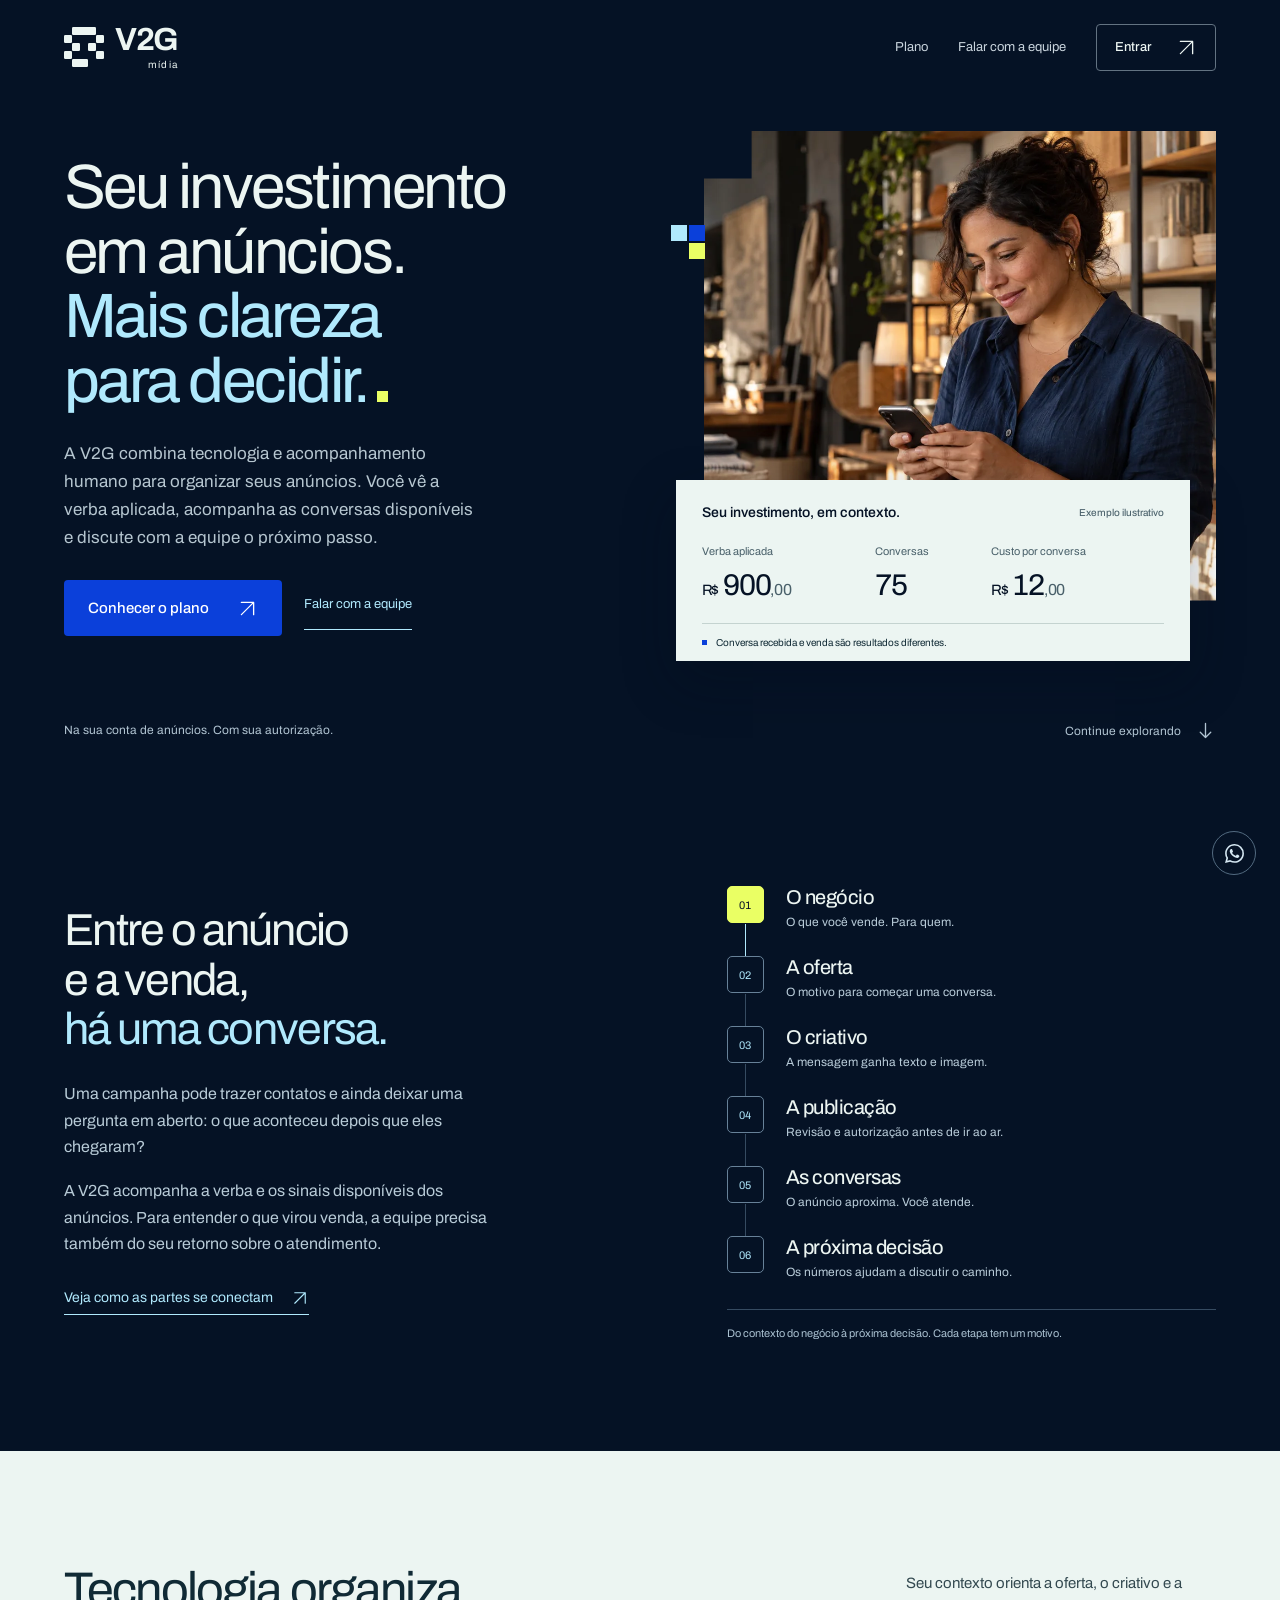
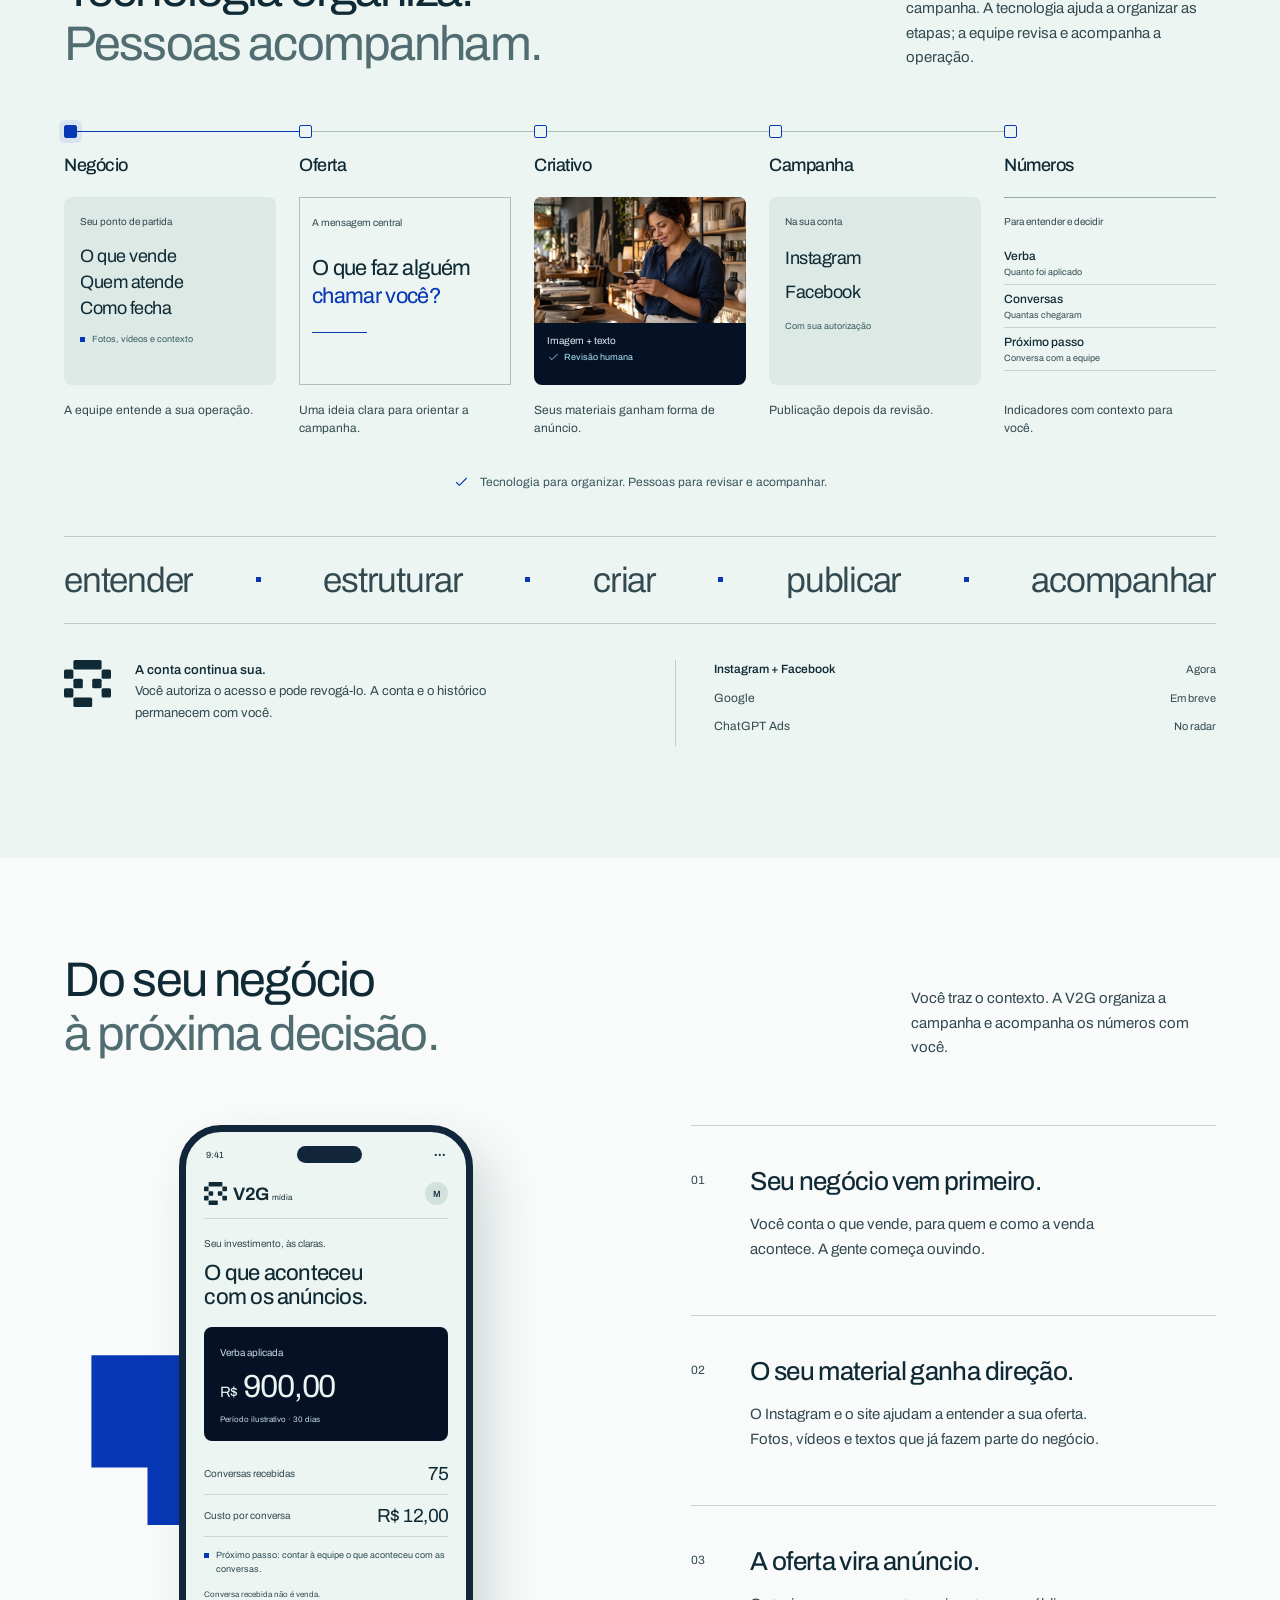
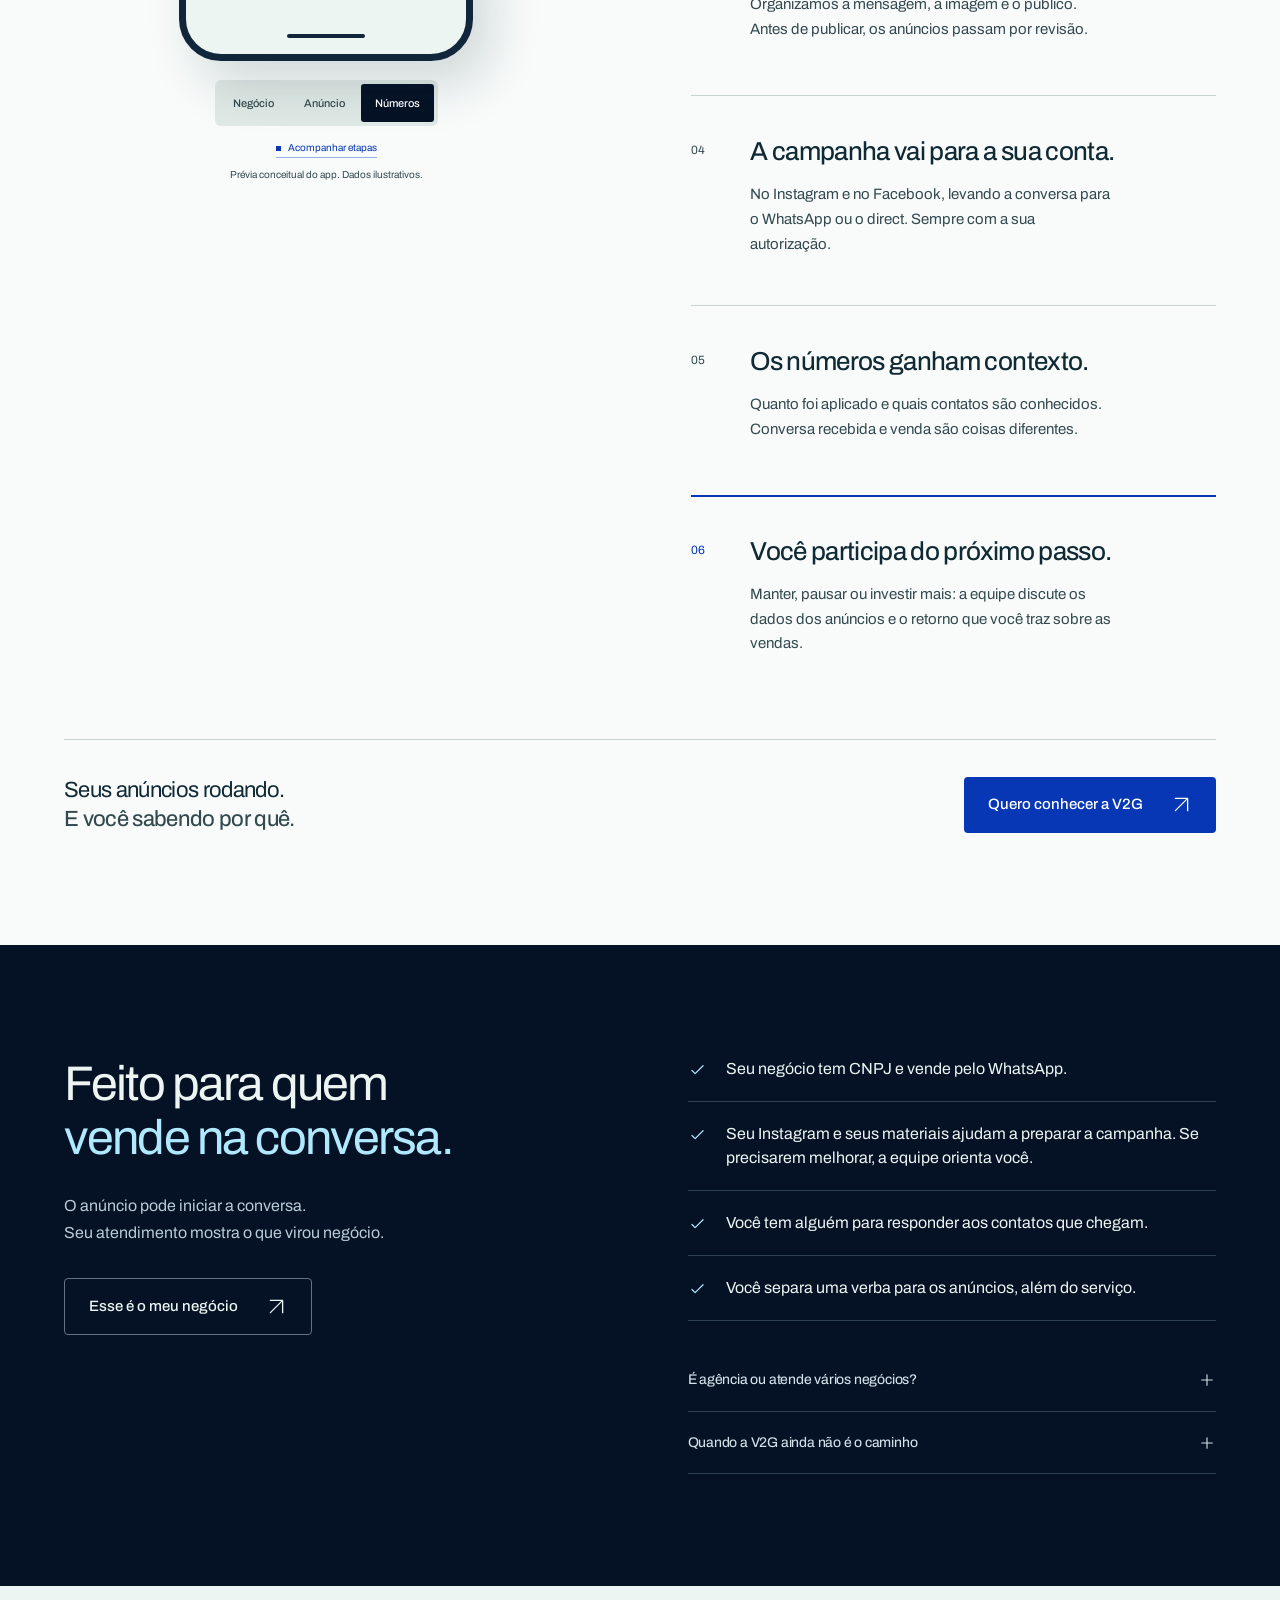
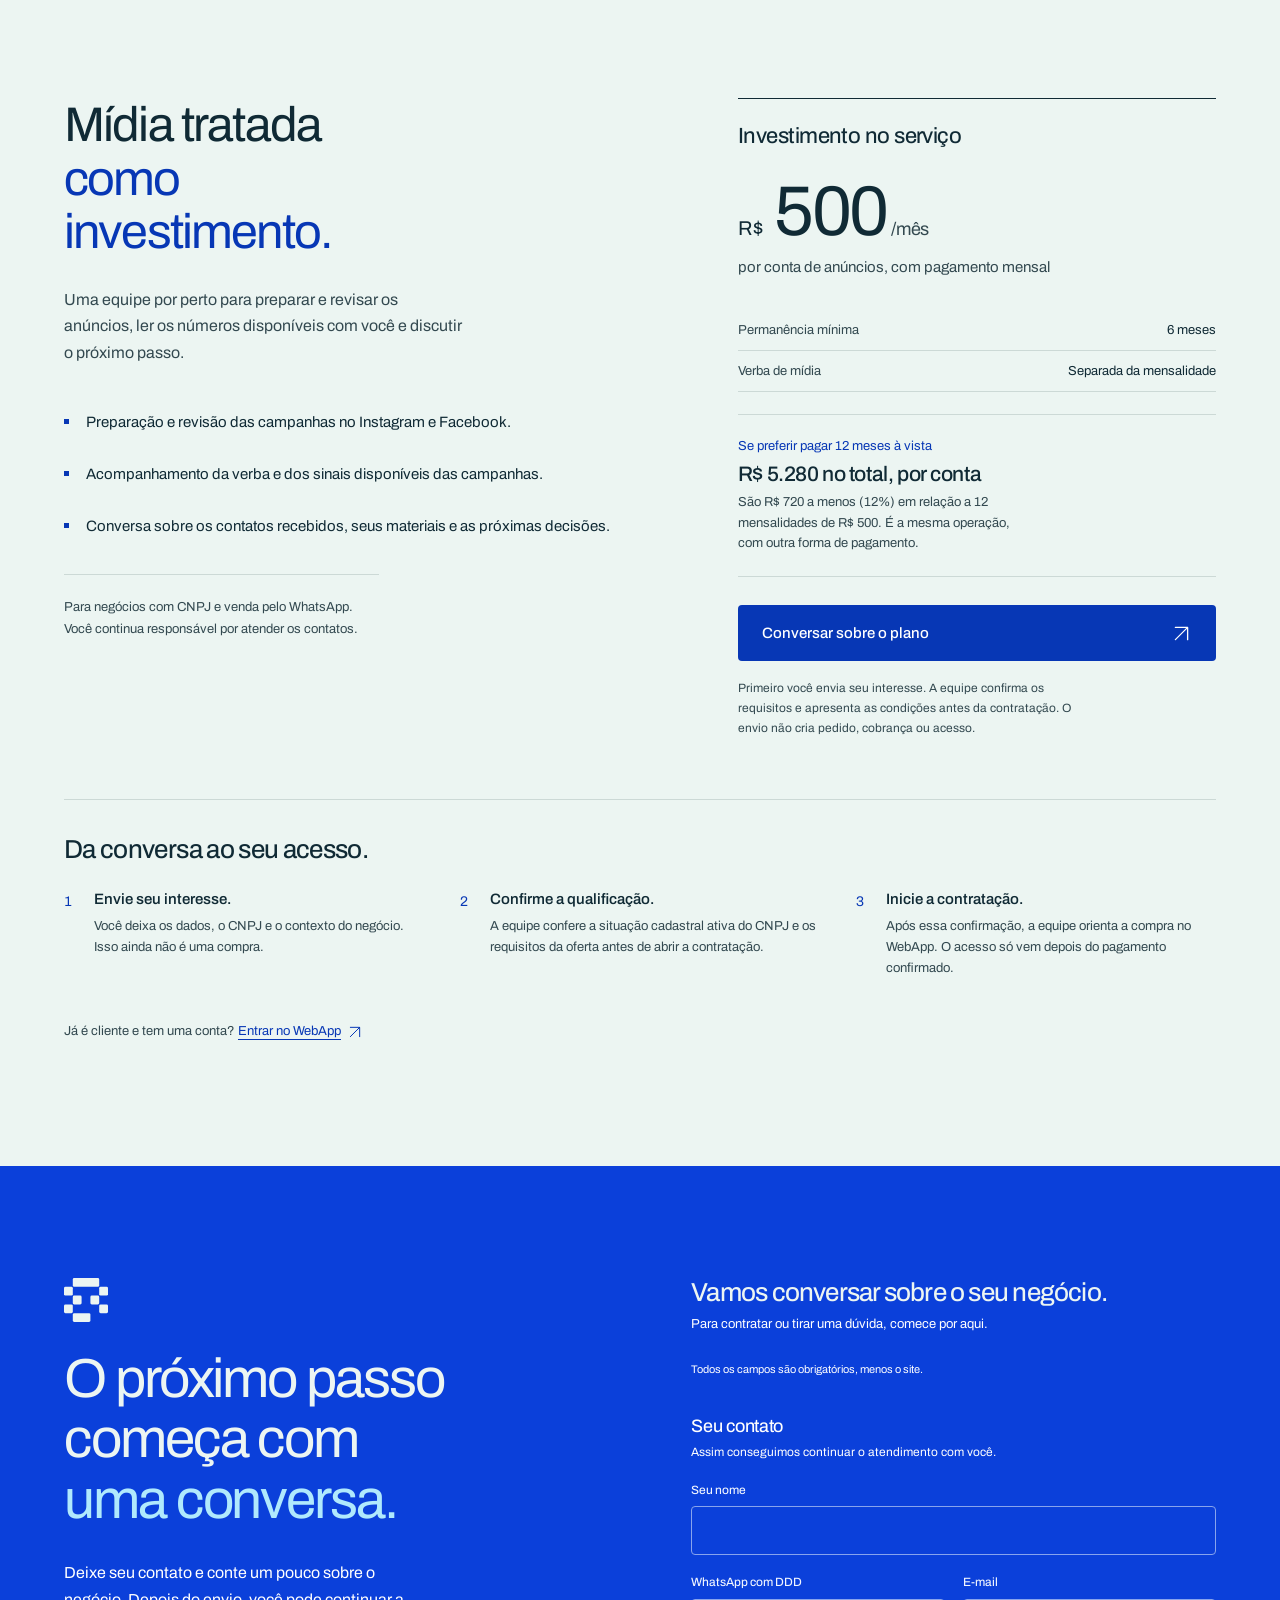
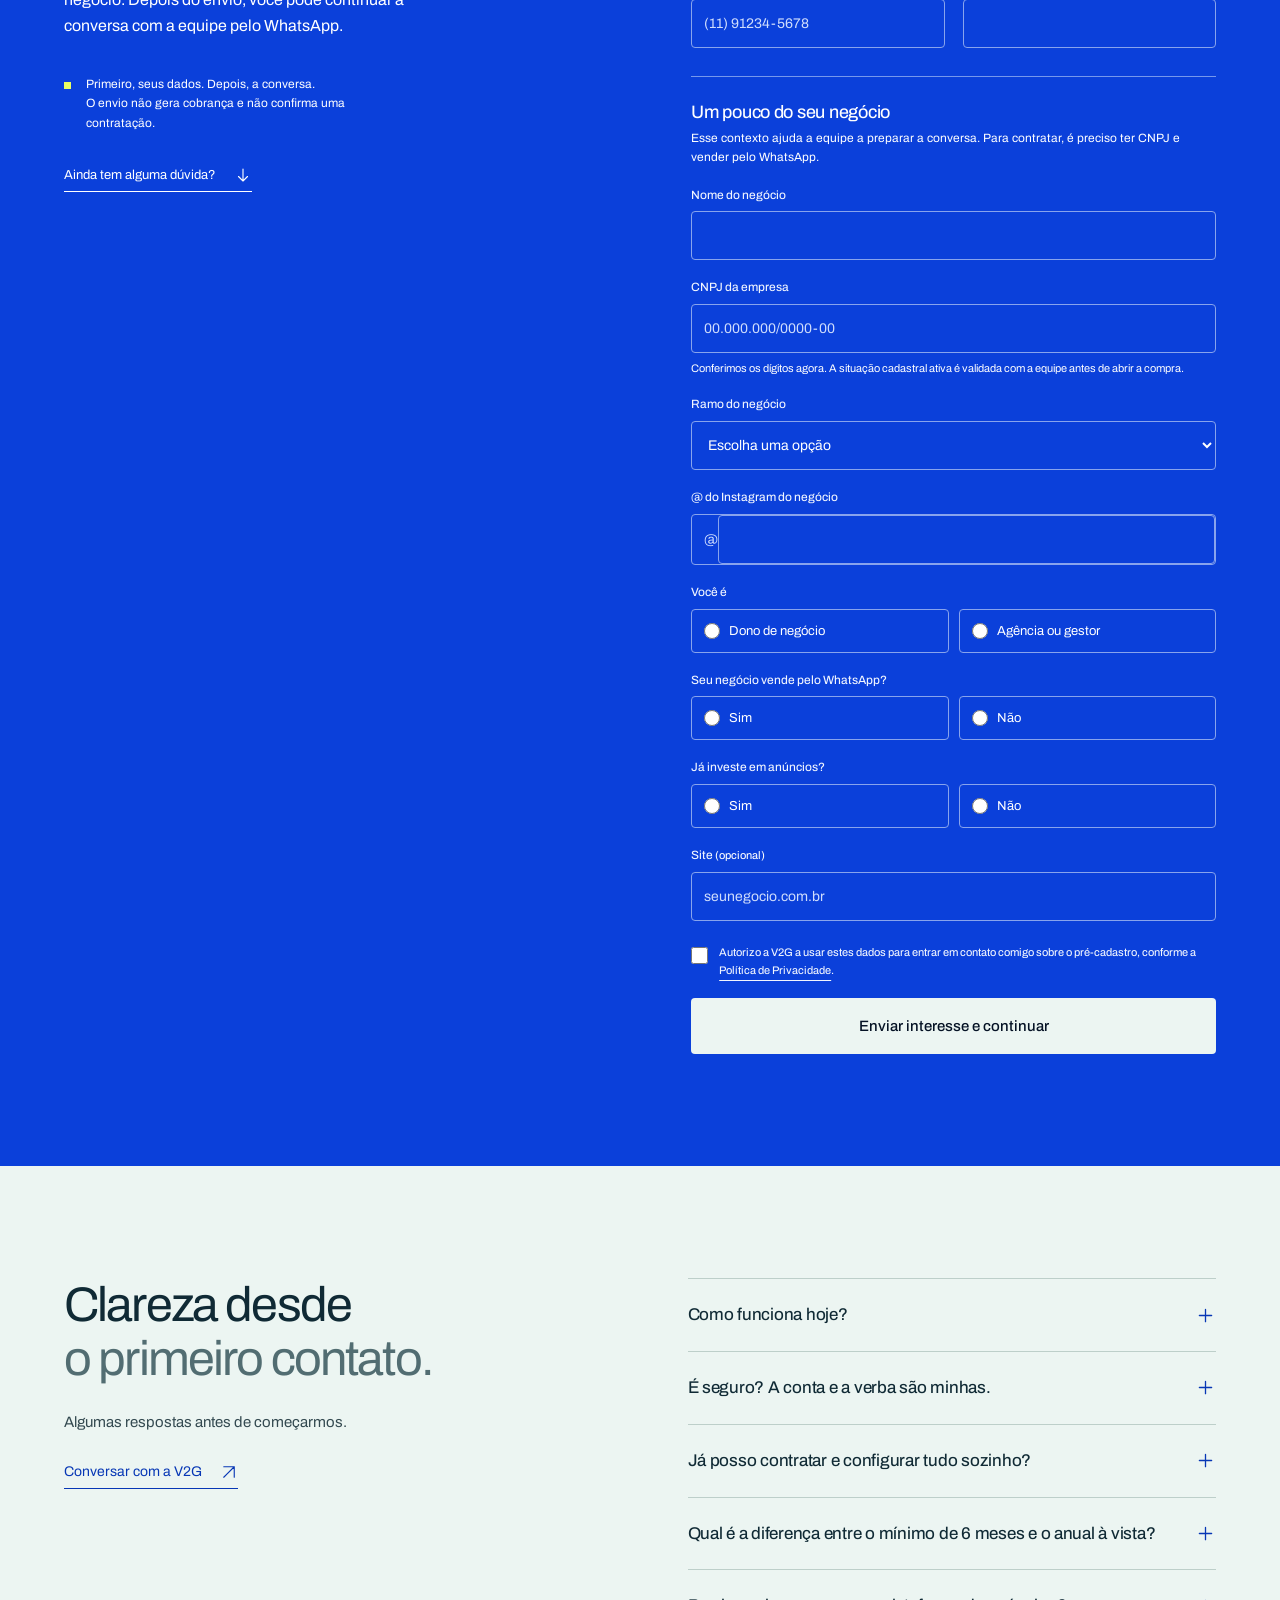
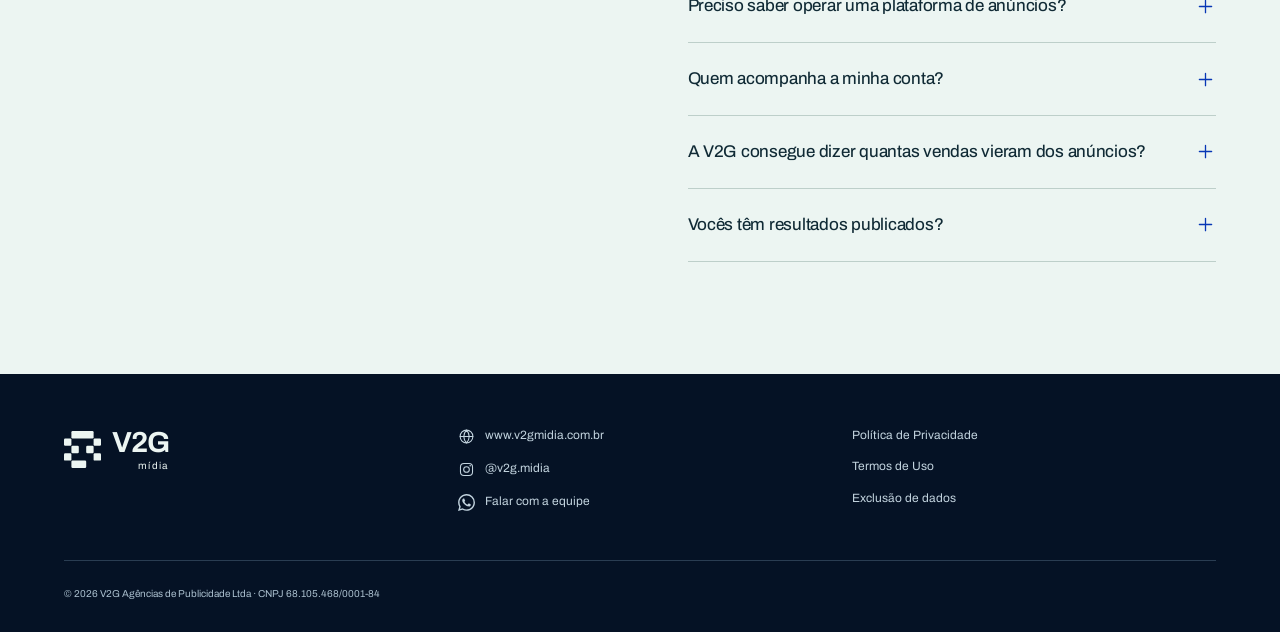
==== index.html @ 3363d1c2 "Mudanças indicadas pela DECO" ====
<!doctype html>
<html lang="pt-BR">
<head>
<meta charset="utf-8">
<meta name="viewport" content="width=device-width, initial-scale=1">
<title>V2G mídia — Mais clareza para investir em anúncios</title>
<meta name="description" content="Anúncios no Instagram e Facebook com tecnologia e acompanhamento humano. Entenda a verba aplicada, os sinais disponíveis da campanha e o próximo passo.">
<meta name="theme-color" content="#051225">
<link rel="canonical" href="https://www.v2gmidia.com.br/">
<script type="application/ld+json">
{"@context":"https://schema.org","@type":"Organization","name":"V2G mídia","legalName":"V2G Agências de Publicidade Ltda","url":"https://www.v2gmidia.com.br/","logo":"https://www.v2gmidia.com.br/assets/marca/icone-1080.png","sameAs":["https://www.instagram.com/v2g.midia/"]}
</script>

<meta property="og:type" content="website">
<meta property="og:locale" content="pt_BR">
<meta property="og:site_name" content="V2G">
<meta property="og:url" content="https://www.v2gmidia.com.br/">
<meta property="og:title" content="V2G mídia — Mais clareza para investir em anúncios.">
<meta property="og:description" content="Anúncios no Instagram e Facebook com tecnologia e acompanhamento humano. Entenda a verba aplicada, os sinais disponíveis da campanha e o próximo passo.">
<meta property="og:image" content="https://www.v2gmidia.com.br/assets/negocio-v5.webp">
<meta property="og:image:width" content="1280">
<meta property="og:image:height" content="853">
<meta property="og:image:alt" content="Empreendedora acompanhando seu negócio pelo celular.">
<meta name="twitter:card" content="summary_large_image">
<meta name="twitter:title" content="V2G mídia — Mais clareza para investir em anúncios.">
<meta name="twitter:description" content="Anúncios no Instagram e Facebook com tecnologia e acompanhamento humano. Entenda a verba aplicada, os sinais disponíveis da campanha e o próximo passo.">
<meta name="twitter:image" content="https://www.v2gmidia.com.br/assets/negocio-v5.webp">

<link rel="icon" href="/favicon.ico" sizes="48x48">
<link rel="icon" href="/favicon.svg" type="image/svg+xml">
<link rel="apple-touch-icon" href="/apple-touch-icon.png">
<link rel="preload" href="/assets/fontes/archivo-var-latin.woff2" as="font" type="font/woff2" crossorigin>
<link rel="stylesheet" href="/assets/lp.v5.css">
<link rel="stylesheet" href="/assets/lp-refino.v5.css">
<link rel="stylesheet" href="/assets/jornada.v6.css">
<link rel="stylesheet" href="/assets/contraste.v1.css">
</head>
<body id="inicio">
<a class="pular" href="#conteudo">Pular para o conteúdo</a>
<header class="site-header"><div class="wrap header-inner"><a href="#inicio" class="brand"><svg viewBox="0 0 50 50" aria-hidden="true"><use href="/assets/marca/simbolo.svg#v2g"/></svg><span>V2G<small>mídia</small></span></a><nav aria-label="Navegação principal"><a href="#plano" class="nav-text nav-conversao">Plano</a><a href="#pre-cadastro" class="nav-text nav-conversao">Falar com a equipe</a><a class="button button-small button-outline" href="https://v2g-deploy-webapp.vercel.app/entrar?modo=login" data-app-link="login">Entrar <svg class="arrow" viewBox="0 0 24 24" aria-hidden="true"><path d="M5 19 19 5M5 5h14v14"/></svg></a></nav></div><div class="reading-progress" aria-hidden="true"></div></header>
<main id="conteudo">
<section class="hero wrap" aria-labelledby="hero-titulo">
  <div class="hero-copy"><h1 id="hero-titulo" data-reveal><span class="reveal-line">Seu investimento</span> <span class="reveal-line">em anúncios.</span> <span class="reveal-line"><em>Mais clareza</em></span> <span class="reveal-line"><em>para decidir.</em><span class="square" aria-hidden="true"></span></span></h1><p>A V2G combina tecnologia e acompanhamento humano para organizar seus anúncios. Você vê a verba aplicada, acompanha as conversas disponíveis e discute com a equipe o próximo passo.</p><div class="hero-actions"><a class="button button-blue" href="#plano">Conhecer o plano <svg class="arrow" viewBox="0 0 24 24" aria-hidden="true"><path d="M5 19 19 5M5 5h14v14"/></svg></a><a class="text-link" href="#pre-cadastro">Falar com a equipe</a></div></div>
  <div class="hero-art"><div class="photo-frame"><img src="/assets/negocio-v5.webp" width="1280" height="853" fetchpriority="high" alt="Cena ilustrativa de uma empreendedora acompanhando seu negócio pelo celular."></div><div class="pixel-accent" aria-hidden="true"><i></i><i></i><i></i><i></i></div><div class="account-preview"><div class="account-top"><span>Seu investimento, em contexto.</span><span class="demo-label">Exemplo ilustrativo</span></div><dl><div><dt>Verba aplicada</dt><dd><small>R$</small> 900<span>,00</span></dd></div><div><dt>Conversas</dt><dd>75</dd></div><div><dt>Custo por conversa</dt><dd><small>R$</small> 12<span>,00</span></dd></div></dl><div class="account-foot"><span></span>Conversa recebida e venda são resultados diferentes.</div></div></div>
</section>
<div class="hero-base wrap"><p>Na sua conta de anúncios. Com sua autorização.</p><a href="#problema">Continue explorando <svg class="arrow" viewBox="0 0 24 24" aria-hidden="true"><path d="M12 4v16m-6-6 6 6 6-6"/></svg></a></div>

<section class="section problem" id="problema" aria-labelledby="problema-titulo">
  <div class="wrap split">
    <div class="section-copy">
      <h2 id="problema-titulo" data-reveal><span class="reveal-line">Entre o anúncio</span> <span class="reveal-line">e a venda,</span> <span class="reveal-line"><em>há uma conversa.</em></span></h2>
      <p>Uma campanha pode trazer contatos e ainda deixar uma pergunta em aberto: o que aconteceu depois que eles chegaram?</p>
      <p>A V2G acompanha a verba e os sinais disponíveis dos anúncios. Para entender o que virou venda, a equipe precisa também do seu retorno sobre o atendimento.</p>
      <a class="text-link" href="#o-que-faz">Veja como as partes se conectam <svg class="arrow" viewBox="0 0 24 24" aria-hidden="true"><path d="M5 19 19 5M5 5h14v14"/></svg></a>
    </div>
    <figure class="campaign-map" data-sequence aria-labelledby="map-caption">
      <ol class="campaign-route">
        <li data-sequence-step><span class="route-marker" aria-hidden="true">01</span><div><strong>O negócio</strong><p>O que você vende. Para quem.</p></div></li>
        <li data-sequence-step><span class="route-marker" aria-hidden="true">02</span><div><strong>A oferta</strong><p>O motivo para começar uma conversa.</p></div></li>
        <li data-sequence-step><span class="route-marker" aria-hidden="true">03</span><div><strong>O criativo</strong><p>A mensagem ganha texto e imagem.</p></div></li>
        <li data-sequence-step><span class="route-marker" aria-hidden="true">04</span><div><strong>A publicação</strong><p>Revisão e autorização antes de ir ao ar.</p></div></li>
        <li data-sequence-step><span class="route-marker" aria-hidden="true">05</span><div><strong>As conversas</strong><p>O anúncio aproxima. Você atende.</p></div></li>
        <li data-sequence-step><span class="route-marker" aria-hidden="true">06</span><div><strong>A próxima decisão</strong><p>Os números ajudam a discutir o caminho.</p></div></li>
      </ol>
      <figcaption id="map-caption">Do contexto do negócio à próxima decisão. Cada etapa tem um motivo.</figcaption>
    </figure>
  </div>
</section>

<section class="section capability" id="o-que-faz" aria-labelledby="faz-titulo"><div class="wrap"><div class="capability-heading"><h2 id="faz-titulo" data-reveal><span class="reveal-line">Tecnologia organiza.</span> <span class="reveal-line"><em>Pessoas acompanham.</em></span></h2><p>Seu contexto orienta a oferta, o criativo e a campanha. A tecnologia ajuda a organizar as etapas; a equipe revisa e acompanha a operação.</p></div><div class="operation-flow" data-sequence aria-label="Da informação do negócio ao acompanhamento dos anúncios">
  <ol class="operation-stages">
    <li data-sequence-step>
      <div class="flow-node"><span class="flow-dot" aria-hidden="true"></span><h3>Negócio</h3></div>
      <div class="flow-artifact source-artifact"><span>Seu ponto de partida</span><p>O que vende<br>Quem atende<br>Como fecha</p><div class="source-material"><i></i>Fotos, vídeos e contexto</div></div>
      <p class="flow-description">A equipe entende a sua operação.</p>
    </li>
    <li data-sequence-step>
      <div class="flow-node"><span class="flow-dot" aria-hidden="true"></span><h3>Oferta</h3></div>
      <div class="flow-artifact offer-artifact"><span>A mensagem central</span><p>O que faz alguém<br><em>chamar você?</em></p><span class="offer-underline" aria-hidden="true"></span></div>
      <p class="flow-description">Uma ideia clara para orientar a campanha.</p>
    </li>
    <li data-sequence-step>
      <div class="flow-node"><span class="flow-dot" aria-hidden="true"></span><h3>Criativo</h3></div>
      <div class="flow-artifact creative-artifact"><img src="/assets/negocio-v5.webp" width="1280" height="853" loading="lazy" alt=""><span>Imagem + texto</span><div class="review-stamp"><svg viewBox="0 0 24 24" aria-hidden="true"><path d="m5 12 4 4L19 6"/></svg>Revisão humana</div></div>
      <p class="flow-description">Seus materiais ganham forma de anúncio.</p>
    </li>
    <li data-sequence-step>
      <div class="flow-node"><span class="flow-dot" aria-hidden="true"></span><h3>Campanha</h3></div>
      <div class="flow-artifact channel-artifact"><span>Na sua conta</span><p>Instagram</p><p>Facebook</p><small>Com sua autorização</small></div>
      <p class="flow-description">Publicação depois da revisão.</p>
    </li>
    <li data-sequence-step>
      <div class="flow-node"><span class="flow-dot" aria-hidden="true"></span><h3>Números</h3></div>
      <div class="flow-artifact numbers-artifact"><span>Para entender e decidir</span><dl><div><dt>Verba</dt><dd>Quanto foi aplicado</dd></div><div><dt>Conversas</dt><dd>Quantas chegaram</dd></div><div><dt>Próximo passo</dt><dd>Conversa com a equipe</dd></div></dl></div>
      <p class="flow-description">Indicadores com contexto para você.</p>
    </li>
  </ol>
  <p class="flow-human-note"><svg viewBox="0 0 24 24" aria-hidden="true"><path d="m5 12 4 4L19 6"/></svg><span>Tecnologia para organizar. Pessoas para revisar e acompanhar.</span></p>
</div>
<div class="verb-band" role="group" aria-label="Etapas da operação: entender, estruturar, criar, publicar e acompanhar"><div class="verb-track" aria-hidden="true"><span>entender</span><i></i><span>estruturar</span><i></i><span>criar</span><i></i><span>publicar</span><i></i><span>acompanhar</span></div></div>
<div class="ownership-band"><div><svg viewBox="0 0 50 50" aria-hidden="true"><use href="/assets/marca/simbolo.svg#v2g"/></svg><p><strong>A conta continua sua.</strong><br>Você autoriza o acesso e pode revogá-lo. A conta e o histórico permanecem com você.</p></div><div class="channels"><p><strong>Instagram + Facebook</strong><span>Agora</span></p><p>Google<span>Em breve</span></p><p>ChatGPT Ads<span>No radar</span></p></div></div></div></section>

<section class="section journey-section" id="como-funciona" aria-labelledby="como-titulo"><div class="wrap"><div class="journey-heading"><h2 id="como-titulo" data-reveal><span class="reveal-line">Do seu negócio</span> <span class="reveal-line"><em>à próxima decisão.</em></span></h2><p>Você traz o contexto. A V2G organiza a campanha e acompanha os números com você.</p></div><div class="journey"><div class="phone-stage"><div class="phone-composition"><div class="phone-pixel" aria-hidden="true"></div><div class="phone"><div class="phone-hardware" aria-hidden="true"><span>9:41</span><i></i><span>•••</span></div><div class="phone-brand"><svg viewBox="0 0 50 50" aria-hidden="true"><use href="/assets/marca/simbolo.svg#v2g"/></svg><span>V2G <small>mídia</small></span><span class="phone-avatar">M</span></div><div class="phone-viewport" tabindex="0" role="region" aria-label="Telas conceituais do app com dados ilustrativos"><div class="phone-screen" id="phone-screen-0"><p class="phone-greeting">Bom dia, Marina.</p><h3>Vamos conhecer<br>seu negócio?</h3><div class="phone-shop"><img src="/assets/negocio-v5.webp" width="1280" height="853" loading="lazy" alt=""><span>Casa da Marina<small>Casa & decoração</small></span></div><dl class="phone-facts"><div><dt>Como você vende</dt><dd>Pelo WhatsApp</dd></div><div><dt>Seu material</dt><dd>Fotos e vídeos do Instagram</dd></div></dl><p class="phone-message"><span></span>O primeiro passo é uma conversa com a nossa equipe.</p></div><div class="phone-screen" id="phone-screen-1"><p class="phone-greeting">Da oferta à campanha.</p><h3>Um anúncio.<br>Uma direção.</h3><div class="ad-preview"><img src="/assets/negocio-v5.webp" width="1280" height="853" loading="lazy" alt=""><div><strong>Detalhes que fazem a sua casa.</strong><p>Conheça as novidades. Fale com a gente no WhatsApp.</p><span>Enviar mensagem <svg class="arrow" viewBox="0 0 24 24" aria-hidden="true"><path d="M5 19 19 5M5 5h14v14"/></svg></span></div></div><p class="phone-message"><span></span>Revisão antes da publicação.</p></div><div class="phone-screen" id="phone-screen-2"><p class="phone-greeting">Seu investimento, às claras.</p><h3>O que aconteceu<br>com os anúncios.</h3><div class="phone-total"><span>Verba aplicada</span><strong><small>R$</small> 900,00</strong><p>Período ilustrativo · 30 dias</p></div><dl class="phone-results"><div><dt>Conversas recebidas</dt><dd>75</dd></div><div><dt>Custo por conversa</dt><dd>R$ 12,00</dd></div></dl><p class="phone-message"><span></span>Próximo passo: contar à equipe o que aconteceu com as conversas.</p><p class="phone-disclaimer">Conversa recebida não é venda.</p></div></div><div class="phone-home" aria-hidden="true"></div></div><div class="phone-caption"><div class="screen-tabs" role="group" aria-label="Explorar a prévia do app"><button type="button" class="screen-tab" hidden data-screen="0" aria-pressed="true" aria-controls="phone-screen-0">Negócio</button><button type="button" class="screen-tab" hidden data-screen="1" aria-pressed="false" aria-controls="phone-screen-1">Anúncio</button><button type="button" class="screen-tab" hidden data-screen="2" aria-pressed="false" aria-controls="phone-screen-2">Números</button></div><button class="follow-journey" type="button" aria-pressed="true" hidden>Acompanhar etapas</button><p>Prévia conceitual do app. Dados ilustrativos.</p></div></div></div><ol class="journey-steps"><li class="journey-step" data-screen="0"><span class="step-number">01</span><div><h3>Seu negócio vem primeiro.</h3><p>Você conta o que vende, para quem e como a venda acontece. A gente começa ouvindo.</p></div></li><li class="journey-step" data-screen="0"><span class="step-number">02</span><div><h3>O seu material ganha direção.</h3><p>O Instagram e o site ajudam a entender a sua oferta. Fotos, vídeos e textos que já fazem parte do negócio.</p></div></li><li class="journey-step" data-screen="1"><span class="step-number">03</span><div><h3>A oferta vira anúncio.</h3><p>Organizamos a mensagem, a imagem e o público. Antes de publicar, os anúncios passam por revisão.</p></div></li><li class="journey-step" data-screen="1"><span class="step-number">04</span><div><h3>A campanha vai para a sua conta.</h3><p>No Instagram e no Facebook, levando a conversa para o WhatsApp ou o direct. Sempre com a sua autorização.</p></div></li><li class="journey-step" data-screen="2"><span class="step-number">05</span><div><h3>Os números ganham contexto.</h3><p>Quanto foi aplicado e quais contatos são conhecidos. Conversa recebida e venda são coisas diferentes.</p></div></li><li class="journey-step" data-screen="2"><span class="step-number">06</span><div><h3>Você participa do próximo passo.</h3><p>Manter, pausar ou investir mais: a equipe discute os dados dos anúncios e o retorno que você traz sobre as vendas.</p></div></li></ol></div><div class="journey-bottom"><p>Seus anúncios rodando.<br><strong>E você sabendo por quê.</strong></p><a class="button button-blue" href="#pre-cadastro">Quero conhecer a V2G<svg class="arrow" viewBox="0 0 24 24" aria-hidden="true"><path d="M5 19 19 5M5 5h14v14"/></svg></a></div></div></section>

<section class="section audience" id="para-quem" aria-labelledby="quem-titulo"><div class="wrap audience-grid"><div><h2 id="quem-titulo" data-reveal><span class="reveal-line">Feito para quem</span> <span class="reveal-line"><em>vende na conversa.</em></span></h2><p>O anúncio pode iniciar a conversa.<br>Seu atendimento mostra o que virou negócio.</p><a class="button button-outline" href="#pre-cadastro">Esse é o meu negócio<svg class="arrow" viewBox="0 0 24 24" aria-hidden="true"><path d="M5 19 19 5M5 5h14v14"/></svg></a></div><div class="audience-content"><ul class="check-list"><li><svg viewBox="0 0 24 24" aria-hidden="true"><path d="M5 12l4 4L19 6"/></svg><span>Seu negócio tem CNPJ e vende pelo WhatsApp.</span></li><li><svg viewBox="0 0 24 24" aria-hidden="true"><path d="M5 12l4 4L19 6"/></svg><span>Seu Instagram e seus materiais ajudam a preparar a campanha. Se precisarem melhorar, a equipe orienta você.</span></li><li><svg viewBox="0 0 24 24" aria-hidden="true"><path d="M5 12l4 4L19 6"/></svg><span>Você tem alguém para responder aos contatos que chegam.</span></li><li><svg viewBox="0 0 24 24" aria-hidden="true"><path d="M5 12l4 4L19 6"/></svg><span>Você separa uma verba para os anúncios, além do serviço.</span></li></ul><details class="audience-detail"><summary>É agência ou atende vários negócios? <svg viewBox="0 0 24 24" aria-hidden="true"><path d="M5 12h14M12 5v14"/></svg></summary><p>A proposta é dar estrutura à parte repetitiva da operação, para o seu time se concentrar na estratégia. Conte sobre a sua operação no formulário. A mensalidade é por conta de anúncios.</p></details><details class="audience-detail"><summary>Quando a V2G ainda não é o caminho <svg viewBox="0 0 24 24" aria-hidden="true"><path d="M5 12h14M12 5v14"/></svg></summary><p>Negócios sem CNPJ ou sem venda pelo WhatsApp ficam fora desta oferta. Loja virtual com checkout e vendas com muitas etapas também não são o foco. A V2G não é um serviço de posts avulsos.</p></details></div></div></section>

<section class="section plan-section" id="plano" aria-labelledby="plano-titulo">
  <div class="wrap plan-layout">
    <div class="plan-copy">
      <h2 id="plano-titulo" data-reveal><span class="reveal-line">Mídia tratada</span> <span class="reveal-line"><em>como investimento.</em></span></h2>
      <p>Uma equipe por perto para preparar e revisar os anúncios, ler os números disponíveis com você e discutir o próximo passo.</p>
      <ul class="plan-includes">
        <li>Preparação e revisão das campanhas no Instagram e Facebook.</li>
        <li>Acompanhamento da verba e dos sinais disponíveis das campanhas.</li>
        <li>Conversa sobre os contatos recebidos, seus materiais e as próximas decisões.</li>
      </ul>
      <p class="plan-fit">Para negócios com CNPJ e venda pelo WhatsApp. Você continua responsável por atender os contatos.</p>
    </div>
    <div class="plan-offer">
      <h3>Investimento no serviço</h3>
      <p class="plan-price"><span>R$</span> 500<span>/mês</span></p>
      <p class="plan-unit">por conta de anúncios, com pagamento mensal</p>
      <dl class="plan-terms"><div><dt>Permanência mínima</dt><dd>6 meses</dd></div><div><dt>Verba de mídia</dt><dd>Separada da mensalidade</dd></div></dl>
      <div class="plan-annual"><span>Se preferir pagar 12 meses à vista</span><strong>R$ 5.280 no total, por conta</strong><p>São R$ 720 a menos (12%) em relação a 12 mensalidades de R$ 500. É a mesma operação, com outra forma de pagamento.</p></div>
      <a class="button button-blue" href="#pre-cadastro">Conversar sobre o plano <svg class="arrow" viewBox="0 0 24 24" aria-hidden="true"><path d="M5 19 19 5M5 5h14v14"/></svg></a>
      <p class="plan-assisted">Primeiro você envia seu interesse. A equipe confirma os requisitos e apresenta as condições antes da contratação. O envio não cria pedido, cobrança ou acesso.</p>
    </div>
    <div class="plan-next">
      <h3>Da conversa ao seu acesso.</h3>
      <ol>
        <li><strong>Envie seu interesse.</strong><span>Você deixa os dados, o CNPJ e o contexto do negócio. Isso ainda não é uma compra.</span></li>
        <li><strong>Confirme a qualificação.</strong><span>A equipe confere a situação cadastral ativa do CNPJ e os requisitos da oferta antes de abrir a contratação.</span></li>
        <li><strong>Inicie a contratação.</strong><span>Após essa confirmação, a equipe orienta a compra no WebApp. O acesso só vem depois do pagamento confirmado.</span></li>
      </ol>
      <p>Já é cliente e tem uma conta? <a href="https://v2g-deploy-webapp.vercel.app/entrar?modo=login" data-app-link="login">Entrar no WebApp <svg class="arrow" viewBox="0 0 24 24" aria-hidden="true"><path d="M5 19 19 5M5 5h14v14"/></svg></a></p>
    </div>
  </div>
</section>

<section class="section registration" id="pre-cadastro" aria-labelledby="form-titulo" tabindex="-1"><div class="wrap registration-grid"><div class="registration-copy"><div class="form-symbol" aria-hidden="true"><svg viewBox="0 0 50 50" aria-hidden="true"><use href="/assets/marca/simbolo.svg#v2g"/></svg></div><h2 id="form-titulo" data-reveal><span class="reveal-line">O próximo passo</span> <span class="reveal-line">começa com</span> <span class="reveal-line"><em>uma conversa.</em></span></h2><p>Deixe seu contato e conte um pouco sobre o negócio. Depois do envio, você pode continuar a conversa com a equipe pelo WhatsApp.</p><div class="registration-note"><span class="square" aria-hidden="true"></span><p>Primeiro, seus dados. Depois, a conversa.<br>O envio não gera cobrança e não confirma uma contratação.</p></div><a class="text-link" href="#perguntas">Ainda tem alguma dúvida? <svg class="arrow" viewBox="0 0 24 24" aria-hidden="true"><path d="M12 4v16m-6-6 6 6 6-6"/></svg></a></div><div class="form-caixa" id="form-caixa"><h3>Vamos conversar sobre o seu negócio.</h3><p class="form-intro">Para contratar ou tirar uma dúvida, comece por aqui.</p><form id="form-pre-cadastro" action="/api/pre-cadastro" method="post" novalidate>
          <p class="form-aviso">Todos os campos são obrigatórios, menos o site.</p>
          <div class="form-section-heading"><h4>Seu contato</h4><p>Assim conseguimos continuar o atendimento com você.</p></div>

          <div class="campo">
            <label for="f-nome">Seu nome</label>
            <input id="f-nome" name="nome" type="text" autocomplete="name" required maxlength="120">
            <p class="erro" id="e-nome"></p>
          </div>

          <div class="campo">
            <label for="f-whatsapp">WhatsApp com DDD</label>
            <input id="f-whatsapp" name="whatsapp" type="tel" inputmode="numeric" autocomplete="tel-national" placeholder="(11) 91234-5678" required maxlength="16">
            <p class="erro" id="e-whatsapp"></p>
          </div>

          <div class="campo">
            <label for="f-email">E-mail</label>
            <input id="f-email" name="email" type="email" autocomplete="email" inputmode="email" required maxlength="160">
            <p class="erro" id="e-email"></p>
          </div>

          <div class="form-section-heading form-section-business"><h4>Um pouco do seu negócio</h4><p>Esse contexto ajuda a equipe a preparar a conversa. Para contratar, é preciso ter CNPJ e vender pelo WhatsApp.</p></div>
          <div class="campo">
            <label for="f-negocio">Nome do negócio</label>
            <input id="f-negocio" name="negocio" type="text" autocomplete="organization" required maxlength="120">
            <p class="erro" id="e-negocio"></p>
          </div>

          <div class="campo">
            <label for="f-cnpj">CNPJ da empresa</label>
            <input id="f-cnpj" name="cnpj" type="text" inputmode="numeric" autocomplete="off" placeholder="00.000.000/0000-00" required maxlength="18">
            <p class="campo-ajuda">Conferimos os dígitos agora. A situação cadastral ativa é validada com a equipe antes de abrir a compra.</p>
            <p class="erro" id="e-cnpj"></p>
          </div>

          <div class="campo">
            <label for="f-nicho">Ramo do negócio</label>
            <select id="f-nicho" name="nicho" required>
              <option value="">Escolha uma opção</option>
              <option value="restaurante_delivery">Restaurante / delivery</option>
              <option value="salao_estetica">Salão / estética</option>
              <option value="clinica_saude">Clínica / saúde</option>
              <option value="loja_varejo">Loja / varejo</option>
              <option value="servicos_profissionais">Serviços profissionais (advocacia, arquitetura, contabilidade)</option>
              <option value="servicos_locais">Serviços locais (reparos, oficina)</option>
              <option value="outro">Outro</option>
            </select>
            <p class="erro" id="e-nicho"></p>
          </div>

          <div class="campo" id="campo-nicho-outro">
            <label for="f-nicho-outro">Se marcou “Outro”, qual ramo?</label>
            <input id="f-nicho-outro" name="nicho_outro" type="text" maxlength="80">
            <p class="erro" id="e-nicho_outro"></p>
          </div>

          <div class="campo">
            <label for="f-instagram">@ do Instagram do negócio</label>
            <div class="com-prefixo"><span aria-hidden="true">@</span><input id="f-instagram" name="instagram" type="text" autocapitalize="none" autocorrect="off" spellcheck="false" required maxlength="31"></div>
            <p class="erro" id="e-instagram"></p>
          </div>

          <fieldset class="campo">
            <legend>Você é</legend>
            <div class="opcoes">
              <label class="opcao"><input type="radio" name="perfil" value="dono" required><span>Dono de negócio</span></label>
              <label class="opcao"><input type="radio" name="perfil" value="agencia"><span>Agência ou gestor</span></label>
            </div>
            <p class="erro" id="e-perfil"></p>
          </fieldset>

          <fieldset class="campo">
            <legend>Seu negócio vende pelo WhatsApp?</legend>
            <div class="opcoes">
              <label class="opcao"><input type="radio" name="vende_whatsapp" value="sim" required><span>Sim</span></label>
              <label class="opcao"><input type="radio" name="vende_whatsapp" value="nao"><span>Não</span></label>
            </div>
            <p class="erro" id="e-vende_whatsapp"></p>
          </fieldset>

          <fieldset class="campo">
            <legend>Já investe em anúncios?</legend>
            <div class="opcoes">
              <label class="opcao"><input type="radio" name="investe_anuncios" value="sim" required><span>Sim</span></label>
              <label class="opcao"><input type="radio" name="investe_anuncios" value="nao"><span>Não</span></label>
            </div>
            <p class="erro" id="e-investe_anuncios"></p>
          </fieldset>

          <div class="campo" id="campo-faixa">
            <label for="f-faixa">Se já investe: quanto, por mês, mais ou menos?</label>
            <select id="f-faixa" name="faixa_investimento">
              <option value="">Escolha uma faixa</option>
              <option value="ate_500">Até R$ 500</option>
              <option value="500_2000">R$ 500 a R$ 2.000</option>
              <option value="2000_5000">R$ 2.000 a R$ 5.000</option>
              <option value="acima_5000">Acima de R$ 5.000</option>
            </select>
            <p class="erro" id="e-faixa_investimento"></p>
          </div>

          <div class="campo">
            <label for="f-site">Site <span class="opcional">(opcional)</span></label>
            <input id="f-site" name="site" type="text" inputmode="url" autocomplete="url" autocapitalize="none" spellcheck="false" placeholder="seunegocio.com.br" maxlength="200">
            <p class="erro" id="e-site"></p>
          </div>

          <!-- antispam: humanos não veem este campo -->
          <div class="pote" aria-hidden="true">
            <label for="f-empresa-url">Não preencha</label>
            <input id="f-empresa-url" name="empresa_url" type="text" tabindex="-1" autocomplete="off">
          </div>

          <input type="hidden" name="utm_source">
          <input type="hidden" name="utm_medium">
          <input type="hidden" name="utm_campaign">
          <input type="hidden" name="utm_content">
          <input type="hidden" name="pagina_origem">

          <div class="campo campo-consentimento">
            <label class="consentimento">
              <input type="checkbox" name="consentimento" value="sim" required>
              <span>Autorizo a V2G a usar estes dados para entrar em contato comigo sobre o pré-cadastro, conforme a <a href="/privacidade#pre-cadastro-site" target="_blank" rel="noopener">Política de Privacidade</a>.</span>
            </label>
            <p class="erro" id="e-consentimento"></p>
          </div>

          <p class="erro erro-geral" id="e-geral" role="alert"></p>
          <button type="submit" class="botao botao-principal botao-largo">Enviar interesse e continuar</button>
        </form><div class="enviado" id="form-enviado" tabindex="-1" hidden>
          <span class="quadrado quadrado-grande" aria-hidden="true"></span>
          <h3 class="enviado-titulo" id="enviado-titulo">Seu contato chegou<span class="ponto">.</span></h3>
          <p id="enviado-mensagem">Seu interesse foi enviado. A equipe confirma a situação cadastral do CNPJ e os requisitos antes de orientar a compra. Isso ainda não é um pedido ou pagamento.</p>
          <a id="contato-whatsapp" class="button button-paper" target="_blank" rel="noopener" hidden>Continuar no WhatsApp <svg class="arrow" viewBox="0 0 24 24" aria-hidden="true"><path d="M5 19 19 5M5 5h14v14"/></svg></a>
          <p class="enviado-ajuda">Prefere voltar depois? A equipe já tem os dados enviados.</p>
        </div></div></div></section>

<section class="section questions" id="perguntas" aria-labelledby="faq-titulo"><div class="wrap faq-grid"><div><h2 id="faq-titulo" data-reveal><span class="reveal-line">Clareza desde</span> <span class="reveal-line"><em>o primeiro contato.</em></span></h2><p>Algumas respostas antes de começarmos.</p><a class="text-link" href="#pre-cadastro">Conversar com a V2G <svg class="arrow" viewBox="0 0 24 24" aria-hidden="true"><path d="M5 19 19 5M5 5h14v14"/></svg></a></div><div class="faq"><details><summary>Como funciona hoje?<svg viewBox="0 0 24 24" aria-hidden="true"><path d="M5 12h14M12 5v14"/></svg></summary><p>Você envia seus dados e conversa com a equipe. Confirmamos os requisitos da oferta e orientamos a contratação e o pagamento. Depois da confirmação do pagamento, começa o acesso ao WebApp. Há acompanhamento humano na preparação, revisão e operação das campanhas.</p></details><details><summary>É seguro? A conta e a verba são minhas.<svg viewBox="0 0 24 24" aria-hidden="true"><path d="M5 12h14M12 5v14"/></svg></summary><p>A conta de anúncios fica no seu nome. A V2G opera com a sua autorização, e você pode revogar o acesso. A verba de mídia é separada do valor do serviço.</p></details><details><summary>Já posso contratar e configurar tudo sozinho?<svg viewBox="0 0 24 24" aria-hidden="true"><path d="M5 12h14M12 5v14"/></svg></summary><p>Nesta etapa, a contratação é assistida. Você começa pelo formulário, e a equipe confirma os requisitos antes de orientar a compra. Enviar os dados não confirma pagamento nem libera o serviço.</p></details><details><summary>Qual é a diferença entre o mínimo de 6 meses e o anual à vista?<svg viewBox="0 0 24 24" aria-hidden="true"><path d="M5 12h14M12 5v14"/></svg></summary><p>Se pagar mensalmente, são R$ 500 por mês por conta de anúncios, com permanência mínima de 6 meses. A opção anual paga de uma vez cobre 12 meses da mesma operação: R$ 5.280 por conta, em vez de R$ 6.000 em doze mensalidades. A verba de mídia é separada em ambos os casos. A equipe apresenta as condições antes da contratação.</p></details><details><summary>Preciso saber operar uma plataforma de anúncios?<svg viewBox="0 0 24 24" aria-hidden="true"><path d="M5 12h14M12 5v14"/></svg></summary><p>Não precisa. A equipe organiza a operação com você e explica os números. Seu papel é trazer contexto sobre o negócio e atender as conversas que chegam.</p></details><details><summary>Quem acompanha a minha conta?<svg viewBox="0 0 24 24" aria-hidden="true"><path d="M5 12h14M12 5v14"/></svg></summary><p>Nesta fase, nossa equipe acompanha cada conta. A tecnologia ajuda a organizar a operação, e a revisão humana faz parte do processo.</p></details><details><summary>A V2G consegue dizer quantas vendas vieram dos anúncios?<svg viewBox="0 0 24 24" aria-hidden="true"><path d="M5 12h14M12 5v14"/></svg></summary><p>Os dados disponíveis dos anúncios ajudam a entender verba e interações. Uma conversa recebida não comprova uma venda. Nesta fase, precisamos do seu retorno sobre o atendimento para discutir vendas com contexto; não há atribuição automática de faturamento.</p></details><details><summary>Vocês têm resultados publicados?<svg viewBox="0 0 24 24" aria-hidden="true"><path d="M5 12h14M12 5v14"/></svg></summary><p>Ainda não temos case publicado com números. Podemos explicar como a campanha é montada e quais indicadores você acompanha. Conversa recebida não é venda, e não há garantia de retorno.</p></details></div></div></section>
</main>
<!--RODAPE-->
<footer class="rodape">
  <div class="faixa rodape-grade">
    <a href="/" class="assinatura assinatura-escura">
      <svg class="assinatura-simbolo" viewBox="0 0 50 50" aria-hidden="true"><use href="/assets/marca/simbolo.svg#v2g"/></svg>
      <span class="assinatura-texto"><span class="assinatura-nome">V2G</span><span class="assinatura-apoio">mídia</span></span>
    </a>
    <ul class="rodape-contatos">
      <li><a href="https://www.v2gmidia.com.br/"><svg viewBox="0 0 24 24" aria-hidden="true" fill="none" stroke="currentColor" stroke-width="1.8" stroke-linecap="round" stroke-linejoin="round"><circle cx="12" cy="12" r="9"/><path d="M3 12h18M12 3c2.5 2.7 3.8 5.7 3.8 9s-1.3 6.3-3.8 9c-2.5-2.7-3.8-5.7-3.8-9S9.5 5.7 12 3z"/></svg>www.v2gmidia.com.br</a></li>
      <li><a href="https://www.instagram.com/v2g.midia/" target="_blank" rel="noopener"><svg viewBox="0 0 24 24" aria-hidden="true" fill="none" stroke="currentColor" stroke-width="1.8" stroke-linecap="round" stroke-linejoin="round"><rect x="3.5" y="3.5" width="17" height="17" rx="5"/><circle cx="12" cy="12" r="4"/><circle cx="17.2" cy="6.8" r="1.1" fill="currentColor" stroke="none"/></svg>@v2g.midia</a></li>
      <li><a href="#pre-cadastro"><svg viewBox="0 0 24 24" aria-hidden="true" fill="currentColor"><path d="M17.472 14.382c-.297-.149-1.758-.867-2.03-.967-.273-.099-.471-.148-.67.15-.197.297-.767.966-.94 1.164-.173.199-.347.223-.644.075-.297-.15-1.255-.463-2.39-1.475-.883-.788-1.48-1.761-1.653-2.059-.173-.297-.018-.458.13-.606.134-.133.298-.347.446-.52.149-.174.198-.298.298-.497.099-.198.05-.371-.025-.52-.075-.149-.669-1.612-.916-2.207-.242-.579-.487-.5-.669-.51-.173-.008-.371-.01-.57-.01-.198 0-.52.074-.792.372-.272.297-1.04 1.016-1.04 2.479 0 1.462 1.065 2.875 1.213 3.074.149.198 2.096 3.2 5.077 4.487.709.306 1.262.489 1.694.625.712.227 1.36.195 1.871.118.571-.085 1.758-.719 2.006-1.413.248-.694.248-1.289.173-1.413-.074-.124-.272-.198-.57-.347m-5.421 7.403h-.004a9.87 9.87 0 0 1-5.031-1.378l-.361-.214-3.741.982.998-3.648-.235-.374a9.86 9.86 0 0 1-1.51-5.26c.001-5.45 4.436-9.884 9.888-9.884 2.64 0 5.122 1.03 6.988 2.898a9.825 9.825 0 0 1 2.893 6.994c-.003 5.45-4.437 9.884-9.885 9.884m8.413-18.297A11.815 11.815 0 0 0 12.05 0C5.495 0 .16 5.335.157 11.892c0 2.096.547 4.142 1.588 5.945L.057 24l6.305-1.654a11.882 11.882 0 0 0 5.683 1.448h.005c6.554 0 11.89-5.335 11.893-11.893a11.821 11.821 0 0 0-3.48-8.413z"/></svg>Falar com a equipe</a></li>
    </ul>
    <ul class="rodape-legais">
      <li><a href="/privacidade">Política de Privacidade</a></li>
      <li><a href="/termos">Termos de Uso</a></li>
      <li><a href="/exclusao-de-dados">Exclusão de dados</a></li>
    </ul>
    <p class="rodape-legal">© <span id="ano">2026</span> V2G Agências de Publicidade Ltda · CNPJ 68.105.468/0001-84</p>
  </div>
</footer>
<!--/RODAPE-->
<nav aria-label="Atalhos de contato">
<div class="barra-fixa" id="barra-fixa"><span>Anúncios com mais clareza.</span><a class="button button-blue button-small" href="#pre-cadastro">Falar com a equipe<svg class="arrow" viewBox="0 0 24 24" aria-hidden="true"><path d="M5 19 19 5M5 5h14v14"/></svg></a></div>
<a class="whats-flutua" href="#pre-cadastro" aria-label="Falar com a equipe"><svg viewBox="0 0 24 24" aria-hidden="true" fill="currentColor"><path d="M17.472 14.382c-.297-.149-1.758-.867-2.03-.967-.273-.099-.471-.148-.67.15-.197.297-.767.966-.94 1.164-.173.199-.347.223-.644.075-.297-.15-1.255-.463-2.39-1.475-.883-.788-1.48-1.761-1.653-2.059-.173-.297-.018-.458.13-.606.134-.133.298-.347.446-.52.149-.174.198-.298.298-.497.099-.198.05-.371-.025-.52-.075-.149-.669-1.612-.916-2.207-.242-.579-.487-.5-.669-.51-.173-.008-.371-.01-.57-.01-.198 0-.52.074-.792.372-.272.297-1.04 1.016-1.04 2.479 0 1.462 1.065 2.875 1.213 3.074.149.198 2.096 3.2 5.077 4.487.709.306 1.262.489 1.694.625.712.227 1.36.195 1.871.118.571-.085 1.758-.719 2.006-1.413.248-.694.248-1.289.173-1.413-.074-.124-.272-.198-.57-.347m-5.421 7.403h-.004a9.87 9.87 0 0 1-5.031-1.378l-.361-.214-3.741.982.998-3.648-.235-.374a9.86 9.86 0 0 1-1.51-5.26c.001-5.45 4.436-9.884 9.888-9.884 2.64 0 5.122 1.03 6.988 2.898a9.825 9.825 0 0 1 2.893 6.994c-.003 5.45-4.437 9.884-9.885 9.884m8.413-18.297A11.815 11.815 0 0 0 12.05 0C5.495 0 .16 5.335.157 11.892c0 2.096.547 4.142 1.588 5.945L.057 24l6.305-1.654a11.882 11.882 0 0 0 5.683 1.448h.005c6.554 0 11.89-5.335 11.893-11.893a11.821 11.821 0 0 0-3.48-8.413z"/></svg><span class="whats-tooltip" aria-hidden="true">Falar com a equipe</span></a>
</nav>
<script src="/assets/lp-movimento.v5.js" defer></script><script src="/assets/lp.v6.js" defer></script><script src="/assets/jornada.v6.js" defer></script>
</body></html>
---- assets/lp.v5.css ----
@font-face{font-family:Archivo;src:url('/assets/fontes/archivo-var-latin.woff2') format('woff2');font-weight:100 900;font-stretch:62% 125%;font-display:swap}
:root{--navy:#051225;--blue:#0b40da;--ice:#b0e9fd;--lime:#eaff64;--paper:#ecf5f2;--ink:#102a35;--muted:#49606a;--line:#ccd9d6;--space:clamp(24px,5vw,80px);--ease:cubic-bezier(.16,1,.3,1)}
*{box-sizing:border-box}html{scroll-behavior:smooth;scroll-padding-top:110px;scrollbar-color:#526675 var(--navy)}body{margin:0;font-family:Archivo,sans-serif;background:var(--navy);color:var(--paper);-webkit-font-smoothing:antialiased}::selection{background:var(--lime);color:var(--navy)}button,input,select{font:inherit}a{color:inherit;text-decoration:none;text-underline-offset:6px}button,a,input,select,summary{-webkit-tap-highlight-color:transparent}a:focus-visible,button:focus-visible,summary:focus-visible,input:focus-visible,select:focus-visible{outline:3px solid var(--ice);outline-offset:5px}button{cursor:pointer}button:disabled{cursor:wait;opacity:.65}img,svg{display:block}svg{stroke:currentColor;stroke-width:1.5;stroke-linecap:round;stroke-linejoin:round;fill:none}p,h1,h2,h3,dl,dd,figure{margin:0}h1,h2{font-weight:400;letter-spacing:-.038em;text-wrap:balance}h2{font-size:clamp(36px,3.8vw,56px);line-height:1.1}h3{font-weight:500;letter-spacing:-.025em}p{line-height:1.65}em{font-style:normal;color:var(--ice)}[hidden]{display:none!important}.wrap,.faixa{max-width:1440px;padding-inline:var(--space);margin-inline:auto}.section{padding-block:112px}.split{display:grid;grid-template-columns:1fr 1fr;gap:clamp(50px,8vw,120px);align-items:center}.section-copy>p{font-size:16px;max-width:440px;margin-top:27px;color:#b8cbd7}.section-copy>p+p{margin-top:18px}.arrow{width:21px;height:21px;flex:none}.square{display:inline-block;width:11px;height:11px;background:var(--lime);margin-left:9px}.pular{position:fixed;top:-100px;left:20px;z-index:100;background:var(--lime);color:var(--navy);padding:16px}.pular:focus{top:10px}.sr-only{position:absolute;width:1px;height:1px;overflow:hidden;clip:rect(0,0,0,0);white-space:nowrap}
/* Navigation remains useful all the way to the form. */
.site-header{position:sticky;top:0;z-index:40;background:var(--navy);transition:box-shadow .25s}.site-header.is-scrolled{box-shadow:0 8px 24px #010a172e}.header-inner{height:94px;display:flex;align-items:center;justify-content:space-between;gap:28px}.brand{display:inline-flex;align-items:center;gap:11px;width:max-content;flex-shrink:0}.brand svg{height:40px;width:40px;stroke:none;fill:currentColor}.brand>span{font-size:32px;font-weight:680;letter-spacing:-.04em;line-height:.98}.brand small{display:block;font-size:10px;font-weight:400;letter-spacing:.13em;text-align:right;padding-top:4px}.site-header nav{display:flex;align-items:center;gap:30px;font-size:13px}.nav-text{color:#c9d4dd}.nav-text:hover{color:white}.nav-date{display:flex;align-items:center;gap:9px;color:#c9d4dd;font-size:12px}.nav-date>span{width:5px;height:5px;background:var(--lime)}.reading-progress{position:absolute;bottom:0;left:0;width:100%;height:2px;background:var(--ice);transform:scaleX(0);transform-origin:left;pointer-events:none}
.button,.botao{display:inline-flex;align-items:center;justify-content:space-between;gap:28px;min-height:56px;padding:17px 24px;font-weight:500;font-size:15px;line-height:1.25;border:0;border-radius:4px;transition:background .2s,color .2s;cursor:pointer}.button svg{transition:transform .3s var(--ease)}.button:hover svg{transform:translate(3px,-3px)}.button-small{min-height:44px;padding:12px 18px;font-size:13px;gap:24px}.button-outline{border:1px solid #637382;background:transparent}.button-outline:hover{background:#182b40}.button-blue{background:var(--blue);color:#fff}.button-blue:hover{background:#2355e2}.text-link{display:inline-flex;align-items:center;gap:18px;font-size:14px;border-bottom:1px solid currentColor;padding-bottom:7px}.text-link .arrow{width:18px;height:18px;transition:transform .25s var(--ease)}.text-link:hover .arrow{transform:translate(3px,-3px)}
/* The approved photographic hero. */
.hero{display:grid;grid-template-columns:1.08fr 1fr;gap:28px;padding-top:35px;padding-bottom:58px;align-items:center;min-height:626px}.hero-copy{position:relative;z-index:2}.hero h1{font-size:clamp(44px,5vw,76px);line-height:1.035;letter-spacing:-.04em}.hero h1 em{font-weight:430}.hero-copy>p:not(.hero-note){font-size:17px;color:#b6c6d0;max-width:380px;margin:26px 0 28px}.hero-copy .hero-note{font-size:12px;line-height:1.55;color:#b9cbd6;margin-top:20px}.hero-art{height:530px;position:relative;min-width:0}.photo-frame{position:absolute;inset:0 0 60px 28px;overflow:hidden;clip-path:polygon(48px 0,100% 0,100% 100%,0 100%,0 48px,48px 48px)}.photo-frame img{width:100%;height:100%;object-fit:cover;object-position:64% 50%}.pixel-accent{position:absolute;left:-5px;top:94px;display:grid;grid-template-columns:16px 16px;grid-template-rows:16px 16px;gap:2px}.pixel-accent i{background:var(--ice)}.pixel-accent i:nth-child(2){background:var(--blue)}.pixel-accent i:nth-child(3){visibility:hidden}.pixel-accent i:nth-child(4){background:var(--lime)}.account-preview{position:absolute;bottom:0;left:0;right:26px;background:var(--paper);color:var(--navy);padding:25px 26px 0;box-shadow:0 20px 50px #010c1c4d}.account-top{display:flex;justify-content:space-between;align-items:center;gap:14px;font-size:14px;font-weight:550}.demo-label{font-size:10px;font-weight:450;color:#49606a}.account-preview dl{display:grid;grid-template-columns:1.1fr .7fr 1.2fr;gap:15px;margin:25px 0 22px}.account-preview dt{font-size:11px;color:#49606a;margin-bottom:12px;white-space:nowrap}.account-preview dd{font-size:30px;font-weight:420;letter-spacing:-.04em;white-space:nowrap;font-variant-numeric:tabular-nums}.account-preview dd small{font-size:15px}.account-preview dd>span{font-size:16px;color:#49606a;letter-spacing:-.025em}.account-foot{border-top:1px solid #c4d3d0;padding:13px 0;display:flex;gap:9px;align-items:center;font-size:10px;color:#49606a}.account-foot>span{width:5px;height:5px;flex:none;background:var(--blue)}.hero-base{display:flex;justify-content:space-between;align-items:center;gap:20px;padding-bottom:29px;color:#b1c4d2;font-size:12px}.hero-base>a{display:flex;gap:14px;align-items:center}
/* Launch date and live clock use the same Brasília deadline. */
.launch-strip{background:#13253b;border-block:1px solid #2b3c50}.launch-inner{display:flex;align-items:center;justify-content:space-between;gap:30px;padding-block:30px}.launch-date{display:flex;align-items:center;gap:19px}.launch-date .square{margin:0;width:13px;height:13px}.launch-date p{font-size:12px;color:#b9cbd6;margin-bottom:5px}.launch-date time{font-size:23px;font-weight:430;letter-spacing:-.02em}.launch-date time>span{font-size:14px;color:#b9cbd6;margin-left:5px}.cronometro-relogio{display:flex;gap:14px;align-items:flex-start;font-variant-numeric:tabular-nums}.bloco>span{display:flex;justify-content:center;font-size:30px;font-weight:420;letter-spacing:-.025em}.bloco small{display:block;text-align:center;font-size:10px;color:#b9cbd6;margin-top:4px}.clock-separator{font-weight:300;font-size:22px;padding-top:2px;color:#8ca5b6}.dig{display:inline-grid;font-style:normal}.dig b{grid-area:1/1;font-weight:inherit}.dig .sai{animation:digit-out .35s var(--ease) forwards}.dig .entra{animation:digit-in .35s var(--ease)}@keyframes digit-out{to{opacity:0;transform:translateY(-35%)}}@keyframes digit-in{from{opacity:0;transform:translateY(35%)}}
/* An authored interactive explanation of divided attention. */
.problem .text-link{margin-top:31px;color:var(--ice)}.attention{padding:32px 0}.attention-head{display:flex;justify-content:space-between;gap:16px;font-size:13px;color:#bacdd9}.attention-legend{display:flex;align-items:center;gap:8px}.attention-legend i{width:8px;height:8px;background:var(--lime)}.attention-grid{display:grid;grid-template-columns:repeat(6,1fr);gap:12px;margin:32px 0 34px}.attention-grid>span{aspect-ratio:1;background:#23344a;transform:scale(.72);border-radius:2px;transition:transform .5s var(--ease),background .3s}.attention-grid>span.is-active{background:#7097ba;transform:scale(1)}.attention-grid>span.your-account{background:var(--lime);transform:scale(1)}.attention-control{display:flex;justify-content:space-between;align-items:baseline;font-size:12px;color:#bbcedb}.attention-control output{font-size:22px;color:var(--paper);font-variant-numeric:tabular-nums}input[type=range]{width:100%;height:30px;margin:10px 0 12px;accent-color:var(--lime);cursor:ew-resize}.attention figcaption{font-size:11px;color:#aebfce;max-width:360px}
/* Open, editorial rows keep the explanation compact. */
.capability{background:var(--paper);color:var(--ink)}.capability em,.journey-section em,.roadmap em,.questions em{color:#526d72}.capability-heading{display:flex;justify-content:space-between;align-items:flex-end;gap:50px;margin-bottom:55px}.capability-heading>p{max-width:310px;font-size:15px;color:var(--muted)}.service-lines{border-top:1px solid #acbfbc}.service-lines>div{display:grid;grid-template-columns:1fr 1.4fr;gap:60px;align-items:center;padding:25px 0;border-bottom:1px solid #bccdca}.service-lines>div>span{font-size:28px;font-weight:450;letter-spacing:-.03em}.service-lines p{font-size:16px;max-width:520px;color:var(--muted)}.ownership-band{display:grid;grid-template-columns:1fr 1fr;gap:70px;align-items:start;margin-top:40px}.ownership-band>div:first-child{display:flex;gap:24px}.ownership-band svg{width:47px;height:47px;stroke:none;fill:var(--blue);flex:none}.ownership-band p{font-size:13px;color:var(--muted);max-width:370px}.ownership-band strong{color:var(--ink);font-weight:550}.channels{padding-left:38px;border-left:1px solid #bccdca}.channels p{display:flex;justify-content:space-between;gap:20px;margin-bottom:9px;max-width:none;font-size:12px}.channels span{font-size:11px;color:#49606a}
/* Scroll-led product story, always readable without JavaScript. */
.journey-section{background:#f8fbfa;color:var(--ink);padding-top:95px}.journey-heading{display:flex;justify-content:space-between;align-items:flex-end;gap:55px}.journey-heading>p{font-size:15px;color:var(--muted);max-width:305px}.journey{display:grid;grid-template-columns:1fr 1fr;gap:clamp(55px,8vw,120px);margin-top:65px;align-items:start}.phone-stage{position:sticky;top:125px;padding:0 12px 25px}.phone-composition{max-width:390px;position:relative;margin-inline:auto}.phone-pixel{width:170px;height:170px;background:var(--blue);position:absolute;left:-40px;top:230px;clip-path:polygon(0 0,66% 0,66% 33%,100% 33%,100% 100%,33% 100%,33% 66%,0 66%)}.phone{position:relative;width:294px;margin-inline:auto;background:var(--paper);color:var(--ink);border:7px solid #11263b;border-radius:42px;padding:12px 20px 20px;box-shadow:18px 24px 50px #102a3529;overflow:hidden}.phone-hardware{display:flex;justify-content:space-between;align-items:center;font-size:9px;height:21px;padding-inline:2px}.phone-hardware i{width:65px;height:17px;border-radius:15px;background:#11263b}.phone-brand{display:flex;align-items:center;gap:6px;margin-top:23px;padding-bottom:17px;border-bottom:1px solid #c7d7d3}.phone-brand svg{height:23px;width:23px;fill:var(--blue);stroke:none}.phone-brand>span{font-size:18px;font-weight:650;letter-spacing:-.04em}.phone-brand small{font-size:8px;font-weight:400;letter-spacing:0}.phone-brand .phone-avatar{margin-left:auto;border-radius:50%;background:#d2e1dc;width:23px;height:23px;display:grid;place-items:center;font-size:9px;font-weight:500}.phone-screen{min-height:348px;padding-top:20px}.phone-greeting{font-size:10px;color:var(--muted);margin-bottom:9px}.phone-screen h3{font-size:23px;line-height:1.1;font-weight:450;letter-spacing:-.035em;margin-bottom:18px}.phone-shop{overflow:hidden;border-radius:8px;background:white}.phone-shop>img{width:100%;height:102px;object-fit:cover;object-position:center 50%}.phone-shop>span{display:block;font-size:12px;font-weight:550;padding:12px}.phone-shop small{display:block;font-size:9px;font-weight:400;color:var(--muted);margin-top:4px}.phone-facts{margin-top:13px}.phone-facts>div{display:flex;justify-content:space-between;gap:10px;padding-block:6px;font-size:8px}.phone-facts dt{color:var(--muted)}.phone-facts dd{font-weight:500}.phone-message{font-size:9px;line-height:1.55;margin-top:15px;display:flex;align-items:flex-start;gap:7px;color:#2d4a52}.phone-message>span{width:5px;height:5px;flex:none;background:var(--blue);margin-top:4px}.phone-home{width:78px;height:4px;background:#11263b;border-radius:5px;margin:18px auto 0}.phone-caption{text-align:center;margin-top:25px}.phone-caption>p{font-size:10px;color:var(--muted);margin-top:13px}.screen-tabs{display:inline-flex;background:#dfe9e5;border-radius:6px;padding:4px;gap:2px}.screen-tab{border:0;background:transparent;color:#36555c;padding:10px 14px;font-size:11px;font-weight:500;border-radius:3px;transition:background .2s,color .2s}.screen-tab[aria-pressed=true]{background:var(--navy);color:white}.screen-tab:hover:not([aria-pressed=true]){background:#c7d9d2}.ad-preview{background:white;border-radius:8px;overflow:hidden}.ad-preview>img{width:100%;height:145px;object-fit:cover}.ad-preview>div{padding:12px}.ad-preview strong{font-size:11px;font-weight:550}.ad-preview p{font-size:9px;line-height:1.5;margin-top:6px;color:var(--muted)}.ad-preview span{display:flex;align-items:center;justify-content:space-between;font-size:9px;background:#e0ebe7;padding:8px;margin-top:10px}.ad-preview .arrow{width:12px;height:12px}.phone-total{padding:19px 16px;background:var(--navy);color:var(--paper);border-radius:8px;margin-top:22px}.phone-total>span{font-size:10px;color:#c6d8e4}.phone-total strong{display:block;font-size:32px;font-weight:400;letter-spacing:-.035em;margin-top:10px}.phone-total small{font-size:15px}.phone-total p{font-size:8px;color:#c6d8e4;margin-top:9px}.phone-results{margin-top:18px}.phone-results>div{display:flex;align-items:center;justify-content:space-between;border-bottom:1px solid #c7d7d3;padding-block:12px;gap:10px}.phone-results dt{font-size:10px;color:var(--muted)}.phone-results dd{font-size:19px;letter-spacing:-.03em}.phone-disclaimer{font-size:8px;color:var(--muted);margin-top:12px}.journey-steps{list-style:none;padding:0;margin:0}.journey-step{position:relative;display:grid;grid-template-columns:40px 1fr;gap:19px;padding:40px 0 48px;min-height:190px;border-top:1px solid #c6d5d0}.journey-step:before{content:"";position:absolute;top:-1px;left:0;right:0;height:2px;background:var(--blue);transform:scaleX(0);transform-origin:left;transition:transform .65s var(--ease)}.journey-step.is-current:before{transform:scaleX(1)}.step-number{font-size:12px;color:#527078;letter-spacing:-.025em;padding-top:7px;font-variant-numeric:tabular-nums}.journey-step.is-current .step-number{color:var(--blue)}.journey-step h3{font-size:26px;font-weight:450;line-height:1.2;margin-bottom:15px}.journey-step p{font-size:15px;color:var(--muted);max-width:365px}.journey-bottom{border-top:1px solid #c6d5d0;margin-top:35px;padding-top:36px;display:flex;justify-content:space-between;align-items:center;gap:35px}.journey-bottom>p{font-size:22px;letter-spacing:-.03em;line-height:1.3}.journey-bottom strong{font-weight:450;color:var(--muted)}
/* Audience and roadmap. */
.audience-grid{display:grid;grid-template-columns:1fr 1fr;gap:95px}.audience-grid>div>p{margin:29px 0 32px;font-size:16px;color:#b8cbd7}.check-list{list-style:none;padding:0;margin:0 0 28px}.check-list li{display:flex;align-items:flex-start;gap:19px;padding:20px 0;border-bottom:1px solid #304257;font-size:16px;line-height:1.5}.check-list li:first-child{padding-top:0}.check-list svg{width:19px;height:19px;flex:none;color:var(--ice);margin-top:4px}.audience-detail{border-bottom:1px solid #304257}.audience-detail summary{font-size:14px;padding:21px 0;color:#d2e0e8}.audience-detail summary svg{width:18px;height:18px;flex:none}.audience-detail p{font-size:14px;color:#b9cbd6;padding:0 20px 23px 0}.roadmap{background:var(--paper);color:var(--ink)}.roadmap-heading{display:flex;gap:50px;align-items:flex-end;justify-content:space-between;margin-bottom:63px}.roadmap-heading>p{font-size:14px;max-width:335px;color:var(--muted)}.phases{list-style:none;display:grid;grid-template-columns:1fr 1fr 1fr;padding:0;margin:0;gap:42px}.phase{border-top:1px solid #9db4b0;padding-top:25px;position:relative}.phase:before{content:"";position:absolute;top:-1px;left:0;right:0;height:2px;background:var(--blue);transform:scaleX(0);transform-origin:left;transition:transform .75s var(--ease)}.phase.is-visible:before{transform:scaleX(1)}.phase-top{display:flex;align-items:center;gap:9px;font-size:12px;margin-bottom:32px}.phase-dot{width:7px;height:7px;background:var(--blue)}.phase-top small{font-size:10px;background:#d4e1dc;color:#28474e;margin-left:auto;padding:4px 7px;border-radius:3px}.phase h3{font-size:25px;line-height:1.2;margin-bottom:19px;font-weight:450}.phase p{font-size:14px;color:var(--muted)}.phase .phase-note{font-size:11px;margin-top:20px;color:#4c656a}.phase-launch time{display:block;color:var(--blue);font-size:78px;letter-spacing:-.04em;font-weight:400;line-height:.85;margin:0 0 23px}.phase-launch time>span{font-weight:300}.phase-launch time>small{font-size:15px;color:var(--muted);margin-left:9px;letter-spacing:0}.phase-launch h3{font-size:19px}.phase-launch .text-link{margin-top:6px;font-size:13px;color:var(--blue)}
/* Registration retains the original endpoint, field names and validation. */
.registration{background:var(--blue);color:var(--paper)}.registration-grid{display:grid;grid-template-columns:1fr 1fr;gap:clamp(55px,8vw,115px);align-items:start}.registration-copy{position:sticky;top:135px}.form-symbol{margin-bottom:27px}.form-symbol svg{width:44px;height:44px;stroke:none;fill:var(--ice)}.registration h2{font-size:clamp(40px,4.3vw,64px)}.registration-copy>p{font-size:16px;margin-top:30px;color:#dbe5ff;max-width:370px}.registration-note{display:flex;align-items:flex-start;gap:15px;margin-top:35px}.registration-note .square{width:7px;height:7px;margin:7px 0 0;flex:none}.registration-note p{font-size:12px;color:#e1e9ff;max-width:320px}.registration-copy .text-link{margin-top:32px;font-size:13px}.form-caixa>h3{font-size:26px;letter-spacing:-.03em;font-weight:450}.form-intro{font-size:13px;color:#e0e8ff;margin-top:8px;margin-bottom:25px}.form-aviso{font-size:11px;color:#e0e8ff;margin-bottom:3px;grid-column:1/-1}#form-pre-cadastro{display:grid;grid-template-columns:1fr 1fr;gap:19px 18px}.campo{min-width:0;border:0;margin:0;padding:0;grid-column:1/-1}.campo:has(#f-nome),.campo:has(#f-whatsapp),.campo:has(#f-email),.campo:has(#f-negocio){grid-column:auto}.campo>label,.campo>legend{display:block;font-size:12px;font-weight:450;margin-bottom:8px;color:#f2f6ff;line-height:1.4}.campo>legend{padding:0}.campo input:not([type=checkbox]):not([type=radio]),.campo select{width:100%;min-height:49px;border:1px solid #88a4ed;border-radius:4px;background:transparent;color:#fff;padding:12px;font-size:14px;caret-color:var(--lime)}.campo input::placeholder{color:#d0ddfc;opacity:1}.campo input:hover,.campo select:hover{border-color:#d5e1ff}.campo select{appearance:auto;color-scheme:dark}.campo select option{background:var(--navy);color:var(--paper)}.campo .opcional{color:#dce6ff;font-size:11px}.com-prefixo{display:flex;align-items:center;border:1px solid #88a4ed;border-radius:4px;padding-left:12px}.com-prefixo>span{color:#d5e1ff;font-size:14px}.campo .com-prefixo input{border:0;padding-left:5px;min-width:0}.opcoes{display:flex;gap:10px;flex-wrap:wrap}.opcao{flex:1;min-width:95px;display:flex;align-items:center;gap:9px;padding:13px 12px;border:1px solid #88a4ed;border-radius:4px;cursor:pointer;font-size:13px}.opcao:has(input:checked){background:#ecf5f2;color:var(--navy);border-color:var(--paper)}.opcao input{accent-color:var(--navy);width:16px;height:16px;margin:0;flex:none}.consentimento{display:flex!important;gap:11px;align-items:flex-start;line-height:1.6!important;margin:4px 0 0!important;font-size:11px!important}.consentimento input{accent-color:var(--lime);margin:3px 0 0;width:17px;height:17px;flex:none}.consentimento a{text-decoration:underline}.pote{position:absolute;left:-10000px;top:auto;width:1px;height:1px;overflow:hidden}.erro{color:#fff3ac;font-size:12px;line-height:1.4}.erro:empty{display:none}.erro:not(:empty){margin-top:7px}.invalido input:not([type=checkbox]):not([type=radio]),.invalido select,.invalido .opcao{border-color:#fff3ac}.erro-geral{grid-column:1/-1}.botao-principal{background:var(--paper);color:var(--navy);justify-content:center}.botao-principal:hover{background:white}.botao-largo{width:100%;grid-column:1/-1}.enviado{padding:42px 0;min-height:360px;outline:none}.quadrado{display:inline-block;width:11px;height:11px;background:var(--lime)}.quadrado-grande{width:28px;height:28px;margin-bottom:22px}.enviado-titulo{font-size:42px;letter-spacing:-.03em;line-height:1.1;margin-bottom:23px}.enviado>p:last-child{font-size:16px;color:#e0e8ff;max-width:380px}.ponto{color:var(--ice)}
/* Native details remain useful with or without animation. */
summary{display:flex;align-items:center;justify-content:space-between;gap:24px;list-style:none;cursor:pointer;font-size:17px;font-weight:450;line-height:1.4;letter-spacing:-.015em}summary::-webkit-details-marker{display:none}summary svg{width:21px;height:21px;flex:none;transition:transform .3s var(--ease)}details[open]>summary svg{transform:rotate(45deg)}.questions{background:var(--paper);color:var(--ink)}.faq-grid{display:grid;grid-template-columns:1fr 1fr;gap:95px}.faq-grid>div>p{font-size:15px;color:var(--muted);margin-top:25px}.faq-grid .text-link{margin-top:28px;color:var(--blue)}.faq details{border-bottom:1px solid #bdcfca}.faq details:first-child{border-top:1px solid #bdcfca}.faq summary{padding-block:24px;font-size:17px}.faq summary:hover{color:var(--blue)}.faq summary svg{color:var(--blue)}.faq details>p{padding:0 27px 26px 0;color:var(--muted);font-size:14px}.capability :focus-visible,.journey-section :focus-visible,.roadmap :focus-visible,.questions :focus-visible{outline-color:var(--blue)}
/* Existing business identity and legal destinations. */
.rodape{background:var(--navy);padding-block:54px 30px}.rodape-grade{display:grid;grid-template-columns:1fr 1fr 1fr;gap:30px;align-items:start}.assinatura{display:inline-flex;align-items:center;gap:11px;width:max-content}.assinatura-simbolo{width:37px;height:37px;stroke:none;fill:currentColor}.assinatura-texto{display:flex;flex-direction:column;align-items:flex-end}.assinatura-nome{font-size:29px;line-height:1;font-weight:680;letter-spacing:-.04em}.assinatura-apoio{font-size:10px;letter-spacing:.13em;margin-top:3px}.rodape ul{list-style:none;padding:0;margin:0}.rodape li+li{margin-top:16px}.rodape li a{font-size:12px;color:#c3d4df;display:flex;align-items:center;gap:10px;line-height:1.3}.rodape li a:hover{text-decoration:underline}.rodape-contatos svg{width:17px;height:17px;flex:none}.rodape-legal{grid-column:1/-1;font-size:10px;color:#aabfce;border-top:1px solid #2a3d52;padding-top:25px;margin-top:19px}.barra-fixa{display:none}
@media(min-width:1600px){.hero{gap:60px;padding-block:40px 65px}.hero-art{height:570px}.hero h1{font-size:78px}}
@media(max-width:1100px){.site-header nav{gap:22px}.nav-date{display:none}.hero{gap:18px}.hero h1{font-size:57px}.hero-art{height:495px}.account-preview{padding-inline:20px;right:0}.account-top{font-size:12px}.demo-label{font-size:9px}.account-preview dl{gap:10px}.account-preview dt{font-size:10px}.account-preview dd{font-size:25px}.launch-inner{gap:25px}.launch-inner>.text-link{font-size:12px}.launch-date time{font-size:21px}.cronometro-relogio{gap:10px}.audience-grid,.faq-grid{gap:60px}.phases{gap:28px}.phase-launch time{font-size:65px}.registration-grid{gap:55px}.registration h2{font-size:47px}}
@media(max-width:959px){.journey{grid-template-columns:.9fr 1.1fr;gap:42px}.phone-stage{position:static;padding-inline:0}.phone{width:278px;padding-inline:16px}.phone-pixel{left:-18px;width:130px;height:130px}.journey-step{gap:12px;grid-template-columns:29px 1fr;min-height:0;padding:25px 0 30px}.journey-step h3{font-size:21px}.journey-step p{font-size:14px}.launch-inner>.text-link{display:none}.registration-grid{grid-template-columns:.85fr 1.15fr;gap:40px}.registration-copy{position:static}.registration h2{font-size:42px}.registration-copy>p{font-size:15px}.campo:has(#f-nome),.campo:has(#f-whatsapp),.campo:has(#f-email),.campo:has(#f-negocio){grid-column:1/-1}}
@media(max-width:760px){:root{--space:24px}html{scroll-padding-top:94px}.section{padding-block:70px}h2{font-size:37px}.header-inner{height:78px}.brand svg{width:33px;height:33px}.brand>span{font-size:28px}.brand small{font-size:9px}.site-header .nav-text{display:none}.site-header .button{min-height:43px;padding:11px 14px;gap:20px;font-size:12px}.site-header .arrow{width:17px;height:17px}.hero{display:flex;flex-direction:column;align-items:stretch;gap:37px;padding-top:28px;padding-bottom:31px;min-height:0}.hero h1{font-size:clamp(45px,10.4vw,66px);line-height:1.035}.hero-copy>p:not(.hero-note){margin:23px 0 25px;font-size:15px;max-width:350px}.hero-copy .button{font-size:14px;padding:16px 19px;min-height:52px;gap:24px}.hero-copy .hero-note{font-size:11px;margin-top:17px}.hero-art{height:405px;width:100%;max-width:520px;align-self:center}.photo-frame{inset:0 0 45px 20px;clip-path:polygon(32px 0,100% 0,100% 100%,0 100%,0 32px,32px 32px)}.photo-frame img{object-position:65% 45%}.pixel-accent{left:0;top:69px;grid-template-columns:12px 12px;grid-template-rows:12px 12px;gap:1px}.account-preview{right:10px;padding:19px 18px 0}.account-top{font-size:11px;gap:9px}.demo-label{font-size:9px}.account-preview dl{margin:20px 0 17px;gap:8px}.account-preview dt{font-size:9px;margin-bottom:9px}.account-preview dd{font-size:26px}.account-preview dd small{font-size:12px}.account-preview dd>span{font-size:13px}.account-foot{font-size:9px;padding-block:11px;line-height:1.4}.hero-base{font-size:10px;padding-bottom:26px}.hero-base>a{font-size:0;gap:0}.hero-base .arrow{width:20px}.launch-inner{display:block;padding-block:28px}.launch-date{justify-content:center;gap:13px}.launch-date p{font-size:11px}.launch-date time{font-size:23px}.launch-date time>span{font-size:13px}.cronometro{margin-top:22px}.cronometro-relogio{justify-content:center;gap:20px}.bloco>span{font-size:35px}.clock-separator{font-size:25px}.bloco small{font-size:10px}.split{display:block}.section-copy>p{font-size:15px;margin-top:24px}.problem .text-link{font-size:13px;margin-top:25px}.attention{padding:0;margin-top:45px}.attention-head{font-size:12px}.attention-grid{gap:10px;margin-block:25px}.attention figcaption{font-size:11px}.capability-heading{display:block;margin-bottom:34px}.capability-heading>p{margin-top:24px;font-size:14px;max-width:350px}.service-lines>div{grid-template-columns:120px 1fr;gap:20px;padding-block:22px;align-items:start}.service-lines>div>span{font-size:22px}.service-lines p{font-size:13px;line-height:1.6}.ownership-band{display:block;margin-top:29px}.ownership-band>div:first-child{gap:17px}.ownership-band svg{width:37px;height:37px}.ownership-band p{font-size:12px}.channels{margin-top:26px;border-left:0;border-top:1px solid #bccdca;padding:22px 0 0}.channels p{font-size:12px}.journey-heading{display:block}.journey-heading>p{margin-top:25px;font-size:14px;max-width:340px}.journey{display:flex;flex-direction:column;gap:40px;margin-top:36px}.phone-stage{width:100%;padding:0}.phone-composition{max-width:320px}.phone{width:278px}.phone-pixel{left:-7px;top:230px;width:125px;height:125px}.phone-screen{min-height:348px}.phone-caption{margin-top:22px}.phone-caption>p{font-size:10px}.screen-tab{min-height:40px;padding:10px 16px;font-size:12px}.journey-steps{width:100%}.journey-step{grid-template-columns:32px 1fr;gap:15px;padding-block:27px 30px}.journey-step h3{font-size:24px}.journey-step p{font-size:14px}.journey-bottom{display:block;margin-top:9px;padding-top:27px}.journey-bottom>p{font-size:24px}.journey-bottom>.button{margin-top:24px;font-size:14px;min-height:52px}.audience-grid{display:block}.audience-grid>div>p{font-size:15px;margin:25px 0}.audience-grid>.audience-content{margin-top:40px}.check-list li{font-size:15px;gap:15px;padding-block:19px}.audience-detail summary{font-size:14px}.roadmap-heading{display:block;margin-bottom:36px}.roadmap-heading>p{font-size:14px;margin-top:26px}.phases{display:block}.phase{padding-top:20px;padding-bottom:30px;margin-top:26px}.phase-top{margin-bottom:22px}.phase h3{font-size:27px}.phase p{font-size:14px;max-width:430px}.phase .phase-note{font-size:12px}.phase-launch time{font-size:88px;margin-block:33px 25px}.phase-launch time>small{font-size:16px}.phase-launch h3{font-size:22px}.phase-launch .text-link{margin-top:10px}.phase-future{padding-bottom:0}.registration-grid{display:block}.registration h2{font-size:45px}.registration-copy>p{font-size:15px;margin-top:24px}.form-symbol{margin-bottom:23px}.form-symbol svg{width:35px;height:35px}.registration-note{margin-top:27px}.registration-copy .text-link{margin-top:25px}.form-caixa{margin-top:46px}.form-caixa>h3{font-size:26px}.form-intro{font-size:13px;margin-bottom:23px}.form-aviso{font-size:11px;margin-bottom:3px}#form-pre-cadastro{gap:19px}.campo input:not([type=checkbox]):not([type=radio]),.campo select{font-size:16px;min-height:52px}.campo>label,.campo>legend{font-size:13px}.opcao{font-size:13px;min-height:49px}.consentimento{font-size:12px!important}.faq-grid{display:block}.faq-grid>div>p{font-size:14px;margin-top:23px}.faq{margin-top:35px}.faq summary{font-size:16px;padding-block:22px}.faq details>p{font-size:14px;padding-right:10px}.rodape{padding-top:43px;padding-bottom:108px}.rodape-grade{grid-template-columns:1fr;gap:30px}.rodape li a{font-size:12px}.rodape-legal{margin-top:0;font-size:10px;line-height:1.7}.barra-fixa{position:fixed;bottom:0;left:0;right:0;z-index:35;display:flex;justify-content:space-between;align-items:center;gap:14px;padding:12px 20px calc(12px + env(safe-area-inset-bottom));background:var(--navy);border-top:1px solid #33465b;transition:transform .3s var(--ease),visibility .3s}.barra-fixa>span{font-size:11px;color:#c9dae5}.barra-fixa .button{font-size:13px;min-height:44px;gap:17px;padding:12px 15px}.barra-fixa.escondida{transform:translateY(110%);visibility:hidden;pointer-events:none}}
@media(max-width:370px){:root{--space:20px}.hero h1{font-size:43px}.account-preview{padding-inline:13px}.account-preview dt{font-size:8px}.account-preview dd{font-size:23px}.hero-art{height:370px}.demo-label{font-size:8px}.account-top{font-size:10px}.screen-tab{padding-inline:13px}.phone-pixel{left:0}.phone{width:268px}.opcao{padding-inline:10px;min-width:100px}}
@media(prefers-reduced-motion:reduce){html{scroll-behavior:auto}*,*:before,*:after{animation:none!important;transition-duration:.01ms!important}.account-preview{transform:none!important}.journey-step:before,.phase:before{transition:none}.reading-progress{transition:none}}

@media(min-width:960px) and (max-height:800px){.phone-stage{top:110px}.phone-composition{transform:scale(.86);transform-origin:top center;margin-bottom:-80px}}
---- assets/lp-refino.v5.css ----
/* Refinamento da direção aprovada: movimento explica a operação.
   Nada fica escondido à espera de JavaScript. */

.reveal-line { display: block; }
[data-reveal] { overflow: visible; }
.hero-copy > h1 { font-size: clamp(44px, 4.9vw, 74px); }
.hero-copy > p:not(.hero-note) { max-width: 415px; }

/* Uma sequência real substitui a simulação de quantidade de contas. */
.problem .split { grid-template-columns: 1.07fr 1fr; gap: clamp(45px, 7vw, 105px); }
.problem h2 { font-size: clamp(36px, 3.5vw, 53px); }
.campaign-map { padding: 4px 0 0 24px; }
.campaign-route { list-style: none; margin: 0; padding: 0; }
.campaign-route > li { position: relative; display: grid; grid-template-columns: 37px 1fr; gap: 22px; padding: 0 0 25px; }
.campaign-route > li::before,
.campaign-route > li::after { content: ''; position: absolute; left: 18px; top: 38px; bottom: 0; width: 1px; background: #364b61; }
.campaign-route > li::after { background: var(--ice); transform-origin: top; transition: transform .45s var(--ease); }
.campaign-route > li:last-child::before,
.campaign-route > li:last-child::after { display: none; }
.campaign-map.sequence-ready li::after { transform: scaleY(0); }
.campaign-map.sequence-ready li.is-reached::after { transform: scaleY(1); }
.route-marker { width: 37px; height: 37px; display: grid; place-items: center; border: 1px solid #678198; color: var(--ice); font-size: 11px; font-variant-numeric: tabular-nums; border-radius: 5px; transition: background .3s, color .3s, border-color .3s; }
.campaign-route strong { display: block; font-size: 20px; font-weight: 450; letter-spacing: -.025em; margin: 0 0 5px; }
.campaign-route p { font-size: 12px; color: #bacdda; line-height: 1.5; max-width: 320px; }
.campaign-route li.is-reached .route-marker { background: #1a3b55; border-color: var(--ice); }
.campaign-route li.is-current .route-marker { background: var(--lime); color: var(--navy); border-color: var(--lime); }
.campaign-route li:last-child { padding-bottom: 0; }
.campaign-map figcaption { border-top: 1px solid #364b61; margin-top: 28px; padding-top: 17px; color: #aac1d1; font-size: 11px; }

/* A linha leva contexto a artefatos concretos, da oferta ao acompanhamento. */
.capability-heading { margin-bottom: 55px; }
.operation-stages { display: grid; grid-template-columns: repeat(5, minmax(0, 1fr)); gap: 23px; padding: 0; margin: 0; list-style: none; }
.operation-stages > li { position: relative; min-width: 0; }
.operation-stages > li::before,
.operation-stages > li::after { content: ''; position: absolute; top: 6px; left: 7px; width: calc(100% + 23px); height: 1px; background: #a8beb8; }
.operation-stages > li::after { background: var(--blue); transform-origin: left; transition: transform .45s var(--ease); }
.operation-stages > li:last-child::before,
.operation-stages > li:last-child::after { display: none; }
.operation-flow.sequence-ready li::after { transform: scaleX(0); }
.operation-flow.sequence-ready li.is-reached::after { transform: scaleX(1); }
.flow-node { position: relative; padding-top: 30px; margin-bottom: 20px; }
.flow-dot { position: absolute; width: 13px; height: 13px; top: 0; left: 0; z-index: 1; border: 1px solid var(--blue); background: var(--paper); border-radius: 2px; transition: background .25s, box-shadow .25s; }
.is-reached .flow-dot { background: var(--blue); }
.is-current .flow-dot { background: var(--blue); box-shadow: 0 0 0 5px #0b40da15; }
.flow-node h3 { font-size: 18px; line-height: 1.2; font-weight: 480; letter-spacing: -.025em; }
.flow-artifact { height: 188px; border-radius: 8px; overflow: hidden; }
.flow-artifact > span:first-child { font-size: 10px; line-height: 1.45; color: #476169; display: block; }
.flow-description { margin-top: 16px; font-size: 12px; line-height: 1.55; color: var(--muted); max-width: 200px; }
.source-artifact { padding: 18px 16px; background: #dce9e4; }
.source-artifact > p { margin-top: 14px; font-size: 18px; line-height: 1.45; letter-spacing: -.025em; }
.source-material { display: flex; gap: 7px; align-items: center; font-size: 9px; color: #385b61; margin-top: 13px; }
.source-material > i { height: 5px; width: 5px; background: var(--blue); flex: none; }
.offer-artifact { padding: 18px 12px; border: 1px solid #acbfba; border-radius: 0; }
.offer-artifact > p { font-size: clamp(18px, 1.7vw, 24px); line-height: 1.3; font-weight: 420; letter-spacing: -.03em; margin-top: 24px; }
.offer-artifact em { color: var(--blue); }
.offer-underline { display: block; height: 1px; width: 55px; margin-top: 21px; background: var(--blue); }
.creative-artifact { position: relative; background: var(--navy); color: white; }
.creative-artifact > img { height: 126px; width: 100%; object-fit: cover; object-position: 66% 50%; }
.creative-artifact > span { display: block; font-size: 10px; margin: 12px 13px 0; color: #deebf3; }
.review-stamp { display: inline-flex; align-items: center; gap: 4px; margin: 5px 13px 0; color: var(--ice); font-size: 9px; }
.review-stamp svg { width: 13px; height: 13px; }
.channel-artifact { padding: 18px 16px; background: #dce9e4; }
.channel-artifact p { font-size: 18px; letter-spacing: -.025em; line-height: 1.4; margin-top: 17px; }
.channel-artifact p + p { margin-top: 9px; }
.channel-artifact small { display: block; font-size: 9px; color: #385b61; margin-top: 16px; }
.numbers-artifact { border-top: 1px solid #91aaa4; border-radius: 0; padding-top: 17px; }
.numbers-artifact dl { margin-top: 13px; }
.numbers-artifact dl > div { border-bottom: 1px solid #c3d3cc; padding: 7px 0; }
.numbers-artifact dt { font-size: 12px; font-weight: 500; }
.numbers-artifact dd { color: #49606a; font-size: 9px; margin-top: 4px; }
.flow-human-note { display: flex; align-items: center; justify-content: center; gap: 10px; font-size: 12px; margin-top: 35px; color: #38565e; }
.flow-human-note svg { width: 17px; height: 17px; color: var(--blue); flex: none; }
.verb-band { border-block: 1px solid #bdcec7; margin-top: 43px; padding-block: 22px; overflow: hidden; }
.verb-track { display: flex; align-items: center; justify-content: space-between; gap: 18px; color: #527078; font-size: clamp(20px, 2.75vw, 40px); font-weight: 370; line-height: 1.2; letter-spacing: -.035em; }
.verb-track i { width: 5px; height: 5px; flex: none; background: var(--blue); }
.ownership-band { margin-top: 36px; }

/* A moldura tem uma dimensão por viewport; só o conteúdo troca. */
.phone-stage { top: 112px; padding: 0 12px; }
.phone-composition { transform: none; margin-bottom: 0; }
.phone { width: 294px; height: 536px; padding: 12px 18px 16px; display: flex; flex-direction: column; }
.phone-hardware { flex: 0 0 21px; }
.phone-brand { flex: none; margin-top: 17px; padding-bottom: 13px; }
.phone-viewport { flex: 1; min-height: 0; overflow-y: auto; scrollbar-width: thin; scrollbar-color: #93afa4 transparent; }
.phone-screen { min-height: 0; height: auto; padding-top: 17px; padding-bottom: 20px; }
.phone-viewport.screens-ready { overflow: hidden; }
.screens-ready > .phone-screen { height: 100%; overflow-y: auto; padding-bottom: 4px; scrollbar-width: thin; }
.phone-viewport:not(.screens-ready) > .phone-screen + .phone-screen { border-top: 1px solid #b8cdc3; margin-top: 18px; }
.phone-greeting { margin-bottom: 8px; }
.phone-screen h3 { font-size: 22px; margin-bottom: 14px; }
.phone-shop > img { height: 83px; }
.phone-shop > span { padding: 10px 12px; }
.phone-facts { margin-top: 9px; }
.phone-facts > div { padding-block: 5px; }
.phone-message { margin-top: 12px; font-size: 9px; line-height: 1.5; }
.ad-preview > img { height: 116px; }
.ad-preview > div { padding: 10px 12px; }
.phone-total { margin-top: 18px; padding: 15px 16px; }
.phone-results { margin-top: 12px; }
.phone-results > div { padding-block: 10px; }
.phone-home { flex: 0 0 4px; margin: 13px auto 0; }
.phone-caption { margin-top: 19px; }
.phone-caption > p { margin-top: 9px; }
.screen-tabs:has(button[hidden]) { display: none; }
.follow-journey { display: block; margin: 12px auto 0; padding: 4px 0; font-size: 10px; color: #476169; border: 0; border-bottom: 1px solid #829f94; background: transparent; }
.follow-journey::before { content: ''; display: inline-block; width: 5px; height: 5px; margin-right: 7px; background: #718c83; }
.follow-journey[aria-pressed=true] { color: var(--blue); border-color: #9cafe4; }
.follow-journey[aria-pressed=true]::before { background: var(--blue); }
.screen-tabs { max-width: 100%; }
.screen-tab { min-height: 38px; }
.rodape-contatos svg[fill="currentColor"] { fill: currentColor; stroke: none; }

/* Contato secundário: discreto, acessível, fora da área do formulário. */
.whats-flutua { position: fixed; z-index: 34; right: 24px; bottom: 25px; display: grid; place-items: center; width: 44px; height: 44px; border-radius: 50%; border: 1px solid #536b80; background: var(--navy); color: #d6e8f3; transition: background .2s, color .2s, opacity .2s, visibility .2s; }
.whats-flutua > svg { width: 19px; height: 19px; fill: currentColor; stroke: none; }
.whats-flutua:hover { color: var(--ice); background: #142b42; }
.whats-flutua.escondido { visibility: hidden; opacity: 0; pointer-events: none; }
.whats-tooltip { position: absolute; right: calc(100% + 11px); padding: 8px 11px; border-radius: 4px; background: var(--navy); color: var(--paper); font-size: 11px; white-space: nowrap; opacity: 0; visibility: hidden; transform: translateX(4px); transition: opacity .2s, transform .2s, visibility .2s; }
.whats-flutua:hover .whats-tooltip,.whats-flutua:focus-visible .whats-tooltip { opacity: 1; visibility: visible; transform: translateX(0); }

@media (min-width: 1600px) { .hero-copy > h1 { font-size: 76px; } }
@media (min-width: 960px) and (max-height: 800px) {
  .phone-composition { transform: none; margin-bottom: 0; }
  .phone-stage { top: 105px; }
  .phone { height: clamp(440px, calc(100svh - 220px), 536px); }
  .phone-caption { margin-top: 12px; }
  .follow-journey { margin-top: 6px; }
  .phone-caption > p { margin-top: 7px; }
  .phone-screen h3 { margin-bottom: 10px; }
  .phone-total { margin-top: 12px; }
  .phone-results { margin-top: 8px; }
  .phone-disclaimer { margin-top: 6px; }
}
@media (max-width: 1100px) {
  .operation-stages { gap: 17px; }
  .operation-stages > li::before,.operation-stages > li::after { width: calc(100% + 17px); }
  .flow-node h3 { font-size: 15px; }
  .source-artifact,.channel-artifact { padding-inline: 12px; }
  .source-material { font-size: 8px; }
  .problem .split { gap: 45px; }
  .campaign-map { padding-left: 0; }
  .campaign-route > li { gap: 16px; }
}
@media (max-width: 959px) {
  .phone { width: 278px; height: 536px; }
  .follow-journey { display: none; }
  .operation-stages { gap: 13px; }
  .flow-node h3 { font-size: 14px; }
  .source-artifact > p,.channel-artifact p { font-size: 16px; }
  .flow-artifact > span:first-child { font-size: 9px; }
}
@media (max-width: 760px) {
  .hero-copy > h1 { font-size: clamp(40px, 10.5vw, 62px); }
  .problem h2 { font-size: 35px; }
  .campaign-map { margin-top: 41px; }
  .campaign-route > li { padding-bottom: 23px; gap: 17px; }
  .campaign-route strong { font-size: 20px; }
  .campaign-route p { font-size: 12px; }
  .campaign-map figcaption { font-size: 11px; margin-top: 23px; }
  .capability-heading { margin-bottom: 38px; }
  .operation-stages { display: block; }
  .operation-stages > li { display: grid; grid-template-columns: 105px minmax(0,1fr); column-gap: 22px; padding: 0 0 35px 23px; }
  .operation-stages > li:last-child { padding-bottom: 0; }
  .operation-stages > li::before,.operation-stages > li::after { left: 6px; top: 8px; bottom: -8px; height: auto; width: 1px; transform-origin: top; }
  .operation-flow.sequence-ready li::after { transform: scaleY(0); }
  .operation-flow.sequence-ready li.is-reached::after { transform: scaleY(1); }
  .flow-node { padding-top: 0; margin-bottom: 0; grid-column: 1; align-self: start; }
  .flow-dot { left: -23px; top: 3px; }
  .flow-node h3 { font-size: 17px; line-height: 1.2; overflow-wrap: anywhere; }
  .flow-artifact { grid-column: 2; grid-row: 1 / 3; height: 184px; }
  .flow-description { grid-column: 1; align-self: start; margin-top: 14px; font-size: 12px; }
  .flow-artifact > span:first-child { font-size: 9px; }
  .source-artifact > p,.channel-artifact p { font-size: 17px; }
  .offer-artifact { padding-inline: 12px; }
  .offer-artifact > p { font-size: 20px; }
  .source-material { font-size: 8px; gap: 5px; }
  .creative-artifact > img { height: 123px; }
  .flow-human-note { justify-content: flex-start; align-items: flex-start; margin-top: 30px; font-size: 12px; line-height: 1.6; }
  .flow-human-note svg { margin-top: 2px; }
  .verb-band { margin-top: 30px; padding-block: 20px; }
  .verb-track { flex-wrap: wrap; justify-content: flex-start; gap: 11px 15px; font-size: 25px; }
  .verb-track i { width: 4px; height: 4px; }
  .phone-stage { padding-inline: 0; }
  .phone-composition { transform: none; margin-bottom: 0; }
  .phone { height: 536px; }
  .phone-screen { min-height: 0; }
  .phone-caption { margin-top: 19px; }
  .phone-pixel { top: 235px; }
  .screen-tab { min-height: 42px; }
  .whats-flutua { width: 42px; height: 42px; right: 16px; bottom: calc(85px + env(safe-area-inset-bottom)); }
  .whats-tooltip { display: none; }
}
@media (max-width: 370px) {
  .hero-copy > h1 { font-size: 37px; }
  .problem h2 { font-size: 33px; }
  .operation-stages > li { grid-template-columns: 92px minmax(0, 1fr); column-gap: 17px; padding-left: 21px; }
  .flow-node h3 { font-size: 15px; }
  .flow-dot { left: -21px; }
  .flow-description { font-size: 11px; }
  .source-artifact,.channel-artifact,.offer-artifact { padding-inline: 10px; }
  .offer-artifact > p { font-size: 18px; }
  .phone { width: 268px; }
}
@media (prefers-reduced-motion: reduce) {
  .campaign-route > li::after,.operation-stages > li::after { transition: none; }
  .reveal-line,.verb-track { filter: none !important; transform: none !important; opacity: 1 !important; }
}
---- assets/jornada.v6.css ----
/* A LP v5 continua como base. Esta camada acrescenta a contratação assistida. */
.hero-actions { display: flex; align-items: center; flex-wrap: wrap; gap: 22px; }
.hero-actions > .text-link { color: var(--ice); font-size: 13px; min-height: 44px; }
.plan-section { background: var(--paper); color: var(--ink); }
.plan-layout { display: grid; grid-template-columns: 1.1fr .9fr; gap: 60px clamp(45px, 7vw, 100px); }
.plan-copy h2 { max-width: 13ch; }
.plan-copy h2 em { color: var(--blue); }
.plan-copy > p { max-width: 45ch; font-size: 16px; color: var(--muted); margin-top: 28px; }
.plan-includes { list-style: none; margin: 30px 0 0; padding: 0; }
.plan-includes li { position: relative; padding: 14px 0 14px 22px; font-size: 15px; line-height: 1.6; }
.plan-includes li::before { content: ''; position: absolute; top: 23px; left: 0; width: 5px; height: 5px; background: var(--blue); }
.plan-copy > .plan-fit { border-top: 1px solid var(--line); margin-top: 22px; padding-top: 22px; font-size: 13px; }
.plan-offer { align-self: start; border-top: 1px solid var(--ink); padding-top: 25px; }
.plan-offer h3 { font-size: 22px; font-weight: 450; letter-spacing: -.025em; }
.plan-price { font-size: clamp(60px, 5.5vw, 76px); line-height: 1; letter-spacing: -.04em; font-weight: 400; margin: 29px 0 7px; font-variant-numeric: tabular-nums; white-space: nowrap; }
.plan-price > span { font-size: 20px; letter-spacing: -.015em; }
.plan-price > span:last-child { font-size: 18px; margin-left: 5px; color: var(--muted); }
.plan-unit { font-size: 15px; color: var(--muted); }
.plan-terms { margin: 30px 0; font-size: 13px; }
.plan-terms > div { display: flex; justify-content: space-between; gap: 20px; padding: 13px 0; border-bottom: 1px solid var(--line); }
.plan-terms dt { color: var(--muted); }
.plan-terms dd { text-align: right; }
.plan-annual { margin: -8px 0 28px; padding: 21px 0 22px; border-top: 1px solid var(--line); border-bottom: 1px solid var(--line); }
.plan-annual span { display: block; color: var(--blue); font-size: 13px; line-height: 1.55; }
.plan-annual p { color: var(--muted); font-size: 13px; line-height: 1.6; max-width: 42ch; }
.plan-annual strong { display: block; margin: 7px 0; font-size: 21px; font-weight: 500; letter-spacing: -.02em; }
.campo-ajuda { margin: 7px 0 0; color: #e0e8ff; font-size: 11px; line-height: 1.55; }
.plan-offer > .button { width: 100%; justify-content: space-between; }
.plan-assisted { margin-top: 18px; font-size: 12px; line-height: 1.65; color: var(--muted); max-width: 49ch; }
.plan-next { grid-column: 1 / -1; border-top: 1px solid var(--line); padding-top: 35px; }
.plan-next h3 { font-weight: 450; font-size: 26px; letter-spacing: -.025em; }
.plan-next ol { display: grid; grid-template-columns: repeat(3, 1fr); gap: 36px; list-style: none; counter-reset: entrada; margin: 28px 0; padding: 0; }
.plan-next li { position: relative; padding-left: 30px; counter-increment: entrada; }
.plan-next li::before { content: counter(entrada); position: absolute; top: 0; left: 0; font-size: 14px; line-height: 1.6; color: var(--blue); font-variant-numeric: tabular-nums; }
.plan-next strong { display: block; font-size: 15px; font-weight: 550; margin-bottom: 9px; }
.plan-next li span { display: block; font-size: 13px; color: var(--muted); line-height: 1.65; }
.plan-next > p { font-size: 13px; color: var(--muted); margin-top: 30px; }
.plan-next a { color: var(--blue); display: inline-flex; align-items: center; gap: 6px; min-height: 44px; text-decoration: underline; text-underline-offset: 4px; }
.plan-next .arrow { width: 16px; height: 16px; }
.form-section-heading { grid-column: 1 / -1; margin-top: 16px; }
.form-section-heading h4 { font-size: 18px; letter-spacing: -.015em; font-weight: 450; margin: 0; }
.form-section-heading p { font-size: 12px; color: #e0e8ff; margin-top: 7px; line-height: 1.6; }
.form-section-business { border-top: 1px solid #7698ed; padding-top: 25px; margin-top: 9px; }
#form-pre-cadastro .campo:has(#f-nome),
#form-pre-cadastro .campo:has(#f-negocio) { grid-column: 1 / -1; }
#form-pre-cadastro .campo:has(#f-whatsapp),
#form-pre-cadastro .campo:has(#f-email) { grid-column: auto; }
.registration .button-paper { background: var(--paper); color: var(--navy); margin-top: 26px; }
.registration .button-paper:hover { background: #fff; }
.enviado #enviado-mensagem { font-size: 16px; line-height: 1.7; color: #e0e8ff; max-width: 40ch; }
.enviado .enviado-ajuda { margin-top: 23px; font-size: 12px; line-height: 1.6; color: #e0e8ff; }
.site-header a:focus-visible, .plan-section a:focus-visible, .registration a:focus-visible { outline: 2px solid currentColor; outline-offset: 5px; }
.site-header .nav-conversao { display: inline-flex; align-items: center; min-height: 44px; }

@media (max-width: 960px) {
  .plan-layout { gap: 45px; }
  .plan-price { font-size: 62px; }
  .plan-price > span, .plan-price > span:last-child { font-size: 16px; }
  .plan-terms > div { display: block; }
  .plan-terms dd { text-align: left; margin-top: 4px; }
  .plan-next ol { gap: 22px; }
  #form-pre-cadastro .campo:has(#f-whatsapp),
  #form-pre-cadastro .campo:has(#f-email) { grid-column: 1 / -1; }
}

@media (max-width: 760px) {
  .header-inner { height: auto; min-height: 110px; flex-wrap: wrap; gap: 12px; padding-top: 17px; padding-bottom: 12px; }
  .site-header nav { width: 100%; justify-content: space-between; gap: 14px; }
  .site-header .nav-conversao { display: inline-flex; font-size: 12px; }
  .site-header .button { min-height: 44px; gap: 12px; }
  .hero-actions { gap: 8px 24px; }
  .hero-actions > .text-link { font-size: 14px; }
  .plan-layout { grid-template-columns: 1fr; gap: 36px; }
  .plan-copy h2 { max-width: 14ch; }
  .plan-copy > p { font-size: 15px; margin-top: 24px; }
  .plan-includes { margin-top: 22px; }
  .plan-offer { padding-top: 24px; }
  .plan-price { margin-top: 25px; font-size: 70px; }
  .plan-terms > div { display: flex; }
  .plan-terms dd { text-align: right; margin-top: 0; }
  .plan-annual { margin-bottom: 25px; }
  .plan-next { padding-top: 28px; }
  .plan-next h3 { font-size: 24px; }
  .plan-next ol { grid-template-columns: 1fr; gap: 26px; }
  .plan-next strong { margin-bottom: 5px; }
  .plan-next > p { margin-top: 12px; }
  .plan-assisted { font-size: 13px; }
  .registration h2 { max-width: 12ch; }
  .form-section-heading { margin-top: 12px; }
  .form-section-heading p { font-size: 13px; }
  .form-section-business { margin-top: 8px; }
  .enviado { min-height: 0; padding: 30px 0; }
  .enviado .button { width: 100%; justify-content: space-between; font-size: 14px; }
  .barra-fixa > span { font-size: 10px; max-width: 13ch; }
}

@media (max-width: 370px) {
  .site-header nav { gap: 8px; }
  .site-header .nav-conversao { font-size: 11px; }
  .site-header .button { padding-inline: 10px; gap: 5px; }
  .plan-price { font-size: 62px; }
  .plan-terms { font-size: 12px; }
}
---- assets/contraste.v1.css ----
/* Texto mais legível nos fundos claros, sem trocar as superfícies da marca. */
:root { --muted: #334950; }
.capability, .journey-section, .plan-section, .questions { --blue: #0737b5; }
.flow-artifact > span:first-child,
.numbers-artifact dd,
.verb-track,
.journey-step .step-number,
.phone-greeting,
.phone-facts dt,
.screen-tab:not([aria-pressed="true"]) { color: #334950; }
.account-foot { color: #102a35; }
.channels p span { color: #334950; }
.journey-section .phone-caption p { color: #334950; }
.registration-copy > p,
.registration-note > p,
.registration a[href$="#perguntas"],
.form-intro,
.form-aviso,
.form-section-heading h4,
.form-section-heading p,
.campo-ajuda,
.opcao span,
.campo .opcional { color: #fff; }
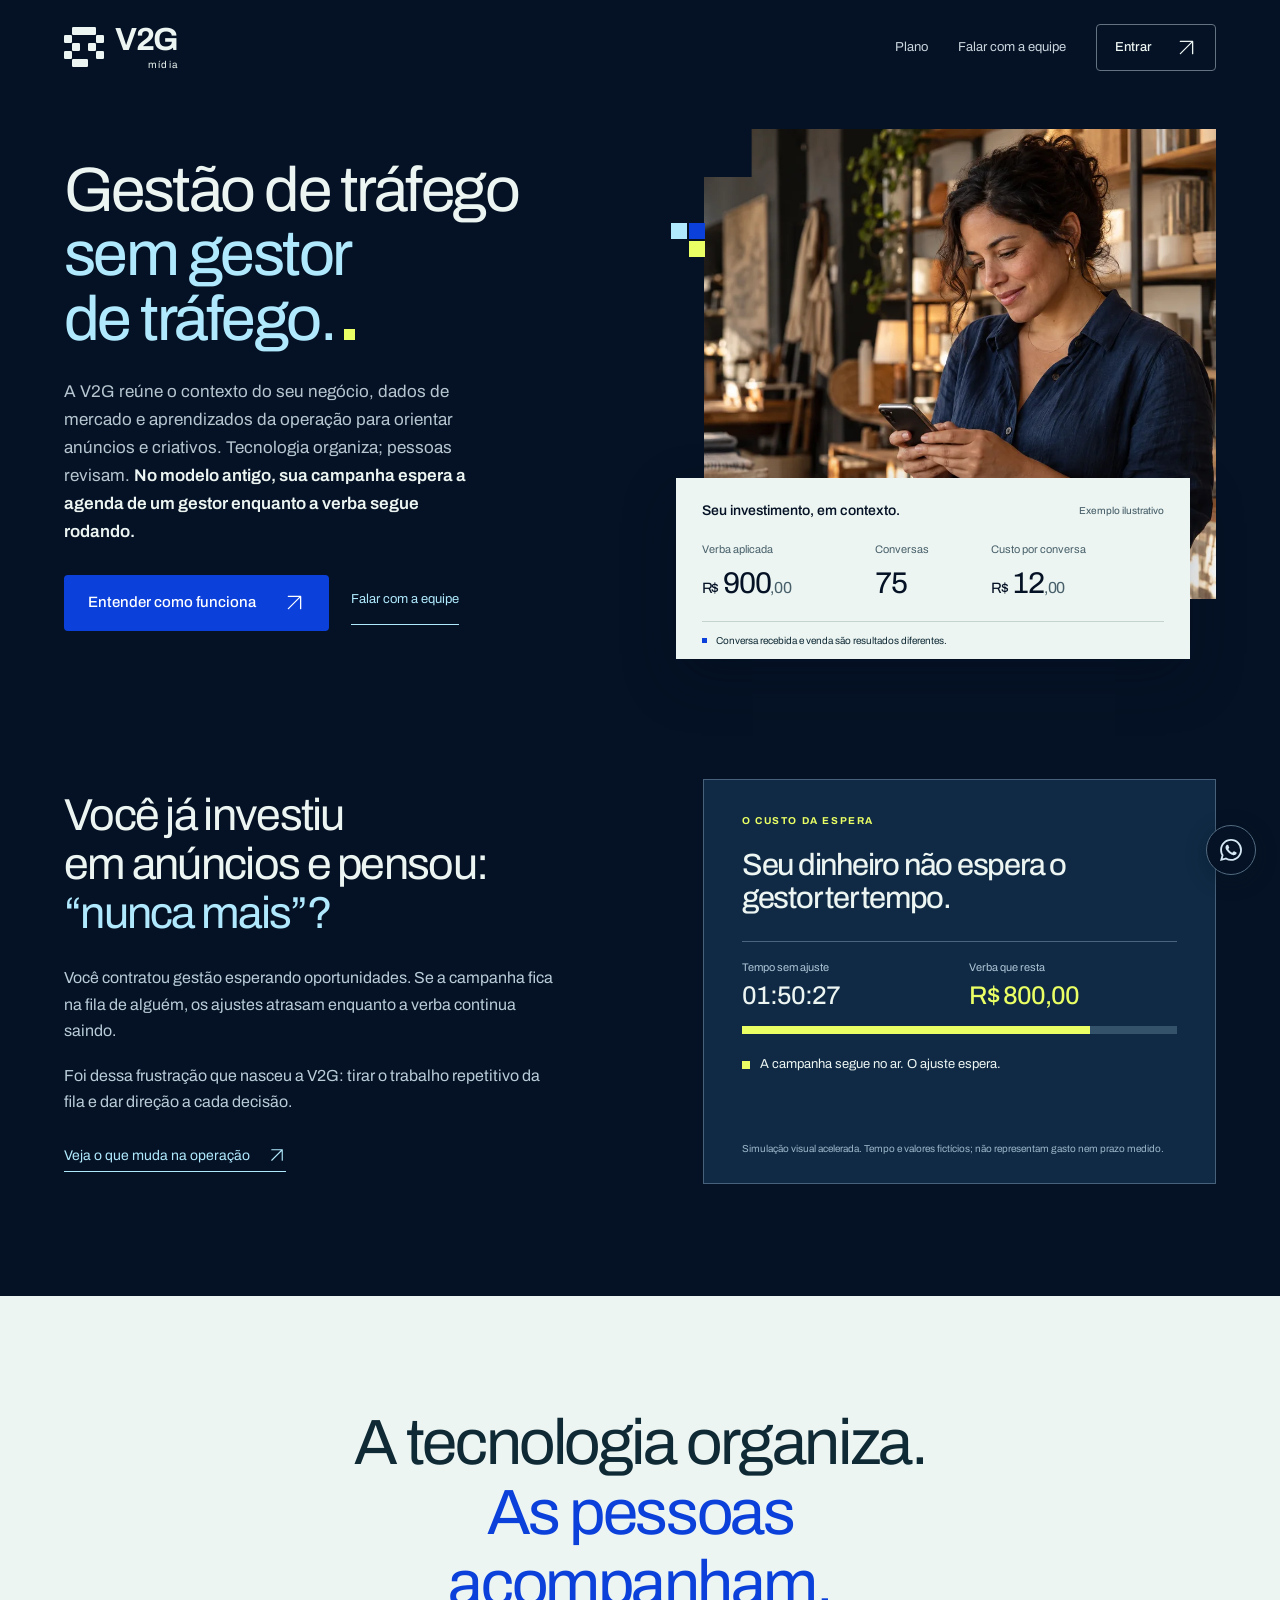
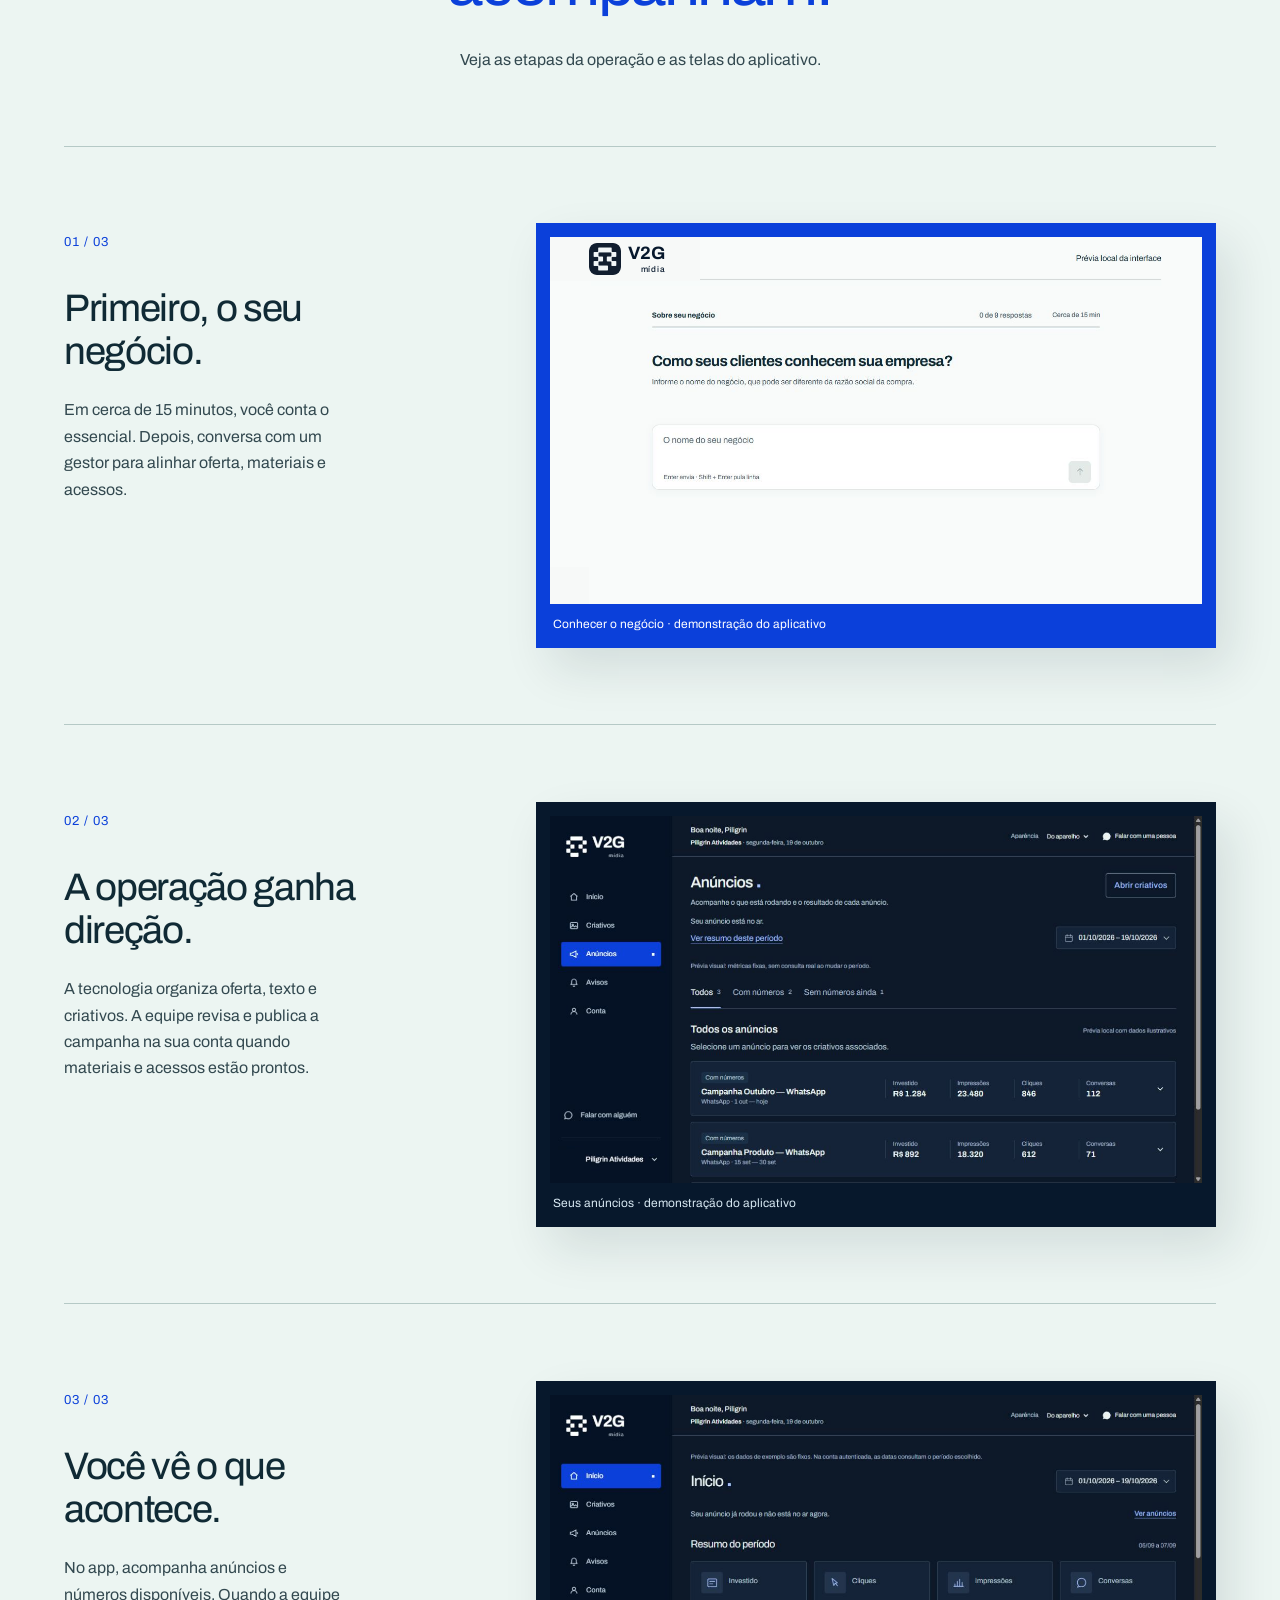
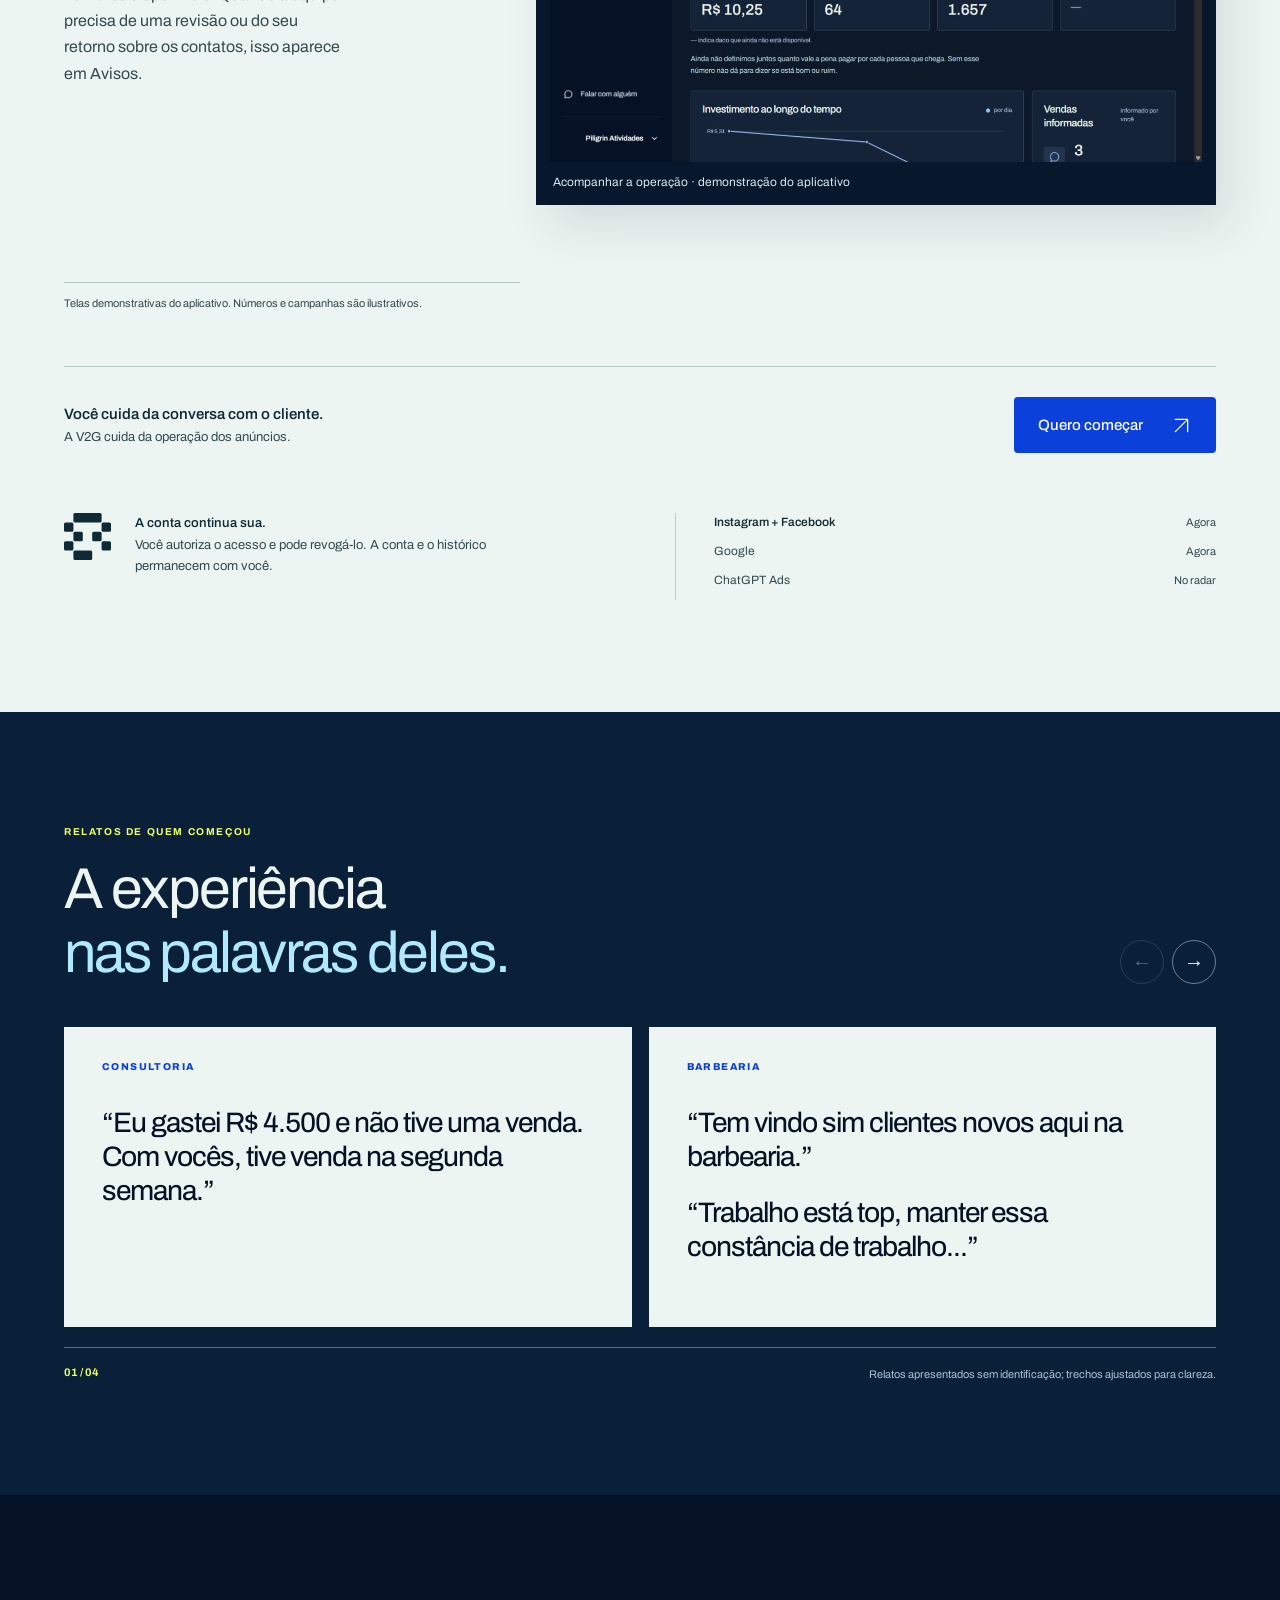
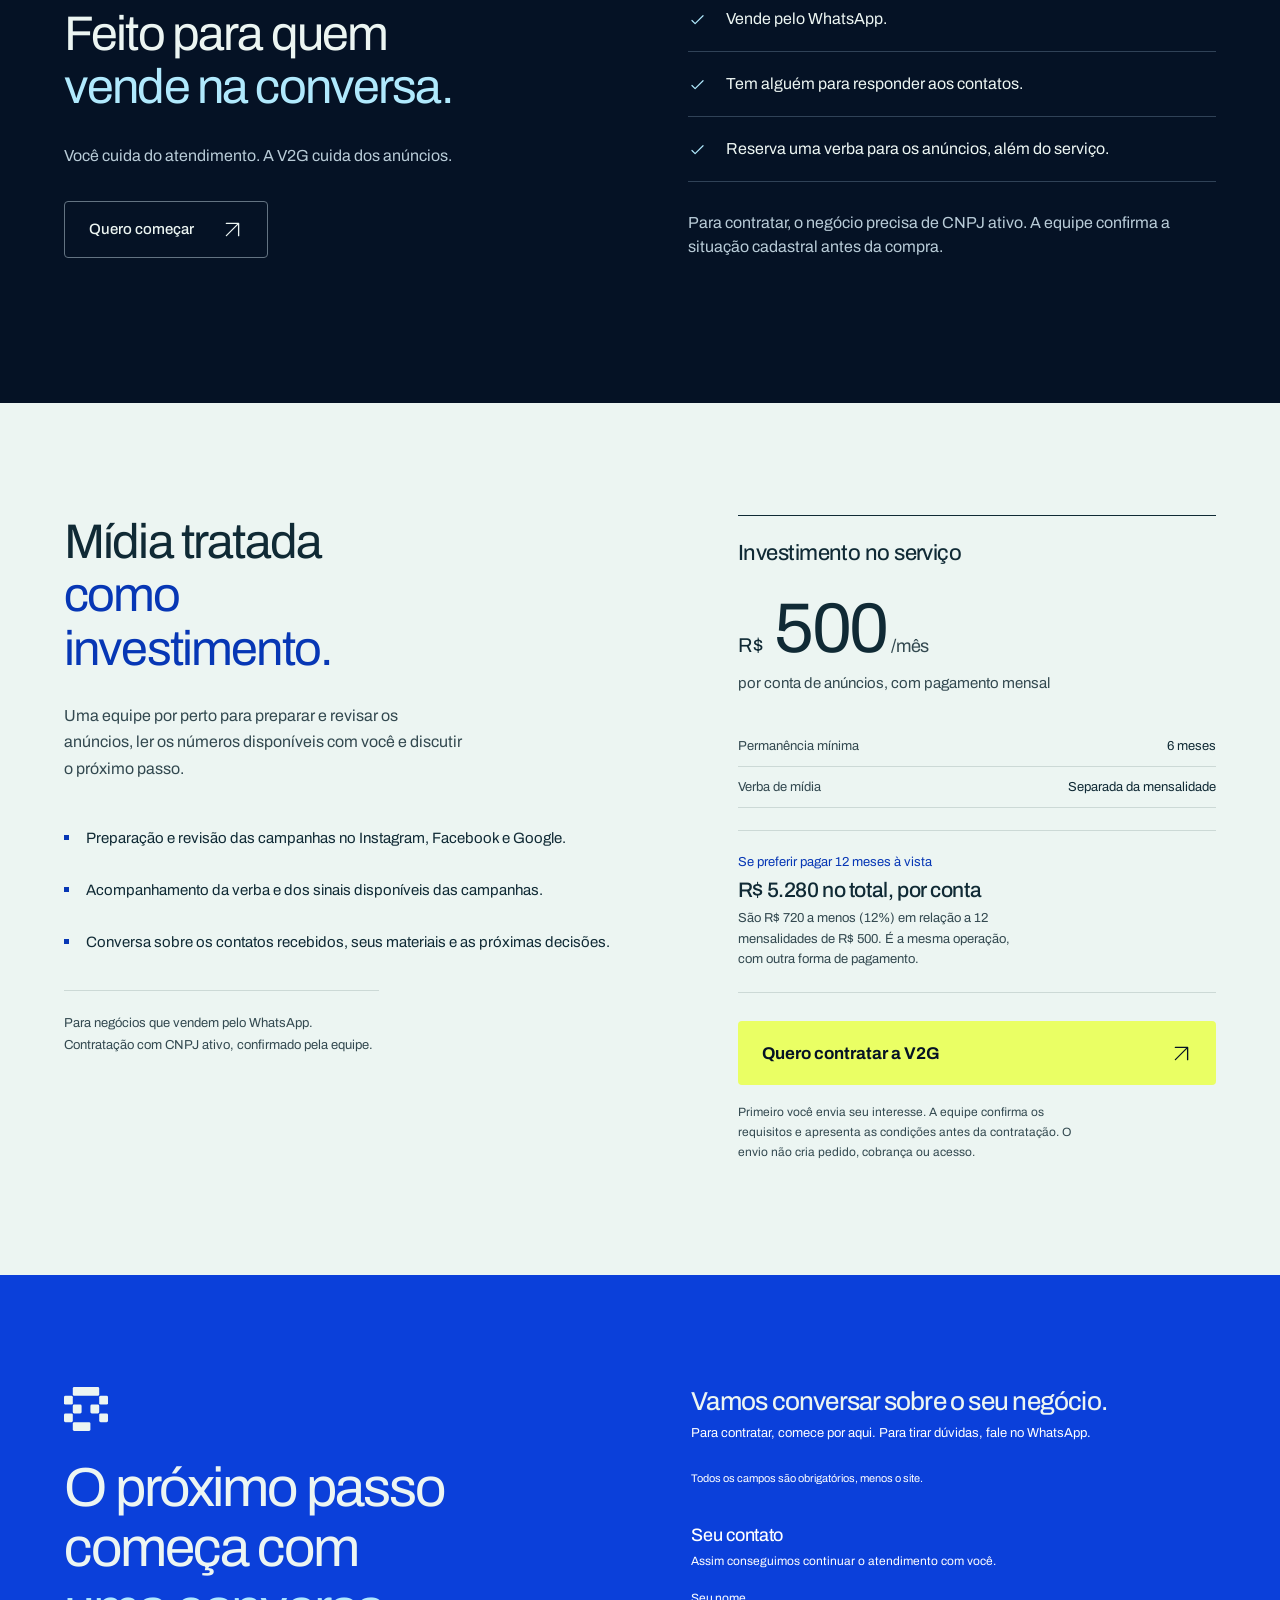
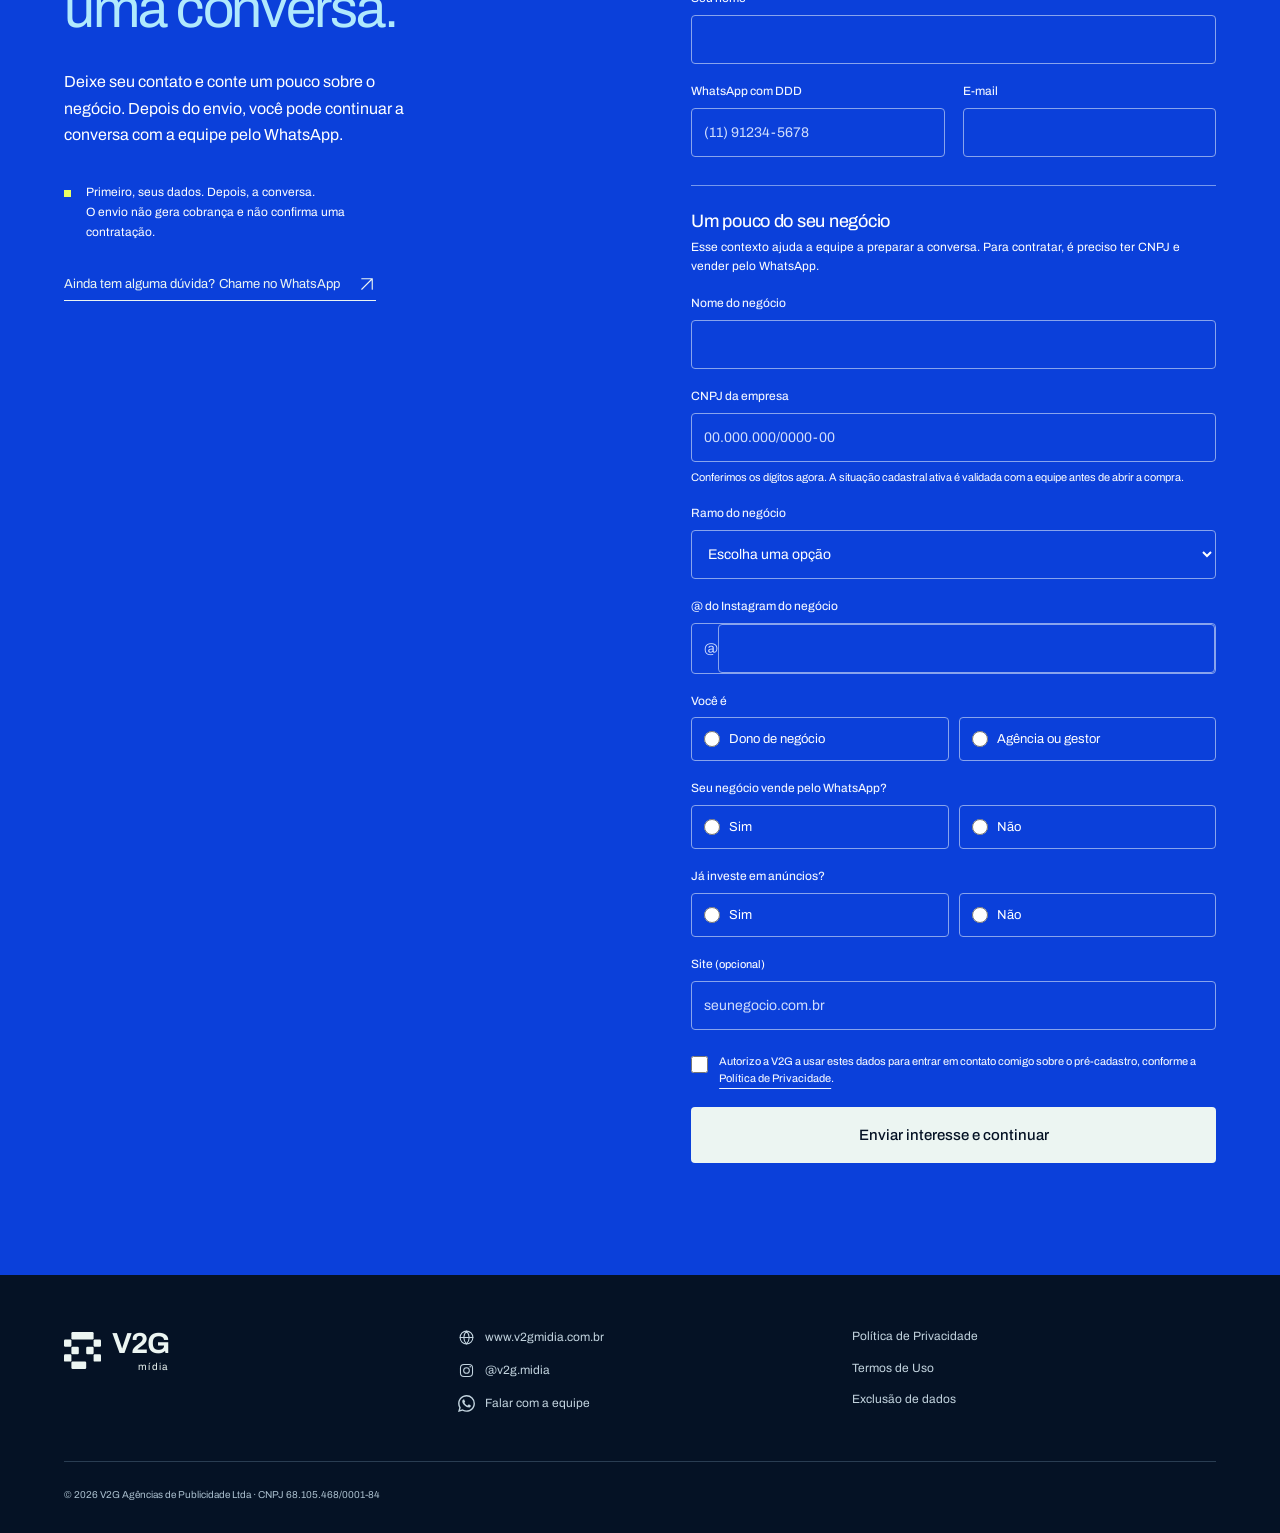
==== commit 9428ac4e: "Publica nova LP com formulário real" ====
--- a/index.html
+++ b/index.html
@@ -3,8 +3,8 @@
 <head>
 <meta charset="utf-8">
 <meta name="viewport" content="width=device-width, initial-scale=1">
-<title>V2G mídia — Mais clareza para investir em anúncios</title>
-<meta name="description" content="Anúncios no Instagram e Facebook com tecnologia e acompanhamento humano. Entenda a verba aplicada, os sinais disponíveis da campanha e o próximo passo.">
+<title>V2G mídia — Gestão de tráfego sem gestor de tráfego</title>
+<meta name="description" content="Tecnologia para organizar anúncios e criativos na sua conta, com revisão e acompanhamento humano. Conheça o processo da V2G mídia.">
 <meta name="theme-color" content="#051225">
 <link rel="canonical" href="https://www.v2gmidia.com.br/">
 <script type="application/ld+json">
@@ -15,94 +15,102 @@
 <meta property="og:locale" content="pt_BR">
 <meta property="og:site_name" content="V2G">
 <meta property="og:url" content="https://www.v2gmidia.com.br/">
-<meta property="og:title" content="V2G mídia — Mais clareza para investir em anúncios.">
-<meta property="og:description" content="Anúncios no Instagram e Facebook com tecnologia e acompanhamento humano. Entenda a verba aplicada, os sinais disponíveis da campanha e o próximo passo.">
+<meta property="og:title" content="V2G mídia — Gestão de tráfego sem gestor de tráfego.">
+<meta property="og:description" content="Tecnologia para organizar anúncios e criativos na sua conta, com revisão e acompanhamento humano. Conheça o processo da V2G mídia.">
 <meta property="og:image" content="https://www.v2gmidia.com.br/assets/negocio-v5.webp">
 <meta property="og:image:width" content="1280">
 <meta property="og:image:height" content="853">
 <meta property="og:image:alt" content="Empreendedora acompanhando seu negócio pelo celular.">
 <meta name="twitter:card" content="summary_large_image">
-<meta name="twitter:title" content="V2G mídia — Mais clareza para investir em anúncios.">
-<meta name="twitter:description" content="Anúncios no Instagram e Facebook com tecnologia e acompanhamento humano. Entenda a verba aplicada, os sinais disponíveis da campanha e o próximo passo.">
+<meta name="twitter:title" content="V2G mídia — Gestão de tráfego sem gestor de tráfego.">
+<meta name="twitter:description" content="Tecnologia para organizar anúncios e criativos na sua conta, com revisão e acompanhamento humano. Conheça o processo da V2G mídia.">
 <meta name="twitter:image" content="https://www.v2gmidia.com.br/assets/negocio-v5.webp">
 
-<link rel="icon" href="/favicon.ico" sizes="48x48">
-<link rel="icon" href="/favicon.svg" type="image/svg+xml">
-<link rel="apple-touch-icon" href="/apple-touch-icon.png">
+<link rel="icon" href="/assets/preview-produto/icone-webapp.png" type="image/png" sizes="512x512">
+<link rel="apple-touch-icon" href="/assets/preview-produto/icone-webapp.png">
 <link rel="preload" href="/assets/fontes/archivo-var-latin.woff2" as="font" type="font/woff2" crossorigin>
 <link rel="stylesheet" href="/assets/lp.v5.css">
 <link rel="stylesheet" href="/assets/lp-refino.v5.css">
 <link rel="stylesheet" href="/assets/jornada.v6.css">
 <link rel="stylesheet" href="/assets/contraste.v1.css">
+<link rel="stylesheet" href="/assets/preview-copy.css?v=20261028">
+<link rel="stylesheet" href="/assets/preview-produto.css?v=20261028">
 </head>
 <body id="inicio">
 <a class="pular" href="#conteudo">Pular para o conteúdo</a>
 <header class="site-header"><div class="wrap header-inner"><a href="#inicio" class="brand"><svg viewBox="0 0 50 50" aria-hidden="true"><use href="/assets/marca/simbolo.svg#v2g"/></svg><span>V2G<small>mídia</small></span></a><nav aria-label="Navegação principal"><a href="#plano" class="nav-text nav-conversao">Plano</a><a href="#pre-cadastro" class="nav-text nav-conversao">Falar com a equipe</a><a class="button button-small button-outline" href="https://v2g-deploy-webapp.vercel.app/entrar?modo=login" data-app-link="login">Entrar <svg class="arrow" viewBox="0 0 24 24" aria-hidden="true"><path d="M5 19 19 5M5 5h14v14"/></svg></a></nav></div><div class="reading-progress" aria-hidden="true"></div></header>
 <main id="conteudo">
 <section class="hero wrap" aria-labelledby="hero-titulo">
-  <div class="hero-copy"><h1 id="hero-titulo" data-reveal><span class="reveal-line">Seu investimento</span> <span class="reveal-line">em anúncios.</span> <span class="reveal-line"><em>Mais clareza</em></span> <span class="reveal-line"><em>para decidir.</em><span class="square" aria-hidden="true"></span></span></h1><p>A V2G combina tecnologia e acompanhamento humano para organizar seus anúncios. Você vê a verba aplicada, acompanha as conversas disponíveis e discute com a equipe o próximo passo.</p><div class="hero-actions"><a class="button button-blue" href="#plano">Conhecer o plano <svg class="arrow" viewBox="0 0 24 24" aria-hidden="true"><path d="M5 19 19 5M5 5h14v14"/></svg></a><a class="text-link" href="#pre-cadastro">Falar com a equipe</a></div></div>
+  <div class="hero-copy"><h1 id="hero-titulo" data-reveal><span class="reveal-line">Gestão de tráfego</span> <span class="reveal-line"><em>sem gestor</em></span> <span class="reveal-line"><em>de tráfego.</em><span class="square" aria-hidden="true"></span></span></h1><p>A V2G reúne o contexto do seu negócio, dados de mercado e aprendizados da operação para orientar anúncios e criativos. Tecnologia organiza; pessoas revisam. <strong>No modelo antigo, sua campanha espera a agenda de um gestor enquanto a verba segue rodando.</strong></p><div class="hero-actions"><a class="button button-blue" href="#o-que-faz">Entender como funciona <svg class="arrow" viewBox="0 0 24 24" aria-hidden="true"><path d="M5 19 19 5M5 5h14v14"/></svg></a><a class="text-link" href="#pre-cadastro">Falar com a equipe</a></div></div>
   <div class="hero-art"><div class="photo-frame"><img src="/assets/negocio-v5.webp" width="1280" height="853" fetchpriority="high" alt="Cena ilustrativa de uma empreendedora acompanhando seu negócio pelo celular."></div><div class="pixel-accent" aria-hidden="true"><i></i><i></i><i></i><i></i></div><div class="account-preview"><div class="account-top"><span>Seu investimento, em contexto.</span><span class="demo-label">Exemplo ilustrativo</span></div><dl><div><dt>Verba aplicada</dt><dd><small>R$</small> 900<span>,00</span></dd></div><div><dt>Conversas</dt><dd>75</dd></div><div><dt>Custo por conversa</dt><dd><small>R$</small> 12<span>,00</span></dd></div></dl><div class="account-foot"><span></span>Conversa recebida e venda são resultados diferentes.</div></div></div>
 </section>
-<div class="hero-base wrap"><p>Na sua conta de anúncios. Com sua autorização.</p><a href="#problema">Continue explorando <svg class="arrow" viewBox="0 0 24 24" aria-hidden="true"><path d="M12 4v16m-6-6 6 6 6-6"/></svg></a></div>
-
 <section class="section problem" id="problema" aria-labelledby="problema-titulo">
   <div class="wrap split">
     <div class="section-copy">
-      <h2 id="problema-titulo" data-reveal><span class="reveal-line">Entre o anúncio</span> <span class="reveal-line">e a venda,</span> <span class="reveal-line"><em>há uma conversa.</em></span></h2>
-      <p>Uma campanha pode trazer contatos e ainda deixar uma pergunta em aberto: o que aconteceu depois que eles chegaram?</p>
-      <p>A V2G acompanha a verba e os sinais disponíveis dos anúncios. Para entender o que virou venda, a equipe precisa também do seu retorno sobre o atendimento.</p>
-      <a class="text-link" href="#o-que-faz">Veja como as partes se conectam <svg class="arrow" viewBox="0 0 24 24" aria-hidden="true"><path d="M5 19 19 5M5 5h14v14"/></svg></a>
-    </div>
-    <figure class="campaign-map" data-sequence aria-labelledby="map-caption">
-      <ol class="campaign-route">
-        <li data-sequence-step><span class="route-marker" aria-hidden="true">01</span><div><strong>O negócio</strong><p>O que você vende. Para quem.</p></div></li>
-        <li data-sequence-step><span class="route-marker" aria-hidden="true">02</span><div><strong>A oferta</strong><p>O motivo para começar uma conversa.</p></div></li>
-        <li data-sequence-step><span class="route-marker" aria-hidden="true">03</span><div><strong>O criativo</strong><p>A mensagem ganha texto e imagem.</p></div></li>
-        <li data-sequence-step><span class="route-marker" aria-hidden="true">04</span><div><strong>A publicação</strong><p>Revisão e autorização antes de ir ao ar.</p></div></li>
-        <li data-sequence-step><span class="route-marker" aria-hidden="true">05</span><div><strong>As conversas</strong><p>O anúncio aproxima. Você atende.</p></div></li>
-        <li data-sequence-step><span class="route-marker" aria-hidden="true">06</span><div><strong>A próxima decisão</strong><p>Os números ajudam a discutir o caminho.</p></div></li>
-      </ol>
-      <figcaption id="map-caption">Do contexto do negócio à próxima decisão. Cada etapa tem um motivo.</figcaption>
+      <h2 id="problema-titulo" data-reveal><span class="reveal-line">Você já investiu</span> <span class="reveal-line">em anúncios e pensou:</span> <span class="reveal-line"><em>“nunca mais”?</em></span></h2>
+      <p>Você contratou gestão esperando oportunidades. Se a campanha fica na fila de alguém, os ajustes atrasam enquanto a verba continua saindo.</p>
+      <p>Foi dessa frustração que nasceu a V2G: tirar o trabalho repetitivo da fila e dar direção a cada decisão.</p>
+      <a class="text-link" href="#o-que-faz">Veja o que muda na operação <svg class="arrow" viewBox="0 0 24 24" aria-hidden="true"><path d="M5 19 19 5M5 5h14v14"/></svg></a>
+    </div>
+    <figure class="pain-clock" data-pain-clock aria-labelledby="pain-clock-caption">
+      <span class="pain-clock-kicker">O CUSTO DA ESPERA</span>
+      <strong>Seu dinheiro não espera o gestor ter tempo.</strong>
+      <div class="pain-clock-numbers" aria-hidden="true"><div><span>Tempo sem ajuste</span><strong data-pain-time>00:00:00</strong></div><div><span>Verba que resta</span><strong data-pain-budget>R$ 1.000,00</strong></div></div>
+      <div class="pain-budget-rail" aria-hidden="true"><i></i></div>
+      <p class="pain-clock-status"><span aria-hidden="true"></span><span data-pain-status>A campanha segue no ar. O ajuste espera.</span></p>
+      <figcaption id="pain-clock-caption">Simulação visual acelerada. Tempo e valores fictícios; não representam gasto nem prazo medido.</figcaption>
     </figure>
   </div>
 </section>
 
-<section class="section capability" id="o-que-faz" aria-labelledby="faz-titulo"><div class="wrap"><div class="capability-heading"><h2 id="faz-titulo" data-reveal><span class="reveal-line">Tecnologia organiza.</span> <span class="reveal-line"><em>Pessoas acompanham.</em></span></h2><p>Seu contexto orienta a oferta, o criativo e a campanha. A tecnologia ajuda a organizar as etapas; a equipe revisa e acompanha a operação.</p></div><div class="operation-flow" data-sequence aria-label="Da informação do negócio ao acompanhamento dos anúncios">
-  <ol class="operation-stages">
-    <li data-sequence-step>
-      <div class="flow-node"><span class="flow-dot" aria-hidden="true"></span><h3>Negócio</h3></div>
-      <div class="flow-artifact source-artifact"><span>Seu ponto de partida</span><p>O que vende<br>Quem atende<br>Como fecha</p><div class="source-material"><i></i>Fotos, vídeos e contexto</div></div>
-      <p class="flow-description">A equipe entende a sua operação.</p>
-    </li>
-    <li data-sequence-step>
-      <div class="flow-node"><span class="flow-dot" aria-hidden="true"></span><h3>Oferta</h3></div>
-      <div class="flow-artifact offer-artifact"><span>A mensagem central</span><p>O que faz alguém<br><em>chamar você?</em></p><span class="offer-underline" aria-hidden="true"></span></div>
-      <p class="flow-description">Uma ideia clara para orientar a campanha.</p>
-    </li>
-    <li data-sequence-step>
-      <div class="flow-node"><span class="flow-dot" aria-hidden="true"></span><h3>Criativo</h3></div>
-      <div class="flow-artifact creative-artifact"><img src="/assets/negocio-v5.webp" width="1280" height="853" loading="lazy" alt=""><span>Imagem + texto</span><div class="review-stamp"><svg viewBox="0 0 24 24" aria-hidden="true"><path d="m5 12 4 4L19 6"/></svg>Revisão humana</div></div>
-      <p class="flow-description">Seus materiais ganham forma de anúncio.</p>
-    </li>
-    <li data-sequence-step>
-      <div class="flow-node"><span class="flow-dot" aria-hidden="true"></span><h3>Campanha</h3></div>
-      <div class="flow-artifact channel-artifact"><span>Na sua conta</span><p>Instagram</p><p>Facebook</p><small>Com sua autorização</small></div>
-      <p class="flow-description">Publicação depois da revisão.</p>
-    </li>
-    <li data-sequence-step>
-      <div class="flow-node"><span class="flow-dot" aria-hidden="true"></span><h3>Números</h3></div>
-      <div class="flow-artifact numbers-artifact"><span>Para entender e decidir</span><dl><div><dt>Verba</dt><dd>Quanto foi aplicado</dd></div><div><dt>Conversas</dt><dd>Quantas chegaram</dd></div><div><dt>Próximo passo</dt><dd>Conversa com a equipe</dd></div></dl></div>
-      <p class="flow-description">Indicadores com contexto para você.</p>
-    </li>
-  </ol>
-  <p class="flow-human-note"><svg viewBox="0 0 24 24" aria-hidden="true"><path d="m5 12 4 4L19 6"/></svg><span>Tecnologia para organizar. Pessoas para revisar e acompanhar.</span></p>
-</div>
-<div class="verb-band" role="group" aria-label="Etapas da operação: entender, estruturar, criar, publicar e acompanhar"><div class="verb-track" aria-hidden="true"><span>entender</span><i></i><span>estruturar</span><i></i><span>criar</span><i></i><span>publicar</span><i></i><span>acompanhar</span></div></div>
-<div class="ownership-band"><div><svg viewBox="0 0 50 50" aria-hidden="true"><use href="/assets/marca/simbolo.svg#v2g"/></svg><p><strong>A conta continua sua.</strong><br>Você autoriza o acesso e pode revogá-lo. A conta e o histórico permanecem com você.</p></div><div class="channels"><p><strong>Instagram + Facebook</strong><span>Agora</span></p><p>Google<span>Em breve</span></p><p>ChatGPT Ads<span>No radar</span></p></div></div></div></section>
-
-<section class="section journey-section" id="como-funciona" aria-labelledby="como-titulo"><div class="wrap"><div class="journey-heading"><h2 id="como-titulo" data-reveal><span class="reveal-line">Do seu negócio</span> <span class="reveal-line"><em>à próxima decisão.</em></span></h2><p>Você traz o contexto. A V2G organiza a campanha e acompanha os números com você.</p></div><div class="journey"><div class="phone-stage"><div class="phone-composition"><div class="phone-pixel" aria-hidden="true"></div><div class="phone"><div class="phone-hardware" aria-hidden="true"><span>9:41</span><i></i><span>•••</span></div><div class="phone-brand"><svg viewBox="0 0 50 50" aria-hidden="true"><use href="/assets/marca/simbolo.svg#v2g"/></svg><span>V2G <small>mídia</small></span><span class="phone-avatar">M</span></div><div class="phone-viewport" tabindex="0" role="region" aria-label="Telas conceituais do app com dados ilustrativos"><div class="phone-screen" id="phone-screen-0"><p class="phone-greeting">Bom dia, Marina.</p><h3>Vamos conhecer<br>seu negócio?</h3><div class="phone-shop"><img src="/assets/negocio-v5.webp" width="1280" height="853" loading="lazy" alt=""><span>Casa da Marina<small>Casa & decoração</small></span></div><dl class="phone-facts"><div><dt>Como você vende</dt><dd>Pelo WhatsApp</dd></div><div><dt>Seu material</dt><dd>Fotos e vídeos do Instagram</dd></div></dl><p class="phone-message"><span></span>O primeiro passo é uma conversa com a nossa equipe.</p></div><div class="phone-screen" id="phone-screen-1"><p class="phone-greeting">Da oferta à campanha.</p><h3>Um anúncio.<br>Uma direção.</h3><div class="ad-preview"><img src="/assets/negocio-v5.webp" width="1280" height="853" loading="lazy" alt=""><div><strong>Detalhes que fazem a sua casa.</strong><p>Conheça as novidades. Fale com a gente no WhatsApp.</p><span>Enviar mensagem <svg class="arrow" viewBox="0 0 24 24" aria-hidden="true"><path d="M5 19 19 5M5 5h14v14"/></svg></span></div></div><p class="phone-message"><span></span>Revisão antes da publicação.</p></div><div class="phone-screen" id="phone-screen-2"><p class="phone-greeting">Seu investimento, às claras.</p><h3>O que aconteceu<br>com os anúncios.</h3><div class="phone-total"><span>Verba aplicada</span><strong><small>R$</small> 900,00</strong><p>Período ilustrativo · 30 dias</p></div><dl class="phone-results"><div><dt>Conversas recebidas</dt><dd>75</dd></div><div><dt>Custo por conversa</dt><dd>R$ 12,00</dd></div></dl><p class="phone-message"><span></span>Próximo passo: contar à equipe o que aconteceu com as conversas.</p><p class="phone-disclaimer">Conversa recebida não é venda.</p></div></div><div class="phone-home" aria-hidden="true"></div></div><div class="phone-caption"><div class="screen-tabs" role="group" aria-label="Explorar a prévia do app"><button type="button" class="screen-tab" hidden data-screen="0" aria-pressed="true" aria-controls="phone-screen-0">Negócio</button><button type="button" class="screen-tab" hidden data-screen="1" aria-pressed="false" aria-controls="phone-screen-1">Anúncio</button><button type="button" class="screen-tab" hidden data-screen="2" aria-pressed="false" aria-controls="phone-screen-2">Números</button></div><button class="follow-journey" type="button" aria-pressed="true" hidden>Acompanhar etapas</button><p>Prévia conceitual do app. Dados ilustrativos.</p></div></div></div><ol class="journey-steps"><li class="journey-step" data-screen="0"><span class="step-number">01</span><div><h3>Seu negócio vem primeiro.</h3><p>Você conta o que vende, para quem e como a venda acontece. A gente começa ouvindo.</p></div></li><li class="journey-step" data-screen="0"><span class="step-number">02</span><div><h3>O seu material ganha direção.</h3><p>O Instagram e o site ajudam a entender a sua oferta. Fotos, vídeos e textos que já fazem parte do negócio.</p></div></li><li class="journey-step" data-screen="1"><span class="step-number">03</span><div><h3>A oferta vira anúncio.</h3><p>Organizamos a mensagem, a imagem e o público. Antes de publicar, os anúncios passam por revisão.</p></div></li><li class="journey-step" data-screen="1"><span class="step-number">04</span><div><h3>A campanha vai para a sua conta.</h3><p>No Instagram e no Facebook, levando a conversa para o WhatsApp ou o direct. Sempre com a sua autorização.</p></div></li><li class="journey-step" data-screen="2"><span class="step-number">05</span><div><h3>Os números ganham contexto.</h3><p>Quanto foi aplicado e quais contatos são conhecidos. Conversa recebida e venda são coisas diferentes.</p></div></li><li class="journey-step" data-screen="2"><span class="step-number">06</span><div><h3>Você participa do próximo passo.</h3><p>Manter, pausar ou investir mais: a equipe discute os dados dos anúncios e o retorno que você traz sobre as vendas.</p></div></li></ol></div><div class="journey-bottom"><p>Seus anúncios rodando.<br><strong>E você sabendo por quê.</strong></p><a class="button button-blue" href="#pre-cadastro">Quero conhecer a V2G<svg class="arrow" viewBox="0 0 24 24" aria-hidden="true"><path d="M5 19 19 5M5 5h14v14"/></svg></a></div></div></section>
-
-<section class="section audience" id="para-quem" aria-labelledby="quem-titulo"><div class="wrap audience-grid"><div><h2 id="quem-titulo" data-reveal><span class="reveal-line">Feito para quem</span> <span class="reveal-line"><em>vende na conversa.</em></span></h2><p>O anúncio pode iniciar a conversa.<br>Seu atendimento mostra o que virou negócio.</p><a class="button button-outline" href="#pre-cadastro">Esse é o meu negócio<svg class="arrow" viewBox="0 0 24 24" aria-hidden="true"><path d="M5 19 19 5M5 5h14v14"/></svg></a></div><div class="audience-content"><ul class="check-list"><li><svg viewBox="0 0 24 24" aria-hidden="true"><path d="M5 12l4 4L19 6"/></svg><span>Seu negócio tem CNPJ e vende pelo WhatsApp.</span></li><li><svg viewBox="0 0 24 24" aria-hidden="true"><path d="M5 12l4 4L19 6"/></svg><span>Seu Instagram e seus materiais ajudam a preparar a campanha. Se precisarem melhorar, a equipe orienta você.</span></li><li><svg viewBox="0 0 24 24" aria-hidden="true"><path d="M5 12l4 4L19 6"/></svg><span>Você tem alguém para responder aos contatos que chegam.</span></li><li><svg viewBox="0 0 24 24" aria-hidden="true"><path d="M5 12l4 4L19 6"/></svg><span>Você separa uma verba para os anúncios, além do serviço.</span></li></ul><details class="audience-detail"><summary>É agência ou atende vários negócios? <svg viewBox="0 0 24 24" aria-hidden="true"><path d="M5 12h14M12 5v14"/></svg></summary><p>A proposta é dar estrutura à parte repetitiva da operação, para o seu time se concentrar na estratégia. Conte sobre a sua operação no formulário. A mensalidade é por conta de anúncios.</p></details><details class="audience-detail"><summary>Quando a V2G ainda não é o caminho <svg viewBox="0 0 24 24" aria-hidden="true"><path d="M5 12h14M12 5v14"/></svg></summary><p>Negócios sem CNPJ ou sem venda pelo WhatsApp ficam fora desta oferta. Loja virtual com checkout e vendas com muitas etapas também não são o foco. A V2G não é um serviço de posts avulsos.</p></details></div></div></section>
+<section class="section product-story" id="o-que-faz" aria-labelledby="produto-titulo">
+  <div class="wrap">
+    <div class="product-intro" id="como-funciona">
+      <div class="product-intro-copy"><h2 id="produto-titulo" data-reveal><span class="reveal-line">A tecnologia organiza.</span> <span class="reveal-line"><em>As pessoas acompanham.</em></span></h2><p>Veja as etapas da operação e as telas do aplicativo.</p></div>
+    </div>
+    <div class="product-steps">
+      <article class="product-step">
+        <div class="product-step-copy">
+          <span class="product-index">01 / 03</span>
+          <h3>Primeiro, o seu negócio.</h3>
+          <p>Em cerca de 15 minutos, você conta o essencial. Depois, conversa com um gestor para alinhar oferta, materiais e acessos.</p>
+        </div>
+        <figure class="product-frame product-frame-light">
+          <div class="product-screen product-screen-light"><img src="/assets/preview-produto/negocio-original.jpg" width="1280" height="720" loading="lazy" alt="Tela da prévia do WebApp mostrando as perguntas iniciais sobre o negócio."><span class="product-screen-brand" aria-hidden="true"><img src="/assets/preview-produto/icone-webapp.png" width="512" height="512" alt=""><span>V2G<small>mídia</small></span></span><span class="product-screen-badge-mask" aria-hidden="true"></span></div>
+          <figcaption>Conhecer o negócio · demonstração do aplicativo</figcaption>
+        </figure>
+      </article>
+      <article class="product-step">
+        <div class="product-step-copy">
+          <span class="product-index">02 / 03</span>
+          <h3>A operação ganha direção.</h3>
+          <p>A tecnologia organiza oferta, texto e criativos. A equipe revisa e publica a campanha na sua conta quando materiais e acessos estão prontos.</p>
+        </div>
+        <figure class="product-frame">
+          <div class="product-screen"><img src="/assets/preview-produto/anuncios-original.jpg" width="1265" height="712" loading="lazy" alt="Tela de demonstração do WebApp com a lista de anúncios e dados ilustrativos."><span class="product-screen-badge-mask product-screen-badge-mask-dark" aria-hidden="true"></span></div>
+          <figcaption>Seus anúncios · demonstração do aplicativo</figcaption>
+        </figure>
+      </article>
+      <article class="product-step">
+        <div class="product-step-copy">
+          <span class="product-index">03 / 03</span>
+          <h3>Você vê o que acontece.</h3>
+          <p>No app, acompanha anúncios e números disponíveis. Quando a equipe precisa de uma revisão ou do seu retorno sobre os contatos, isso aparece em Avisos.</p>
+        </div>
+        <figure class="product-frame">
+          <div class="product-screen"><img src="/assets/preview-produto/inicio-original.jpg" width="1265" height="712" loading="lazy" alt="Tela de demonstração do início do WebApp, com resumo de campanha e dados ilustrativos."><span class="product-screen-badge-mask product-screen-badge-mask-dark" aria-hidden="true"></span></div>
+          <figcaption>Acompanhar a operação · demonstração do aplicativo</figcaption>
+        </figure>
+      </article>
+    </div>
+    <p class="product-disclaimer">Telas demonstrativas do aplicativo. Números e campanhas são ilustrativos.</p>
+    <div class="product-close"><p><strong>Você cuida da conversa com o cliente.</strong>A V2G cuida da operação dos anúncios.</p><a class="button button-blue" href="#pre-cadastro">Quero começar<svg class="arrow" viewBox="0 0 24 24" aria-hidden="true"><path d="M5 19 19 5M5 5h14v14"/></svg></a></div>
+    <div class="ownership-band"><div><svg viewBox="0 0 50 50" aria-hidden="true"><use href="/assets/marca/simbolo.svg#v2g"/></svg><p><strong>A conta continua sua.</strong><br>Você autoriza o acesso e pode revogá-lo. A conta e o histórico permanecem com você.</p></div><div class="channels"><p><strong>Instagram + Facebook</strong><span>Agora</span></p><p>Google<span>Agora</span></p><p>ChatGPT Ads<span>No radar</span></p></div></div>
+  </div>
+</section>
+<section class="section feedback-section" id="relatos" aria-labelledby="relatos-titulo"><div class="wrap"><div class="feedback-head"><div><p class="feedback-kicker">RELATOS DE QUEM COMEÇOU</p><h2 id="relatos-titulo" data-reveal><span class="reveal-line">A experiência</span> <span class="reveal-line"><em>nas palavras deles.</em></span></h2></div><div class="feedback-controls"><button type="button" data-feedback-prev aria-label="Ver depoimento anterior">←</button><button type="button" data-feedback-next aria-label="Ver próximo depoimento">→</button></div></div><div class="feedback-track" data-feedback-track tabindex="0" role="region" aria-label="Depoimentos; deslize para ver mais"><article class="feedback-card"><span class="feedback-sector">CONSULTORIA</span><blockquote>“Eu gastei R$ 4.500 e não tive uma venda. Com vocês, tive venda na segunda semana.”</blockquote></article><article class="feedback-card"><span class="feedback-sector">BARBEARIA</span><blockquote><p>“Tem vindo sim clientes novos aqui na barbearia.”</p><p>“Trabalho está top, manter essa constância de trabalho...”</p></blockquote></article><article class="feedback-card"><span class="feedback-sector">SEGUROS</span><blockquote>“Esta semana os leads começaram a chegar! Ontem e hoje chegaram cinco cotações.”</blockquote></article><article class="feedback-card"><span class="feedback-sector">ARBORISMO</span><blockquote>“Nunca tinha rodado anúncios. Em quatro dias, já apresentei quatro propostas.”</blockquote></article></div><div class="feedback-foot"><span data-feedback-count>01 / 04</span><p>Relatos apresentados sem identificação; trechos ajustados para clareza.</p></div></div></section>
+
+<section class="section audience" id="para-quem" aria-labelledby="quem-titulo"><div class="wrap audience-grid"><div><h2 id="quem-titulo" data-reveal><span class="reveal-line">Feito para quem</span> <span class="reveal-line"><em>vende na conversa.</em></span></h2><p>Você cuida do atendimento. A V2G cuida dos anúncios.</p><a class="button button-outline" href="#pre-cadastro">Quero começar<svg class="arrow" viewBox="0 0 24 24" aria-hidden="true"><path d="M5 19 19 5M5 5h14v14"/></svg></a></div><div class="audience-content"><ul class="check-list"><li><svg viewBox="0 0 24 24" aria-hidden="true"><path d="M5 12l4 4L19 6"/></svg><span>Vende pelo WhatsApp.</span></li><li><svg viewBox="0 0 24 24" aria-hidden="true"><path d="M5 12l4 4L19 6"/></svg><span>Tem alguém para responder aos contatos.</span></li><li><svg viewBox="0 0 24 24" aria-hidden="true"><path d="M5 12l4 4L19 6"/></svg><span>Reserva uma verba para os anúncios, além do serviço.</span></li></ul><p class="audience-document">Para contratar, o negócio precisa de CNPJ ativo. A equipe confirma a situação cadastral antes da compra.</p></div></div></section>
 
 <section class="section plan-section" id="plano" aria-labelledby="plano-titulo">
   <div class="wrap plan-layout">
@@ -110,11 +118,11 @@
       <h2 id="plano-titulo" data-reveal><span class="reveal-line">Mídia tratada</span> <span class="reveal-line"><em>como investimento.</em></span></h2>
       <p>Uma equipe por perto para preparar e revisar os anúncios, ler os números disponíveis com você e discutir o próximo passo.</p>
       <ul class="plan-includes">
-        <li>Preparação e revisão das campanhas no Instagram e Facebook.</li>
+        <li>Preparação e revisão das campanhas no Instagram, Facebook e Google.</li>
         <li>Acompanhamento da verba e dos sinais disponíveis das campanhas.</li>
         <li>Conversa sobre os contatos recebidos, seus materiais e as próximas decisões.</li>
       </ul>
-      <p class="plan-fit">Para negócios com CNPJ e venda pelo WhatsApp. Você continua responsável por atender os contatos.</p>
+      <p class="plan-fit">Para negócios que vendem pelo WhatsApp. Contratação com CNPJ ativo, confirmado pela equipe.</p>
     </div>
     <div class="plan-offer">
       <h3>Investimento no serviço</h3>
@@ -122,22 +130,13 @@
       <p class="plan-unit">por conta de anúncios, com pagamento mensal</p>
       <dl class="plan-terms"><div><dt>Permanência mínima</dt><dd>6 meses</dd></div><div><dt>Verba de mídia</dt><dd>Separada da mensalidade</dd></div></dl>
       <div class="plan-annual"><span>Se preferir pagar 12 meses à vista</span><strong>R$ 5.280 no total, por conta</strong><p>São R$ 720 a menos (12%) em relação a 12 mensalidades de R$ 500. É a mesma operação, com outra forma de pagamento.</p></div>
-      <a class="button button-blue" href="#pre-cadastro">Conversar sobre o plano <svg class="arrow" viewBox="0 0 24 24" aria-hidden="true"><path d="M5 19 19 5M5 5h14v14"/></svg></a>
+      <a class="button button-blue" href="#pre-cadastro">Quero contratar a V2G <svg class="arrow" viewBox="0 0 24 24" aria-hidden="true"><path d="M5 19 19 5M5 5h14v14"/></svg></a>
       <p class="plan-assisted">Primeiro você envia seu interesse. A equipe confirma os requisitos e apresenta as condições antes da contratação. O envio não cria pedido, cobrança ou acesso.</p>
-    </div>
-    <div class="plan-next">
-      <h3>Da conversa ao seu acesso.</h3>
-      <ol>
-        <li><strong>Envie seu interesse.</strong><span>Você deixa os dados, o CNPJ e o contexto do negócio. Isso ainda não é uma compra.</span></li>
-        <li><strong>Confirme a qualificação.</strong><span>A equipe confere a situação cadastral ativa do CNPJ e os requisitos da oferta antes de abrir a contratação.</span></li>
-        <li><strong>Inicie a contratação.</strong><span>Após essa confirmação, a equipe orienta a compra no WebApp. O acesso só vem depois do pagamento confirmado.</span></li>
-      </ol>
-      <p>Já é cliente e tem uma conta? <a href="https://v2g-deploy-webapp.vercel.app/entrar?modo=login" data-app-link="login">Entrar no WebApp <svg class="arrow" viewBox="0 0 24 24" aria-hidden="true"><path d="M5 19 19 5M5 5h14v14"/></svg></a></p>
     </div>
   </div>
 </section>
 
-<section class="section registration" id="pre-cadastro" aria-labelledby="form-titulo" tabindex="-1"><div class="wrap registration-grid"><div class="registration-copy"><div class="form-symbol" aria-hidden="true"><svg viewBox="0 0 50 50" aria-hidden="true"><use href="/assets/marca/simbolo.svg#v2g"/></svg></div><h2 id="form-titulo" data-reveal><span class="reveal-line">O próximo passo</span> <span class="reveal-line">começa com</span> <span class="reveal-line"><em>uma conversa.</em></span></h2><p>Deixe seu contato e conte um pouco sobre o negócio. Depois do envio, você pode continuar a conversa com a equipe pelo WhatsApp.</p><div class="registration-note"><span class="square" aria-hidden="true"></span><p>Primeiro, seus dados. Depois, a conversa.<br>O envio não gera cobrança e não confirma uma contratação.</p></div><a class="text-link" href="#perguntas">Ainda tem alguma dúvida? <svg class="arrow" viewBox="0 0 24 24" aria-hidden="true"><path d="M12 4v16m-6-6 6 6 6-6"/></svg></a></div><div class="form-caixa" id="form-caixa"><h3>Vamos conversar sobre o seu negócio.</h3><p class="form-intro">Para contratar ou tirar uma dúvida, comece por aqui.</p><form id="form-pre-cadastro" action="/api/pre-cadastro" method="post" novalidate>
+<section class="section registration" id="pre-cadastro" aria-labelledby="form-titulo" tabindex="-1"><div class="wrap registration-grid"><div class="registration-copy"><div class="form-symbol" aria-hidden="true"><svg viewBox="0 0 50 50" aria-hidden="true"><use href="/assets/marca/simbolo.svg#v2g"/></svg></div><h2 id="form-titulo" data-reveal><span class="reveal-line">O próximo passo</span> <span class="reveal-line">começa com</span> <span class="reveal-line"><em>uma conversa.</em></span></h2><p>Deixe seu contato e conte um pouco sobre o negócio. Depois do envio, você pode continuar a conversa com a equipe pelo WhatsApp.</p><div class="registration-note"><span class="square" aria-hidden="true"></span><p>Primeiro, seus dados. Depois, a conversa.<br>O envio não gera cobrança e não confirma uma contratação.</p></div><a class="text-link" href="https://wa.me/5521980351531" target="_blank" rel="noopener">Ainda tem alguma dúvida? Chame no WhatsApp <svg class="arrow" viewBox="0 0 24 24" aria-hidden="true"><path d="M5 19 19 5M5 5h14v14"/></svg></a></div><div class="form-caixa" id="form-caixa"><h3>Vamos conversar sobre o seu negócio.</h3><p class="form-intro">Para contratar, comece por aqui. Para tirar dúvidas, fale no WhatsApp.</p><form id="form-pre-cadastro" action="/api/pre-cadastro" method="post" novalidate>
           <p class="form-aviso">Todos os campos são obrigatórios, menos o site.</p>
           <div class="form-section-heading"><h4>Seu contato</h4><p>Assim conseguimos continuar o atendimento com você.</p></div>
 
@@ -275,12 +274,12 @@
           <p class="enviado-ajuda">Prefere voltar depois? A equipe já tem os dados enviados.</p>
         </div></div></div></section>
 
-<section class="section questions" id="perguntas" aria-labelledby="faq-titulo"><div class="wrap faq-grid"><div><h2 id="faq-titulo" data-reveal><span class="reveal-line">Clareza desde</span> <span class="reveal-line"><em>o primeiro contato.</em></span></h2><p>Algumas respostas antes de começarmos.</p><a class="text-link" href="#pre-cadastro">Conversar com a V2G <svg class="arrow" viewBox="0 0 24 24" aria-hidden="true"><path d="M5 19 19 5M5 5h14v14"/></svg></a></div><div class="faq"><details><summary>Como funciona hoje?<svg viewBox="0 0 24 24" aria-hidden="true"><path d="M5 12h14M12 5v14"/></svg></summary><p>Você envia seus dados e conversa com a equipe. Confirmamos os requisitos da oferta e orientamos a contratação e o pagamento. Depois da confirmação do pagamento, começa o acesso ao WebApp. Há acompanhamento humano na preparação, revisão e operação das campanhas.</p></details><details><summary>É seguro? A conta e a verba são minhas.<svg viewBox="0 0 24 24" aria-hidden="true"><path d="M5 12h14M12 5v14"/></svg></summary><p>A conta de anúncios fica no seu nome. A V2G opera com a sua autorização, e você pode revogar o acesso. A verba de mídia é separada do valor do serviço.</p></details><details><summary>Já posso contratar e configurar tudo sozinho?<svg viewBox="0 0 24 24" aria-hidden="true"><path d="M5 12h14M12 5v14"/></svg></summary><p>Nesta etapa, a contratação é assistida. Você começa pelo formulário, e a equipe confirma os requisitos antes de orientar a compra. Enviar os dados não confirma pagamento nem libera o serviço.</p></details><details><summary>Qual é a diferença entre o mínimo de 6 meses e o anual à vista?<svg viewBox="0 0 24 24" aria-hidden="true"><path d="M5 12h14M12 5v14"/></svg></summary><p>Se pagar mensalmente, são R$ 500 por mês por conta de anúncios, com permanência mínima de 6 meses. A opção anual paga de uma vez cobre 12 meses da mesma operação: R$ 5.280 por conta, em vez de R$ 6.000 em doze mensalidades. A verba de mídia é separada em ambos os casos. A equipe apresenta as condições antes da contratação.</p></details><details><summary>Preciso saber operar uma plataforma de anúncios?<svg viewBox="0 0 24 24" aria-hidden="true"><path d="M5 12h14M12 5v14"/></svg></summary><p>Não precisa. A equipe organiza a operação com você e explica os números. Seu papel é trazer contexto sobre o negócio e atender as conversas que chegam.</p></details><details><summary>Quem acompanha a minha conta?<svg viewBox="0 0 24 24" aria-hidden="true"><path d="M5 12h14M12 5v14"/></svg></summary><p>Nesta fase, nossa equipe acompanha cada conta. A tecnologia ajuda a organizar a operação, e a revisão humana faz parte do processo.</p></details><details><summary>A V2G consegue dizer quantas vendas vieram dos anúncios?<svg viewBox="0 0 24 24" aria-hidden="true"><path d="M5 12h14M12 5v14"/></svg></summary><p>Os dados disponíveis dos anúncios ajudam a entender verba e interações. Uma conversa recebida não comprova uma venda. Nesta fase, precisamos do seu retorno sobre o atendimento para discutir vendas com contexto; não há atribuição automática de faturamento.</p></details><details><summary>Vocês têm resultados publicados?<svg viewBox="0 0 24 24" aria-hidden="true"><path d="M5 12h14M12 5v14"/></svg></summary><p>Ainda não temos case publicado com números. Podemos explicar como a campanha é montada e quais indicadores você acompanha. Conversa recebida não é venda, e não há garantia de retorno.</p></details></div></div></section>
+
 </main>
 <!--RODAPE-->
 <footer class="rodape">
   <div class="faixa rodape-grade">
-    <a href="/" class="assinatura assinatura-escura">
+    <a href="#inicio" class="assinatura assinatura-escura">
       <svg class="assinatura-simbolo" viewBox="0 0 50 50" aria-hidden="true"><use href="/assets/marca/simbolo.svg#v2g"/></svg>
       <span class="assinatura-texto"><span class="assinatura-nome">V2G</span><span class="assinatura-apoio">mídia</span></span>
     </a>
@@ -300,7 +299,7 @@
 <!--/RODAPE-->
 <nav aria-label="Atalhos de contato">
 <div class="barra-fixa" id="barra-fixa"><span>Anúncios com mais clareza.</span><a class="button button-blue button-small" href="#pre-cadastro">Falar com a equipe<svg class="arrow" viewBox="0 0 24 24" aria-hidden="true"><path d="M5 19 19 5M5 5h14v14"/></svg></a></div>
-<a class="whats-flutua" href="#pre-cadastro" aria-label="Falar com a equipe"><svg viewBox="0 0 24 24" aria-hidden="true" fill="currentColor"><path d="M17.472 14.382c-.297-.149-1.758-.867-2.03-.967-.273-.099-.471-.148-.67.15-.197.297-.767.966-.94 1.164-.173.199-.347.223-.644.075-.297-.15-1.255-.463-2.39-1.475-.883-.788-1.48-1.761-1.653-2.059-.173-.297-.018-.458.13-.606.134-.133.298-.347.446-.52.149-.174.198-.298.298-.497.099-.198.05-.371-.025-.52-.075-.149-.669-1.612-.916-2.207-.242-.579-.487-.5-.669-.51-.173-.008-.371-.01-.57-.01-.198 0-.52.074-.792.372-.272.297-1.04 1.016-1.04 2.479 0 1.462 1.065 2.875 1.213 3.074.149.198 2.096 3.2 5.077 4.487.709.306 1.262.489 1.694.625.712.227 1.36.195 1.871.118.571-.085 1.758-.719 2.006-1.413.248-.694.248-1.289.173-1.413-.074-.124-.272-.198-.57-.347m-5.421 7.403h-.004a9.87 9.87 0 0 1-5.031-1.378l-.361-.214-3.741.982.998-3.648-.235-.374a9.86 9.86 0 0 1-1.51-5.26c.001-5.45 4.436-9.884 9.888-9.884 2.64 0 5.122 1.03 6.988 2.898a9.825 9.825 0 0 1 2.893 6.994c-.003 5.45-4.437 9.884-9.885 9.884m8.413-18.297A11.815 11.815 0 0 0 12.05 0C5.495 0 .16 5.335.157 11.892c0 2.096.547 4.142 1.588 5.945L.057 24l6.305-1.654a11.882 11.882 0 0 0 5.683 1.448h.005c6.554 0 11.89-5.335 11.893-11.893a11.821 11.821 0 0 0-3.48-8.413z"/></svg><span class="whats-tooltip" aria-hidden="true">Falar com a equipe</span></a>
+<a class="whats-flutua" href="https://wa.me/5521980351531" target="_blank" rel="noopener" aria-label="Falar com a V2G pelo WhatsApp"><svg viewBox="0 0 24 24" aria-hidden="true" fill="currentColor"><path d="M17.472 14.382c-.297-.149-1.758-.867-2.03-.967-.273-.099-.471-.148-.67.15-.197.297-.767.966-.94 1.164-.173.199-.347.223-.644.075-.297-.15-1.255-.463-2.39-1.475-.883-.788-1.48-1.761-1.653-2.059-.173-.297-.018-.458.13-.606.134-.133.298-.347.446-.52.149-.174.198-.298.298-.497.099-.198.05-.371-.025-.52-.075-.149-.669-1.612-.916-2.207-.242-.579-.487-.5-.669-.51-.173-.008-.371-.01-.57-.01-.198 0-.52.074-.792.372-.272.297-1.04 1.016-1.04 2.479 0 1.462 1.065 2.875 1.213 3.074.149.198 2.096 3.2 5.077 4.487.709.306 1.262.489 1.694.625.712.227 1.36.195 1.871.118.571-.085 1.758-.719 2.006-1.413.248-.694.248-1.289.173-1.413-.074-.124-.272-.198-.57-.347m-5.421 7.403h-.004a9.87 9.87 0 0 1-5.031-1.378l-.361-.214-3.741.982.998-3.648-.235-.374a9.86 9.86 0 0 1-1.51-5.26c.001-5.45 4.436-9.884 9.888-9.884 2.64 0 5.122 1.03 6.988 2.898a9.825 9.825 0 0 1 2.893 6.994c-.003 5.45-4.437 9.884-9.885 9.884m8.413-18.297A11.815 11.815 0 0 0 12.05 0C5.495 0 .16 5.335.157 11.892c0 2.096.547 4.142 1.588 5.945L.057 24l6.305-1.654a11.882 11.882 0 0 0 5.683 1.448h.005c6.554 0 11.89-5.335 11.893-11.893a11.821 11.821 0 0 0-3.48-8.413z"/></svg><span class="whats-tooltip" aria-hidden="true">Falar com a equipe</span></a>
 </nav>
-<script src="/assets/lp-movimento.v5.js" defer></script><script src="/assets/lp.v6.js" defer></script><script src="/assets/jornada.v6.js" defer></script>
+<script src="/assets/lp-movimento.v5.js" defer></script><script src="/assets/jornada.v6.js" defer></script><script src="/assets/lp.v6.js?contato=20261028" defer></script><script src="/assets/preview-copy.js?v=20261028" defer></script><script src="/assets/preview-produto.js?v=20261028" defer></script>
 </body></html>
--- a/assets/preview-copy.css
+++ b/assets/preview-copy.css
@@ -0,0 +1,71 @@
+.preview-ribbon{background:var(--lime);color:var(--navy);padding:7px 18px;text-align:center;font-size:10px;font-weight:700;letter-spacing:.04em}
+.hero h1{font-size:clamp(43px,4.9vw,73px)}
+.hero{min-height:0;padding-bottom:42px}
+.hero-copy>p strong{color:var(--paper);font-weight:620}
+.problem{padding-top:78px}
+.problem .section-copy>p{max-width:490px}
+.pain-clock{margin:0;padding:35px 38px 27px;background:#102a45;border:1px solid #47617a;color:var(--paper);align-self:center;min-height:405px;display:flex;flex-direction:column}
+.pain-clock-kicker{font-size:10px;letter-spacing:.16em;color:var(--lime);font-weight:700;margin-bottom:22px}
+.pain-clock>strong{font-size:clamp(23px,2.4vw,34px);line-height:1.08;letter-spacing:-.04em;font-weight:460;max-width:20ch;margin-bottom:27px}
+.pain-clock-numbers{display:grid;grid-template-columns:1fr 1fr;gap:20px;border-top:1px solid #49647e;padding-top:19px}
+.pain-clock-numbers>div{display:grid;gap:9px;min-width:0}
+.pain-clock-numbers span{font-size:11px;color:#afc6d7}
+.pain-clock-numbers strong{font-size:clamp(21px,2vw,30px);font-weight:460;letter-spacing:-.04em;font-variant-numeric:tabular-nums;white-space:nowrap}
+.pain-clock-numbers>div:last-child strong{color:var(--lime)}
+.pain-budget-rail{height:8px;background:#34526a;margin-top:17px;overflow:hidden}
+.pain-budget-rail i{display:block;height:100%;width:100%;background:var(--lime);transform-origin:left}
+.pain-clock.is-exhausted .pain-clock-numbers>div:last-child strong{color:#f6bb9b}
+.pain-clock-status{display:flex;gap:10px;align-items:center;color:var(--paper);font-size:13px;margin-top:20px}
+.pain-clock-status>span:first-child{display:block;flex:none;width:8px;height:8px;background:var(--lime)}
+.pain-clock.is-exhausted .pain-clock-status>span:first-child{background:#f6bb9b}
+.pain-clock figcaption{font-size:10px;line-height:1.5;color:#9bb7c9;margin-top:auto;padding-top:15px}
+.audience-document{font-size:12px;color:var(--muted);margin-top:22px;line-height:1.5}
+.plan-offer>.button{background:var(--lime);color:var(--navy);border-color:var(--lime);font-weight:680;min-height:64px;font-size:17px}
+.plan-offer>.button:hover{background:#d8fa6b;color:var(--navy)}
+.whats-flutua{width:50px;height:50px;background:var(--navy);color:#d6e8f3;border-color:#536b80;box-shadow:0 5px 20px #00172560}
+.whats-flutua:hover{background:#142b42;color:var(--ice)}
+.whats-flutua>svg{width:22px;height:22px}
+.feedback-section{background:#0a2038;color:var(--paper);overflow:hidden}
+.feedback-head{display:flex;justify-content:space-between;align-items:end;gap:35px;margin-bottom:43px}
+.feedback-kicker{font-size:10px;font-weight:700;letter-spacing:.16em;color:var(--lime);margin-bottom:17px}
+.feedback-head h2{font-size:clamp(42px,4.5vw,68px)}
+.feedback-head em{color:var(--ice)}
+.feedback-controls{display:flex;gap:8px;flex:none}
+.feedback-controls button{height:44px;width:44px;border:1px solid #67819a;border-radius:50%;background:none;color:white;font-size:20px;transition:background .2s,border-color .2s}
+.feedback-controls button:hover{background:var(--blue);border-color:var(--blue)}
+.feedback-controls button:disabled{opacity:.32;cursor:default}
+.feedback-track{display:flex;gap:17px;overflow-x:auto;scroll-snap-type:x mandatory;scrollbar-width:thin;scrollbar-color:#7fa5bc #0a2038;padding:0 0 20px;outline-offset:5px}
+.feedback-card{flex:0 0 calc((100% - 17px)/2);min-height:300px;background:var(--paper);color:var(--navy);padding:34px 38px 29px;scroll-snap-align:start;display:flex;flex-direction:column;align-items:start}
+.feedback-sector{font-size:10px;font-weight:800;letter-spacing:.14em;color:var(--blue);margin-bottom:34px}
+.feedback-card>p,.feedback-card blockquote{font-size:clamp(21px,2.2vw,32px);line-height:1.21;letter-spacing:-.035em;font-weight:440;margin:0 0 30px;max-width:570px}
+.feedback-card blockquote p{font:inherit;letter-spacing:inherit;line-height:inherit;margin:0}
+.feedback-card blockquote p+p{margin-top:22px}
+.feedback-card small{font-size:11px;color:#547079;line-height:1.4;margin-top:auto}
+.feedback-foot{border-top:1px solid #526e84;display:flex;justify-content:space-between;gap:24px;padding-top:18px;color:#a9c4d1;font-size:11px}
+.feedback-foot>span{color:var(--lime);font-weight:700;white-space:nowrap}
+.feedback-foot p{font-size:11px;max-width:490px;line-height:1.5}
+.preview-form-note{background:#e9f8c9;color:var(--navy);padding:11px 13px;font-size:11px;line-height:1.45;margin:0 0 20px}
+@media(max-width:960px){.feedback-card{min-height:280px}}
+@media(max-width:760px){
+  .preview-ribbon{font-size:9px;padding:6px 8px}
+  .site-header .nav-text{display:none!important}
+  .header-inner{height:76px;min-height:0;flex-wrap:nowrap;padding-top:0;padding-bottom:0}
+  .site-header nav{width:auto;justify-content:flex-end}
+  .hero h1{font-size:clamp(42px,10.1vw,62px)}
+  .hero{padding-bottom:28px}
+  .problem{padding-top:60px}
+  .pain-clock{margin-top:32px;padding:29px 24px;min-height:390px}
+  .pain-clock-numbers{gap:9px}
+  .pain-clock-numbers strong{font-size:clamp(17px,5vw,24px)}
+  .pain-clock-numbers span{font-size:10px}
+  .whats-flutua{width:48px;height:48px}
+  .feedback-head{align-items:end;gap:12px;margin-bottom:28px}
+  .feedback-head h2{font-size:37px}
+  .feedback-controls button{width:37px;height:37px;font-size:18px}
+  .feedback-card{flex-basis:86%;min-height:285px;padding:26px 25px 23px}
+  .feedback-sector{margin-bottom:23px}
+  .feedback-card>p,.feedback-card blockquote{font-size:24px}
+  .feedback-foot{display:block}
+  .feedback-foot p{margin-top:8px}
+}
+@media(prefers-reduced-motion:reduce){.feedback-track{scroll-behavior:auto}}
--- a/assets/preview-produto.css
+++ b/assets/preview-produto.css
@@ -0,0 +1,66 @@
+/* A demonstração do produto sucede a hero aprovada e usa o mesmo sistema visual. */
+.product-story { background: var(--paper); color: var(--ink); }
+.product-intro { display: flex; justify-content: center; text-align: center; padding-bottom: 72px; }
+.product-intro-copy { max-width: 980px; }
+.product-intro h2 { max-width: 16ch; font-size: clamp(42px, 5vw, 72px); margin-inline: auto; }
+.product-intro em { color: var(--blue); }
+.product-intro-copy > p { max-width: 48ch; color: var(--muted); font-size: 16px; margin: 28px auto 0; }
+.product-step { display: grid; grid-template-columns: minmax(230px, .72fr) minmax(0, 1.28fr); gap: clamp(35px, 7vw, 100px); align-items: center; border-top: 1px solid #b5c9c6; padding: clamp(52px, 6vw, 86px) 0; }
+.product-step-copy { align-self: start; position: sticky; top: 150px; padding-top: 12px; }
+.product-index { display: block; width: max-content; color: var(--blue); font-size: 13px; font-variant-numeric: tabular-nums; letter-spacing: .08em; margin-bottom: 38px; }
+.product-step h3 { font-size: clamp(30px, 3vw, 44px); line-height: 1.12; font-weight: 430; letter-spacing: -.035em; max-width: 14ch; }
+.product-step-copy p { max-width: 31ch; margin-top: 24px; font-size: 16px; color: var(--muted); }
+.product-frame { margin: 0; min-width: 0; background: #07182c; padding: 14px 14px 0; box-shadow: 14px 21px 45px #0b20301c; }
+.product-frame-light { background: var(--blue); }
+.product-frame > img, .product-screen > img { width: 100%; height: auto; aspect-ratio: 16 / 9; object-fit: cover; object-position: top; background: var(--navy); }
+.product-screen { position: relative; overflow: hidden; }
+.product-screen-brand { position: absolute; left: 0; top: 0; width: 23%; height: 12%; display: flex; align-items: center; gap: clamp(3px, .55vw, 9px); padding-left: 6%; background: #f7f9f8; color: #07182c; }
+.product-screen-brand img { display: block; width: clamp(12px, 2.5vw, 39px); height: auto; flex: none; border-radius: 8px; }
+.product-screen-brand > span { display: grid; font-size: clamp(7px, 1.4vw, 22px); font-weight: 700; line-height: 1; }
+.product-screen-brand small { font-size: .47em; font-weight: 500; letter-spacing: .08em; text-align: right; margin-top: 3px; }
+.product-screen-badge-mask { position: absolute; bottom: 0; left: 0; width: 6%; height: 10%; background: #f7f9f8; }
+.product-screen-badge-mask-dark { width: 5.4%; height: 9%; background: #051225; }
+.product-frame figcaption { padding: 13px 3px 15px; color: #d7e8f2; font-size: 12px; line-height: 1.3; }
+.product-frame-light figcaption { color: #fff; }
+.product-disclaimer { border-top: 1px solid #b5c9c6; padding-top: 11px; color: var(--muted); font-size: 11px; max-width: 76ch; }
+.product-close { display: grid; grid-template-columns: 1fr 1fr auto; align-items: center; gap: 26px; border-top: 1px solid #b5c9c6; margin-top: 54px; padding-top: 30px; }
+.product-close p { font-size: 13px; color: var(--muted); max-width: 31ch; }
+.product-close strong { display: block; color: var(--ink); font-weight: 560; font-size: 15px; }
+.product-close .button { white-space: nowrap; }
+.product-close { grid-template-columns: 1fr auto; }
+.product-close p { max-width: 44ch; }
+.product-story .ownership-band { margin-top: 60px; }
+.case-section { background: #10243c; color: var(--paper); }
+.case-layout { display: grid; grid-template-columns: 1fr 1fr; gap: clamp(50px, 9vw, 135px); align-items: end; }
+.case-layout h2 { max-width: 12ch; }
+.case-note { border-top: 1px solid #496071; padding-top: 23px; }
+.case-note p { color: #d2dfe8; font-size: 17px; max-width: 39ch; }
+.case-note .text-link { margin-top: 32px; color: var(--ice); }
+.product-story :focus-visible { outline-color: var(--blue); }
+@media (max-width: 900px) {
+  .product-step { grid-template-columns: .7fr 1.3fr; gap: 34px; }
+  .product-step-copy p { font-size: 14px; }
+  .product-close { grid-template-columns: 1fr 1fr; }
+  .product-close .button { width: max-content; }
+}
+@media (max-width: 760px) {
+  .product-step, .case-layout { display: block; }
+  .product-intro { padding-bottom: 38px; }
+  .product-intro h2 { font-size: clamp(39px, 10vw, 54px); }
+  .product-intro-copy > p { margin-top: 24px; font-size: 15px; }
+  .product-step { padding: 37px 0 47px; }
+  .product-step-copy { position: static; padding: 0; }
+  .product-index { margin-bottom: 23px; }
+  .product-step h3 { font-size: 32px; max-width: 17ch; }
+  .product-step-copy p { font-size: 15px; margin-top: 15px; }
+  .product-frame { margin-top: 29px; padding: 8px 8px 0; }
+  .product-frame figcaption { padding: 10px 3px 11px; font-size: 11px; }
+  .product-disclaimer { font-size: 12px; }
+  .product-close { display: block; margin-top: 34px; }
+  .product-close p + p { margin-top: 18px; }
+  .product-close .button { margin-top: 26px; width: 100%; }
+  .case-note { margin-top: 31px; }
+  .case-note p { font-size: 15px; }
+  .case-note .text-link { margin-top: 24px; }
+}
+
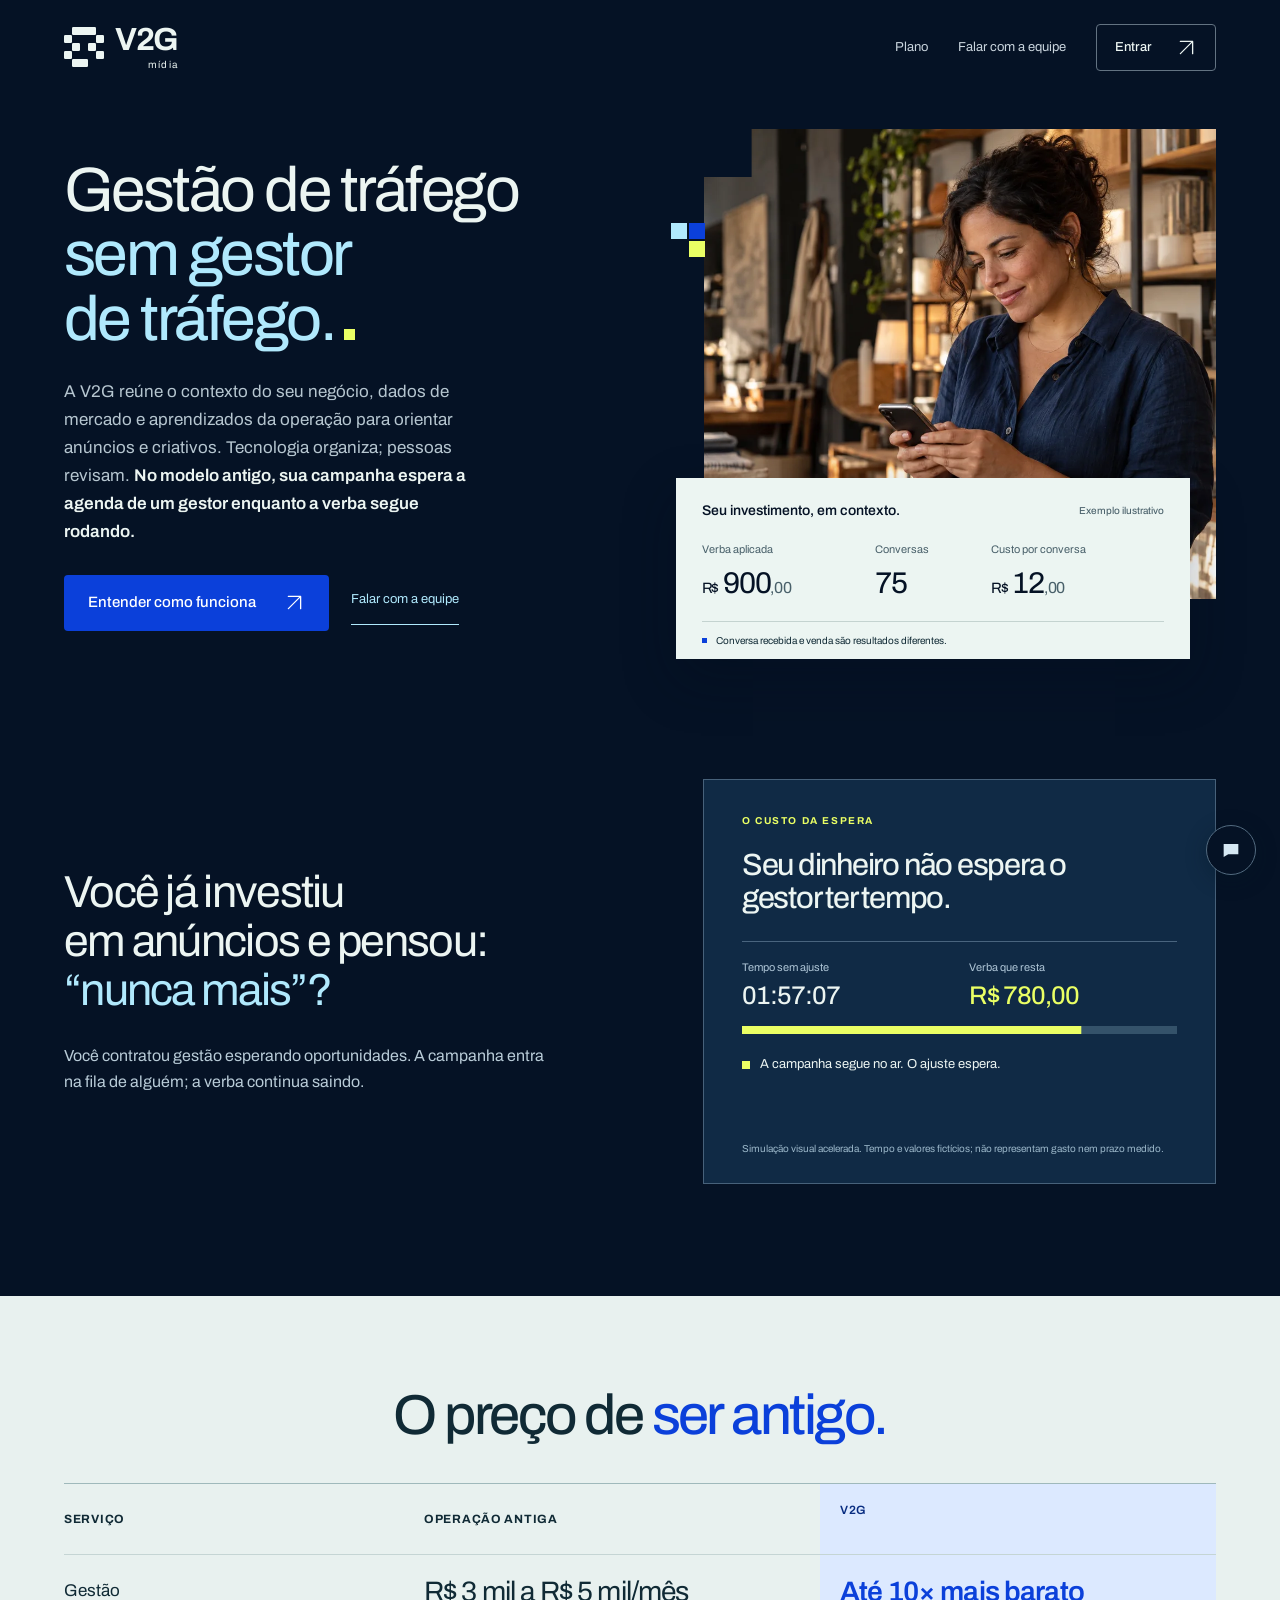
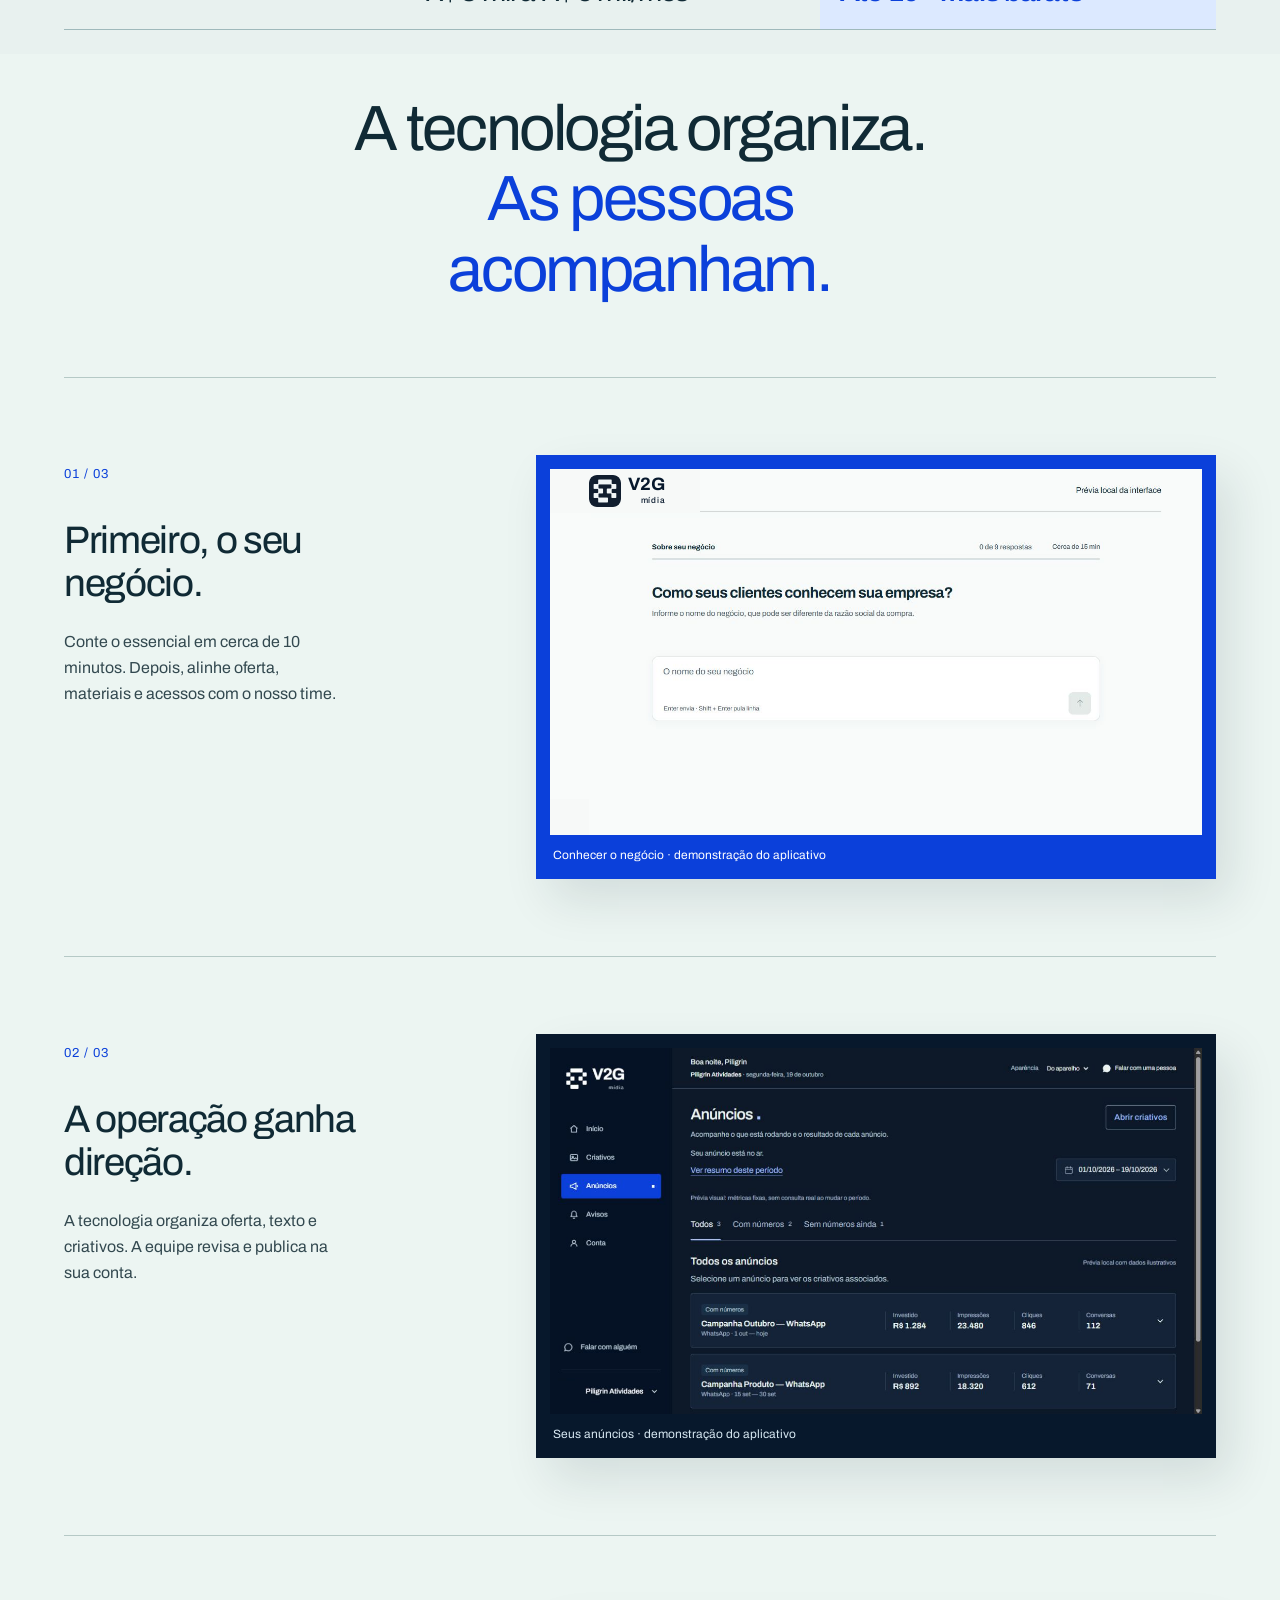
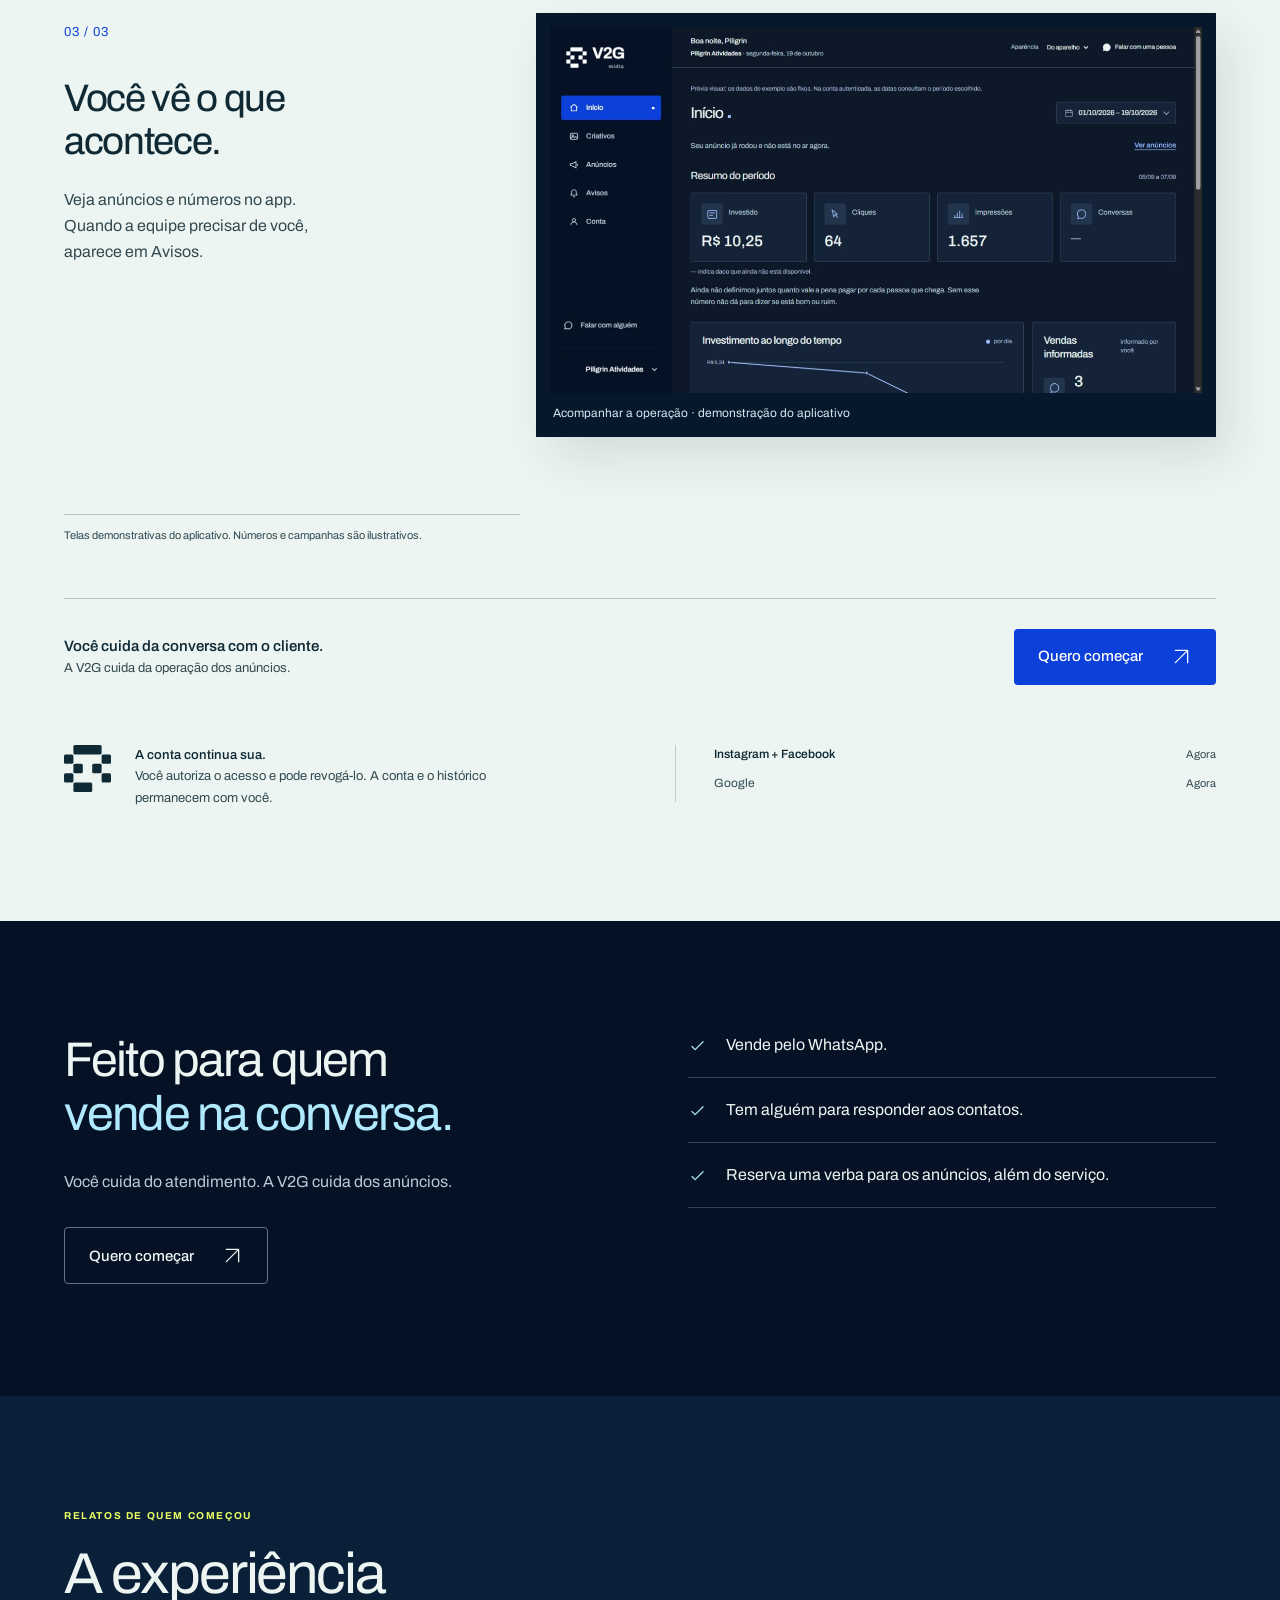
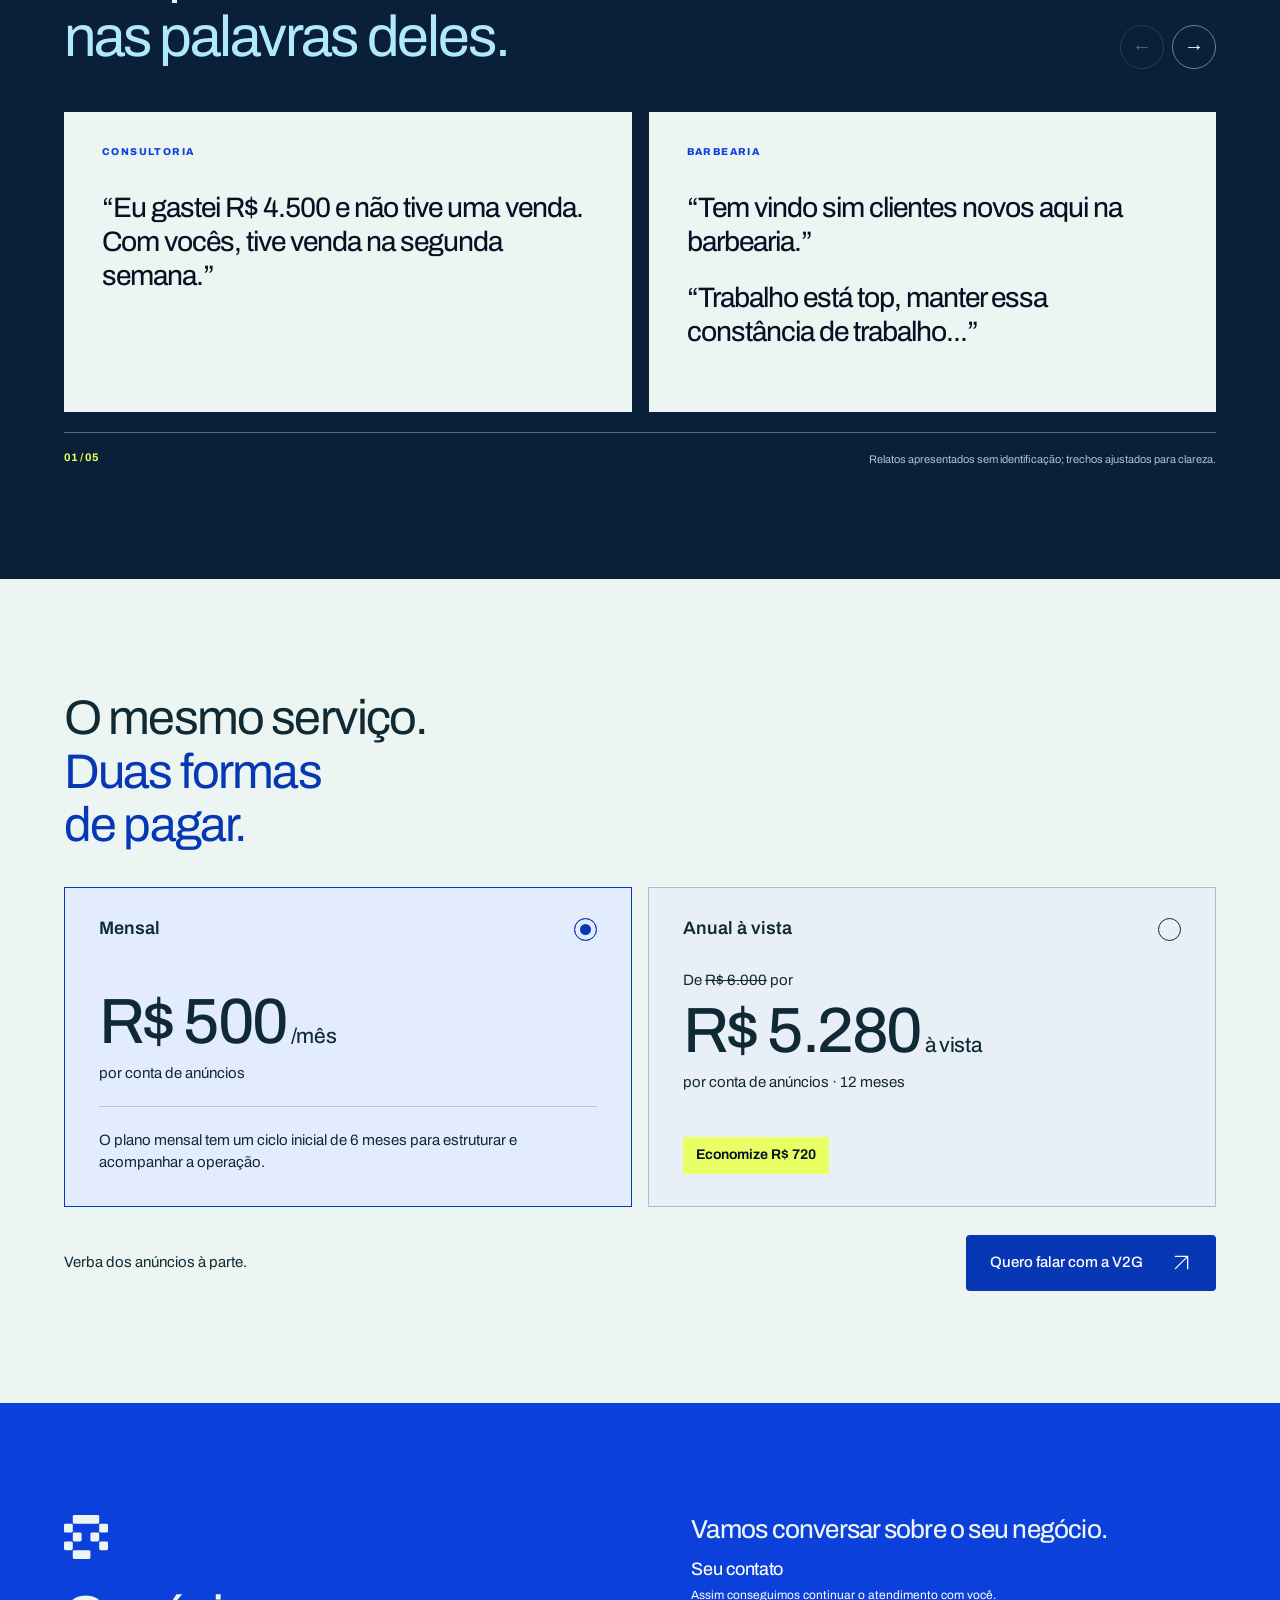
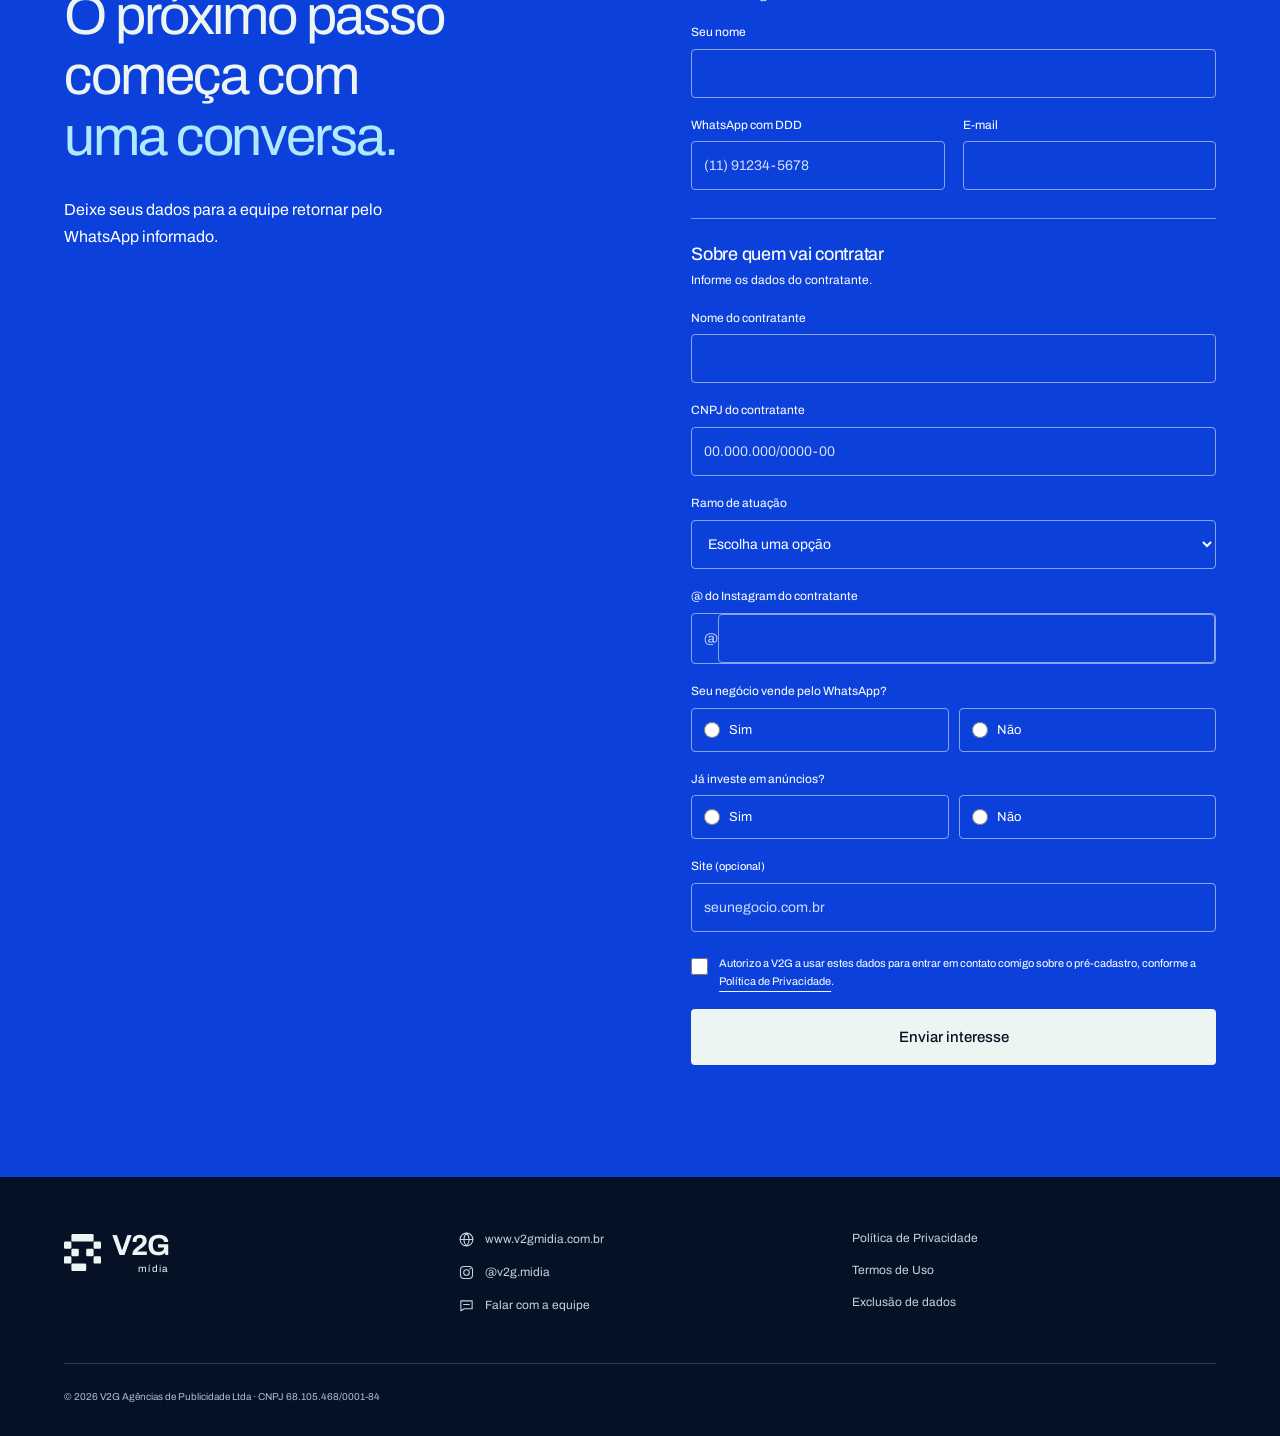
==== commit dc2c5f4d: "Publica LP revisada" ====
--- a/index.html
+++ b/index.html
@@ -35,10 +35,11 @@
 <link rel="stylesheet" href="/assets/contraste.v1.css">
 <link rel="stylesheet" href="/assets/preview-copy.css?v=20261028">
 <link rel="stylesheet" href="/assets/preview-produto.css?v=20261028">
+<link rel="stylesheet" href="/assets/comparacao-planos.v1.css?v=3">
 </head>
 <body id="inicio">
 <a class="pular" href="#conteudo">Pular para o conteúdo</a>
-<header class="site-header"><div class="wrap header-inner"><a href="#inicio" class="brand"><svg viewBox="0 0 50 50" aria-hidden="true"><use href="/assets/marca/simbolo.svg#v2g"/></svg><span>V2G<small>mídia</small></span></a><nav aria-label="Navegação principal"><a href="#plano" class="nav-text nav-conversao">Plano</a><a href="#pre-cadastro" class="nav-text nav-conversao">Falar com a equipe</a><a class="button button-small button-outline" href="https://v2g-deploy-webapp.vercel.app/entrar?modo=login" data-app-link="login">Entrar <svg class="arrow" viewBox="0 0 24 24" aria-hidden="true"><path d="M5 19 19 5M5 5h14v14"/></svg></a></nav></div><div class="reading-progress" aria-hidden="true"></div></header>
+<header class="site-header"><div class="wrap header-inner"><a href="#inicio" class="brand"><svg viewBox="0 0 50 50" aria-hidden="true"><use href="/assets/marca/simbolo.svg#v2g"/></svg><span>V2G<small>mídia</small></span></a><nav aria-label="Navegação principal"><a href="#plano" class="nav-text nav-conversao">Plano</a><a href="#pre-cadastro" class="nav-text nav-conversao">Falar com a equipe</a><a class="button button-small button-outline" href="https://app.v2gmidia.com.br/entrar" data-app-link="login">Entrar <svg class="arrow" viewBox="0 0 24 24" aria-hidden="true"><path d="M5 19 19 5M5 5h14v14"/></svg></a></nav></div><div class="reading-progress" aria-hidden="true"></div></header>
 <main id="conteudo">
 <section class="hero wrap" aria-labelledby="hero-titulo">
   <div class="hero-copy"><h1 id="hero-titulo" data-reveal><span class="reveal-line">Gestão de tráfego</span> <span class="reveal-line"><em>sem gestor</em></span> <span class="reveal-line"><em>de tráfego.</em><span class="square" aria-hidden="true"></span></span></h1><p>A V2G reúne o contexto do seu negócio, dados de mercado e aprendizados da operação para orientar anúncios e criativos. Tecnologia organiza; pessoas revisam. <strong>No modelo antigo, sua campanha espera a agenda de um gestor enquanto a verba segue rodando.</strong></p><div class="hero-actions"><a class="button button-blue" href="#o-que-faz">Entender como funciona <svg class="arrow" viewBox="0 0 24 24" aria-hidden="true"><path d="M5 19 19 5M5 5h14v14"/></svg></a><a class="text-link" href="#pre-cadastro">Falar com a equipe</a></div></div>
@@ -48,9 +49,7 @@
   <div class="wrap split">
     <div class="section-copy">
       <h2 id="problema-titulo" data-reveal><span class="reveal-line">Você já investiu</span> <span class="reveal-line">em anúncios e pensou:</span> <span class="reveal-line"><em>“nunca mais”?</em></span></h2>
-      <p>Você contratou gestão esperando oportunidades. Se a campanha fica na fila de alguém, os ajustes atrasam enquanto a verba continua saindo.</p>
-      <p>Foi dessa frustração que nasceu a V2G: tirar o trabalho repetitivo da fila e dar direção a cada decisão.</p>
-      <a class="text-link" href="#o-que-faz">Veja o que muda na operação <svg class="arrow" viewBox="0 0 24 24" aria-hidden="true"><path d="M5 19 19 5M5 5h14v14"/></svg></a>
+      <p>Você contratou gestão esperando oportunidades. A campanha entra na fila de alguém; a verba continua saindo.</p>
     </div>
     <figure class="pain-clock" data-pain-clock aria-labelledby="pain-clock-caption">
       <span class="pain-clock-kicker">O CUSTO DA ESPERA</span>
@@ -63,17 +62,29 @@
   </div>
 </section>
 
+<section class="cost-comparison" aria-labelledby="comparacao-titulo">
+  <div class="wrap cost-comparison-inner">
+    <div class="cost-comparison-intro">
+      <h2 id="comparacao-titulo" data-reveal><span class="reveal-line">O preço de</span> <span class="reveal-line"><em>ser antigo.</em></span></h2>
+    </div>
+    <div class="cost-comparison-table" role="table" aria-label="Comparação de mensalidade de gestão de anúncios">
+      <div class="cost-comparison-row cost-comparison-heading" role="row"><span role="columnheader">Serviço</span><span role="columnheader">Operação antiga</span><span role="columnheader">V2G</span></div>
+      <div class="cost-comparison-row" role="row"><span role="cell">Gestão</span><span role="cell"><a class="cost-comparison-source" href="https://www.instagrowbrasil.com/gestao-de-trafego-pago/" target="_blank" rel="noopener" aria-label="Ver planos de gestão publicados de R$ 3 mil e R$ 5 mil por mês">R$ 3 mil a R$ 5 mil/mês</a></span><span role="cell"><strong>Até 10× mais barato</strong></span></div>
+    </div>
+  </div>
+</section>
+
 <section class="section product-story" id="o-que-faz" aria-labelledby="produto-titulo">
   <div class="wrap">
     <div class="product-intro" id="como-funciona">
-      <div class="product-intro-copy"><h2 id="produto-titulo" data-reveal><span class="reveal-line">A tecnologia organiza.</span> <span class="reveal-line"><em>As pessoas acompanham.</em></span></h2><p>Veja as etapas da operação e as telas do aplicativo.</p></div>
+      <div class="product-intro-copy"><h2 id="produto-titulo" data-reveal><span class="reveal-line">A tecnologia organiza.</span> <span class="reveal-line"><em>As pessoas acompanham.</em></span></h2></div>
     </div>
     <div class="product-steps">
       <article class="product-step">
         <div class="product-step-copy">
           <span class="product-index">01 / 03</span>
           <h3>Primeiro, o seu negócio.</h3>
-          <p>Em cerca de 15 minutos, você conta o essencial. Depois, conversa com um gestor para alinhar oferta, materiais e acessos.</p>
+          <p>Conte o essencial em cerca de 10 minutos. Depois, alinhe oferta, materiais e acessos com o nosso time.</p>
         </div>
         <figure class="product-frame product-frame-light">
           <div class="product-screen product-screen-light"><img src="/assets/preview-produto/negocio-original.jpg" width="1280" height="720" loading="lazy" alt="Tela da prévia do WebApp mostrando as perguntas iniciais sobre o negócio."><span class="product-screen-brand" aria-hidden="true"><img src="/assets/preview-produto/icone-webapp.png" width="512" height="512" alt=""><span>V2G<small>mídia</small></span></span><span class="product-screen-badge-mask" aria-hidden="true"></span></div>
@@ -84,7 +95,7 @@
         <div class="product-step-copy">
           <span class="product-index">02 / 03</span>
           <h3>A operação ganha direção.</h3>
-          <p>A tecnologia organiza oferta, texto e criativos. A equipe revisa e publica a campanha na sua conta quando materiais e acessos estão prontos.</p>
+          <p>A tecnologia organiza oferta, texto e criativos. A equipe revisa e publica na sua conta.</p>
         </div>
         <figure class="product-frame">
           <div class="product-screen"><img src="/assets/preview-produto/anuncios-original.jpg" width="1265" height="712" loading="lazy" alt="Tela de demonstração do WebApp com a lista de anúncios e dados ilustrativos."><span class="product-screen-badge-mask product-screen-badge-mask-dark" aria-hidden="true"></span></div>
@@ -95,7 +106,7 @@
         <div class="product-step-copy">
           <span class="product-index">03 / 03</span>
           <h3>Você vê o que acontece.</h3>
-          <p>No app, acompanha anúncios e números disponíveis. Quando a equipe precisa de uma revisão ou do seu retorno sobre os contatos, isso aparece em Avisos.</p>
+          <p>Veja anúncios e números no app. Quando a equipe precisar de você, aparece em Avisos.</p>
         </div>
         <figure class="product-frame">
           <div class="product-screen"><img src="/assets/preview-produto/inicio-original.jpg" width="1265" height="712" loading="lazy" alt="Tela de demonstração do início do WebApp, com resumo de campanha e dados ilustrativos."><span class="product-screen-badge-mask product-screen-badge-mask-dark" aria-hidden="true"></span></div>
@@ -105,39 +116,54 @@
     </div>
     <p class="product-disclaimer">Telas demonstrativas do aplicativo. Números e campanhas são ilustrativos.</p>
     <div class="product-close"><p><strong>Você cuida da conversa com o cliente.</strong>A V2G cuida da operação dos anúncios.</p><a class="button button-blue" href="#pre-cadastro">Quero começar<svg class="arrow" viewBox="0 0 24 24" aria-hidden="true"><path d="M5 19 19 5M5 5h14v14"/></svg></a></div>
-    <div class="ownership-band"><div><svg viewBox="0 0 50 50" aria-hidden="true"><use href="/assets/marca/simbolo.svg#v2g"/></svg><p><strong>A conta continua sua.</strong><br>Você autoriza o acesso e pode revogá-lo. A conta e o histórico permanecem com você.</p></div><div class="channels"><p><strong>Instagram + Facebook</strong><span>Agora</span></p><p>Google<span>Agora</span></p><p>ChatGPT Ads<span>No radar</span></p></div></div>
-  </div>
-</section>
-<section class="section feedback-section" id="relatos" aria-labelledby="relatos-titulo"><div class="wrap"><div class="feedback-head"><div><p class="feedback-kicker">RELATOS DE QUEM COMEÇOU</p><h2 id="relatos-titulo" data-reveal><span class="reveal-line">A experiência</span> <span class="reveal-line"><em>nas palavras deles.</em></span></h2></div><div class="feedback-controls"><button type="button" data-feedback-prev aria-label="Ver depoimento anterior">←</button><button type="button" data-feedback-next aria-label="Ver próximo depoimento">→</button></div></div><div class="feedback-track" data-feedback-track tabindex="0" role="region" aria-label="Depoimentos; deslize para ver mais"><article class="feedback-card"><span class="feedback-sector">CONSULTORIA</span><blockquote>“Eu gastei R$ 4.500 e não tive uma venda. Com vocês, tive venda na segunda semana.”</blockquote></article><article class="feedback-card"><span class="feedback-sector">BARBEARIA</span><blockquote><p>“Tem vindo sim clientes novos aqui na barbearia.”</p><p>“Trabalho está top, manter essa constância de trabalho...”</p></blockquote></article><article class="feedback-card"><span class="feedback-sector">SEGUROS</span><blockquote>“Esta semana os leads começaram a chegar! Ontem e hoje chegaram cinco cotações.”</blockquote></article><article class="feedback-card"><span class="feedback-sector">ARBORISMO</span><blockquote>“Nunca tinha rodado anúncios. Em quatro dias, já apresentei quatro propostas.”</blockquote></article></div><div class="feedback-foot"><span data-feedback-count>01 / 04</span><p>Relatos apresentados sem identificação; trechos ajustados para clareza.</p></div></div></section>
-
-<section class="section audience" id="para-quem" aria-labelledby="quem-titulo"><div class="wrap audience-grid"><div><h2 id="quem-titulo" data-reveal><span class="reveal-line">Feito para quem</span> <span class="reveal-line"><em>vende na conversa.</em></span></h2><p>Você cuida do atendimento. A V2G cuida dos anúncios.</p><a class="button button-outline" href="#pre-cadastro">Quero começar<svg class="arrow" viewBox="0 0 24 24" aria-hidden="true"><path d="M5 19 19 5M5 5h14v14"/></svg></a></div><div class="audience-content"><ul class="check-list"><li><svg viewBox="0 0 24 24" aria-hidden="true"><path d="M5 12l4 4L19 6"/></svg><span>Vende pelo WhatsApp.</span></li><li><svg viewBox="0 0 24 24" aria-hidden="true"><path d="M5 12l4 4L19 6"/></svg><span>Tem alguém para responder aos contatos.</span></li><li><svg viewBox="0 0 24 24" aria-hidden="true"><path d="M5 12l4 4L19 6"/></svg><span>Reserva uma verba para os anúncios, além do serviço.</span></li></ul><p class="audience-document">Para contratar, o negócio precisa de CNPJ ativo. A equipe confirma a situação cadastral antes da compra.</p></div></div></section>
-
-<section class="section plan-section" id="plano" aria-labelledby="plano-titulo">
-  <div class="wrap plan-layout">
-    <div class="plan-copy">
-      <h2 id="plano-titulo" data-reveal><span class="reveal-line">Mídia tratada</span> <span class="reveal-line"><em>como investimento.</em></span></h2>
-      <p>Uma equipe por perto para preparar e revisar os anúncios, ler os números disponíveis com você e discutir o próximo passo.</p>
-      <ul class="plan-includes">
-        <li>Preparação e revisão das campanhas no Instagram, Facebook e Google.</li>
-        <li>Acompanhamento da verba e dos sinais disponíveis das campanhas.</li>
-        <li>Conversa sobre os contatos recebidos, seus materiais e as próximas decisões.</li>
-      </ul>
-      <p class="plan-fit">Para negócios que vendem pelo WhatsApp. Contratação com CNPJ ativo, confirmado pela equipe.</p>
-    </div>
-    <div class="plan-offer">
-      <h3>Investimento no serviço</h3>
-      <p class="plan-price"><span>R$</span> 500<span>/mês</span></p>
-      <p class="plan-unit">por conta de anúncios, com pagamento mensal</p>
-      <dl class="plan-terms"><div><dt>Permanência mínima</dt><dd>6 meses</dd></div><div><dt>Verba de mídia</dt><dd>Separada da mensalidade</dd></div></dl>
-      <div class="plan-annual"><span>Se preferir pagar 12 meses à vista</span><strong>R$ 5.280 no total, por conta</strong><p>São R$ 720 a menos (12%) em relação a 12 mensalidades de R$ 500. É a mesma operação, com outra forma de pagamento.</p></div>
-      <a class="button button-blue" href="#pre-cadastro">Quero contratar a V2G <svg class="arrow" viewBox="0 0 24 24" aria-hidden="true"><path d="M5 19 19 5M5 5h14v14"/></svg></a>
-      <p class="plan-assisted">Primeiro você envia seu interesse. A equipe confirma os requisitos e apresenta as condições antes da contratação. O envio não cria pedido, cobrança ou acesso.</p>
-    </div>
-  </div>
-</section>
-
-<section class="section registration" id="pre-cadastro" aria-labelledby="form-titulo" tabindex="-1"><div class="wrap registration-grid"><div class="registration-copy"><div class="form-symbol" aria-hidden="true"><svg viewBox="0 0 50 50" aria-hidden="true"><use href="/assets/marca/simbolo.svg#v2g"/></svg></div><h2 id="form-titulo" data-reveal><span class="reveal-line">O próximo passo</span> <span class="reveal-line">começa com</span> <span class="reveal-line"><em>uma conversa.</em></span></h2><p>Deixe seu contato e conte um pouco sobre o negócio. Depois do envio, você pode continuar a conversa com a equipe pelo WhatsApp.</p><div class="registration-note"><span class="square" aria-hidden="true"></span><p>Primeiro, seus dados. Depois, a conversa.<br>O envio não gera cobrança e não confirma uma contratação.</p></div><a class="text-link" href="https://wa.me/5521980351531" target="_blank" rel="noopener">Ainda tem alguma dúvida? Chame no WhatsApp <svg class="arrow" viewBox="0 0 24 24" aria-hidden="true"><path d="M5 19 19 5M5 5h14v14"/></svg></a></div><div class="form-caixa" id="form-caixa"><h3>Vamos conversar sobre o seu negócio.</h3><p class="form-intro">Para contratar, comece por aqui. Para tirar dúvidas, fale no WhatsApp.</p><form id="form-pre-cadastro" action="/api/pre-cadastro" method="post" novalidate>
-          <p class="form-aviso">Todos os campos são obrigatórios, menos o site.</p>
+    <div class="ownership-band"><div><svg viewBox="0 0 50 50" aria-hidden="true"><use href="/assets/marca/simbolo.svg#v2g"/></svg><p><strong>A conta continua sua.</strong><br>Você autoriza o acesso e pode revogá-lo. A conta e o histórico permanecem com você.</p></div><div class="channels"><p><strong>Instagram + Facebook</strong><span>Agora</span></p><p>Google<span>Agora</span></p></div></div>
+  </div>
+</section>
+<section class="section audience" id="para-quem" aria-labelledby="quem-titulo"><div class="wrap audience-grid"><div><h2 id="quem-titulo" data-reveal><span class="reveal-line">Feito para quem</span> <span class="reveal-line"><em>vende na conversa.</em></span></h2><p>Você cuida do atendimento. A V2G cuida dos anúncios.</p><a class="button button-outline" href="#pre-cadastro">Quero começar<svg class="arrow" viewBox="0 0 24 24" aria-hidden="true"><path d="M5 19 19 5M5 5h14v14"/></svg></a></div><div class="audience-content"><ul class="check-list"><li><svg viewBox="0 0 24 24" aria-hidden="true"><path d="M5 12l4 4L19 6"/></svg><span>Vende pelo WhatsApp.</span></li><li><svg viewBox="0 0 24 24" aria-hidden="true"><path d="M5 12l4 4L19 6"/></svg><span>Tem alguém para responder aos contatos.</span></li><li><svg viewBox="0 0 24 24" aria-hidden="true"><path d="M5 12l4 4L19 6"/></svg><span>Reserva uma verba para os anúncios, além do serviço.</span></li></ul></div></div></section>
+
+<section class="section feedback-section" id="relatos" aria-labelledby="relatos-titulo"><div class="wrap"><div class="feedback-head"><div><p class="feedback-kicker">RELATOS DE QUEM COMEÇOU</p><h2 id="relatos-titulo" data-reveal><span class="reveal-line">A experiência</span> <span class="reveal-line"><em>nas palavras deles.</em></span></h2></div><div class="feedback-controls"><button type="button" data-feedback-prev aria-label="Ver depoimento anterior">←</button><button type="button" data-feedback-next aria-label="Ver próximo depoimento">→</button></div></div><div class="feedback-track" data-feedback-track tabindex="0" role="region" aria-label="Depoimentos; deslize para ver mais"><article class="feedback-card"><span class="feedback-sector">CONSULTORIA</span><blockquote>“Eu gastei R$ 4.500 e não tive uma venda. Com vocês, tive venda na segunda semana.”</blockquote></article><article class="feedback-card"><span class="feedback-sector">BARBEARIA</span><blockquote><p>“Tem vindo sim clientes novos aqui na barbearia.”</p><p>“Trabalho está top, manter essa constância de trabalho...”</p></blockquote></article><article class="feedback-card"><span class="feedback-sector">SEGUROS</span><blockquote>“Esta semana os leads começaram a chegar! Ontem e hoje chegaram cinco cotações.”</blockquote></article><article class="feedback-card"><span class="feedback-sector">ARBORISMO</span><blockquote>“Nunca tinha rodado anúncios. Em quatro dias, já apresentei quatro propostas.”</blockquote></article><article class="feedback-card"><span class="feedback-sector">MOTOS ELÉTRICAS</span><blockquote>“Começamos há dois meses. Nesse período, a movimentação das vendas aumentou muito.”</blockquote></article></div><div class="feedback-foot"><span data-feedback-count>01 / 05</span><p>Relatos apresentados sem identificação; trechos ajustados para clareza.</p></div></div></section>
+
+
+
+<section class="section plan-section pricing-preview" id="plano" aria-labelledby="plano-titulo">
+  <div class="wrap pricing-wrap">
+    <div class="pricing-intro">
+      <h2 id="plano-titulo" data-reveal><span class="reveal-line">O mesmo serviço.</span> <span class="reveal-line"><em>Duas formas de pagar.</em></span></h2>
+    </div>
+
+    <fieldset class="pricing-options" aria-describedby="pricing-media-note">
+      <legend class="sr-only">Forma de pagamento de interesse</legend>
+      <label class="pricing-option pricing-option-monthly">
+        <input type="radio" name="pricing-preview-choice" value="mensal" checked>
+        <span class="pricing-option-head"><span>Mensal</span><span class="pricing-radio" aria-hidden="true"></span></span>
+        <strong class="pricing-main-value">R$ 500<span>/mês</span></strong>
+        <span class="pricing-unit">por conta de anúncios</span>
+        <span class="pricing-rule">O plano mensal tem um ciclo inicial de 6 meses para estruturar e acompanhar a operação.</span>
+      </label>
+      <label class="pricing-option pricing-option-annual">
+        <input type="radio" name="pricing-preview-choice" value="anual">
+        <span class="pricing-option-head"><span>Anual à vista</span><span class="pricing-radio" aria-hidden="true"></span></span>
+        <span class="pricing-before">De <s>R$ 6.000</s> por</span>
+        <strong class="pricing-main-value">R$ 5.280<span>à vista</span></strong>
+        <span class="pricing-unit">por conta de anúncios · 12 meses</span>
+        <span class="pricing-saving">Economize R$ 720</span>
+      </label>
+    </fieldset>
+
+    <div class="pricing-action">
+      <p id="pricing-media-note">Verba dos anúncios à parte.</p>
+      <div class="pricing-actions">
+        <div class="pricing-purchase" id="pricing-purchase" hidden>
+          <button type="button" id="comprar-online" class="button button-outline pricing-cta" disabled aria-describedby="checkout-note">Comprar online</button>
+          <small id="checkout-note">Checkout em preparação.</small>
+        </div>
+        <a class="button button-blue pricing-cta" href="#pre-cadastro">Quero falar com a V2G <svg class="arrow" viewBox="0 0 24 24" aria-hidden="true"><path d="M5 19 19 5M5 5h14v14"/></svg></a>
+      </div>
+    </div>
+  </div>
+</section>
+
+<section class="section registration" id="pre-cadastro" aria-labelledby="form-titulo" tabindex="-1"><div class="wrap registration-grid"><div class="registration-copy"><div class="form-symbol" aria-hidden="true"><svg viewBox="0 0 50 50" aria-hidden="true"><use href="/assets/marca/simbolo.svg#v2g"/></svg></div><h2 id="form-titulo" data-reveal><span class="reveal-line">O próximo passo</span> <span class="reveal-line">começa com</span> <span class="reveal-line"><em>uma conversa.</em></span></h2><p>Deixe seus dados para a equipe retornar pelo WhatsApp informado.</p></div><div class="form-caixa" id="form-caixa"><h3>Vamos conversar sobre o seu negócio.</h3><form id="form-pre-cadastro" action="/api/pre-cadastro" method="post" novalidate>
           <div class="form-section-heading"><h4>Seu contato</h4><p>Assim conseguimos continuar o atendimento com você.</p></div>
 
           <div class="campo">
@@ -158,22 +184,45 @@
             <p class="erro" id="e-email"></p>
           </div>
 
-          <div class="form-section-heading form-section-business"><h4>Um pouco do seu negócio</h4><p>Esse contexto ajuda a equipe a preparar a conversa. Para contratar, é preciso ter CNPJ e vender pelo WhatsApp.</p></div>
-          <div class="campo">
-            <label for="f-negocio">Nome do negócio</label>
+          <fieldset class="campo" id="perfil-comercial" hidden>
+            <legend>Como você quer contratar?</legend>
+            <div class="opcoes">
+              <label class="opcao"><input type="radio" name="perfil" value="dono" required checked><span>Cliente direto (1 conta inicial)</span></label>
+              <label class="opcao"><input type="radio" name="perfil" value="agencia"><span>Agência (várias contas)</span></label>
+            </div>
+            <p class="erro" id="e-perfil"></p>
+          </fieldset>
+
+          <div class="form-section-heading form-section-business"><h4>Sobre quem vai contratar</h4><p>Informe os dados do contratante.</p></div>
+          <div class="campo">
+            <label for="f-negocio">Nome do contratante</label>
             <input id="f-negocio" name="negocio" type="text" autocomplete="organization" required maxlength="120">
             <p class="erro" id="e-negocio"></p>
           </div>
 
           <div class="campo">
-            <label for="f-cnpj">CNPJ da empresa</label>
+            <label for="f-cnpj">CNPJ do contratante</label>
             <input id="f-cnpj" name="cnpj" type="text" inputmode="numeric" autocomplete="off" placeholder="00.000.000/0000-00" required maxlength="18">
-            <p class="campo-ajuda">Conferimos os dígitos agora. A situação cadastral ativa é validada com a equipe antes de abrir a compra.</p>
             <p class="erro" id="e-cnpj"></p>
           </div>
 
-          <div class="campo">
-            <label for="f-nicho">Ramo do negócio</label>
+          <div class="form-agencia" id="campos-agencia" hidden>
+            <div class="campo">
+              <label for="f-quantidade-anunciantes">Quantos anunciantes pretende incluir?</label>
+              <input id="f-quantidade-anunciantes" name="quantidade_anunciantes" type="number" min="1" max="100" step="1" inputmode="numeric"><p class="erro" id="e-quantidade_anunciantes"></p>
+            </div>
+            <div class="campo">
+              <label for="f-nomes-anunciantes">Nomes dos anunciantes neste primeiro escopo</label>
+              <textarea id="f-nomes-anunciantes" name="nomes_anunciantes" rows="4" maxlength="13000" placeholder="Um nome por linha; sem documentos ou dados pessoais"></textarea>
+              <p class="erro" id="e-nomes_anunciantes"></p>
+              <p class="campo-ajuda">Esses anunciantes não são o contratante. Podemos confirmar a lista antes de qualquer compra.</p>
+            </div>
+            <p class="agencia-envio-pendente" id="agencia-envio-pendente" role="status">O envio de interesse da agência aguarda a integração segura com o cadastro comercial. Esta prévia não salva esses dados.</p>
+          </div>
+
+          <div class="form-briefing-direto" id="campos-direto">
+          <div class="campo">
+            <label for="f-nicho">Ramo de atuação</label>
             <select id="f-nicho" name="nicho" required>
               <option value="">Escolha uma opção</option>
               <option value="restaurante_delivery">Restaurante / delivery</option>
@@ -194,19 +243,11 @@
           </div>
 
           <div class="campo">
-            <label for="f-instagram">@ do Instagram do negócio</label>
+            <label for="f-instagram">@ do Instagram do contratante</label>
             <div class="com-prefixo"><span aria-hidden="true">@</span><input id="f-instagram" name="instagram" type="text" autocapitalize="none" autocorrect="off" spellcheck="false" required maxlength="31"></div>
             <p class="erro" id="e-instagram"></p>
           </div>
 
-          <fieldset class="campo">
-            <legend>Você é</legend>
-            <div class="opcoes">
-              <label class="opcao"><input type="radio" name="perfil" value="dono" required><span>Dono de negócio</span></label>
-              <label class="opcao"><input type="radio" name="perfil" value="agencia"><span>Agência ou gestor</span></label>
-            </div>
-            <p class="erro" id="e-perfil"></p>
-          </fieldset>
 
           <fieldset class="campo">
             <legend>Seu negócio vende pelo WhatsApp?</legend>
@@ -244,6 +285,8 @@
             <p class="erro" id="e-site"></p>
           </div>
 
+          </div>
+
           <!-- antispam: humanos não veem este campo -->
           <div class="pote" aria-hidden="true">
             <label for="f-empresa-url">Não preencha</label>
@@ -255,6 +298,7 @@
           <input type="hidden" name="utm_campaign">
           <input type="hidden" name="utm_content">
           <input type="hidden" name="pagina_origem">
+          <input type="hidden" name="solicitacao_id" value="">
 
           <div class="campo campo-consentimento">
             <label class="consentimento">
@@ -265,12 +309,11 @@
           </div>
 
           <p class="erro erro-geral" id="e-geral" role="alert"></p>
-          <button type="submit" class="botao botao-principal botao-largo">Enviar interesse e continuar</button>
+          <button type="submit" class="botao botao-principal botao-largo">Enviar interesse</button>
         </form><div class="enviado" id="form-enviado" tabindex="-1" hidden>
           <span class="quadrado quadrado-grande" aria-hidden="true"></span>
           <h3 class="enviado-titulo" id="enviado-titulo">Seu contato chegou<span class="ponto">.</span></h3>
-          <p id="enviado-mensagem">Seu interesse foi enviado. A equipe confirma a situação cadastral do CNPJ e os requisitos antes de orientar a compra. Isso ainda não é um pedido ou pagamento.</p>
-          <a id="contato-whatsapp" class="button button-paper" target="_blank" rel="noopener" hidden>Continuar no WhatsApp <svg class="arrow" viewBox="0 0 24 24" aria-hidden="true"><path d="M5 19 19 5M5 5h14v14"/></svg></a>
+          <p id="enviado-mensagem">Seu interesse foi enviado. A equipe retornará pelo WhatsApp informado. Isso ainda não é um pedido ou pagamento.</p>
           <p class="enviado-ajuda">Prefere voltar depois? A equipe já tem os dados enviados.</p>
         </div></div></div></section>
 
@@ -286,7 +329,7 @@
     <ul class="rodape-contatos">
       <li><a href="https://www.v2gmidia.com.br/"><svg viewBox="0 0 24 24" aria-hidden="true" fill="none" stroke="currentColor" stroke-width="1.8" stroke-linecap="round" stroke-linejoin="round"><circle cx="12" cy="12" r="9"/><path d="M3 12h18M12 3c2.5 2.7 3.8 5.7 3.8 9s-1.3 6.3-3.8 9c-2.5-2.7-3.8-5.7-3.8-9S9.5 5.7 12 3z"/></svg>www.v2gmidia.com.br</a></li>
       <li><a href="https://www.instagram.com/v2g.midia/" target="_blank" rel="noopener"><svg viewBox="0 0 24 24" aria-hidden="true" fill="none" stroke="currentColor" stroke-width="1.8" stroke-linecap="round" stroke-linejoin="round"><rect x="3.5" y="3.5" width="17" height="17" rx="5"/><circle cx="12" cy="12" r="4"/><circle cx="17.2" cy="6.8" r="1.1" fill="currentColor" stroke="none"/></svg>@v2g.midia</a></li>
-      <li><a href="#pre-cadastro"><svg viewBox="0 0 24 24" aria-hidden="true" fill="currentColor"><path d="M17.472 14.382c-.297-.149-1.758-.867-2.03-.967-.273-.099-.471-.148-.67.15-.197.297-.767.966-.94 1.164-.173.199-.347.223-.644.075-.297-.15-1.255-.463-2.39-1.475-.883-.788-1.48-1.761-1.653-2.059-.173-.297-.018-.458.13-.606.134-.133.298-.347.446-.52.149-.174.198-.298.298-.497.099-.198.05-.371-.025-.52-.075-.149-.669-1.612-.916-2.207-.242-.579-.487-.5-.669-.51-.173-.008-.371-.01-.57-.01-.198 0-.52.074-.792.372-.272.297-1.04 1.016-1.04 2.479 0 1.462 1.065 2.875 1.213 3.074.149.198 2.096 3.2 5.077 4.487.709.306 1.262.489 1.694.625.712.227 1.36.195 1.871.118.571-.085 1.758-.719 2.006-1.413.248-.694.248-1.289.173-1.413-.074-.124-.272-.198-.57-.347m-5.421 7.403h-.004a9.87 9.87 0 0 1-5.031-1.378l-.361-.214-3.741.982.998-3.648-.235-.374a9.86 9.86 0 0 1-1.51-5.26c.001-5.45 4.436-9.884 9.888-9.884 2.64 0 5.122 1.03 6.988 2.898a9.825 9.825 0 0 1 2.893 6.994c-.003 5.45-4.437 9.884-9.885 9.884m8.413-18.297A11.815 11.815 0 0 0 12.05 0C5.495 0 .16 5.335.157 11.892c0 2.096.547 4.142 1.588 5.945L.057 24l6.305-1.654a11.882 11.882 0 0 0 5.683 1.448h.005c6.554 0 11.89-5.335 11.893-11.893a11.821 11.821 0 0 0-3.48-8.413z"/></svg>Falar com a equipe</a></li>
+      <li><a href="#pre-cadastro"><svg viewBox="0 0 24 24" aria-hidden="true" fill="none" stroke="currentColor" stroke-width="1.8" stroke-linecap="round" stroke-linejoin="round"><path d="M4 5.5h16v11H9l-5 3v-14z"/><path d="M8 10.5h8"/></svg>Falar com a equipe</a></li>
     </ul>
     <ul class="rodape-legais">
       <li><a href="/privacidade">Política de Privacidade</a></li>
@@ -299,7 +342,7 @@
 <!--/RODAPE-->
 <nav aria-label="Atalhos de contato">
 <div class="barra-fixa" id="barra-fixa"><span>Anúncios com mais clareza.</span><a class="button button-blue button-small" href="#pre-cadastro">Falar com a equipe<svg class="arrow" viewBox="0 0 24 24" aria-hidden="true"><path d="M5 19 19 5M5 5h14v14"/></svg></a></div>
-<a class="whats-flutua" href="https://wa.me/5521980351531" target="_blank" rel="noopener" aria-label="Falar com a V2G pelo WhatsApp"><svg viewBox="0 0 24 24" aria-hidden="true" fill="currentColor"><path d="M17.472 14.382c-.297-.149-1.758-.867-2.03-.967-.273-.099-.471-.148-.67.15-.197.297-.767.966-.94 1.164-.173.199-.347.223-.644.075-.297-.15-1.255-.463-2.39-1.475-.883-.788-1.48-1.761-1.653-2.059-.173-.297-.018-.458.13-.606.134-.133.298-.347.446-.52.149-.174.198-.298.298-.497.099-.198.05-.371-.025-.52-.075-.149-.669-1.612-.916-2.207-.242-.579-.487-.5-.669-.51-.173-.008-.371-.01-.57-.01-.198 0-.52.074-.792.372-.272.297-1.04 1.016-1.04 2.479 0 1.462 1.065 2.875 1.213 3.074.149.198 2.096 3.2 5.077 4.487.709.306 1.262.489 1.694.625.712.227 1.36.195 1.871.118.571-.085 1.758-.719 2.006-1.413.248-.694.248-1.289.173-1.413-.074-.124-.272-.198-.57-.347m-5.421 7.403h-.004a9.87 9.87 0 0 1-5.031-1.378l-.361-.214-3.741.982.998-3.648-.235-.374a9.86 9.86 0 0 1-1.51-5.26c.001-5.45 4.436-9.884 9.888-9.884 2.64 0 5.122 1.03 6.988 2.898a9.825 9.825 0 0 1 2.893 6.994c-.003 5.45-4.437 9.884-9.885 9.884m8.413-18.297A11.815 11.815 0 0 0 12.05 0C5.495 0 .16 5.335.157 11.892c0 2.096.547 4.142 1.588 5.945L.057 24l6.305-1.654a11.882 11.882 0 0 0 5.683 1.448h.005c6.554 0 11.89-5.335 11.893-11.893a11.821 11.821 0 0 0-3.48-8.413z"/></svg><span class="whats-tooltip" aria-hidden="true">Falar com a equipe</span></a>
+<a class="whats-flutua" href="#pre-cadastro" aria-label="Quero falar com a V2G"><svg viewBox="0 0 24 24" aria-hidden="true" fill="none" stroke="currentColor" stroke-width="1.8" stroke-linecap="round" stroke-linejoin="round"><path d="M4 5.5h16v11H9l-5 3v-14z"/><path d="M8 10.5h8"/></svg><span class="whats-tooltip" aria-hidden="true">Quero falar com a V2G</span></a>
 </nav>
-<script src="/assets/lp-movimento.v5.js" defer></script><script src="/assets/jornada.v6.js" defer></script><script src="/assets/lp.v6.js?contato=20261028" defer></script><script src="/assets/preview-copy.js?v=20261028" defer></script><script src="/assets/preview-produto.js?v=20261028" defer></script>
+<script src="/assets/lp-movimento.v5.js" defer></script><script src="/assets/jornada.v7.js" defer></script><script src="/assets/lp.v6.js?comercial=20261116b" defer></script><script src="/assets/preview-copy.js?v=20261113" defer></script><script src="/assets/preview-produto.js?v=20261028" defer></script>
 </body></html>
--- a/assets/contraste.v1.css
+++ b/assets/contraste.v1.css
@@ -21,3 +21,5 @@
 .campo-ajuda,
 .opcao span,
 .campo .opcional { color: #fff; }
+
+.registration .opcao:has(input:checked) > span { color: var(--navy); }
--- a/assets/comparacao-planos.v1.css
+++ b/assets/comparacao-planos.v1.css
@@ -0,0 +1,439 @@
+.cost-comparison {
+  background: #e8f1ef;
+  color: var(--ink);
+  padding: clamp(68px, 7vw, 112px) 0 24px;
+}
+.cost-comparison + .product-story { padding-top: 40px; }
+
+.cost-comparison-inner { max-width: 1280px; }
+.cost-comparison-intro { display: flex; justify-content: center; text-align: center; margin-bottom: 38px; }
+.cost-comparison h2 {
+  max-width: none;
+  margin-inline: auto;
+  font-size: clamp(30px, 4.4vw, 68px);
+  line-height: 1.05;
+  font-weight: 450;
+  letter-spacing: -.045em;
+  white-space: nowrap;
+}
+.cost-comparison h2 .reveal-line { display: inline; }
+.cost-comparison h2 em { color: var(--blue); }
+.cost-comparison-table {
+  border-top: 1px solid #9fb9bb;
+  border-bottom: 1px solid #9fb9bb;
+}
+.cost-comparison-row {
+  display: grid;
+  grid-template-columns: 1fr 1.1fr 1.1fr;
+  align-items: center;
+  border-top: 1px solid #c5d5d4;
+  min-height: 70px;
+}
+.cost-comparison-row:first-child { border-top: 0; }
+.cost-comparison-row > span {
+  padding: 18px 18px 18px 0;
+  line-height: 1.35;
+  font-size: 17px;
+}
+.cost-comparison-row > span:last-child {
+  align-self: stretch;
+  display: block;
+  padding-left: 20px;
+  color: #082c80;
+  background: #dce9ff;
+  font-weight: 600;
+}
+.cost-comparison-row:not(.cost-comparison-heading) > span:nth-child(2),
+.cost-comparison-row:not(.cost-comparison-heading) > span:last-child {
+  font-size: clamp(20px, 2.2vw, 30px);
+  letter-spacing: -.03em;
+  font-variant-numeric: tabular-nums;
+}
+.cost-comparison-row strong { color: var(--blue); font-weight: 600; }
+.cost-comparison-source { color: inherit; text-underline-offset: 4px; }
+.cost-comparison-heading > span {
+  font-size: 12px;
+  letter-spacing: .06em;
+  text-transform: uppercase;
+  font-weight: 700;
+}
+.pricing-preview {
+  background: var(--paper);
+  color: var(--ink);
+}
+
+.pricing-wrap {
+  max-width: 1280px;
+}
+
+.pricing-intro {
+  margin-bottom: 35px;
+}
+
+.pricing-intro h2 {
+  max-width: 15ch;
+}
+
+.pricing-intro h2 em {
+  color: var(--blue);
+}
+
+.pricing-options {
+  display: grid;
+  grid-template-columns: repeat(2, minmax(0, 1fr));
+  gap: 16px;
+  padding: 0;
+  margin: 0;
+  border: 0;
+  min-width: 0;
+}
+
+.pricing-option {
+  position: relative;
+  display: flex;
+  flex-direction: column;
+  min-height: 320px;
+  padding: 30px 34px 32px;
+  border: 1px solid #b7c9c8;
+  background: #f8fbfa;
+  cursor: pointer;
+  transition: background .3s var(--ease), border-color .3s var(--ease), color .3s var(--ease), transform .3s var(--ease);
+}
+
+.pricing-option input {
+  position: absolute;
+  width: 1px;
+  height: 1px;
+  margin: 0;
+  opacity: 0;
+}
+
+.pricing-option:hover {
+  transform: translateY(-3px);
+  border-color: var(--blue);
+}
+
+.pricing-option:has(input:checked) {
+  border-color: var(--blue);
+  background: #e2ecfd;
+}
+
+.pricing-option:has(input:focus-visible) {
+  outline: 3px solid var(--blue);
+  outline-offset: 4px;
+}
+
+.pricing-option-annual {
+  background: #e8eff7;
+  border-color: #a7bdd5;
+}
+
+.pricing-option-annual:has(input:checked) {
+  background: var(--navy);
+  color: var(--paper);
+}
+
+.pricing-option-head {
+  display: flex;
+  justify-content: space-between;
+  align-items: center;
+  gap: 12px;
+  font-size: 18px;
+  font-weight: 600;
+  line-height: 1.2;
+}
+
+.pricing-radio {
+  display: inline-block;
+  width: 23px;
+  height: 23px;
+  border: 1px solid currentColor;
+  border-radius: 50%;
+  flex: none;
+}
+
+.pricing-option:has(input:checked) .pricing-radio {
+  background: var(--blue);
+  border-color: var(--blue);
+  box-shadow: inset 0 0 0 5px #e2ecfd;
+}
+
+.pricing-option-annual:has(input:checked) .pricing-radio {
+  background: var(--lime);
+  border-color: var(--lime);
+  box-shadow: inset 0 0 0 5px var(--navy);
+}
+
+.pricing-main-value {
+  display: block;
+  font-size: clamp(48px, 5vw, 72px);
+  line-height: 1;
+  letter-spacing: -.04em;
+  font-weight: 450;
+  white-space: nowrap;
+  font-variant-numeric: tabular-nums;
+  margin-top: 49px;
+}
+
+.pricing-main-value span {
+  font-size: 21px;
+  letter-spacing: -.015em;
+  font-weight: 450;
+  margin-left: 4px;
+}
+
+.pricing-unit {
+  font-size: 15px;
+  line-height: 1.5;
+  margin-top: 8px;
+}
+
+.pricing-rule {
+  display: block;
+  padding-top: 22px;
+  margin-top: auto;
+  border-top: 1px solid #b7c9c8;
+  font-size: 15px;
+  line-height: 1.5;
+}
+
+.pricing-before {
+  display: block;
+  margin-top: 29px;
+  font-size: 15px;
+  line-height: 1.4;
+}
+
+.pricing-option-annual .pricing-main-value {
+  margin-top: 8px;
+}
+
+.pricing-saving {
+  display: block;
+  width: max-content;
+  max-width: 100%;
+  padding: 9px 13px;
+  margin-top: auto;
+  background: var(--lime);
+  color: var(--navy);
+  font-size: 14px;
+  font-weight: 650;
+  line-height: 1.35;
+}
+
+.pricing-action {
+  display: grid;
+  grid-template-columns: minmax(0, 1fr) auto;
+  align-items: center;
+  gap: 12px 32px;
+  padding: 28px 0 0;
+}
+
+.pricing-action > p:first-child {
+  font-size: 15px;
+  line-height: 1.5;
+}
+
+.pricing-cta {
+  grid-column: 2;
+  grid-row: 1;
+  justify-content: space-between;
+  min-width: 260px;
+}
+
+.pricing-actions {
+  grid-column: 2;
+  grid-row: 1;
+  display: flex;
+  align-items: flex-start;
+  gap: 14px;
+}
+
+.pricing-actions .pricing-cta {
+  grid-column: auto;
+  grid-row: auto;
+  min-width: 230px;
+  width: 100%;
+}
+
+.pricing-purchase {
+  display: flex;
+  flex-direction: column;
+  gap: 7px;
+  min-width: 230px;
+}
+
+.pricing-purchase .button:disabled {
+  opacity: 1;
+  color: #456168;
+  border-color: #a8bcbc;
+  background: #e4eeec;
+  cursor: not-allowed;
+  pointer-events: none;
+}
+
+.pricing-purchase small {
+  font-size: 13px;
+  line-height: 1.4;
+}
+
+.form-briefing-direto,
+.form-agencia {
+  grid-column: 1 / -1;
+  display: grid;
+  grid-template-columns: repeat(2, minmax(0, 1fr));
+  gap: 19px 18px;
+}
+
+.form-briefing-direto[hidden],
+.form-agencia[hidden] { display: none; }
+body[data-comercial-qa="true"] form:has(input[name="perfil"][value="agencia"]:checked) #campos-agencia[hidden] { display: grid !important; }
+body[data-comercial-qa="true"] form:has(input[name="perfil"][value="agencia"]:checked) #campos-direto { display: none !important; }
+body[data-comercial-qa="true"] #agencia-envio-pendente { display: none !important; }
+
+.form-agencia .campo { grid-column: 1 / -1; }
+
+.form-agencia textarea {
+  width: 100%;
+  min-height: 110px;
+  border: 1px solid #88a4ed;
+  border-radius: 4px;
+  background: transparent;
+  color: #fff;
+  padding: 12px;
+  font: inherit;
+  font-size: 14px;
+  resize: vertical;
+}
+
+.form-agencia textarea::placeholder { color: #d0ddfc; }
+
+.form-agencia .campo-ajuda,
+.agencia-envio-pendente {
+  grid-column: 1 / -1;
+  font-size: 12px;
+  line-height: 1.5;
+  color: #e0e8ff;
+}
+
+.agencia-envio-pendente {
+  padding: 13px 15px;
+  border: 1px solid #b4c8ff;
+  margin: 0;
+}
+
+@media (max-width: 1100px) {
+  .pricing-action { grid-template-columns: 1fr; }
+  .pricing-actions { grid-column: 1; grid-row: auto; }
+}
+
+@media (max-width: 850px) {
+  .pricing-intro {
+    margin-bottom: 32px;
+  }
+
+  .pricing-option {
+    padding: 26px 24px;
+  }
+
+  .pricing-main-value {
+    font-size: clamp(42px, 5.6vw, 60px);
+  }
+
+  .pricing-main-value span {
+    font-size: 17px;
+  }
+}
+
+@media (max-width: 760px) {
+  .cost-comparison { padding-top: 56px; padding-bottom: 20px; }
+  .cost-comparison + .product-story { padding-top: 30px; }
+  .cost-comparison h2 { font-size: clamp(30px, 6vw, 48px); }
+  .cost-comparison-row > span { font-size: 14px; }
+  .cost-comparison-heading > span { font-size: 11px; }
+
+  .pricing-preview {
+    padding-block: 80px;
+  }
+
+  .pricing-intro {
+    margin-bottom: 30px;
+  }
+
+  .pricing-options {
+    grid-template-columns: 1fr;
+  }
+
+  .pricing-option {
+    min-height: 286px;
+  }
+
+  .pricing-option-annual {
+    min-height: 318px;
+  }
+
+  .pricing-main-value {
+    margin-top: 33px;
+    font-size: clamp(44px, 13vw, 66px);
+  }
+
+  .pricing-before {
+    margin-top: 24px;
+  }
+
+  .pricing-action {
+    grid-template-columns: 1fr;
+    gap: 13px;
+    padding: 22px 0 0;
+  }
+
+  .pricing-cta {
+    grid-column: 1;
+    grid-row: auto;
+  }
+
+  .pricing-cta {
+    width: 100%;
+    margin-top: 4px;
+  }
+
+  .pricing-actions { flex-direction: column; width: 100%; }
+  .pricing-purchase { width: 100%; }
+
+}
+
+@media (max-width: 600px) {
+  .cost-comparison-row:not(.cost-comparison-heading) > span:nth-child(2),
+  .cost-comparison-row:not(.cost-comparison-heading) > span:last-child { font-size: 20px; }
+  .cost-comparison-row { grid-template-columns: 1fr 1fr; }
+  .cost-comparison-row > span:first-child {
+    grid-column: 1 / -1;
+    padding: 16px 0 4px;
+    font-weight: 650;
+  }
+  .cost-comparison-row > span:nth-child(2) { padding: 6px 12px 16px 0; }
+  .cost-comparison-row > span:last-child { padding: 6px 12px 16px; }
+  .cost-comparison-heading { display: none; }
+  .cost-comparison-row > span:nth-child(2)::before,
+  .cost-comparison-row > span:last-child::before {
+    display: block;
+    font-size: 10px;
+    font-weight: 700;
+    letter-spacing: .05em;
+    text-transform: uppercase;
+    margin-bottom: 5px;
+  }
+  .cost-comparison-row > span:nth-child(2)::before { content: 'Operação antiga'; }
+  .cost-comparison-row > span:last-child::before { content: 'V2G'; }
+  .cost-comparison-row > span:last-child { display: block; }
+}
+
+@media (prefers-reduced-motion: reduce) {
+  .pricing-option {
+    transition: none;
+  }
+
+  .pricing-option:hover {
+    transform: none;
+  }
+}
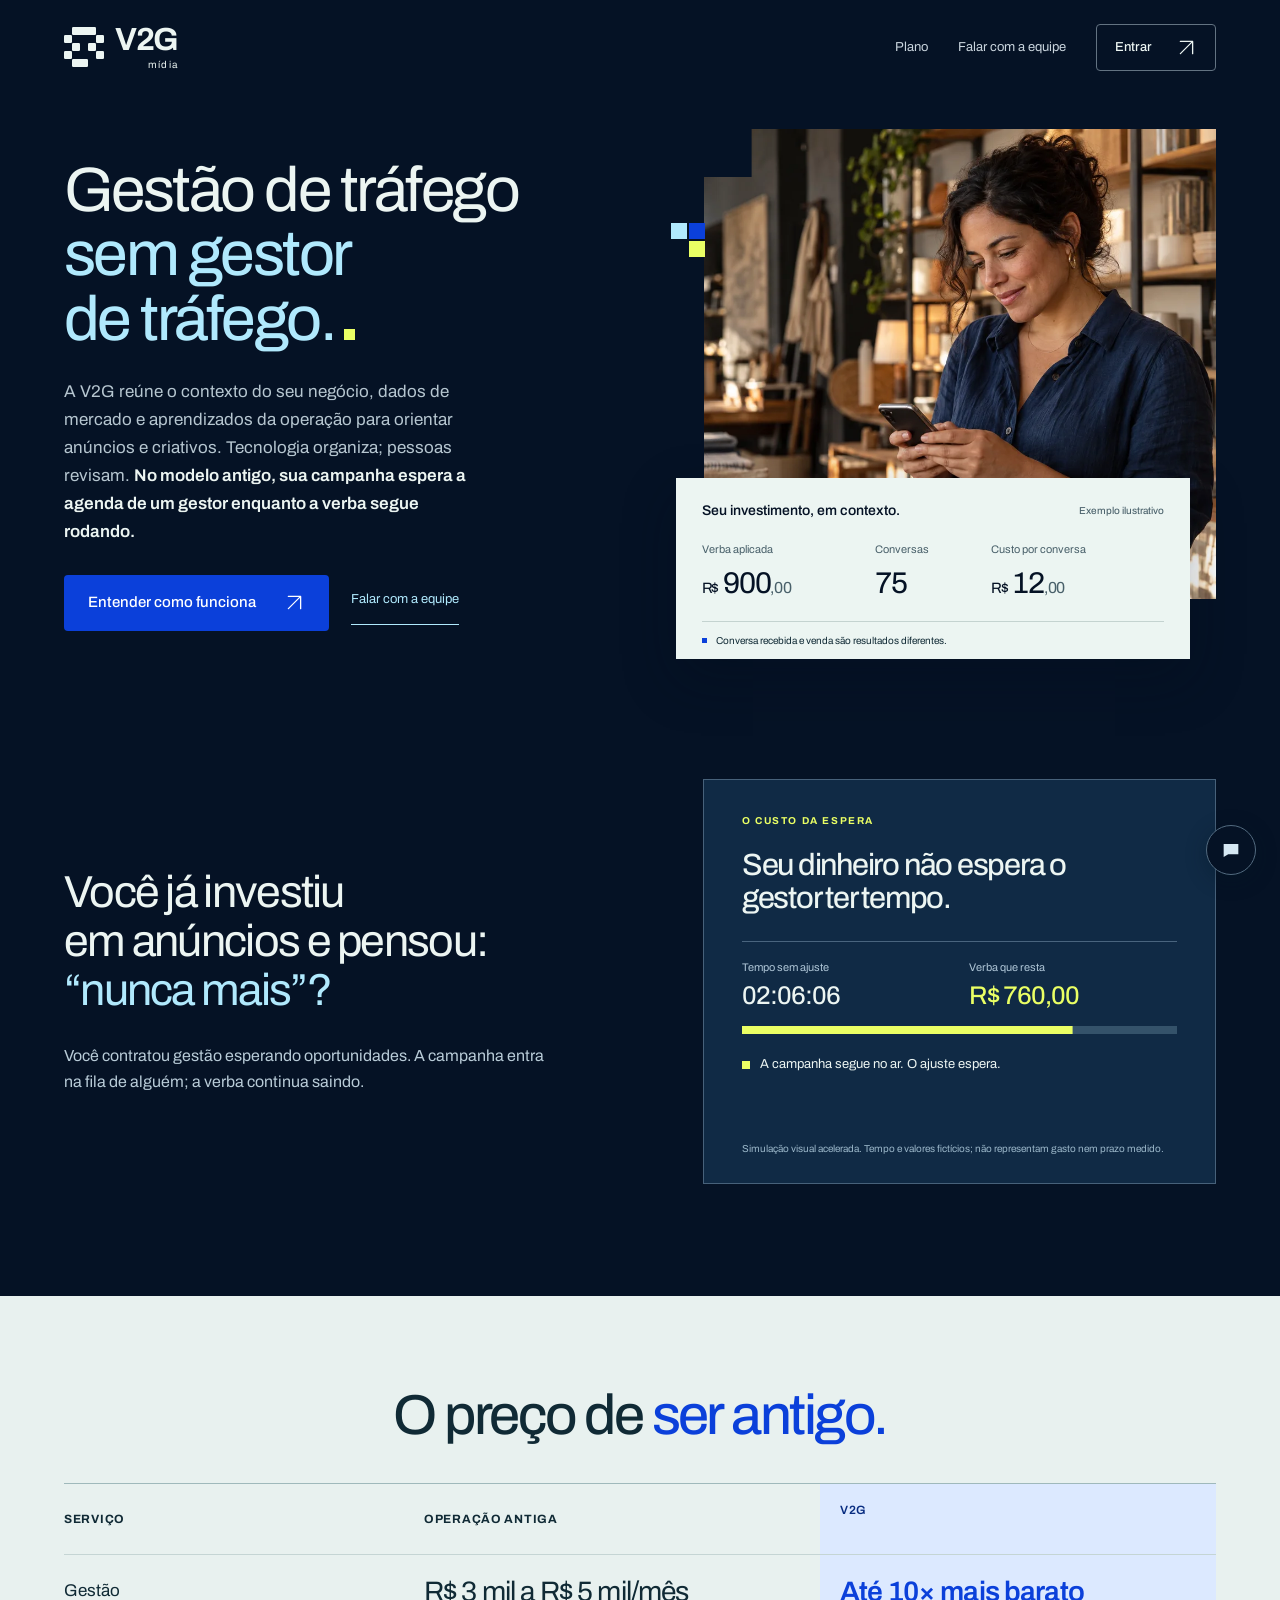
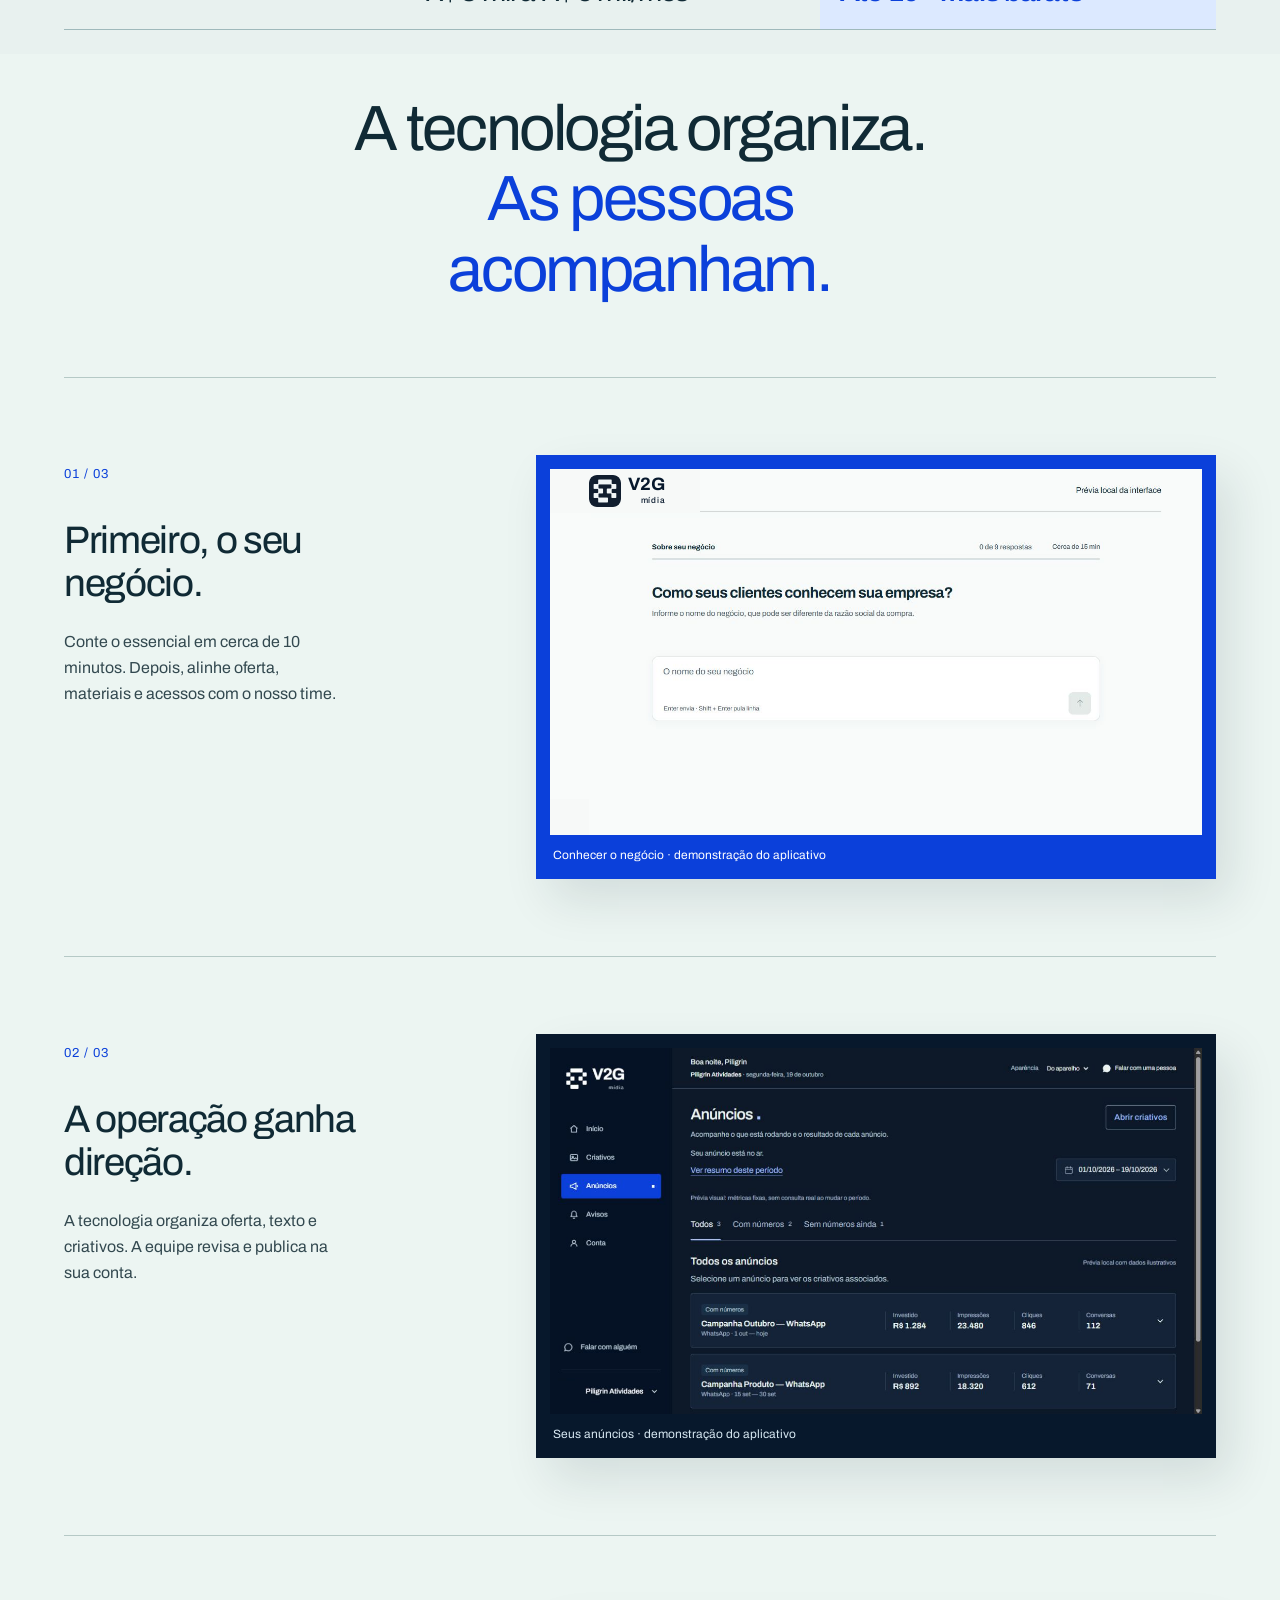
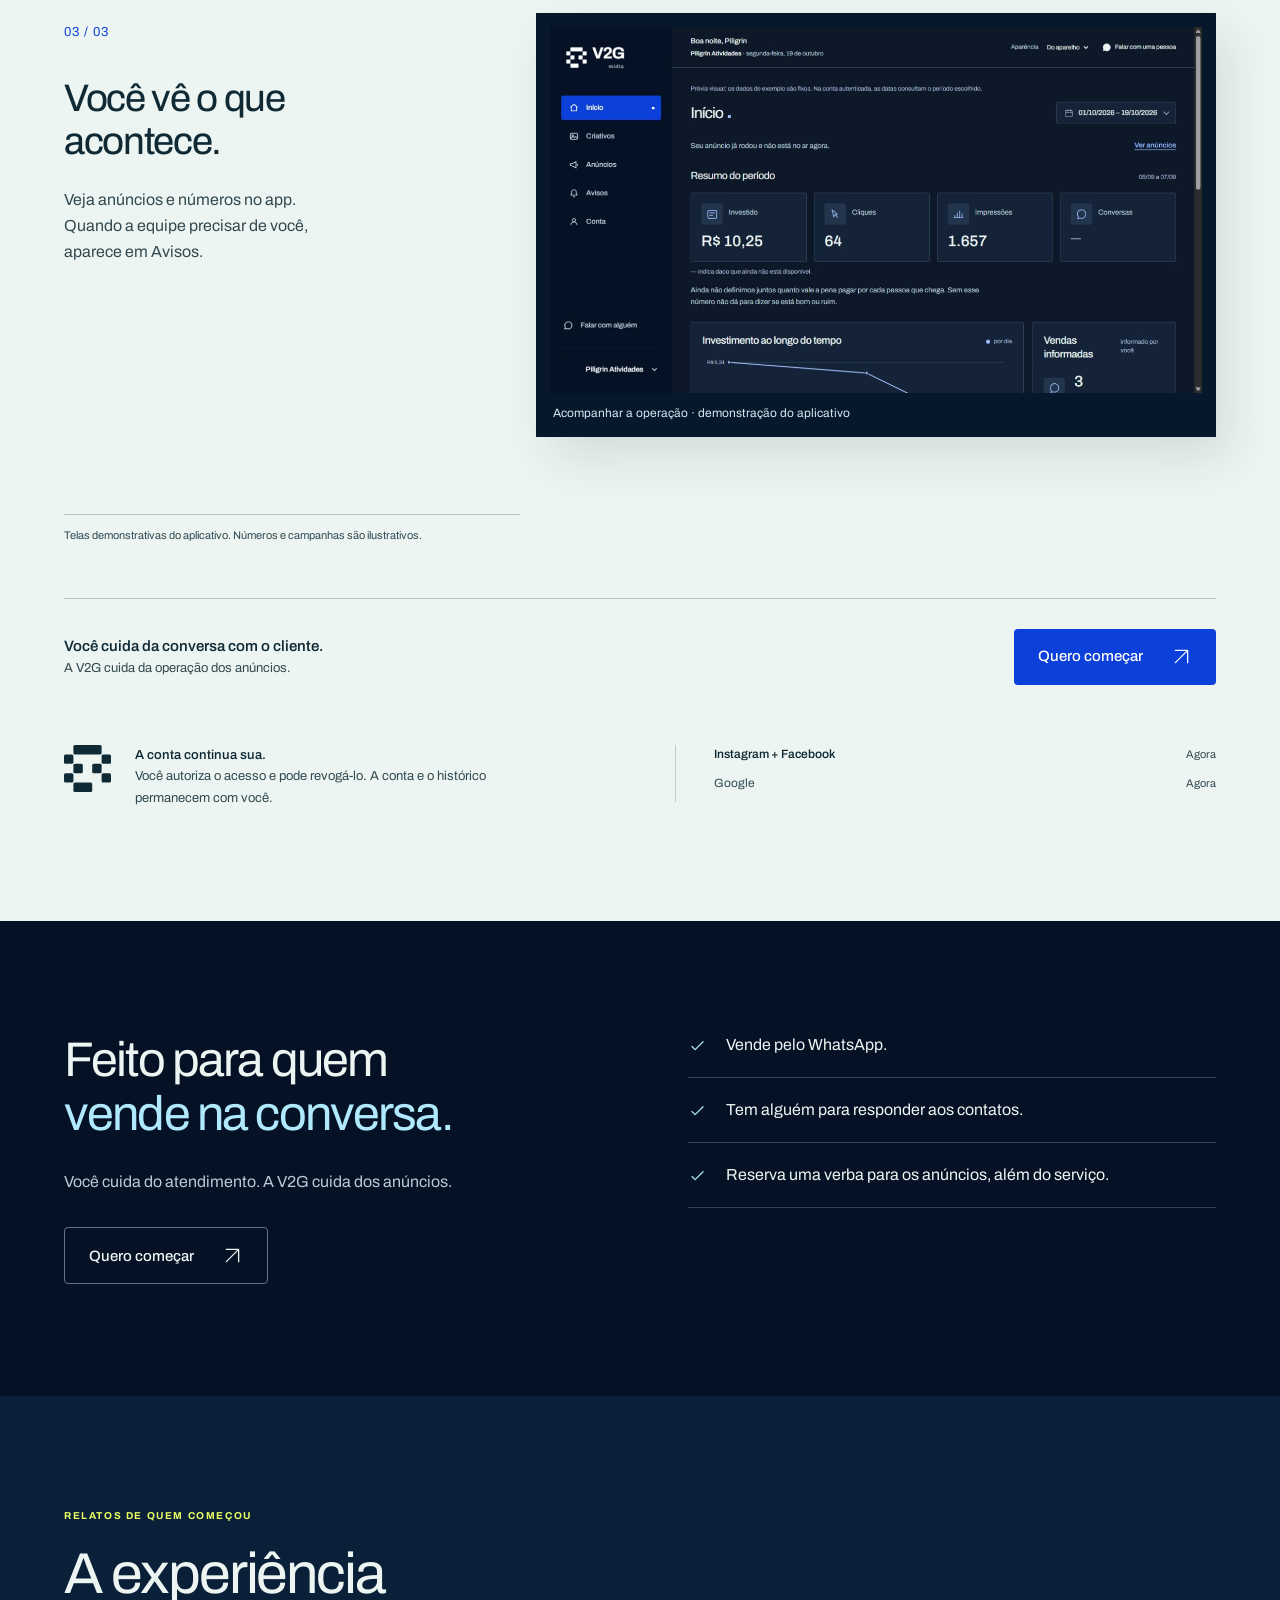
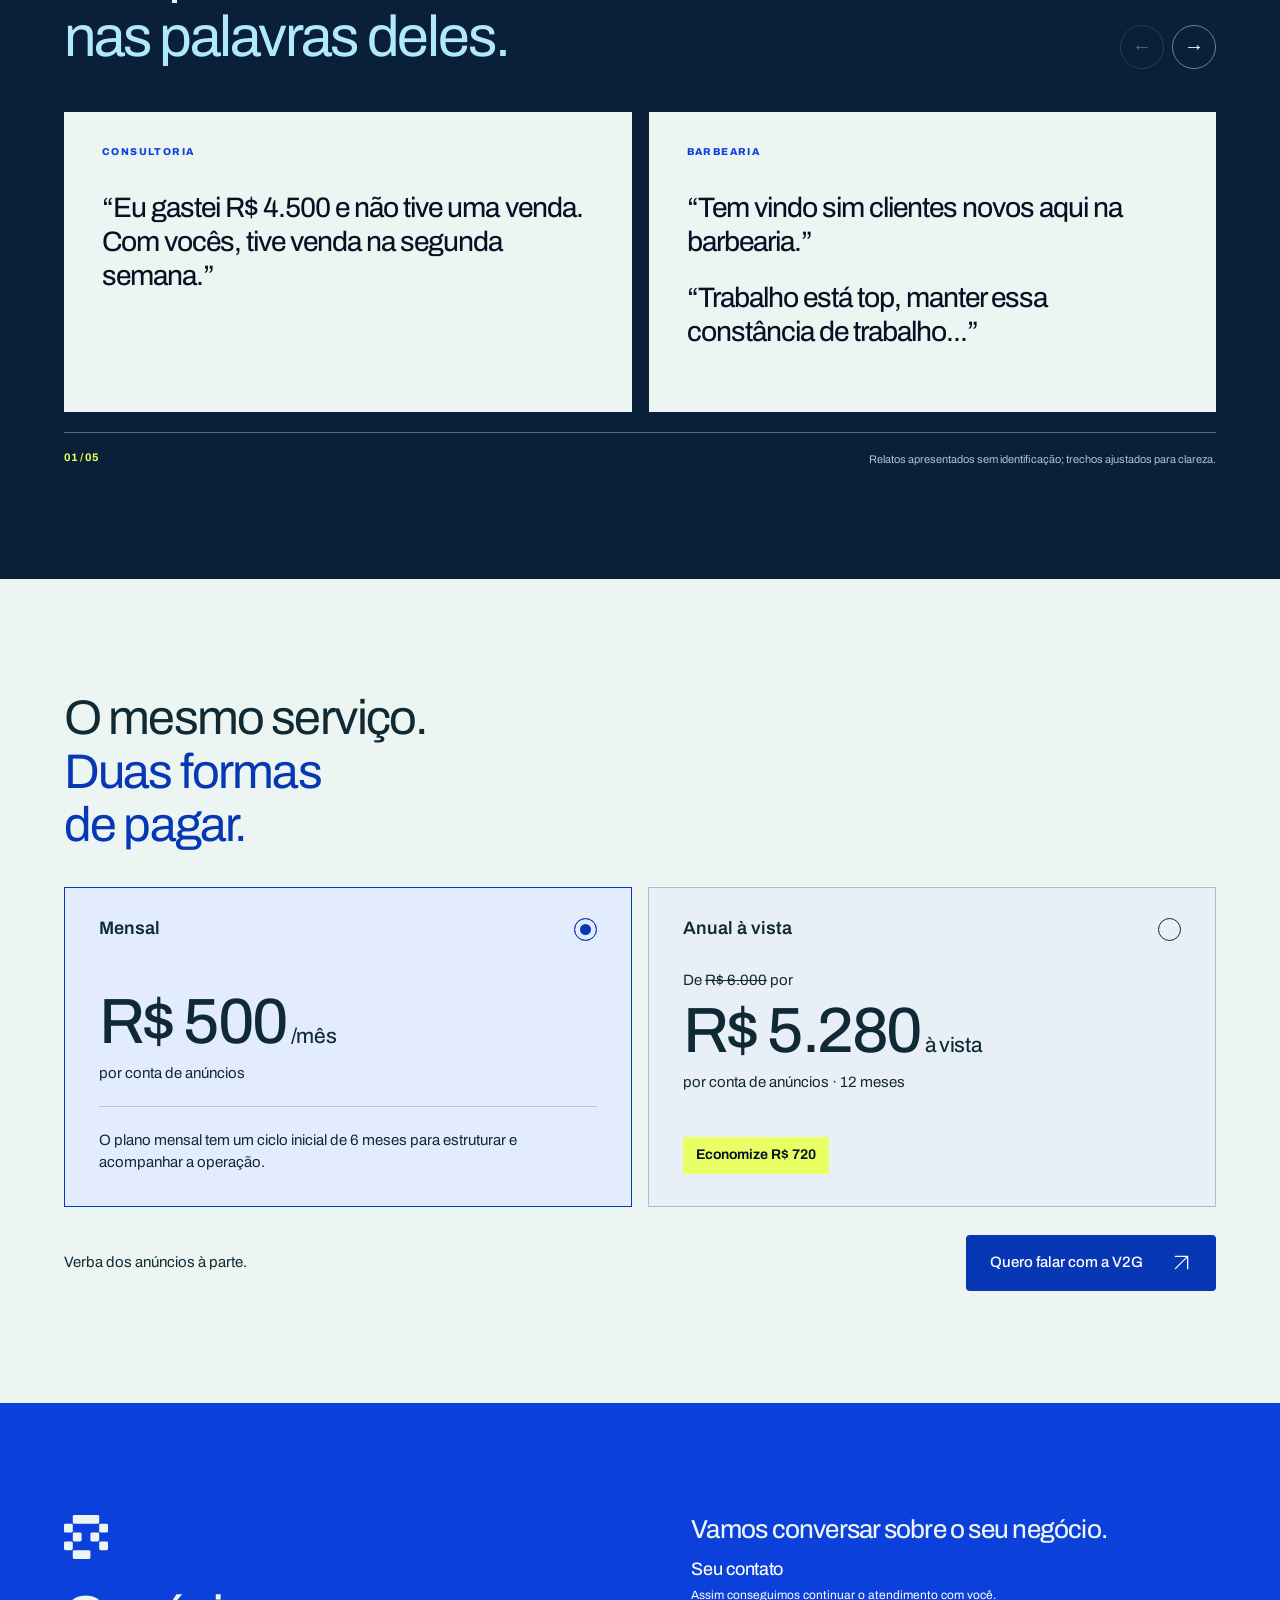
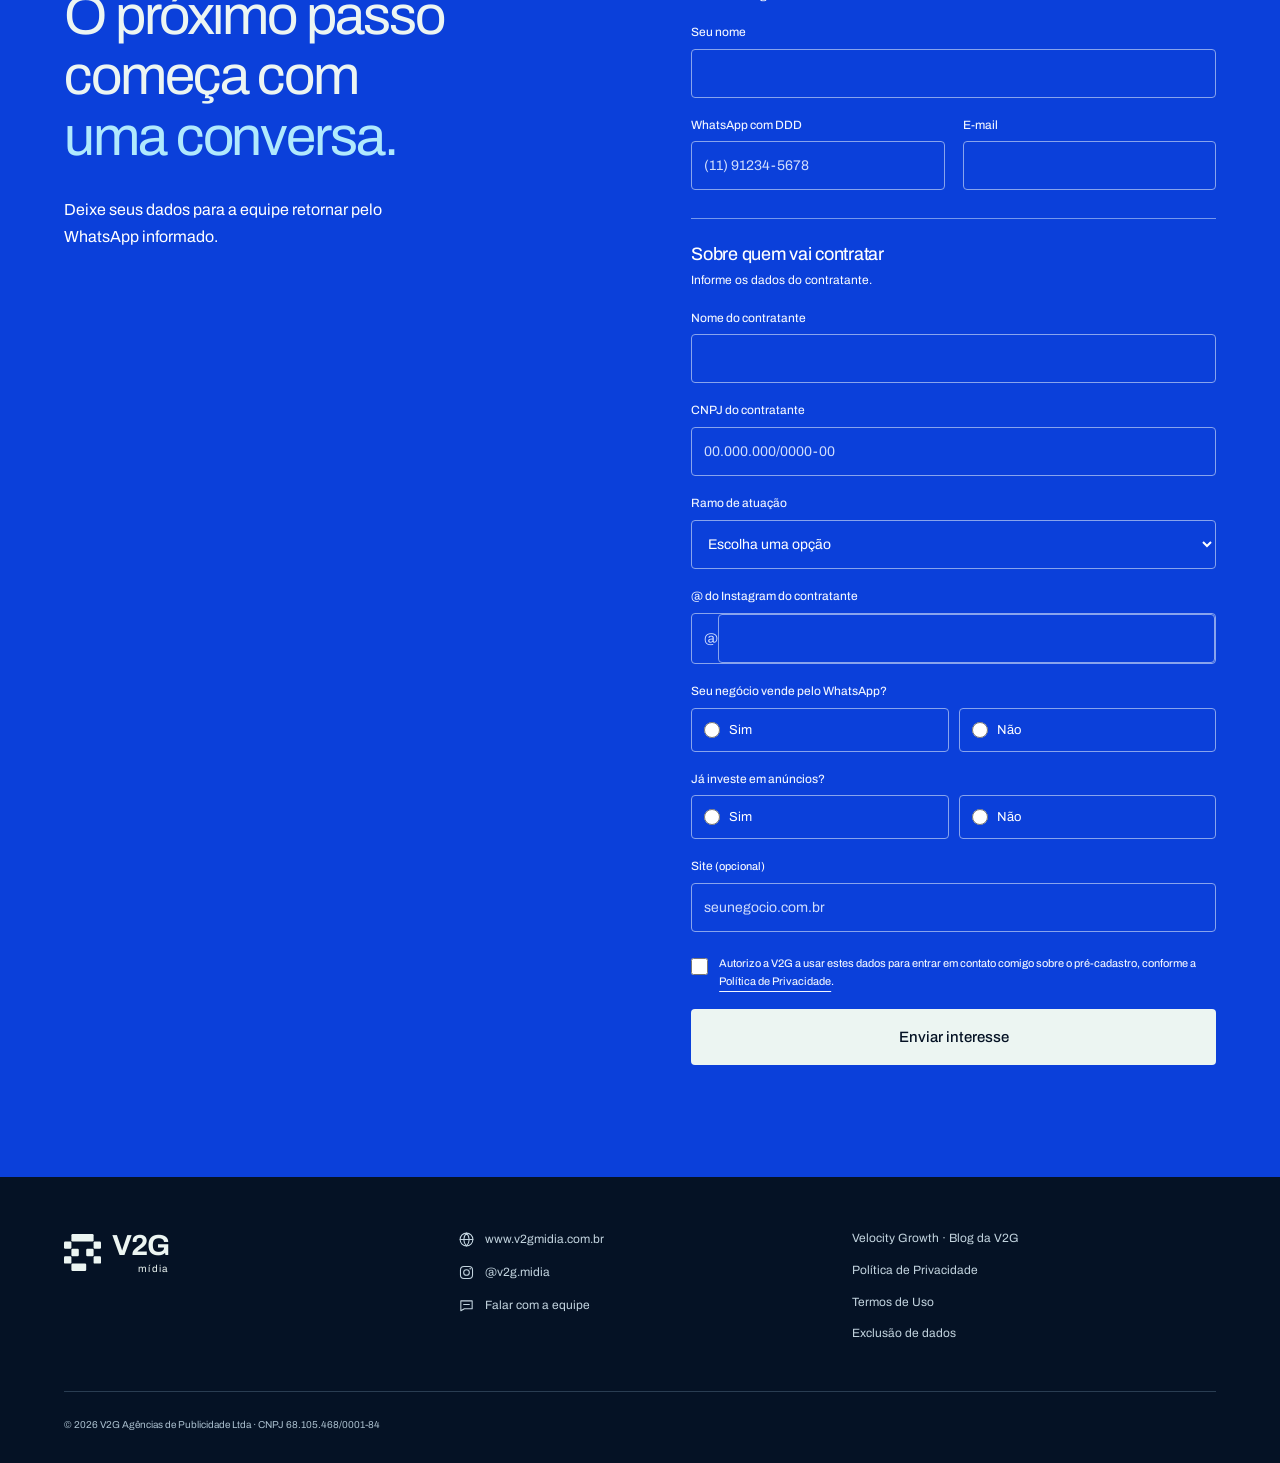
==== commit b875888e: "Adiciona acesso ao Velocity Growth" ====
--- a/index.html
+++ b/index.html
@@ -332,6 +332,7 @@
       <li><a href="#pre-cadastro"><svg viewBox="0 0 24 24" aria-hidden="true" fill="none" stroke="currentColor" stroke-width="1.8" stroke-linecap="round" stroke-linejoin="round"><path d="M4 5.5h16v11H9l-5 3v-14z"/><path d="M8 10.5h8"/></svg>Falar com a equipe</a></li>
     </ul>
     <ul class="rodape-legais">
+      <li><a href="/blog/">Velocity Growth · Blog da V2G</a></li>
       <li><a href="/privacidade">Política de Privacidade</a></li>
       <li><a href="/termos">Termos de Uso</a></li>
       <li><a href="/exclusao-de-dados">Exclusão de dados</a></li>
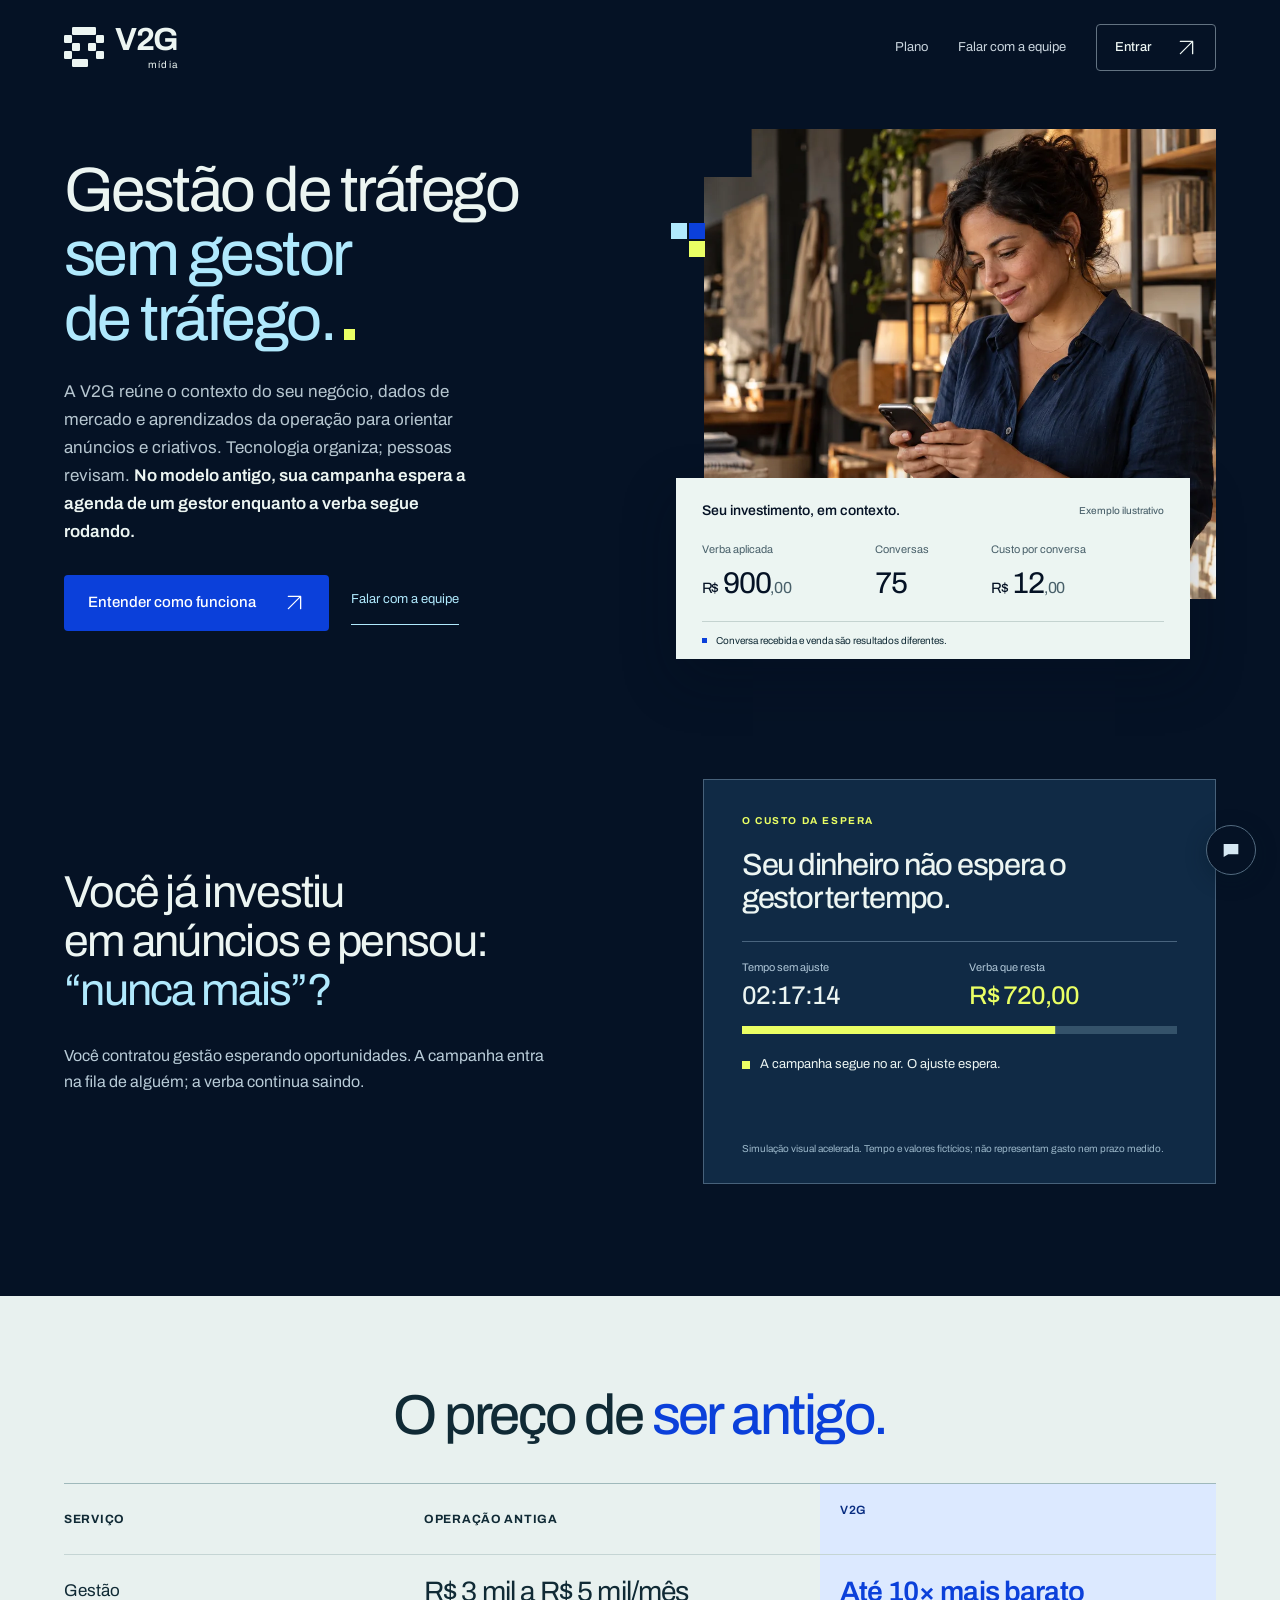
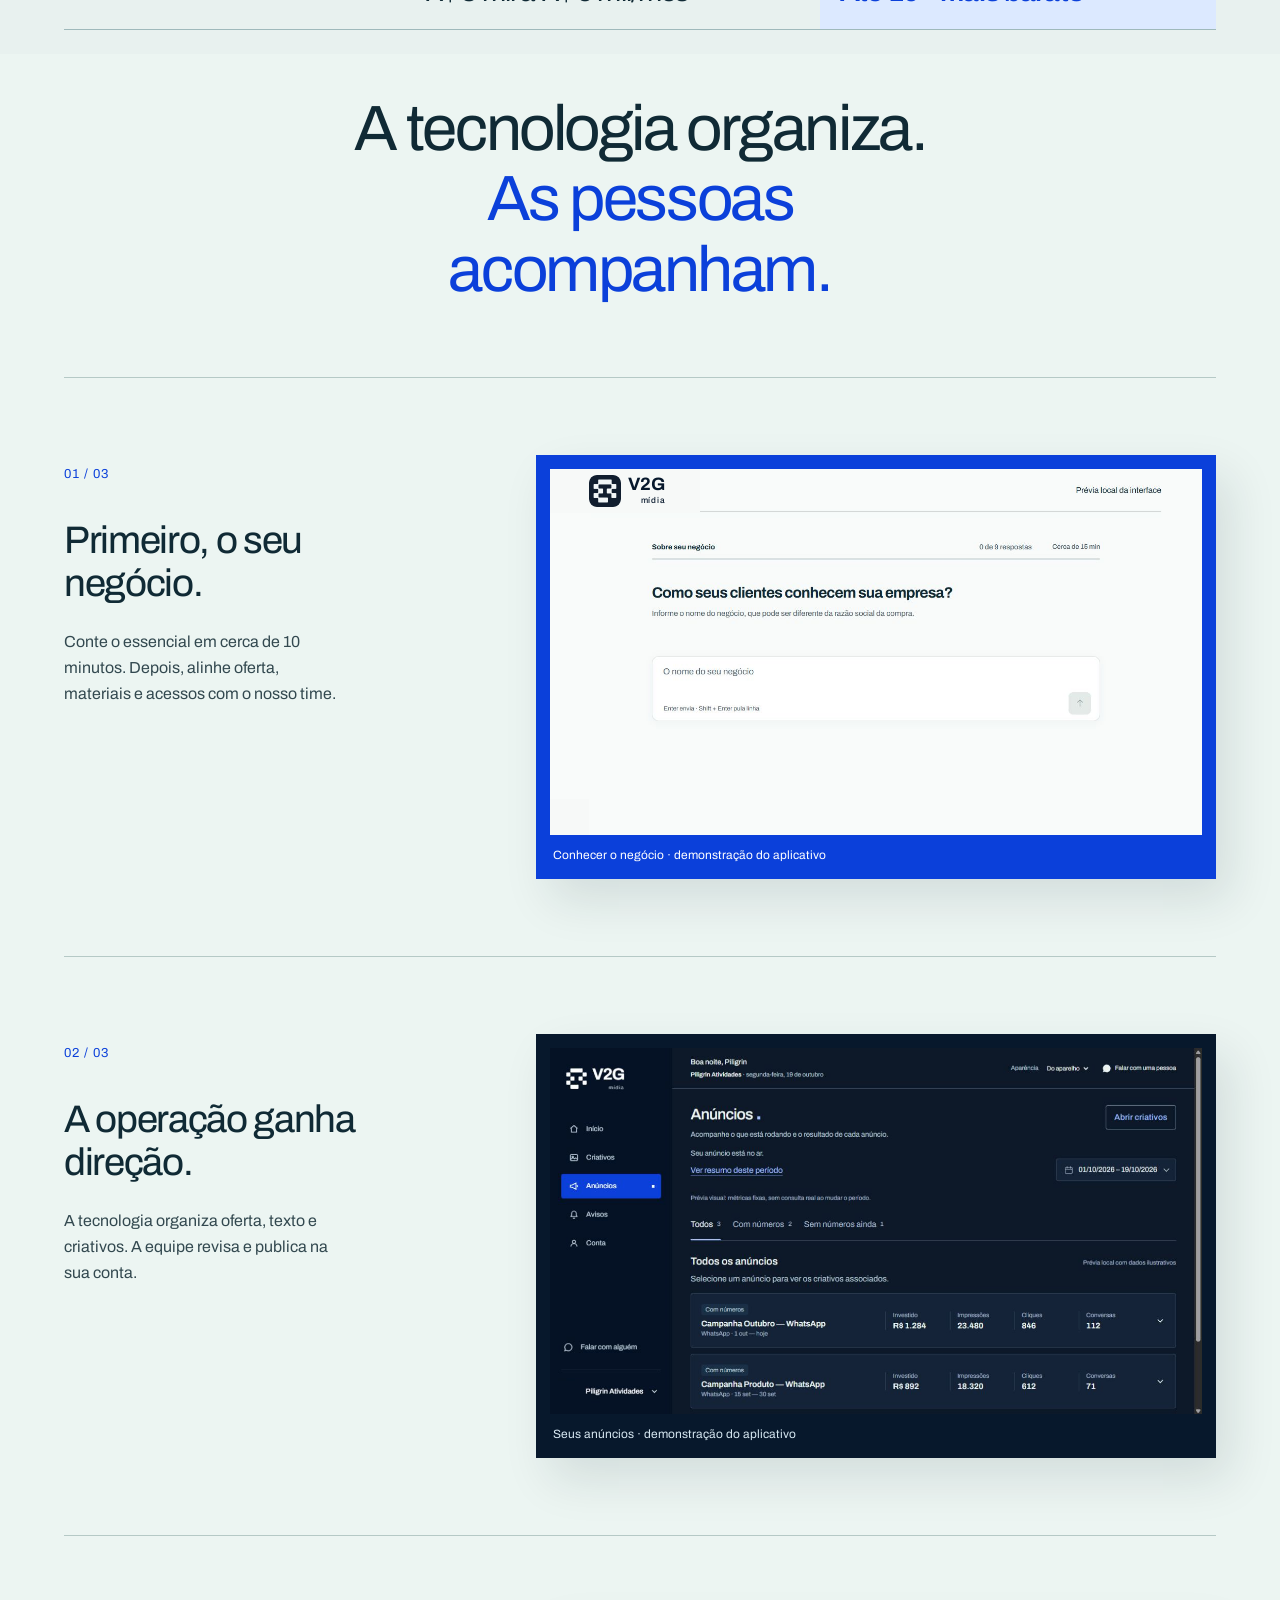
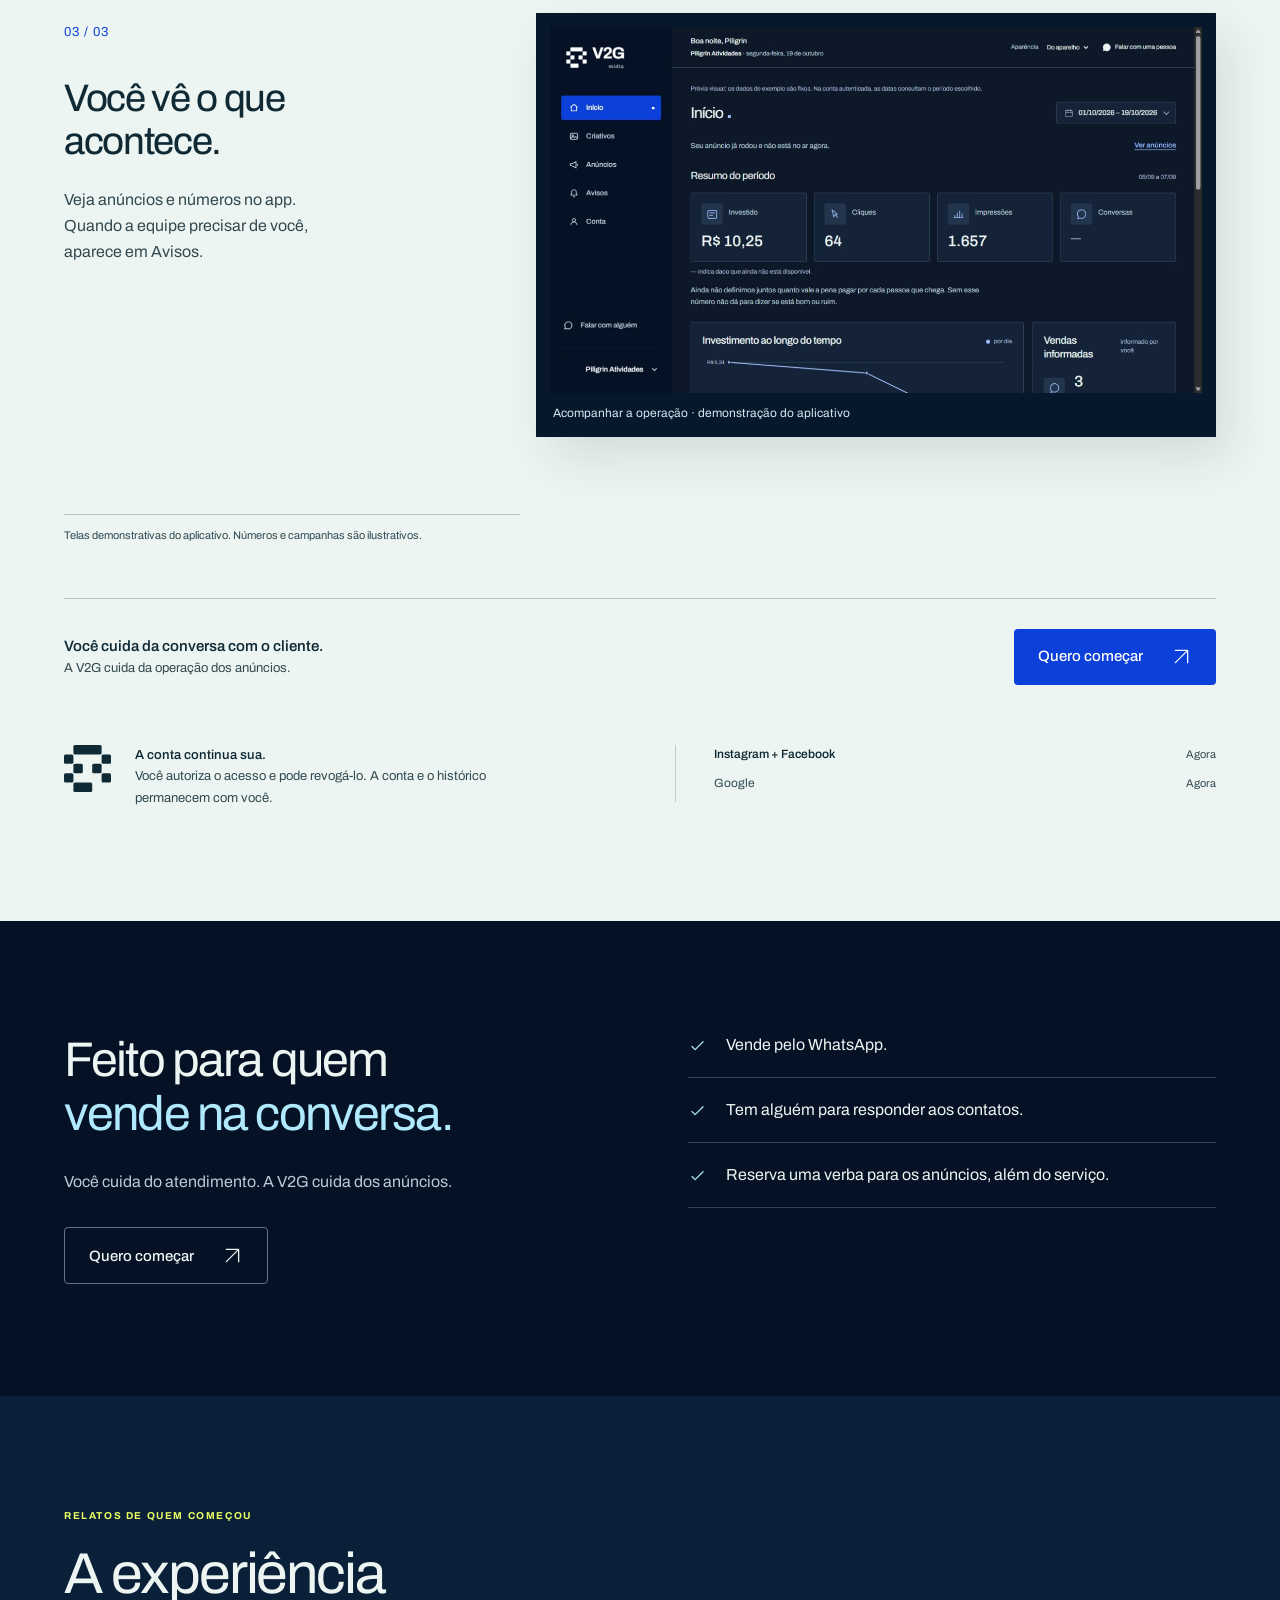
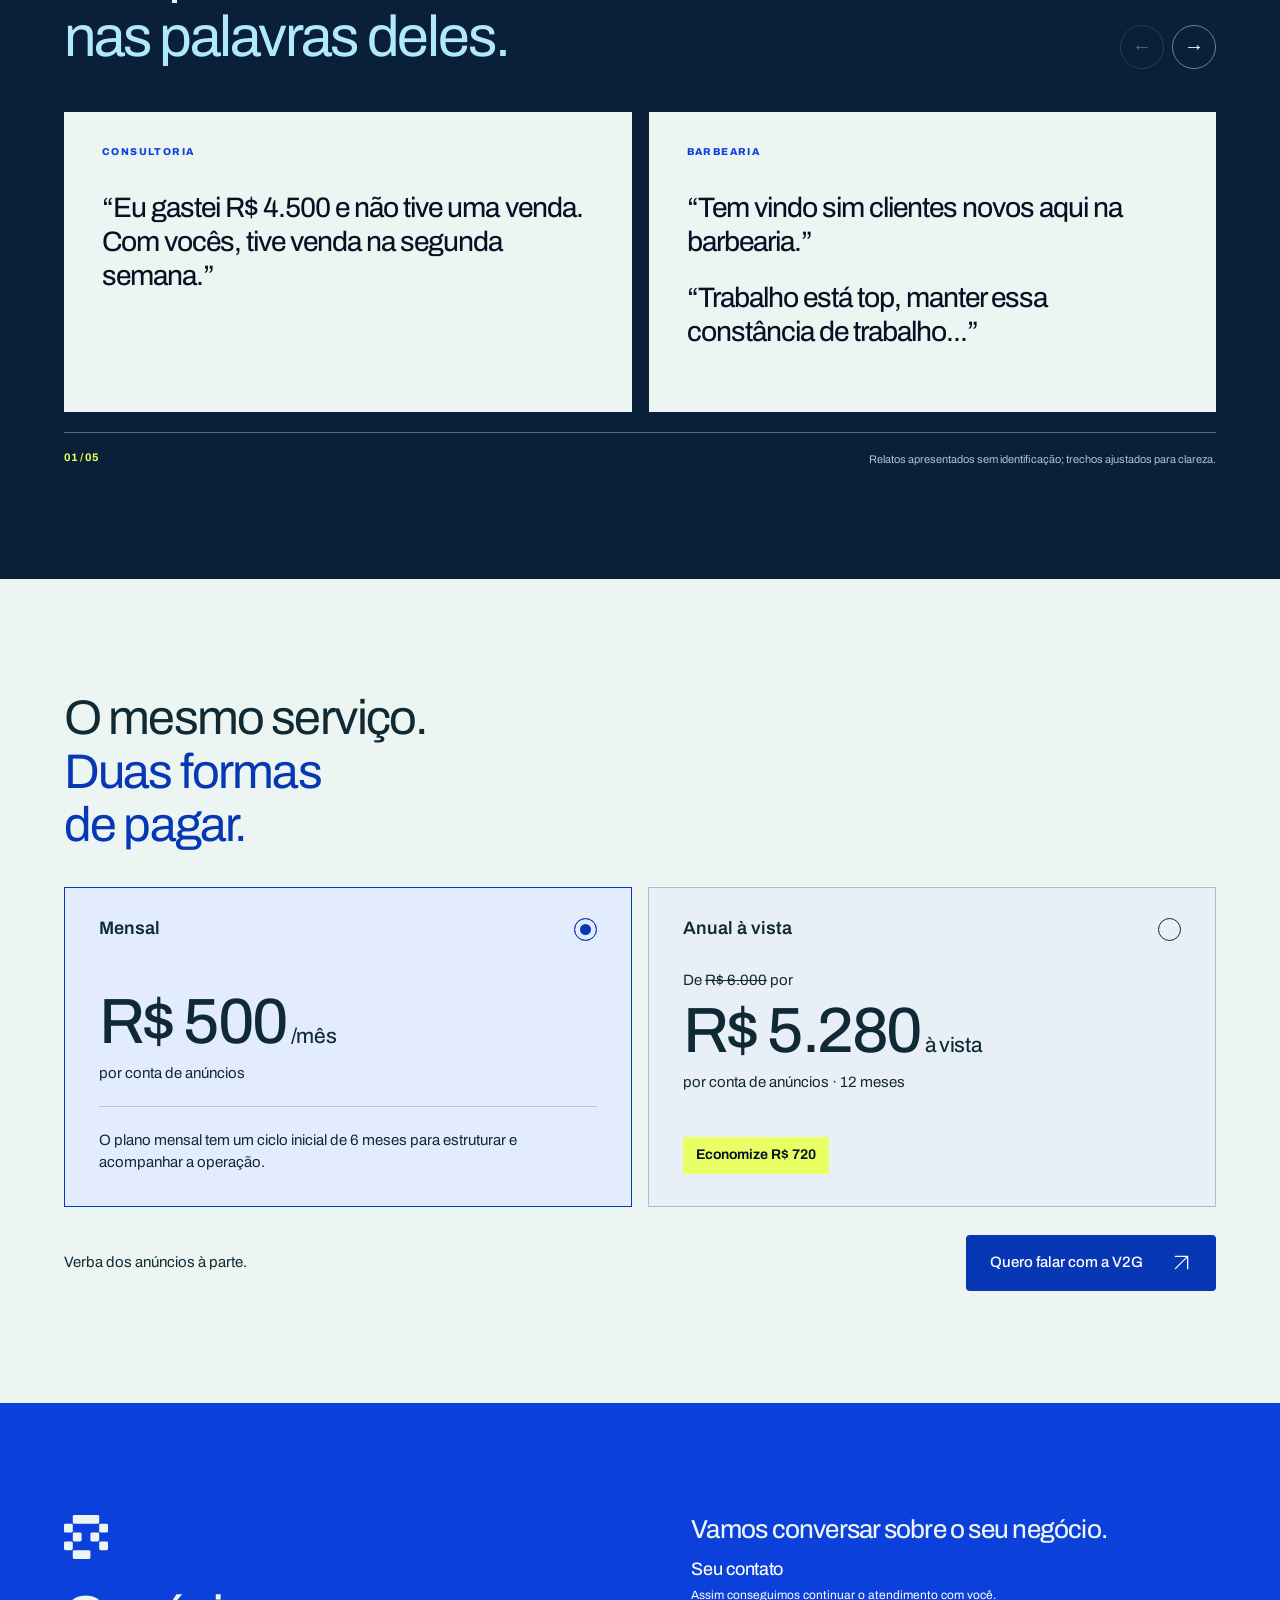
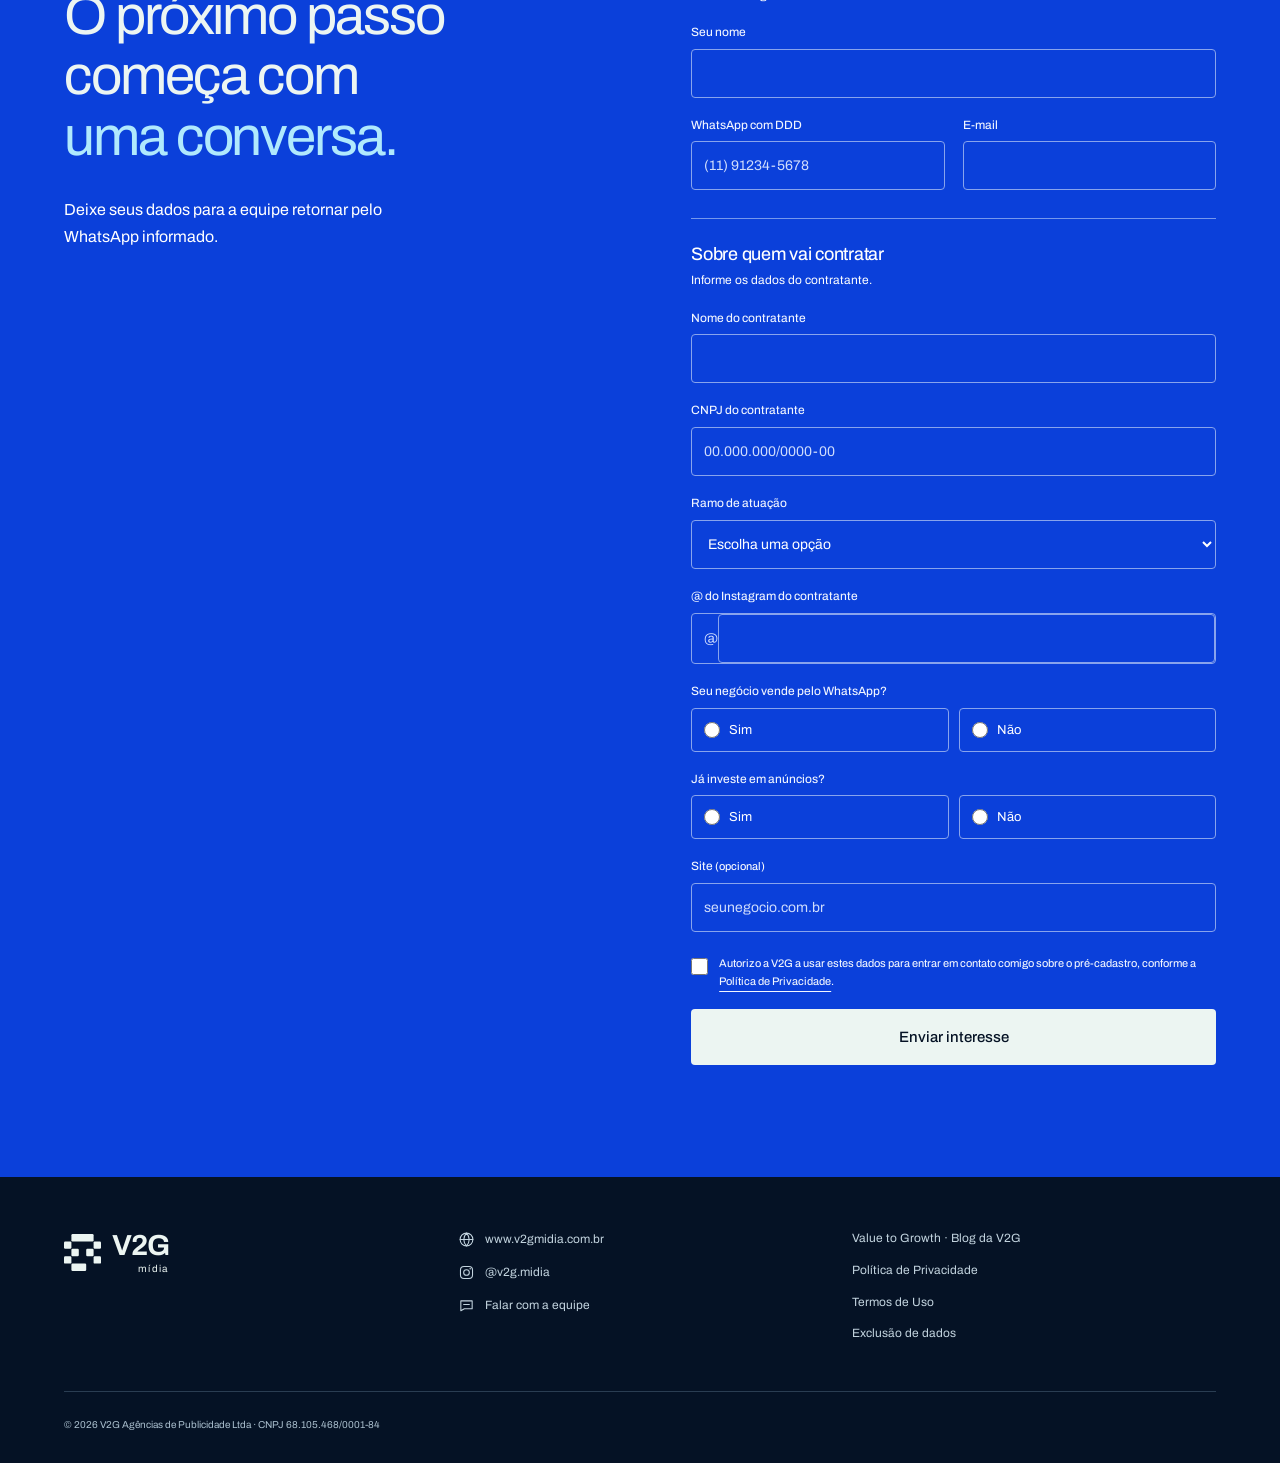
==== commit 9dcd96c2: "Corrige nome e título do blog" ====
--- a/index.html
+++ b/index.html
@@ -332,7 +332,7 @@
       <li><a href="#pre-cadastro"><svg viewBox="0 0 24 24" aria-hidden="true" fill="none" stroke="currentColor" stroke-width="1.8" stroke-linecap="round" stroke-linejoin="round"><path d="M4 5.5h16v11H9l-5 3v-14z"/><path d="M8 10.5h8"/></svg>Falar com a equipe</a></li>
     </ul>
     <ul class="rodape-legais">
-      <li><a href="/blog/">Velocity Growth · Blog da V2G</a></li>
+      <li><a href="/blog">Value to Growth · Blog da V2G</a></li>
       <li><a href="/privacidade">Política de Privacidade</a></li>
       <li><a href="/termos">Termos de Uso</a></li>
       <li><a href="/exclusao-de-dados">Exclusão de dados</a></li>
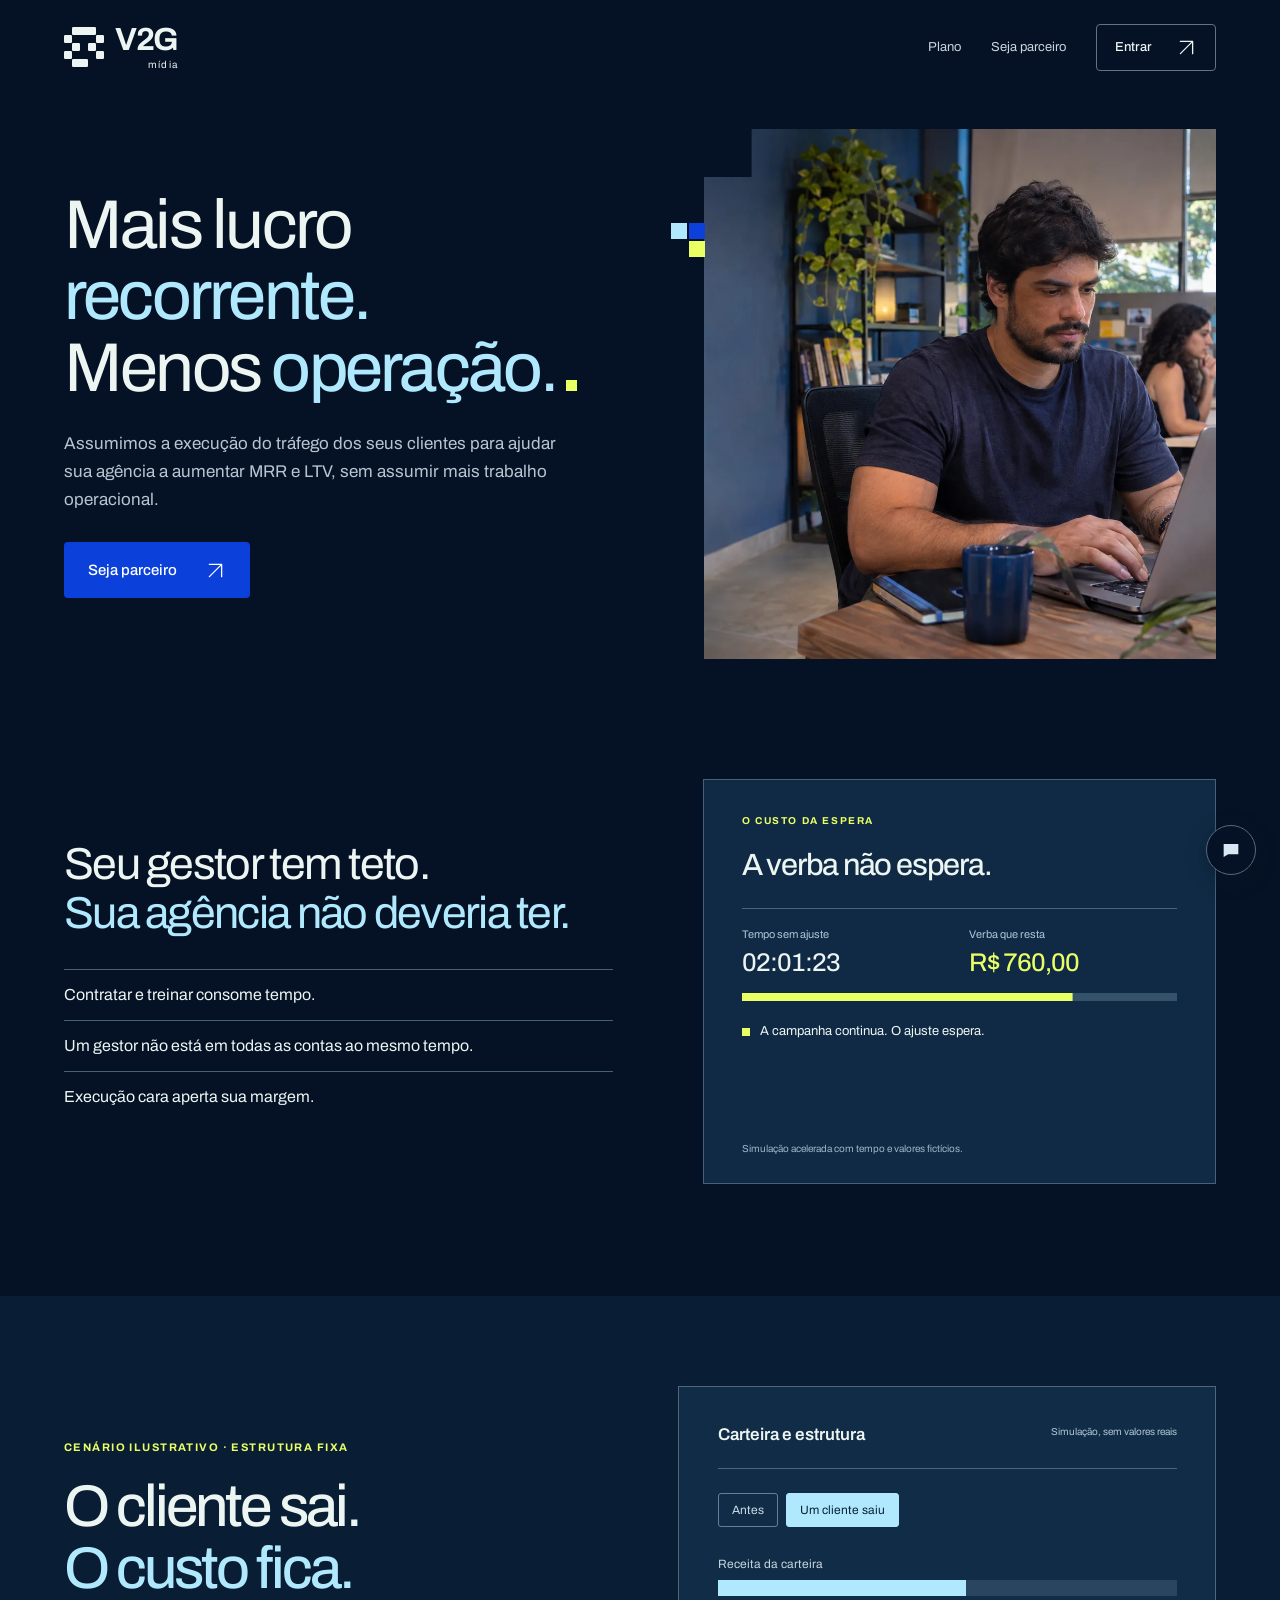
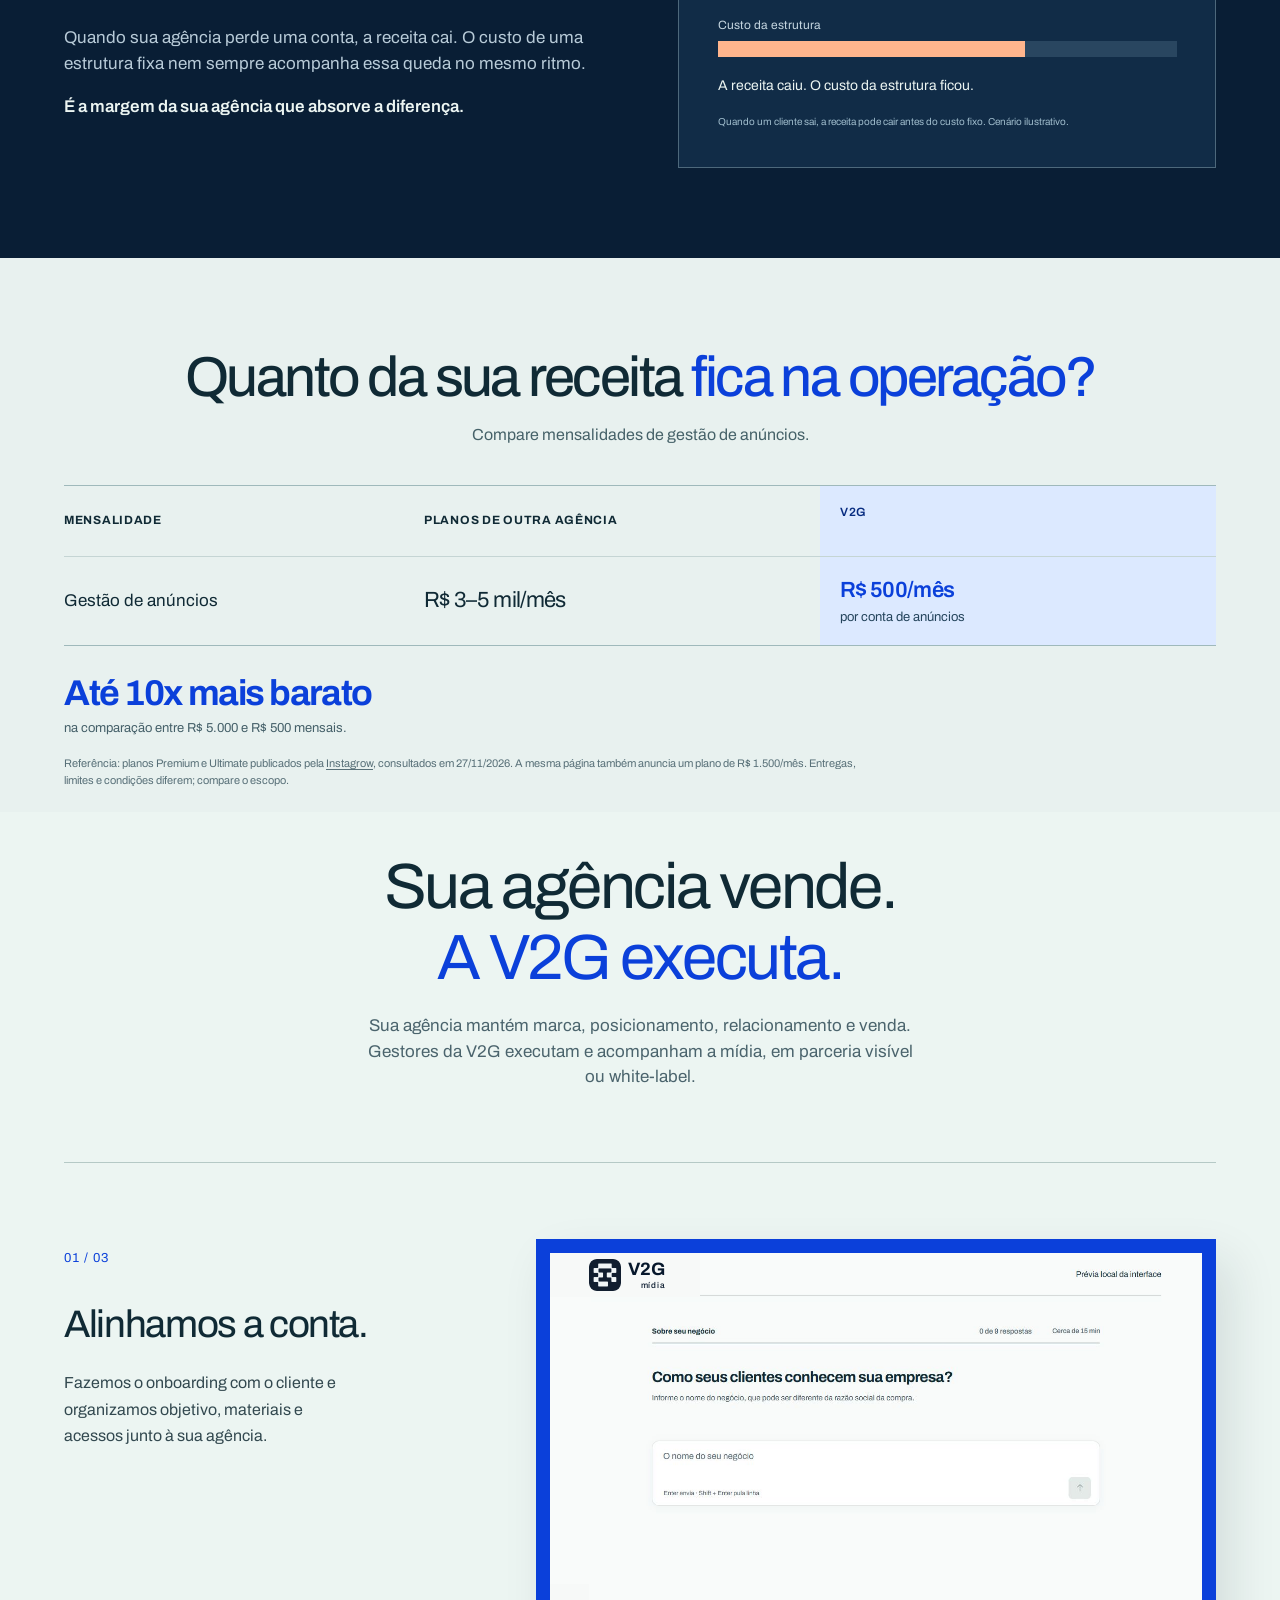
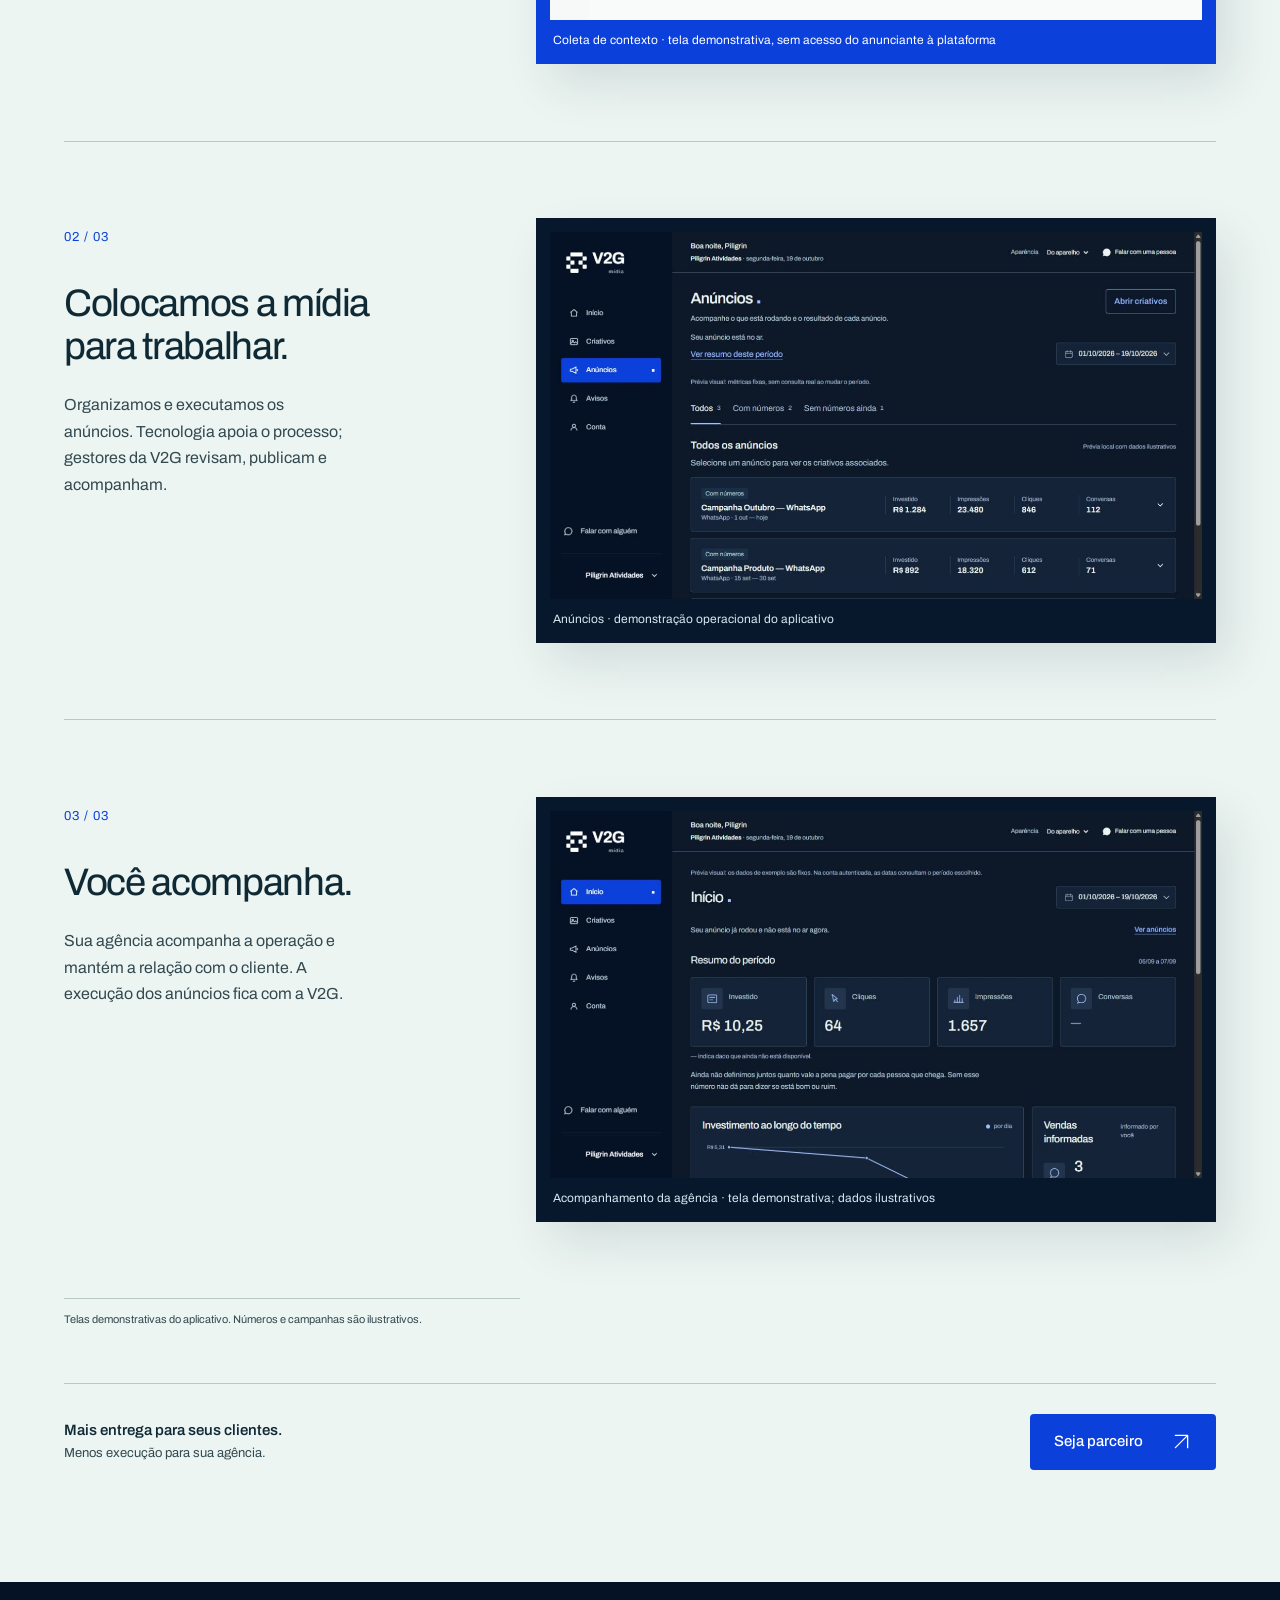
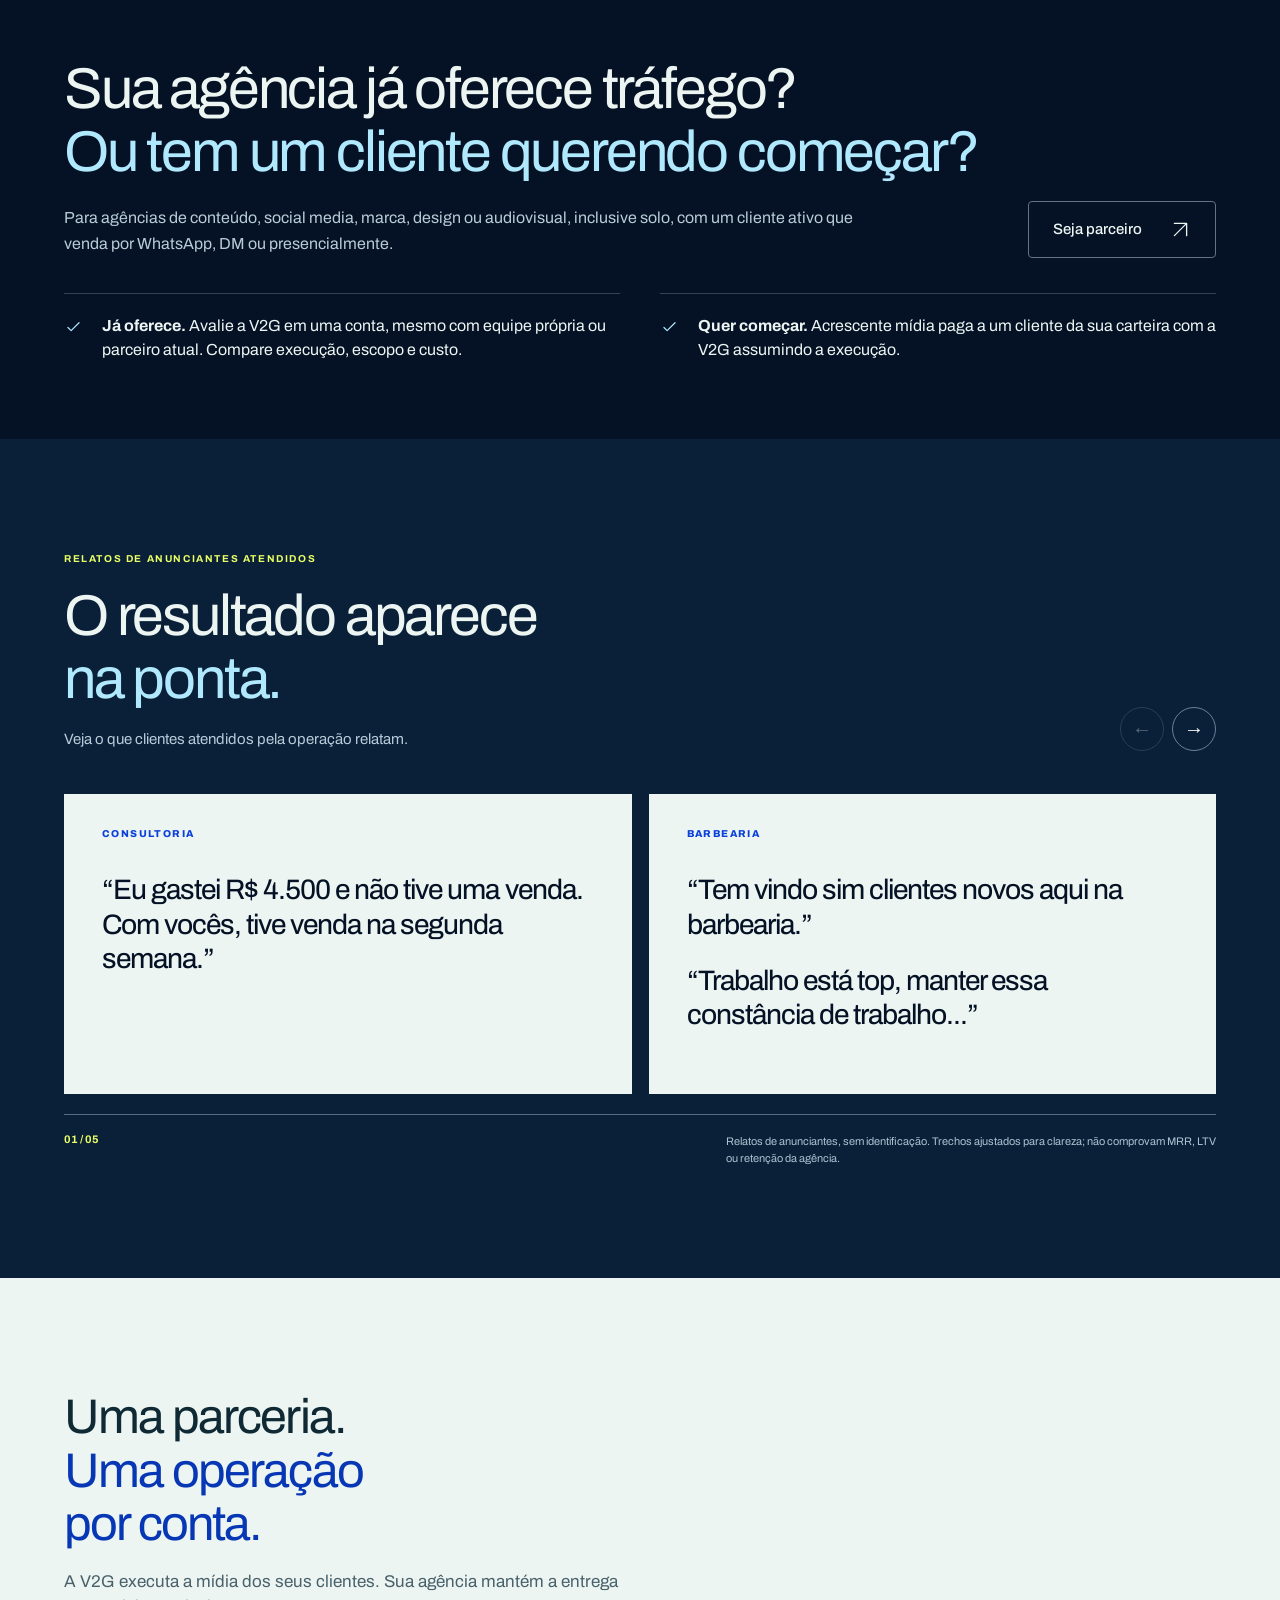
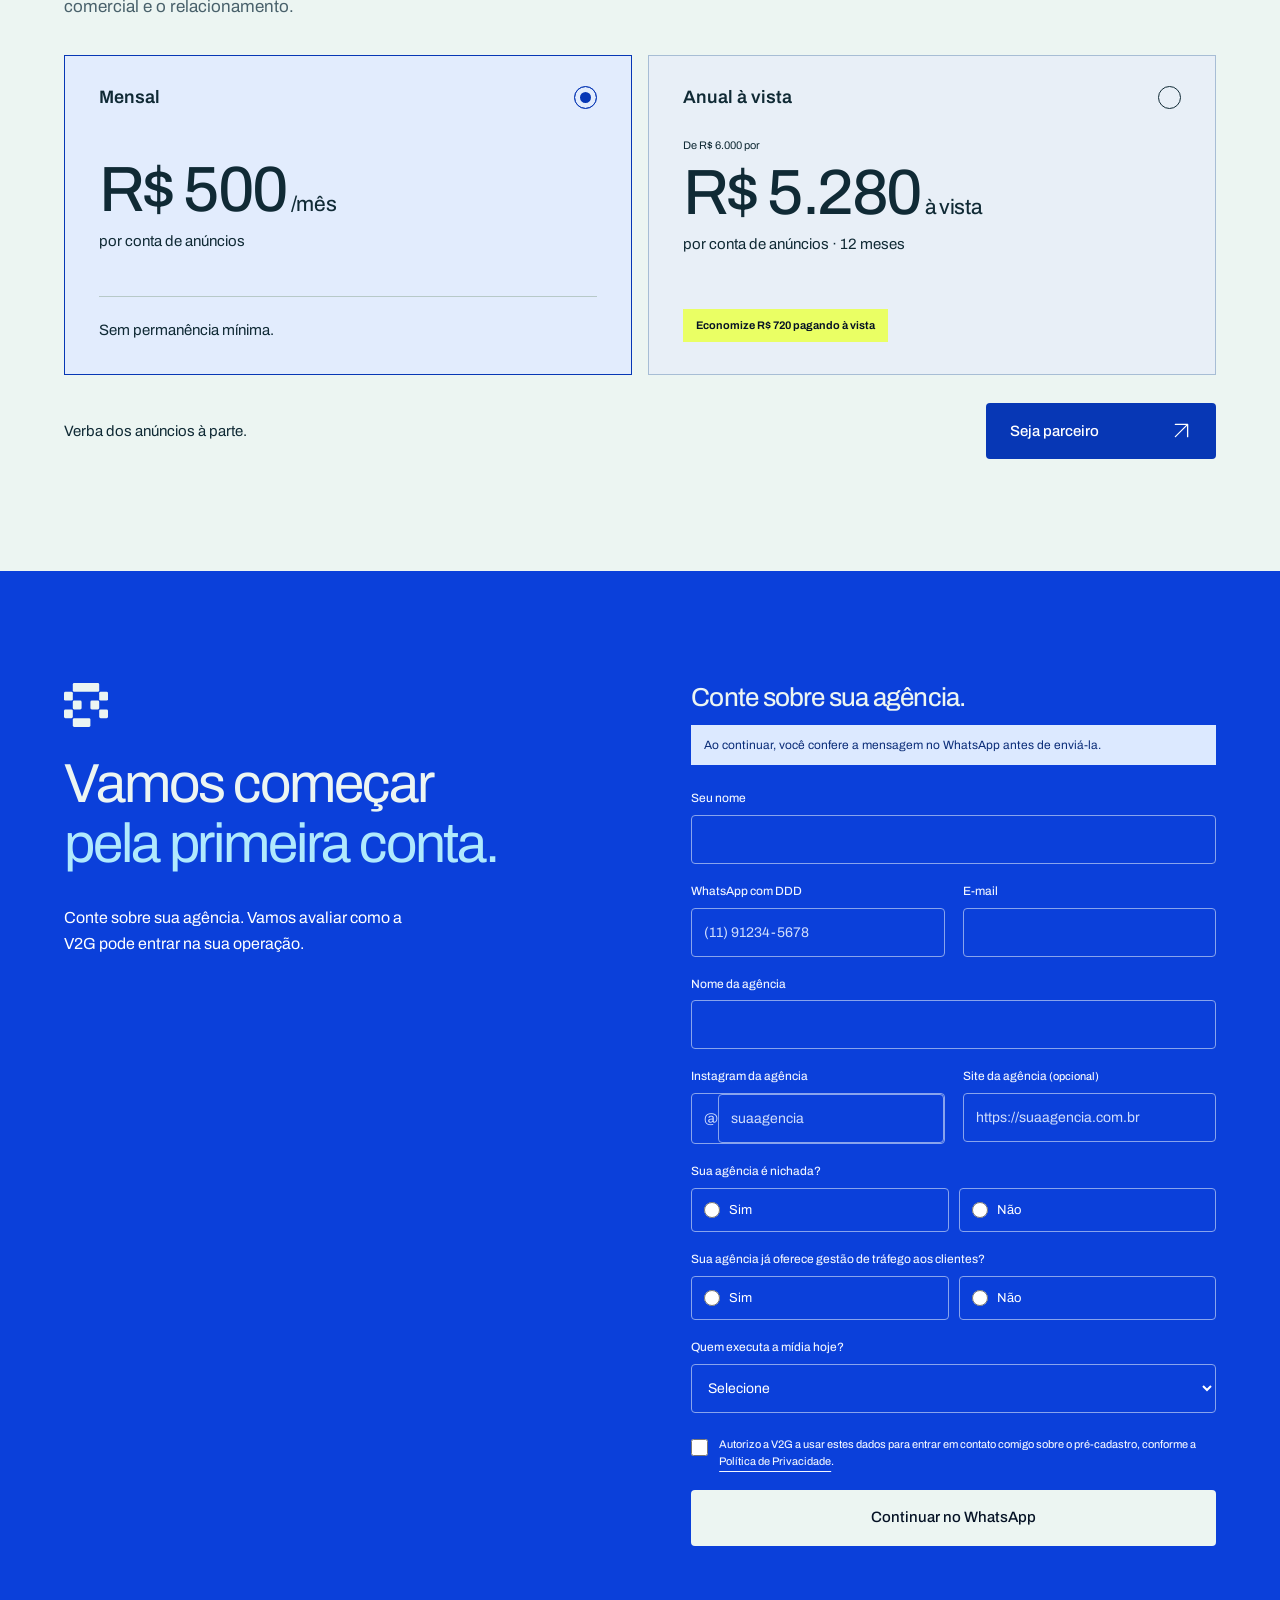
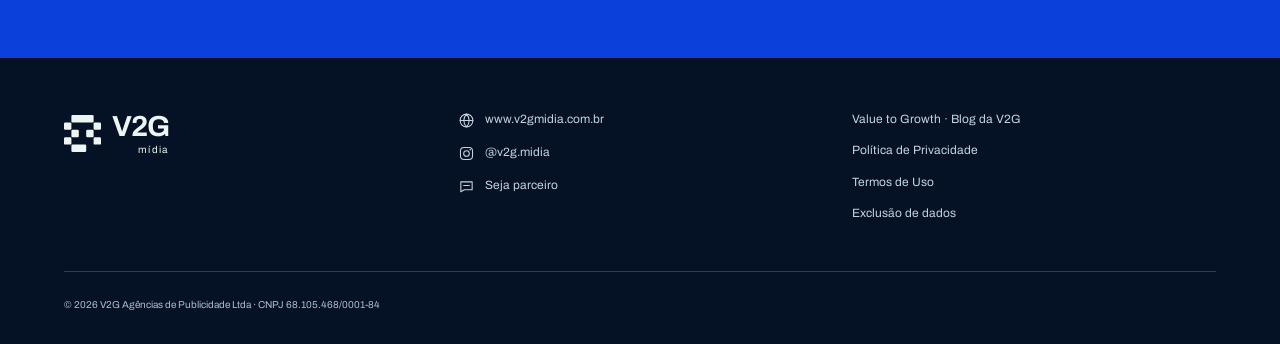
==== commit 96c47f48: "Publica LP para agências" ====
--- a/index.html
+++ b/index.html
@@ -3,8 +3,8 @@
 <head>
 <meta charset="utf-8">
 <meta name="viewport" content="width=device-width, initial-scale=1">
-<title>V2G mídia — Gestão de tráfego sem gestor de tráfego</title>
-<meta name="description" content="Tecnologia para organizar anúncios e criativos na sua conta, com revisão e acompanhamento humano. Conheça o processo da V2G mídia.">
+<title>V2G mídia — parceria de mídia paga para agências</title>
+<meta name="description" content="Sua agência mantém o cliente. A V2G executa a mídia paga com gestores humanos, para ajudar sua operação a crescer com margem.">
 <meta name="theme-color" content="#051225">
 <link rel="canonical" href="https://www.v2gmidia.com.br/">
 <script type="application/ld+json">
@@ -15,16 +15,16 @@
 <meta property="og:locale" content="pt_BR">
 <meta property="og:site_name" content="V2G">
 <meta property="og:url" content="https://www.v2gmidia.com.br/">
-<meta property="og:title" content="V2G mídia — Gestão de tráfego sem gestor de tráfego.">
-<meta property="og:description" content="Tecnologia para organizar anúncios e criativos na sua conta, com revisão e acompanhamento humano. Conheça o processo da V2G mídia.">
-<meta property="og:image" content="https://www.v2gmidia.com.br/assets/negocio-v5.webp">
-<meta property="og:image:width" content="1280">
-<meta property="og:image:height" content="853">
-<meta property="og:image:alt" content="Empreendedora acompanhando seu negócio pelo celular.">
+<meta property="og:title" content="V2G mídia — parceria de mídia paga para agências">
+<meta property="og:description" content="Mais lucro recorrente. Menos operação. A V2G executa os anúncios dos clientes da sua agência com gestores humanos.">
+<meta property="og:image" content="https://www.v2gmidia.com.br/assets/agencia-parceria-hero.webp">
+<meta property="og:image:width" content="1536">
+<meta property="og:image:height" content="1024">
+<meta property="og:image:alt" content="Profissional de uma agência trabalhando no computador.">
 <meta name="twitter:card" content="summary_large_image">
-<meta name="twitter:title" content="V2G mídia — Gestão de tráfego sem gestor de tráfego.">
-<meta name="twitter:description" content="Tecnologia para organizar anúncios e criativos na sua conta, com revisão e acompanhamento humano. Conheça o processo da V2G mídia.">
-<meta name="twitter:image" content="https://www.v2gmidia.com.br/assets/negocio-v5.webp">
+<meta name="twitter:title" content="V2G mídia — parceria de mídia paga para agências">
+<meta name="twitter:description" content="Mais lucro recorrente. Menos operação. A V2G executa os anúncios dos clientes da sua agência com gestores humanos.">
+<meta name="twitter:image" content="https://www.v2gmidia.com.br/assets/agencia-parceria-hero.webp">
 
 <link rel="icon" href="/assets/preview-produto/icone-webapp.png" type="image/png" sizes="512x512">
 <link rel="apple-touch-icon" href="/assets/preview-produto/icone-webapp.png">
@@ -36,99 +36,109 @@
 <link rel="stylesheet" href="/assets/preview-copy.css?v=20261028">
 <link rel="stylesheet" href="/assets/preview-produto.css?v=20261028">
 <link rel="stylesheet" href="/assets/comparacao-planos.v1.css?v=3">
+<link rel="stylesheet" href="/assets/lp-agencias.v1.css?v=20261127">
 </head>
 <body id="inicio">
 <a class="pular" href="#conteudo">Pular para o conteúdo</a>
-<header class="site-header"><div class="wrap header-inner"><a href="#inicio" class="brand"><svg viewBox="0 0 50 50" aria-hidden="true"><use href="/assets/marca/simbolo.svg#v2g"/></svg><span>V2G<small>mídia</small></span></a><nav aria-label="Navegação principal"><a href="#plano" class="nav-text nav-conversao">Plano</a><a href="#pre-cadastro" class="nav-text nav-conversao">Falar com a equipe</a><a class="button button-small button-outline" href="https://app.v2gmidia.com.br/entrar" data-app-link="login">Entrar <svg class="arrow" viewBox="0 0 24 24" aria-hidden="true"><path d="M5 19 19 5M5 5h14v14"/></svg></a></nav></div><div class="reading-progress" aria-hidden="true"></div></header>
+<header class="site-header"><div class="wrap header-inner"><a href="#inicio" class="brand"><svg viewBox="0 0 50 50" aria-hidden="true"><use href="/assets/marca/simbolo.svg#v2g"/></svg><span>V2G<small>mídia</small></span></a><nav aria-label="Navegação principal"><a href="#plano" class="nav-text nav-conversao">Plano</a><a href="#pre-cadastro" class="nav-text nav-conversao">Seja parceiro</a><a class="button button-small button-outline" href="https://app.v2gmidia.com.br/entrar" data-app-link="login">Entrar <svg class="arrow" viewBox="0 0 24 24" aria-hidden="true"><path d="M5 19 19 5M5 5h14v14"/></svg></a></nav></div><div class="reading-progress" aria-hidden="true"></div></header>
 <main id="conteudo">
 <section class="hero wrap" aria-labelledby="hero-titulo">
-  <div class="hero-copy"><h1 id="hero-titulo" data-reveal><span class="reveal-line">Gestão de tráfego</span> <span class="reveal-line"><em>sem gestor</em></span> <span class="reveal-line"><em>de tráfego.</em><span class="square" aria-hidden="true"></span></span></h1><p>A V2G reúne o contexto do seu negócio, dados de mercado e aprendizados da operação para orientar anúncios e criativos. Tecnologia organiza; pessoas revisam. <strong>No modelo antigo, sua campanha espera a agenda de um gestor enquanto a verba segue rodando.</strong></p><div class="hero-actions"><a class="button button-blue" href="#o-que-faz">Entender como funciona <svg class="arrow" viewBox="0 0 24 24" aria-hidden="true"><path d="M5 19 19 5M5 5h14v14"/></svg></a><a class="text-link" href="#pre-cadastro">Falar com a equipe</a></div></div>
-  <div class="hero-art"><div class="photo-frame"><img src="/assets/negocio-v5.webp" width="1280" height="853" fetchpriority="high" alt="Cena ilustrativa de uma empreendedora acompanhando seu negócio pelo celular."></div><div class="pixel-accent" aria-hidden="true"><i></i><i></i><i></i><i></i></div><div class="account-preview"><div class="account-top"><span>Seu investimento, em contexto.</span><span class="demo-label">Exemplo ilustrativo</span></div><dl><div><dt>Verba aplicada</dt><dd><small>R$</small> 900<span>,00</span></dd></div><div><dt>Conversas</dt><dd>75</dd></div><div><dt>Custo por conversa</dt><dd><small>R$</small> 12<span>,00</span></dd></div></dl><div class="account-foot"><span></span>Conversa recebida e venda são resultados diferentes.</div></div></div>
+  <div class="hero-copy"><h1 id="hero-titulo" data-reveal><span class="reveal-line">Mais lucro</span> <span class="reveal-line"><em>recorrente.</em></span> <span class="reveal-line">Menos <em>operação.</em><span class="square" aria-hidden="true"></span></span></h1><p>Assumimos a execução do tráfego dos seus clientes para ajudar sua agência a aumentar MRR e LTV, sem assumir mais trabalho operacional.</p><div class="hero-actions"><a class="button button-blue" href="#pre-cadastro">Seja parceiro <svg class="arrow" viewBox="0 0 24 24" aria-hidden="true"><path d="M5 19 19 5M5 5h14v14"/></svg></a></div></div>
+  <div class="hero-art"><div class="photo-frame"><img src="/assets/agencia-parceria-hero.webp" width="1536" height="1024" fetchpriority="high" alt="Profissional de agência trabalhando no computador, com colega ao fundo."></div><div class="pixel-accent" aria-hidden="true"><i></i><i></i><i></i><i></i></div></div>
 </section>
 <section class="section problem" id="problema" aria-labelledby="problema-titulo">
   <div class="wrap split">
     <div class="section-copy">
-      <h2 id="problema-titulo" data-reveal><span class="reveal-line">Você já investiu</span> <span class="reveal-line">em anúncios e pensou:</span> <span class="reveal-line"><em>“nunca mais”?</em></span></h2>
-      <p>Você contratou gestão esperando oportunidades. A campanha entra na fila de alguém; a verba continua saindo.</p>
+      <h2 id="problema-titulo" data-reveal><span class="reveal-line">Seu gestor tem teto.</span> <span class="reveal-line"><em>Sua agência não deveria ter.</em></span></h2>
+      <div class="agency-pains"><p>Contratar e treinar consome tempo.</p><p>Um gestor não está em todas as contas ao mesmo tempo.</p><p>Execução cara aperta sua margem.</p></div>
     </div>
     <figure class="pain-clock" data-pain-clock aria-labelledby="pain-clock-caption">
       <span class="pain-clock-kicker">O CUSTO DA ESPERA</span>
-      <strong>Seu dinheiro não espera o gestor ter tempo.</strong>
+      <strong>A verba não espera.</strong>
       <div class="pain-clock-numbers" aria-hidden="true"><div><span>Tempo sem ajuste</span><strong data-pain-time>00:00:00</strong></div><div><span>Verba que resta</span><strong data-pain-budget>R$ 1.000,00</strong></div></div>
       <div class="pain-budget-rail" aria-hidden="true"><i></i></div>
-      <p class="pain-clock-status"><span aria-hidden="true"></span><span data-pain-status>A campanha segue no ar. O ajuste espera.</span></p>
-      <figcaption id="pain-clock-caption">Simulação visual acelerada. Tempo e valores fictícios; não representam gasto nem prazo medido.</figcaption>
+      <p class="pain-clock-status"><span aria-hidden="true"></span><span data-pain-status>A campanha continua. O ajuste espera.</span></p>
+      <figcaption id="pain-clock-caption">Simulação acelerada com tempo e valores fictícios.</figcaption>
     </figure>
+  </div>
+</section>
+
+<section class="agency-churn" aria-labelledby="churn-titulo">
+  <div class="wrap agency-churn-grid">
+    <div><p class="churn-kicker">CENÁRIO ILUSTRATIVO · ESTRUTURA FIXA</p><h2 id="churn-titulo" data-reveal><span class="reveal-line">O cliente sai.</span><span class="reveal-line"><em>O custo fica.</em></span></h2><p>Quando sua agência perde uma conta, a receita cai. O custo de uma estrutura fixa nem sempre acompanha essa queda no mesmo ritmo.</p><strong>É a margem da sua agência que absorve a diferença.</strong></div>
+    <figure class="churn-chart" data-churn-chart data-state="before" aria-label="Simulação interativa: a receita cai quando um cliente sai, enquanto o custo fixo permanece"><div class="churn-chart-head"><span>Carteira e estrutura</span><small>Simulação, sem valores reais</small></div><div class="churn-controls" role="group" aria-label="Situação da carteira"><button type="button" data-churn-state="before" aria-pressed="true">Antes</button><button type="button" data-churn-state="after" aria-pressed="false">Um cliente saiu</button></div><div class="churn-bars"><div class="churn-bar-row"><span>Receita da carteira</span><span class="churn-bar-track"><i class="churn-revenue"></i></span></div><div class="churn-bar-row"><span>Custo da estrutura</span><span class="churn-bar-track"><i class="churn-cost"></i></span></div></div><p class="churn-readout" data-churn-readout aria-live="polite">A receita cobre o custo da estrutura.</p><figcaption>Quando um cliente sai, a receita pode cair antes do custo fixo. Cenário ilustrativo.</figcaption></figure>
   </div>
 </section>
 
 <section class="cost-comparison" aria-labelledby="comparacao-titulo">
   <div class="wrap cost-comparison-inner">
     <div class="cost-comparison-intro">
-      <h2 id="comparacao-titulo" data-reveal><span class="reveal-line">O preço de</span> <span class="reveal-line"><em>ser antigo.</em></span></h2>
-    </div>
-    <div class="cost-comparison-table" role="table" aria-label="Comparação de mensalidade de gestão de anúncios">
-      <div class="cost-comparison-row cost-comparison-heading" role="row"><span role="columnheader">Serviço</span><span role="columnheader">Operação antiga</span><span role="columnheader">V2G</span></div>
-      <div class="cost-comparison-row" role="row"><span role="cell">Gestão</span><span role="cell"><a class="cost-comparison-source" href="https://www.instagrowbrasil.com/gestao-de-trafego-pago/" target="_blank" rel="noopener" aria-label="Ver planos de gestão publicados de R$ 3 mil e R$ 5 mil por mês">R$ 3 mil a R$ 5 mil/mês</a></span><span role="cell"><strong>Até 10× mais barato</strong></span></div>
-    </div>
+      <h2 id="comparacao-titulo" data-reveal><span class="reveal-line">Quanto da sua receita</span> <span class="reveal-line"><em>fica na operação?</em></span></h2>
+      <p>Compare mensalidades de gestão de anúncios.</p>
+    </div>
+    <div class="cost-comparison-table" role="table" aria-label="Comparação de modelos de execução de mídia">
+      <div class="cost-comparison-row cost-comparison-heading" role="row"><span role="columnheader">Mensalidade</span><span role="columnheader">Planos de outra agência</span><span role="columnheader">V2G</span></div>
+      <div class="cost-comparison-row" role="row"><span role="cell">Gestão de anúncios</span><span role="cell">R$ 3–5 mil/mês</span><span role="cell"><strong>R$ 500/mês</strong><small>por conta de anúncios</small></span></div>
+    </div>
+    <p class="cost-comparison-highlight">Até 10x mais barato <span>na comparação entre R$ 5.000 e R$ 500 mensais.</span></p>
+    <p class="cost-comparison-note">Referência: planos Premium e Ultimate publicados pela <a href="https://www.instagrowbrasil.com/gestao-de-trafego-pago/" target="_blank" rel="noopener noreferrer">Instagrow</a>, consultados em 27/11/2026. A mesma página também anuncia um plano de R$ 1.500/mês. Entregas, limites e condições diferem; compare o escopo.</p>
   </div>
 </section>
 
 <section class="section product-story" id="o-que-faz" aria-labelledby="produto-titulo">
   <div class="wrap">
     <div class="product-intro" id="como-funciona">
-      <div class="product-intro-copy"><h2 id="produto-titulo" data-reveal><span class="reveal-line">A tecnologia organiza.</span> <span class="reveal-line"><em>As pessoas acompanham.</em></span></h2></div>
+      <div class="product-intro-copy"><h2 id="produto-titulo" data-reveal><span class="reveal-line">Sua agência vende.</span> <span class="reveal-line"><em>A V2G executa.</em></span></h2><p>Sua agência mantém marca, posicionamento, relacionamento e venda. Gestores da V2G executam e acompanham a mídia, em parceria visível ou white-label.</p></div>
     </div>
     <div class="product-steps">
       <article class="product-step">
         <div class="product-step-copy">
           <span class="product-index">01 / 03</span>
-          <h3>Primeiro, o seu negócio.</h3>
-          <p>Conte o essencial em cerca de 10 minutos. Depois, alinhe oferta, materiais e acessos com o nosso time.</p>
+          <h3>Alinhamos a conta.</h3>
+          <p>Fazemos o onboarding com o cliente e organizamos objetivo, materiais e acessos junto à sua agência.</p>
         </div>
         <figure class="product-frame product-frame-light">
           <div class="product-screen product-screen-light"><img src="/assets/preview-produto/negocio-original.jpg" width="1280" height="720" loading="lazy" alt="Tela da prévia do WebApp mostrando as perguntas iniciais sobre o negócio."><span class="product-screen-brand" aria-hidden="true"><img src="/assets/preview-produto/icone-webapp.png" width="512" height="512" alt=""><span>V2G<small>mídia</small></span></span><span class="product-screen-badge-mask" aria-hidden="true"></span></div>
-          <figcaption>Conhecer o negócio · demonstração do aplicativo</figcaption>
+          <figcaption>Coleta de contexto · tela demonstrativa, sem acesso do anunciante à plataforma</figcaption>
         </figure>
       </article>
       <article class="product-step">
         <div class="product-step-copy">
           <span class="product-index">02 / 03</span>
-          <h3>A operação ganha direção.</h3>
-          <p>A tecnologia organiza oferta, texto e criativos. A equipe revisa e publica na sua conta.</p>
+          <h3>Colocamos a mídia para trabalhar.</h3>
+          <p>Organizamos e executamos os anúncios. Tecnologia apoia o processo; gestores da V2G revisam, publicam e acompanham.</p>
         </div>
         <figure class="product-frame">
           <div class="product-screen"><img src="/assets/preview-produto/anuncios-original.jpg" width="1265" height="712" loading="lazy" alt="Tela de demonstração do WebApp com a lista de anúncios e dados ilustrativos."><span class="product-screen-badge-mask product-screen-badge-mask-dark" aria-hidden="true"></span></div>
-          <figcaption>Seus anúncios · demonstração do aplicativo</figcaption>
+          <figcaption>Anúncios · demonstração operacional do aplicativo</figcaption>
         </figure>
       </article>
       <article class="product-step">
         <div class="product-step-copy">
           <span class="product-index">03 / 03</span>
-          <h3>Você vê o que acontece.</h3>
-          <p>Veja anúncios e números no app. Quando a equipe precisar de você, aparece em Avisos.</p>
+          <h3>Você acompanha.</h3>
+          <p>Sua agência acompanha a operação e mantém a relação com o cliente. A execução dos anúncios fica com a V2G.</p>
         </div>
         <figure class="product-frame">
           <div class="product-screen"><img src="/assets/preview-produto/inicio-original.jpg" width="1265" height="712" loading="lazy" alt="Tela de demonstração do início do WebApp, com resumo de campanha e dados ilustrativos."><span class="product-screen-badge-mask product-screen-badge-mask-dark" aria-hidden="true"></span></div>
-          <figcaption>Acompanhar a operação · demonstração do aplicativo</figcaption>
+          <figcaption>Acompanhamento da agência · tela demonstrativa; dados ilustrativos</figcaption>
         </figure>
       </article>
     </div>
     <p class="product-disclaimer">Telas demonstrativas do aplicativo. Números e campanhas são ilustrativos.</p>
-    <div class="product-close"><p><strong>Você cuida da conversa com o cliente.</strong>A V2G cuida da operação dos anúncios.</p><a class="button button-blue" href="#pre-cadastro">Quero começar<svg class="arrow" viewBox="0 0 24 24" aria-hidden="true"><path d="M5 19 19 5M5 5h14v14"/></svg></a></div>
-    <div class="ownership-band"><div><svg viewBox="0 0 50 50" aria-hidden="true"><use href="/assets/marca/simbolo.svg#v2g"/></svg><p><strong>A conta continua sua.</strong><br>Você autoriza o acesso e pode revogá-lo. A conta e o histórico permanecem com você.</p></div><div class="channels"><p><strong>Instagram + Facebook</strong><span>Agora</span></p><p>Google<span>Agora</span></p></div></div>
-  </div>
-</section>
-<section class="section audience" id="para-quem" aria-labelledby="quem-titulo"><div class="wrap audience-grid"><div><h2 id="quem-titulo" data-reveal><span class="reveal-line">Feito para quem</span> <span class="reveal-line"><em>vende na conversa.</em></span></h2><p>Você cuida do atendimento. A V2G cuida dos anúncios.</p><a class="button button-outline" href="#pre-cadastro">Quero começar<svg class="arrow" viewBox="0 0 24 24" aria-hidden="true"><path d="M5 19 19 5M5 5h14v14"/></svg></a></div><div class="audience-content"><ul class="check-list"><li><svg viewBox="0 0 24 24" aria-hidden="true"><path d="M5 12l4 4L19 6"/></svg><span>Vende pelo WhatsApp.</span></li><li><svg viewBox="0 0 24 24" aria-hidden="true"><path d="M5 12l4 4L19 6"/></svg><span>Tem alguém para responder aos contatos.</span></li><li><svg viewBox="0 0 24 24" aria-hidden="true"><path d="M5 12l4 4L19 6"/></svg><span>Reserva uma verba para os anúncios, além do serviço.</span></li></ul></div></div></section>
-
-<section class="section feedback-section" id="relatos" aria-labelledby="relatos-titulo"><div class="wrap"><div class="feedback-head"><div><p class="feedback-kicker">RELATOS DE QUEM COMEÇOU</p><h2 id="relatos-titulo" data-reveal><span class="reveal-line">A experiência</span> <span class="reveal-line"><em>nas palavras deles.</em></span></h2></div><div class="feedback-controls"><button type="button" data-feedback-prev aria-label="Ver depoimento anterior">←</button><button type="button" data-feedback-next aria-label="Ver próximo depoimento">→</button></div></div><div class="feedback-track" data-feedback-track tabindex="0" role="region" aria-label="Depoimentos; deslize para ver mais"><article class="feedback-card"><span class="feedback-sector">CONSULTORIA</span><blockquote>“Eu gastei R$ 4.500 e não tive uma venda. Com vocês, tive venda na segunda semana.”</blockquote></article><article class="feedback-card"><span class="feedback-sector">BARBEARIA</span><blockquote><p>“Tem vindo sim clientes novos aqui na barbearia.”</p><p>“Trabalho está top, manter essa constância de trabalho...”</p></blockquote></article><article class="feedback-card"><span class="feedback-sector">SEGUROS</span><blockquote>“Esta semana os leads começaram a chegar! Ontem e hoje chegaram cinco cotações.”</blockquote></article><article class="feedback-card"><span class="feedback-sector">ARBORISMO</span><blockquote>“Nunca tinha rodado anúncios. Em quatro dias, já apresentei quatro propostas.”</blockquote></article><article class="feedback-card"><span class="feedback-sector">MOTOS ELÉTRICAS</span><blockquote>“Começamos há dois meses. Nesse período, a movimentação das vendas aumentou muito.”</blockquote></article></div><div class="feedback-foot"><span data-feedback-count>01 / 05</span><p>Relatos apresentados sem identificação; trechos ajustados para clareza.</p></div></div></section>
+    <div class="product-close"><p><strong>Mais entrega para seus clientes.</strong>Menos execução para sua agência.</p><a class="button button-blue" href="#pre-cadastro">Seja parceiro<svg class="arrow" viewBox="0 0 24 24" aria-hidden="true"><path d="M5 19 19 5M5 5h14v14"/></svg></a></div>
+  </div>
+</section>
+<section class="section audience" id="para-quem" aria-labelledby="quem-titulo"><div class="wrap audience-grid"><div><h2 id="quem-titulo" data-reveal><span class="reveal-line">Sua agência já oferece tráfego?</span> <span class="reveal-line"><em>Ou tem um cliente querendo começar?</em></span></h2><p>Para agências de conteúdo, social media, marca, design ou audiovisual, inclusive solo, com um cliente ativo que venda por WhatsApp, DM ou presencialmente.</p><a class="button button-outline" href="#pre-cadastro">Seja parceiro<svg class="arrow" viewBox="0 0 24 24" aria-hidden="true"><path d="M5 19 19 5M5 5h14v14"/></svg></a></div><div class="audience-content"><ul class="check-list"><li><svg viewBox="0 0 24 24" aria-hidden="true"><path d="M5 12l4 4L19 6"/></svg><span><strong>Já oferece.</strong> Avalie a V2G em uma conta, mesmo com equipe própria ou parceiro atual. Compare execução, escopo e custo.</span></li><li><svg viewBox="0 0 24 24" aria-hidden="true"><path d="M5 12l4 4L19 6"/></svg><span><strong>Quer começar.</strong> Acrescente mídia paga a um cliente da sua carteira com a V2G assumindo a execução.</span></li></ul></div></div></section>
+
+<section class="section feedback-section" id="relatos" aria-labelledby="relatos-titulo"><div class="wrap"><div class="feedback-head"><div><p class="feedback-kicker">RELATOS DE ANUNCIANTES ATENDIDOS</p><h2 id="relatos-titulo" data-reveal><span class="reveal-line">O resultado aparece</span> <span class="reveal-line"><em>na ponta.</em></span></h2><p>Veja o que clientes atendidos pela operação relatam.</p></div><div class="feedback-controls"><button type="button" data-feedback-prev aria-label="Ver depoimento anterior">←</button><button type="button" data-feedback-next aria-label="Ver próximo depoimento">→</button></div></div><div class="feedback-track" data-feedback-track tabindex="0" role="region" aria-label="Depoimentos de anunciantes; deslize para ver mais"><article class="feedback-card"><span class="feedback-sector">CONSULTORIA</span><blockquote>“Eu gastei R$ 4.500 e não tive uma venda. Com vocês, tive venda na segunda semana.”</blockquote></article><article class="feedback-card"><span class="feedback-sector">BARBEARIA</span><blockquote><p>“Tem vindo sim clientes novos aqui na barbearia.”</p><p>“Trabalho está top, manter essa constância de trabalho...”</p></blockquote></article><article class="feedback-card"><span class="feedback-sector">SEGUROS</span><blockquote>“Esta semana os leads começaram a chegar! Ontem e hoje chegaram cinco cotações.”</blockquote></article><article class="feedback-card"><span class="feedback-sector">ARBORISMO</span><blockquote>“Nunca tinha rodado anúncios. Em quatro dias, já apresentei quatro propostas.”</blockquote></article><article class="feedback-card"><span class="feedback-sector">MOTOS ELÉTRICAS</span><blockquote>“Começamos há dois meses. Nesse período, a movimentação das vendas aumentou muito.”</blockquote></article></div><div class="feedback-foot"><span data-feedback-count>01 / 05</span><p>Relatos de anunciantes, sem identificação. Trechos ajustados para clareza; não comprovam MRR, LTV ou retenção da agência.</p></div></div></section>
 
 
 
 <section class="section plan-section pricing-preview" id="plano" aria-labelledby="plano-titulo">
   <div class="wrap pricing-wrap">
     <div class="pricing-intro">
-      <h2 id="plano-titulo" data-reveal><span class="reveal-line">O mesmo serviço.</span> <span class="reveal-line"><em>Duas formas de pagar.</em></span></h2>
+      <h2 id="plano-titulo" data-reveal><span class="reveal-line">Uma parceria.</span> <span class="reveal-line"><em>Uma operação por conta.</em></span></h2><p>A V2G executa a mídia dos seus clientes. Sua agência mantém a entrega comercial e o relacionamento.</p>
     </div>
 
     <fieldset class="pricing-options" aria-describedby="pricing-media-note">
@@ -138,184 +148,56 @@
         <span class="pricing-option-head"><span>Mensal</span><span class="pricing-radio" aria-hidden="true"></span></span>
         <strong class="pricing-main-value">R$ 500<span>/mês</span></strong>
         <span class="pricing-unit">por conta de anúncios</span>
-        <span class="pricing-rule">O plano mensal tem um ciclo inicial de 6 meses para estruturar e acompanhar a operação.</span>
+        <span class="pricing-rule">Sem permanência mínima.</span>
       </label>
       <label class="pricing-option pricing-option-annual">
         <input type="radio" name="pricing-preview-choice" value="anual">
         <span class="pricing-option-head"><span>Anual à vista</span><span class="pricing-radio" aria-hidden="true"></span></span>
-        <span class="pricing-before">De <s>R$ 6.000</s> por</span>
+        <span class="pricing-before">De R$ 6.000 por</span>
         <strong class="pricing-main-value">R$ 5.280<span>à vista</span></strong>
         <span class="pricing-unit">por conta de anúncios · 12 meses</span>
-        <span class="pricing-saving">Economize R$ 720</span>
+        <span class="pricing-saving">Economize R$ 720 pagando à vista</span>
       </label>
     </fieldset>
 
     <div class="pricing-action">
       <p id="pricing-media-note">Verba dos anúncios à parte.</p>
       <div class="pricing-actions">
-        <div class="pricing-purchase" id="pricing-purchase" hidden>
-          <button type="button" id="comprar-online" class="button button-outline pricing-cta" disabled aria-describedby="checkout-note">Comprar online</button>
-          <small id="checkout-note">Checkout em preparação.</small>
-        </div>
-        <a class="button button-blue pricing-cta" href="#pre-cadastro">Quero falar com a V2G <svg class="arrow" viewBox="0 0 24 24" aria-hidden="true"><path d="M5 19 19 5M5 5h14v14"/></svg></a>
+        <a class="button button-blue pricing-cta" href="#pre-cadastro">Seja parceiro <svg class="arrow" viewBox="0 0 24 24" aria-hidden="true"><path d="M5 19 19 5M5 5h14v14"/></svg></a>
       </div>
     </div>
   </div>
 </section>
 
-<section class="section registration" id="pre-cadastro" aria-labelledby="form-titulo" tabindex="-1"><div class="wrap registration-grid"><div class="registration-copy"><div class="form-symbol" aria-hidden="true"><svg viewBox="0 0 50 50" aria-hidden="true"><use href="/assets/marca/simbolo.svg#v2g"/></svg></div><h2 id="form-titulo" data-reveal><span class="reveal-line">O próximo passo</span> <span class="reveal-line">começa com</span> <span class="reveal-line"><em>uma conversa.</em></span></h2><p>Deixe seus dados para a equipe retornar pelo WhatsApp informado.</p></div><div class="form-caixa" id="form-caixa"><h3>Vamos conversar sobre o seu negócio.</h3><form id="form-pre-cadastro" action="/api/pre-cadastro" method="post" novalidate>
-          <div class="form-section-heading"><h4>Seu contato</h4><p>Assim conseguimos continuar o atendimento com você.</p></div>
-
-          <div class="campo">
-            <label for="f-nome">Seu nome</label>
-            <input id="f-nome" name="nome" type="text" autocomplete="name" required maxlength="120">
-            <p class="erro" id="e-nome"></p>
-          </div>
-
-          <div class="campo">
-            <label for="f-whatsapp">WhatsApp com DDD</label>
-            <input id="f-whatsapp" name="whatsapp" type="tel" inputmode="numeric" autocomplete="tel-national" placeholder="(11) 91234-5678" required maxlength="16">
-            <p class="erro" id="e-whatsapp"></p>
-          </div>
-
-          <div class="campo">
-            <label for="f-email">E-mail</label>
-            <input id="f-email" name="email" type="email" autocomplete="email" inputmode="email" required maxlength="160">
-            <p class="erro" id="e-email"></p>
-          </div>
-
-          <fieldset class="campo" id="perfil-comercial" hidden>
-            <legend>Como você quer contratar?</legend>
-            <div class="opcoes">
-              <label class="opcao"><input type="radio" name="perfil" value="dono" required checked><span>Cliente direto (1 conta inicial)</span></label>
-              <label class="opcao"><input type="radio" name="perfil" value="agencia"><span>Agência (várias contas)</span></label>
-            </div>
-            <p class="erro" id="e-perfil"></p>
-          </fieldset>
-
-          <div class="form-section-heading form-section-business"><h4>Sobre quem vai contratar</h4><p>Informe os dados do contratante.</p></div>
-          <div class="campo">
-            <label for="f-negocio">Nome do contratante</label>
-            <input id="f-negocio" name="negocio" type="text" autocomplete="organization" required maxlength="120">
-            <p class="erro" id="e-negocio"></p>
-          </div>
-
-          <div class="campo">
-            <label for="f-cnpj">CNPJ do contratante</label>
-            <input id="f-cnpj" name="cnpj" type="text" inputmode="numeric" autocomplete="off" placeholder="00.000.000/0000-00" required maxlength="18">
-            <p class="erro" id="e-cnpj"></p>
-          </div>
-
-          <div class="form-agencia" id="campos-agencia" hidden>
-            <div class="campo">
-              <label for="f-quantidade-anunciantes">Quantos anunciantes pretende incluir?</label>
-              <input id="f-quantidade-anunciantes" name="quantidade_anunciantes" type="number" min="1" max="100" step="1" inputmode="numeric"><p class="erro" id="e-quantidade_anunciantes"></p>
-            </div>
-            <div class="campo">
-              <label for="f-nomes-anunciantes">Nomes dos anunciantes neste primeiro escopo</label>
-              <textarea id="f-nomes-anunciantes" name="nomes_anunciantes" rows="4" maxlength="13000" placeholder="Um nome por linha; sem documentos ou dados pessoais"></textarea>
-              <p class="erro" id="e-nomes_anunciantes"></p>
-              <p class="campo-ajuda">Esses anunciantes não são o contratante. Podemos confirmar a lista antes de qualquer compra.</p>
-            </div>
-            <p class="agencia-envio-pendente" id="agencia-envio-pendente" role="status">O envio de interesse da agência aguarda a integração segura com o cadastro comercial. Esta prévia não salva esses dados.</p>
-          </div>
-
-          <div class="form-briefing-direto" id="campos-direto">
-          <div class="campo">
-            <label for="f-nicho">Ramo de atuação</label>
-            <select id="f-nicho" name="nicho" required>
-              <option value="">Escolha uma opção</option>
-              <option value="restaurante_delivery">Restaurante / delivery</option>
-              <option value="salao_estetica">Salão / estética</option>
-              <option value="clinica_saude">Clínica / saúde</option>
-              <option value="loja_varejo">Loja / varejo</option>
-              <option value="servicos_profissionais">Serviços profissionais (advocacia, arquitetura, contabilidade)</option>
-              <option value="servicos_locais">Serviços locais (reparos, oficina)</option>
-              <option value="outro">Outro</option>
-            </select>
-            <p class="erro" id="e-nicho"></p>
-          </div>
-
-          <div class="campo" id="campo-nicho-outro">
-            <label for="f-nicho-outro">Se marcou “Outro”, qual ramo?</label>
-            <input id="f-nicho-outro" name="nicho_outro" type="text" maxlength="80">
-            <p class="erro" id="e-nicho_outro"></p>
-          </div>
-
-          <div class="campo">
-            <label for="f-instagram">@ do Instagram do contratante</label>
-            <div class="com-prefixo"><span aria-hidden="true">@</span><input id="f-instagram" name="instagram" type="text" autocapitalize="none" autocorrect="off" spellcheck="false" required maxlength="31"></div>
-            <p class="erro" id="e-instagram"></p>
-          </div>
-
-
-          <fieldset class="campo">
-            <legend>Seu negócio vende pelo WhatsApp?</legend>
-            <div class="opcoes">
-              <label class="opcao"><input type="radio" name="vende_whatsapp" value="sim" required><span>Sim</span></label>
-              <label class="opcao"><input type="radio" name="vende_whatsapp" value="nao"><span>Não</span></label>
-            </div>
-            <p class="erro" id="e-vende_whatsapp"></p>
-          </fieldset>
-
-          <fieldset class="campo">
-            <legend>Já investe em anúncios?</legend>
-            <div class="opcoes">
-              <label class="opcao"><input type="radio" name="investe_anuncios" value="sim" required><span>Sim</span></label>
-              <label class="opcao"><input type="radio" name="investe_anuncios" value="nao"><span>Não</span></label>
-            </div>
-            <p class="erro" id="e-investe_anuncios"></p>
-          </fieldset>
-
-          <div class="campo" id="campo-faixa">
-            <label for="f-faixa">Se já investe: quanto, por mês, mais ou menos?</label>
-            <select id="f-faixa" name="faixa_investimento">
-              <option value="">Escolha uma faixa</option>
-              <option value="ate_500">Até R$ 500</option>
-              <option value="500_2000">R$ 500 a R$ 2.000</option>
-              <option value="2000_5000">R$ 2.000 a R$ 5.000</option>
-              <option value="acima_5000">Acima de R$ 5.000</option>
-            </select>
-            <p class="erro" id="e-faixa_investimento"></p>
-          </div>
-
-          <div class="campo">
-            <label for="f-site">Site <span class="opcional">(opcional)</span></label>
-            <input id="f-site" name="site" type="text" inputmode="url" autocomplete="url" autocapitalize="none" spellcheck="false" placeholder="seunegocio.com.br" maxlength="200">
-            <p class="erro" id="e-site"></p>
-          </div>
-
-          </div>
-
-          <!-- antispam: humanos não veem este campo -->
-          <div class="pote" aria-hidden="true">
-            <label for="f-empresa-url">Não preencha</label>
-            <input id="f-empresa-url" name="empresa_url" type="text" tabindex="-1" autocomplete="off">
-          </div>
-
-          <input type="hidden" name="utm_source">
-          <input type="hidden" name="utm_medium">
-          <input type="hidden" name="utm_campaign">
-          <input type="hidden" name="utm_content">
-          <input type="hidden" name="pagina_origem">
-          <input type="hidden" name="solicitacao_id" value="">
-
-          <div class="campo campo-consentimento">
-            <label class="consentimento">
-              <input type="checkbox" name="consentimento" value="sim" required>
-              <span>Autorizo a V2G a usar estes dados para entrar em contato comigo sobre o pré-cadastro, conforme a <a href="/privacidade#pre-cadastro-site" target="_blank" rel="noopener">Política de Privacidade</a>.</span>
-            </label>
-            <p class="erro" id="e-consentimento"></p>
-          </div>
-
-          <p class="erro erro-geral" id="e-geral" role="alert"></p>
-          <button type="submit" class="botao botao-principal botao-largo">Enviar interesse</button>
-        </form><div class="enviado" id="form-enviado" tabindex="-1" hidden>
-          <span class="quadrado quadrado-grande" aria-hidden="true"></span>
-          <h3 class="enviado-titulo" id="enviado-titulo">Seu contato chegou<span class="ponto">.</span></h3>
-          <p id="enviado-mensagem">Seu interesse foi enviado. A equipe retornará pelo WhatsApp informado. Isso ainda não é um pedido ou pagamento.</p>
-          <p class="enviado-ajuda">Prefere voltar depois? A equipe já tem os dados enviados.</p>
-        </div></div></div></section>
+<section class="section registration" id="pre-cadastro" aria-labelledby="form-titulo" tabindex="-1">
+  <div class="wrap registration-grid">
+    <div class="registration-copy">
+      <div class="form-symbol" aria-hidden="true"><svg viewBox="0 0 50 50"><use href="/assets/marca/simbolo.svg#v2g"/></svg></div>
+      <h2 id="form-titulo" data-reveal><span class="reveal-line">Vamos começar</span><span class="reveal-line"><em>pela primeira conta.</em></span></h2>
+      <p>Conte sobre sua agência. Vamos avaliar como a V2G pode entrar na sua operação.</p>
+    </div>
+    <div class="form-caixa" id="form-caixa">
+      <h3>Conte sobre sua agência.</h3>
+      <p class="preview-agency-form-note">Ao continuar, você confere a mensagem no WhatsApp antes de enviá-la.</p>
+      <form id="form-pre-cadastro" action="#pre-cadastro" method="post">
+        <div class="campo"><label for="f-nome">Seu nome</label><input id="f-nome" name="nome" type="text" autocomplete="name" required maxlength="120"></div>
+        <div class="campo"><label for="f-whatsapp">WhatsApp com DDD</label><input id="f-whatsapp" name="whatsapp" type="tel" inputmode="tel" autocomplete="tel-national" required placeholder="(11) 91234-5678" maxlength="18"></div>
+        <div class="campo"><label for="f-email">E-mail</label><input id="f-email" name="email" type="email" autocomplete="email" required maxlength="160"></div>
+        <div class="campo"><label for="f-agencia">Nome da agência</label><input id="f-agencia" name="agencia" type="text" autocomplete="organization" required maxlength="120"></div>
+        <div class="campo"><label for="f-instagram">Instagram da agência</label><div class="com-prefixo"><span aria-hidden="true">@</span><input id="f-instagram" name="instagram_agencia" type="text" required maxlength="120" autocomplete="off" placeholder="suaagencia"></div></div>
+        <div class="campo"><label for="f-site">Site da agência <span class="opcional">(opcional)</span></label><input id="f-site" name="site_agencia" type="url" inputmode="url" autocomplete="url" placeholder="https://suaagencia.com.br" maxlength="200"></div>
+        <fieldset class="campo"><legend>Sua agência é nichada?</legend><div class="opcoes"><label class="opcao"><input type="radio" name="agencia_nichada" value="sim" required><span>Sim</span></label><label class="opcao"><input type="radio" name="agencia_nichada" value="nao"><span>Não</span></label></div></fieldset>
+        <div class="campo" id="campo-nicho-agencia" hidden><label for="f-nicho-agencia">Qual nicho?</label><input id="f-nicho-agencia" name="nicho_agencia" type="text" maxlength="120"></div>
+        <fieldset class="campo"><legend>Sua agência já oferece gestão de tráfego aos clientes?</legend><div class="opcoes"><label class="opcao"><input type="radio" name="oferece_trafego" value="sim" required><span>Sim</span></label><label class="opcao"><input type="radio" name="oferece_trafego" value="nao"><span>Não</span></label></div></fieldset>
+        <div class="campo"><label for="f-executor">Quem executa a mídia hoje?</label><select id="f-executor" name="executor_midia" required><option value="">Selecione</option><option value="equipe">Equipe própria</option><option value="parceiro">Gestor parceiro</option><option value="ambos">Equipe própria e parceiro</option><option value="ainda_nao">Ainda não oferecemos</option></select></div>
+        <div class="campo campo-consentimento"><label class="consentimento"><input type="checkbox" name="consentimento" value="sim" required><span>Autorizo a V2G a usar estes dados para entrar em contato comigo sobre o pré-cadastro, conforme a <a href="/privacidade#pre-cadastro-site" target="_blank" rel="noopener">Política de Privacidade</a>.</span></label></div>
+        <button type="submit" class="botao botao-principal botao-largo" disabled>Continuar no WhatsApp</button>
+      </form>
+      <noscript><p><a href="https://wa.me/5521980351531">Falar com a V2G pelo WhatsApp</a></p></noscript>
+    </div>
+  </div>
+</section>
+
 
 
 </main>
@@ -329,7 +211,7 @@
     <ul class="rodape-contatos">
       <li><a href="https://www.v2gmidia.com.br/"><svg viewBox="0 0 24 24" aria-hidden="true" fill="none" stroke="currentColor" stroke-width="1.8" stroke-linecap="round" stroke-linejoin="round"><circle cx="12" cy="12" r="9"/><path d="M3 12h18M12 3c2.5 2.7 3.8 5.7 3.8 9s-1.3 6.3-3.8 9c-2.5-2.7-3.8-5.7-3.8-9S9.5 5.7 12 3z"/></svg>www.v2gmidia.com.br</a></li>
       <li><a href="https://www.instagram.com/v2g.midia/" target="_blank" rel="noopener"><svg viewBox="0 0 24 24" aria-hidden="true" fill="none" stroke="currentColor" stroke-width="1.8" stroke-linecap="round" stroke-linejoin="round"><rect x="3.5" y="3.5" width="17" height="17" rx="5"/><circle cx="12" cy="12" r="4"/><circle cx="17.2" cy="6.8" r="1.1" fill="currentColor" stroke="none"/></svg>@v2g.midia</a></li>
-      <li><a href="#pre-cadastro"><svg viewBox="0 0 24 24" aria-hidden="true" fill="none" stroke="currentColor" stroke-width="1.8" stroke-linecap="round" stroke-linejoin="round"><path d="M4 5.5h16v11H9l-5 3v-14z"/><path d="M8 10.5h8"/></svg>Falar com a equipe</a></li>
+      <li><a href="#pre-cadastro"><svg viewBox="0 0 24 24" aria-hidden="true" fill="none" stroke="currentColor" stroke-width="1.8" stroke-linecap="round" stroke-linejoin="round"><path d="M4 5.5h16v11H9l-5 3v-14z"/><path d="M8 10.5h8"/></svg>Seja parceiro</a></li>
     </ul>
     <ul class="rodape-legais">
       <li><a href="/blog">Value to Growth · Blog da V2G</a></li>
@@ -342,8 +224,8 @@
 </footer>
 <!--/RODAPE-->
 <nav aria-label="Atalhos de contato">
-<div class="barra-fixa" id="barra-fixa"><span>Anúncios com mais clareza.</span><a class="button button-blue button-small" href="#pre-cadastro">Falar com a equipe<svg class="arrow" viewBox="0 0 24 24" aria-hidden="true"><path d="M5 19 19 5M5 5h14v14"/></svg></a></div>
-<a class="whats-flutua" href="#pre-cadastro" aria-label="Quero falar com a V2G"><svg viewBox="0 0 24 24" aria-hidden="true" fill="none" stroke="currentColor" stroke-width="1.8" stroke-linecap="round" stroke-linejoin="round"><path d="M4 5.5h16v11H9l-5 3v-14z"/><path d="M8 10.5h8"/></svg><span class="whats-tooltip" aria-hidden="true">Quero falar com a V2G</span></a>
+<div class="barra-fixa" id="barra-fixa"><span>Mídia paga para a sua carteira.</span><a class="button button-blue button-small" href="#pre-cadastro">Seja parceiro<svg class="arrow" viewBox="0 0 24 24" aria-hidden="true"><path d="M5 19 19 5M5 5h14v14"/></svg></a></div>
+<a class="whats-flutua" href="#pre-cadastro" aria-label="Seja parceiro"><svg viewBox="0 0 24 24" aria-hidden="true" fill="none" stroke="currentColor" stroke-width="1.8" stroke-linecap="round" stroke-linejoin="round"><path d="M4 5.5h16v11H9l-5 3v-14z"/><path d="M8 10.5h8"/></svg><span class="whats-tooltip" aria-hidden="true">Seja parceiro</span></a>
 </nav>
-<script src="/assets/lp-movimento.v5.js" defer></script><script src="/assets/jornada.v7.js" defer></script><script src="/assets/lp.v6.js?comercial=20261116b" defer></script><script src="/assets/preview-copy.js?v=20261113" defer></script><script src="/assets/preview-produto.js?v=20261028" defer></script>
+<script src="/assets/lp-movimento.v5.js" defer></script><script src="/assets/jornada.v7.js" defer></script><script src="/assets/preview-copy.js?v=20261113" defer></script><script src="/assets/lp-agencias.v1.js?v=20261127" defer></script><script src="/assets/preview-produto.js?v=20261028" defer></script>
 </body></html>
--- a/assets/lp-agencias.v1.css
+++ b/assets/lp-agencias.v1.css
@@ -0,0 +1,73 @@
+/* Ajustes da LP para a parceria com agências. */
+.hero-copy>p:not(.hero-note){max-width:515px}
+.hero h1{font-size:clamp(48px,5.4vw,82px)}
+.hero .photo-frame{inset:0 0 0 28px}
+.hero .account-preview dl{grid-template-columns:1fr 1.1fr .85fr}
+.hero .account-preview dt{white-space:normal;line-height:1.25;min-height:27px}
+.hero .account-preview dd{font-size:clamp(23px,2.3vw,31px)}
+.hero .account-preview dd small{font-size:13px}
+.agency-pains{display:grid;grid-template-columns:1fr;gap:0;margin-top:30px;max-width:620px}
+.agency-pains p{border-top:1px solid #486073;color:var(--paper);font-size:16px;line-height:1.4;padding:14px 0;margin:0}
+.problem .section-copy>p{font-size:16px;line-height:1.5}
+.pain-clock>strong{max-width:24ch}
+.pain-clock-context{color:#b4cad8;font-size:12px;line-height:1.45;margin:8px 0 0}
+.agency-churn{background:#091e35;color:var(--paper);padding:clamp(75px,7vw,110px) 0}
+.agency-churn-grid{display:grid;grid-template-columns:1fr 1fr;gap:clamp(40px,6vw,90px);align-items:center}
+.churn-kicker{font-size:11px;letter-spacing:.13em;font-weight:700;color:var(--lime);margin-bottom:20px}
+.agency-churn h2{font-size:clamp(44px,4.6vw,70px);line-height:1.05;letter-spacing:-.05em;font-weight:450;margin:0 0 25px}
+.agency-churn h2 em{color:var(--ice)}
+.agency-churn-grid>div>p:not(.churn-kicker){color:#b8cbd8;font-size:17px;line-height:1.54;max-width:540px;margin-bottom:20px}
+.agency-churn-grid>div>strong{display:block;font-weight:600;color:var(--paper);font-size:17px}
+.churn-chart{background:#112c47;border:1px solid #4d687b;padding:clamp(24px,3vw,40px);margin:0}
+.churn-chart-head{display:flex;justify-content:space-between;gap:15px;align-items:start;border-bottom:1px solid #49677b;padding-bottom:24px;font-size:17px;font-weight:600}
+.churn-chart-head small{font-size:10px;line-height:1.4;color:#afc5d4;font-weight:400;text-align:right}
+.churn-controls{display:flex;gap:8px;margin-top:24px}
+.churn-controls button{border:1px solid #658095;background:transparent;color:#c9dce7;border-radius:3px;padding:9px 13px;font:inherit;font-size:12px;cursor:pointer;transition:background .25s ease,color .25s ease,border-color .25s ease}
+.churn-controls button[aria-pressed=true]{background:var(--ice);border-color:var(--ice);color:#092338}
+.churn-controls button:focus-visible{outline:2px solid var(--lime);outline-offset:3px}
+.churn-bars{display:grid;gap:22px;margin:30px 0 19px}
+.churn-bar-row{display:grid;gap:9px}
+.churn-bar-row>span:first-child{font-size:12px;color:#c5d6e0}
+.churn-bar-track{display:block;width:100%;height:16px;background:#294660;overflow:hidden}
+.churn-bar-track i{display:block;height:100%;transform-origin:left center;transition:width 850ms cubic-bezier(.165,.84,.44,1)}
+.churn-revenue{width:100%;background:var(--ice)}
+.churn-chart[data-state=after] .churn-revenue{width:54%}
+.churn-cost{width:67%;background:#ffb58d}
+.churn-readout{color:var(--paper);font-size:14px;line-height:1.4;min-height:20px}
+.churn-chart figcaption{font-size:10px;line-height:1.5;color:#9fbccc;margin-top:18px}
+.cost-comparison-intro{display:block;text-align:center}
+.cost-comparison-intro>p{max-width:600px;margin:16px auto 0;color:#466269;font-size:16px;line-height:1.5}
+.cost-comparison-row:not(.cost-comparison-heading)>span:nth-child(2),.cost-comparison-row:not(.cost-comparison-heading)>span:last-child{font-size:clamp(16px,1.8vw,22px)}
+.cost-comparison-row>span{line-height:1.4}
+.cost-comparison-row small{display:block;color:#24445c;font-size:13px;font-weight:400;letter-spacing:0;margin-top:3px}
+.cost-comparison-highlight{color:var(--blue);font-size:clamp(24px,2.8vw,38px);line-height:1.1;font-weight:680;letter-spacing:-.04em;margin-top:28px}
+.cost-comparison-highlight span{display:block;font-size:13px;font-weight:400;letter-spacing:0;color:#456069;margin-top:8px}
+.cost-comparison-note{max-width:820px;font-size:11px;line-height:1.5;color:#587078;margin-top:20px}
+.cost-comparison-note a{text-decoration:underline;text-underline-offset:2px}
+.product-intro-copy>p{font-size:17px;line-height:1.5;max-width:560px;margin:20px auto 0;color:#4b646d}
+.audience{padding-block:clamp(65px,6vw,100px)}
+.audience-grid{display:block}
+.audience-grid>div:first-child{display:grid;grid-template-columns:minmax(0,1fr) auto;gap:18px 40px;align-items:end}
+.audience h2{grid-column:1/-1;font-size:clamp(42px,4.5vw,68px);max-width:none;line-height:1.08}
+.audience-grid>div:first-child>p{margin:0;max-width:800px}
+.audience-grid>div:first-child>.button{justify-self:end}
+.audience-grid>.audience-content{margin-top:35px}
+.audience .check-list{display:grid;grid-template-columns:repeat(2,minmax(0,1fr));gap:40px;margin:0}
+.audience .check-list li{border-top:1px solid #304257;border-bottom:0;padding:20px 0 0;font-size:16px}
+.audience .check-list strong{color:var(--paper)}
+.feedback-head>div>p:last-child{color:#b8cbd8;font-size:15px;margin-top:16px}
+.pricing-intro>p{font-size:17px;line-height:1.5;color:#49616b;max-width:600px;margin-top:18px}
+.pricing-option-annual .pricing-before{font-size:11px;line-height:1.4;max-width:240px}
+.pricing-option-annual .pricing-saving{font-size:11px;line-height:1.4}
+.preview-agency-form-note{background:#dce9ff;color:#0a2c78;font-size:12px;line-height:1.5;padding:11px 13px;margin:14px 0 25px}
+#form-pre-cadastro .campo:has(#f-nome),#form-pre-cadastro .campo:has(#f-agencia){grid-column:1/-1}
+#form-pre-cadastro .campo:has(#f-whatsapp),#form-pre-cadastro .campo:has(#f-email){grid-column:auto}
+#campo-nicho-agencia[hidden]{display:none}
+#form-pre-cadastro .campo:has(#f-site),#form-pre-cadastro .campo:has(#f-instagram){grid-column:auto}
+@media(max-width:900px){.agency-pains{grid-template-columns:1fr}.agency-churn-grid{grid-template-columns:1fr}.churn-chart{max-width:620px}.audience-grid>div:first-child{grid-template-columns:1fr}.audience h2{grid-column:1}.audience-grid>div:first-child>.button{justify-self:start}.audience .check-list{gap:24px}}
+@media(max-width:760px){.hero h1{font-size:clamp(43px,10vw,62px)}.hero .account-preview dl{grid-template-columns:1fr 1fr 1fr;gap:7px}.hero .account-preview dt{font-size:9px;min-height:32px}.hero .account-preview dd{font-size:clamp(18px,5vw,25px)}.hero .account-preview dd small{font-size:10px}.agency-pains{grid-template-columns:1fr;gap:12px}.agency-pains p{font-size:14px}.agency-churn{padding:75px 0}.agency-churn h2{font-size:clamp(42px,9vw,58px)}.cost-comparison h2{white-space:normal}.cost-comparison-row{grid-template-columns:.7fr 1fr 1fr}.cost-comparison-row>span{font-size:13px;padding:12px 9px 12px 0}.cost-comparison-row>span:last-child{padding-left:10px}.cost-comparison-row:not(.cost-comparison-heading)>span:nth-child(2),.cost-comparison-row:not(.cost-comparison-heading)>span:last-child{font-size:14px}.audience h2{font-size:clamp(39px,9vw,54px)}.product-intro-copy>p{font-size:15px}.pricing-intro>p{font-size:15px}#form-pre-cadastro .campo:has(#f-site),#form-pre-cadastro .campo:has(#f-instagram){grid-column:1/-1}}
+@media(max-width:760px){.hero .photo-frame{inset:0 0 0 18px}}
+@media(max-width:600px){.cost-comparison-row:not(.cost-comparison-heading)>span:nth-child(2)::before{content:'Estrutura própria'}.cost-comparison-row:not(.cost-comparison-heading)>span:last-child::before{content:'Parceria por conta'}}
+@media(max-width:760px){.audience-grid>div:first-child{display:block}.audience h2{font-size:clamp(36px,8vw,48px)}.audience-grid>div:first-child>p{margin:20px 0}.audience-grid>.audience-content{margin-top:28px}.audience .check-list{grid-template-columns:1fr;gap:16px}.audience .check-list li{font-size:15px;padding-top:17px}.churn-controls button{min-height:42px}.cost-comparison-highlight{font-size:26px}}
+@media(max-width:600px){.cost-comparison-row:not(.cost-comparison-heading)>span:nth-child(2)::before{content:'Outras gestões'}.cost-comparison-row:not(.cost-comparison-heading)>span:last-child::before{content:'V2G'}.cost-comparison-row small{font-size:10px}}
+@media(prefers-reduced-motion:reduce){.churn-bar-track i,.churn-controls button{transition:none}}
